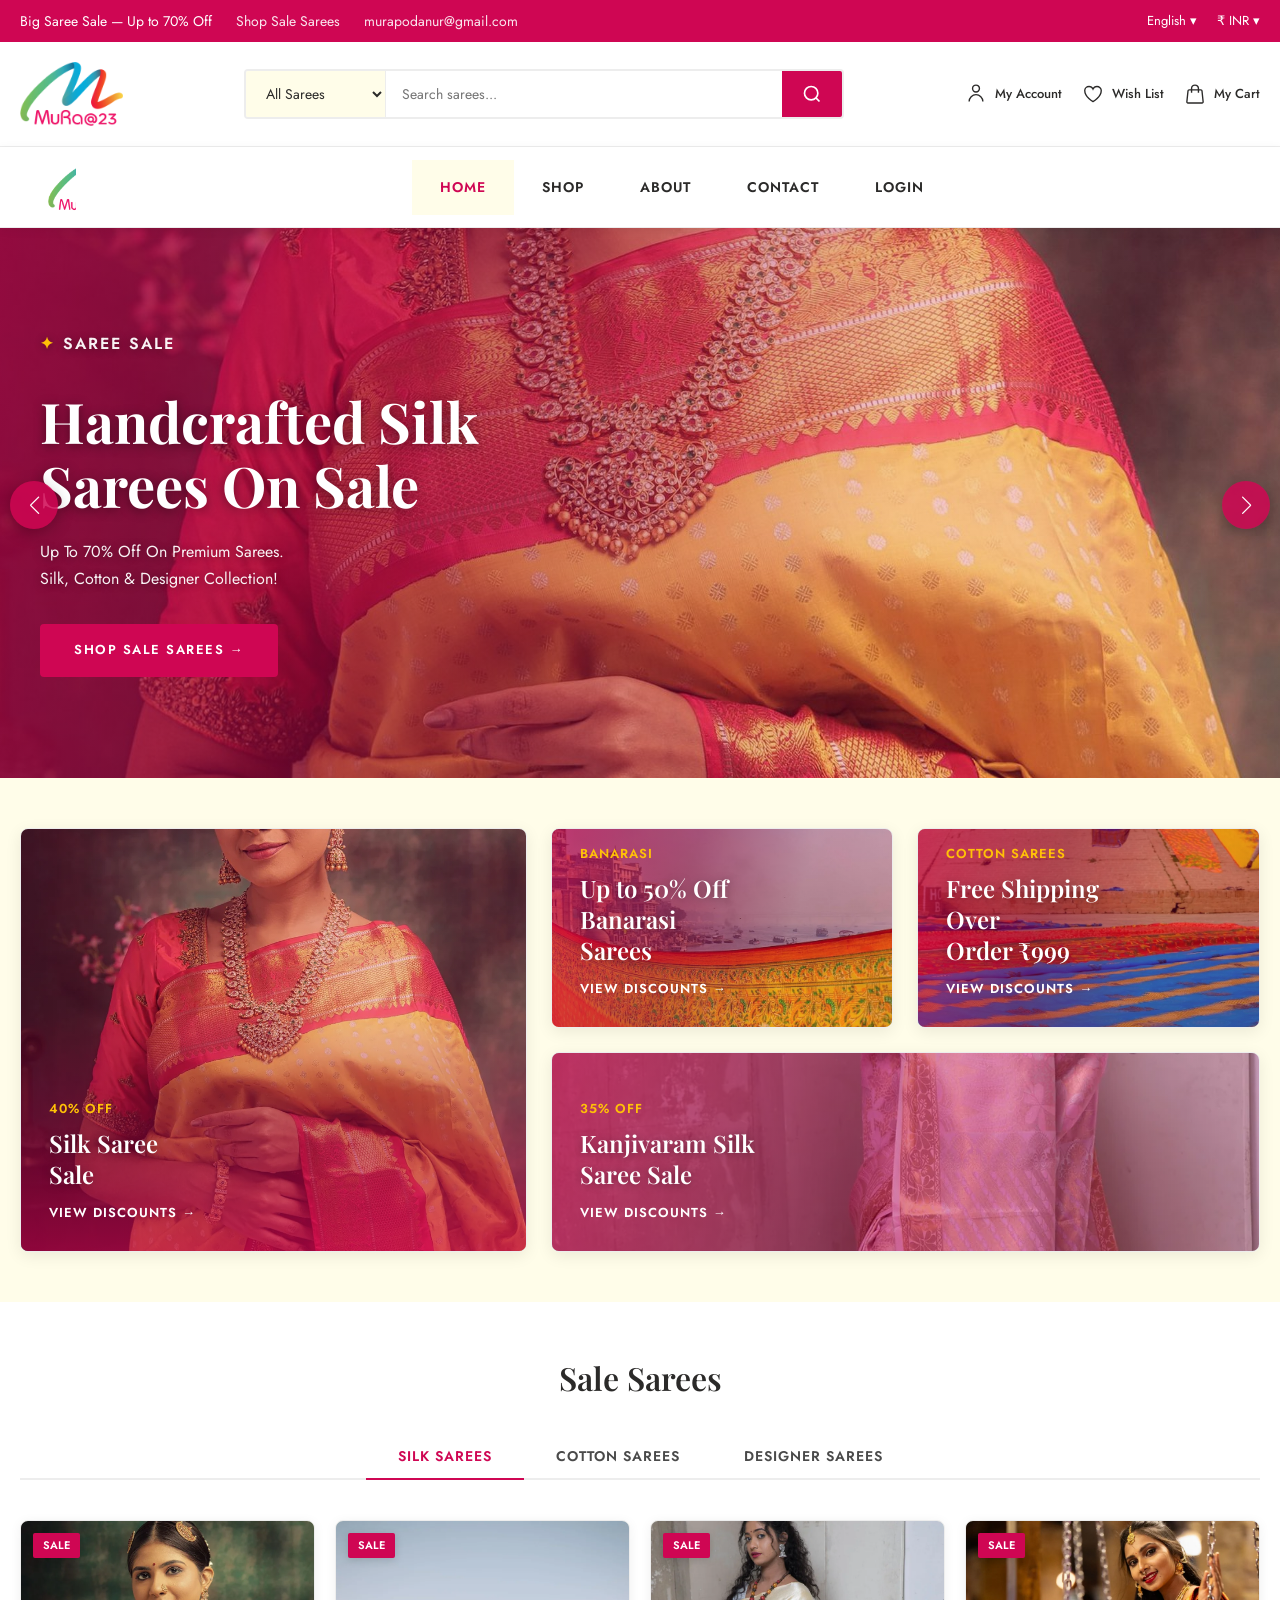
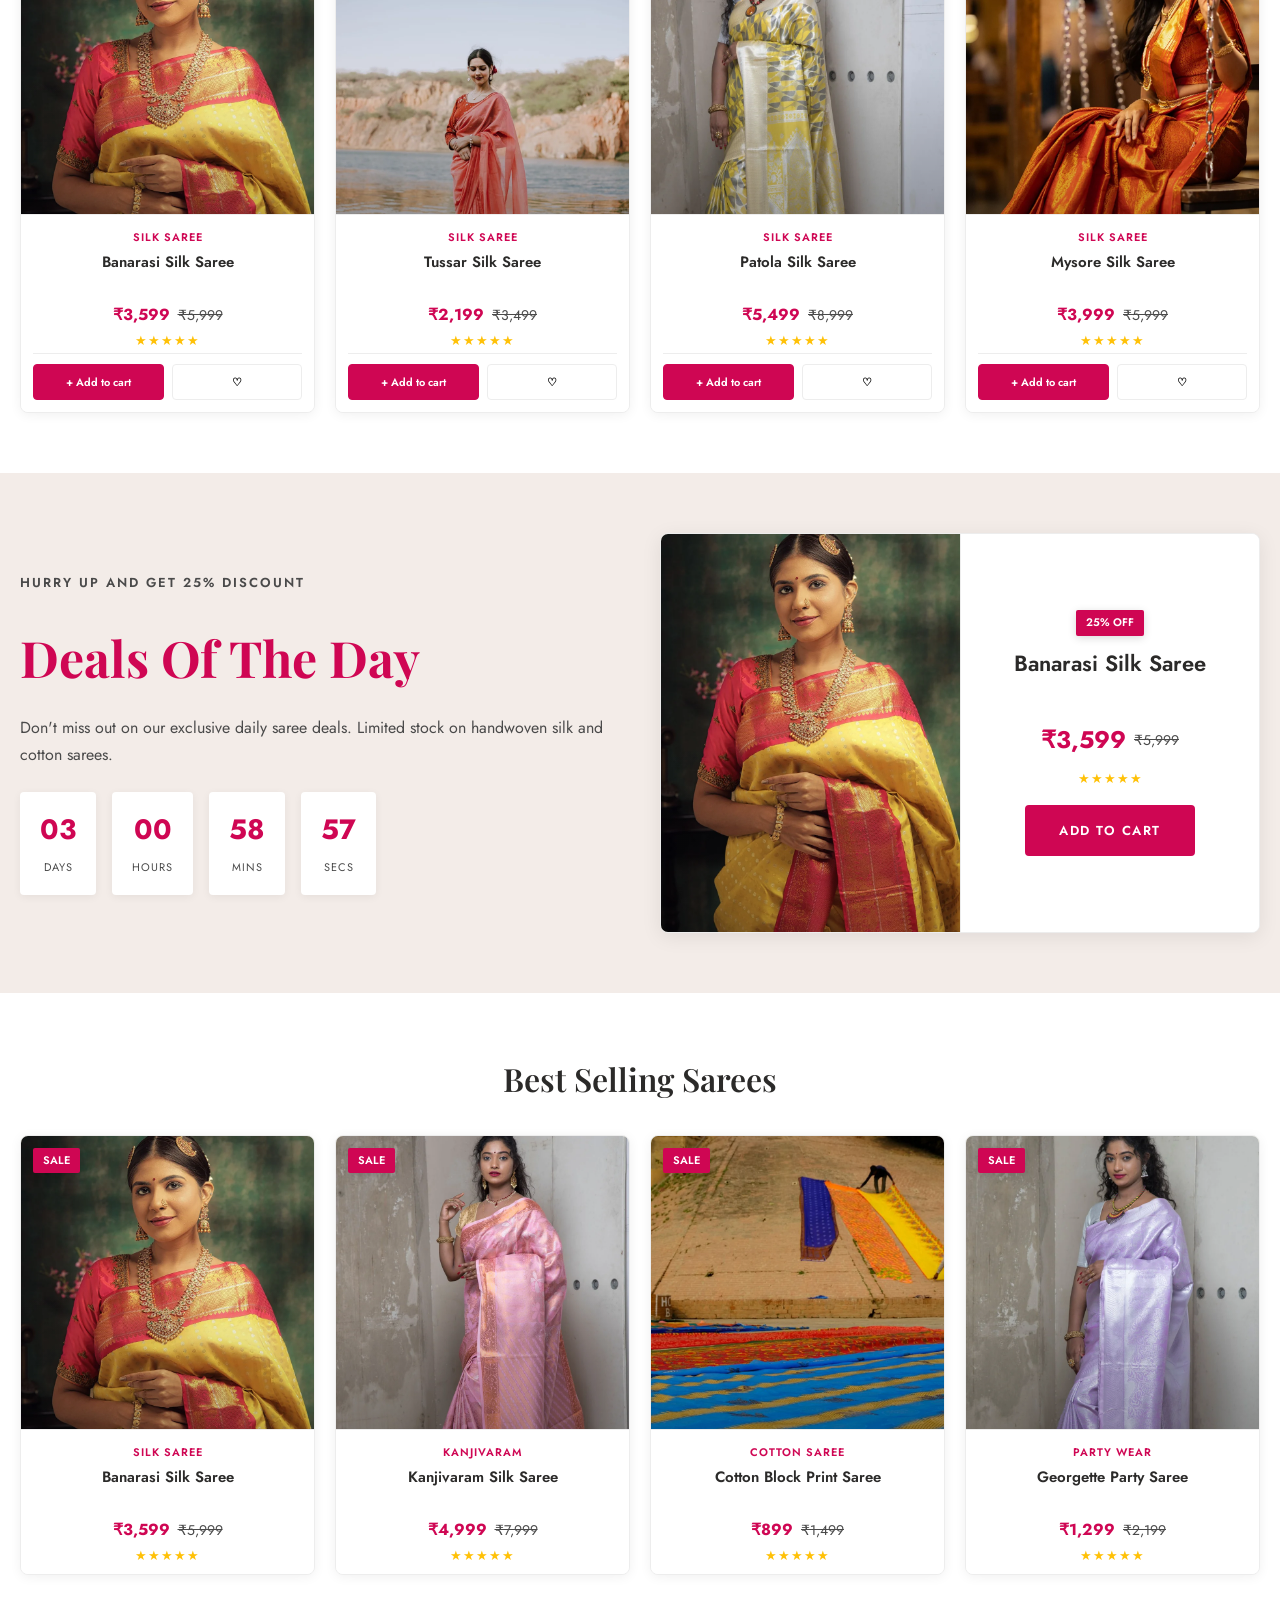
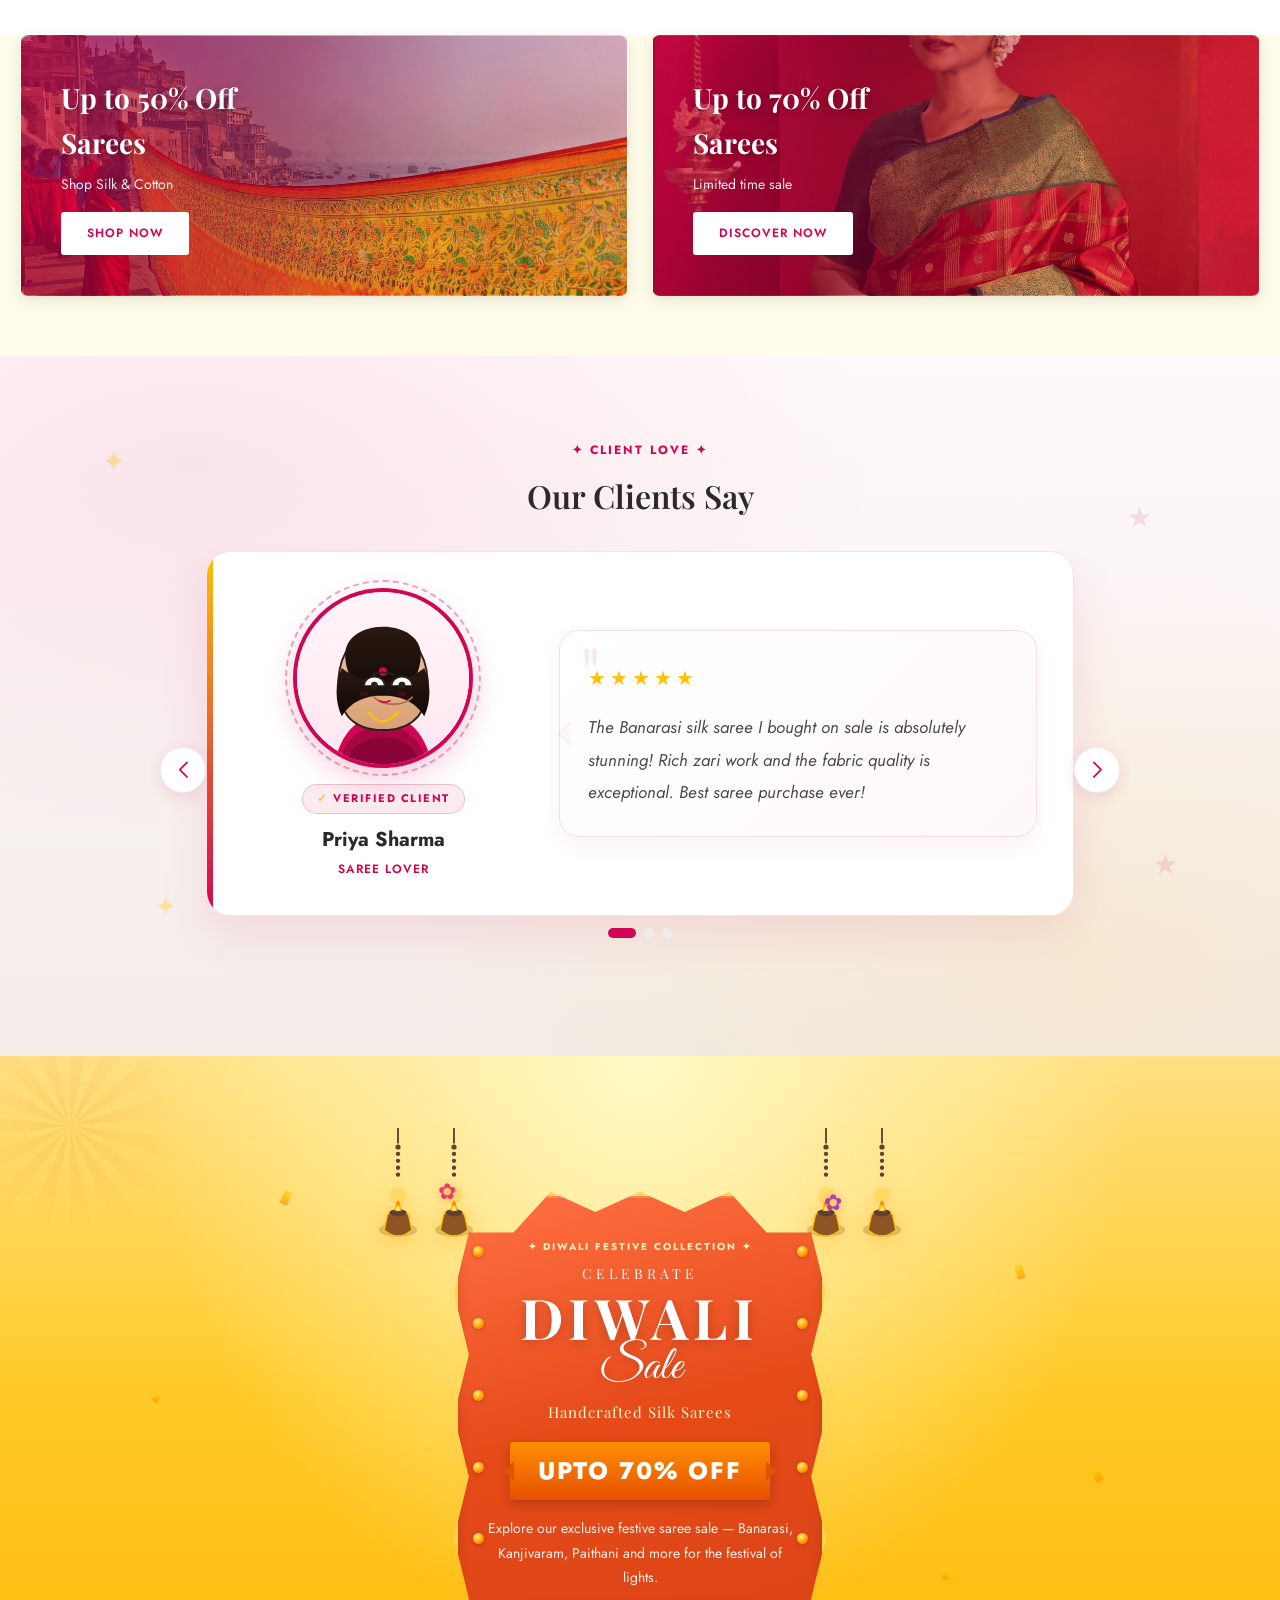
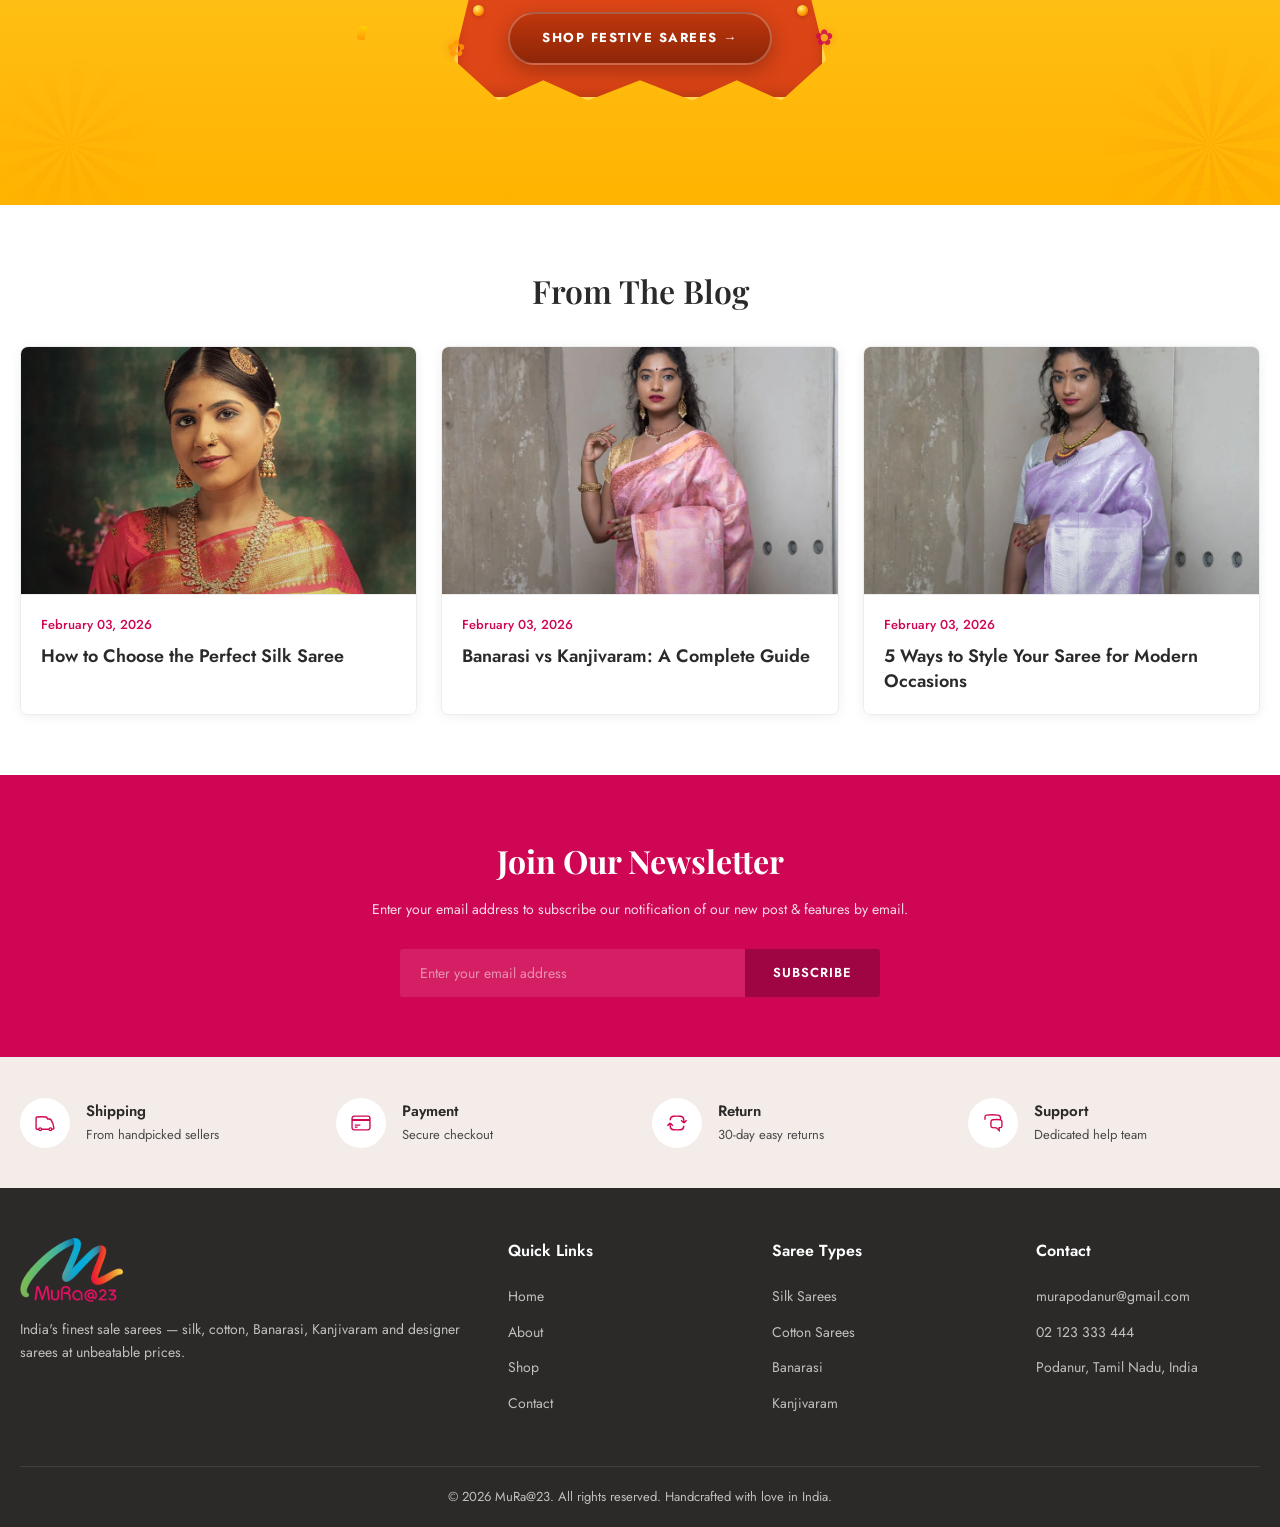
==== index.html @ 8be51ed1 "Redesign Diwali section to match yellow festive promo banner Yellow mandala background, four hanging" ====
<!DOCTYPE html>
<html lang="en">
<head>
  <meta charset="UTF-8">
  <meta name="viewport" content="width=device-width, initial-scale=1.0">
  <title>MuRa@23 — Sale Sarees Online</title>
  <link rel="icon" href="images/mura-newlogo.png" type="image/png">
  <link rel="preconnect" href="https://fonts.googleapis.com">
  <link rel="preconnect" href="https://fonts.gstatic.com" crossorigin>
  <link href="https://fonts.googleapis.com/css2?family=Great+Vibes&family=Jost:wght@300;400;500;600;700&family=Playfair+Display:wght@400;500;600;700&display=swap" rel="stylesheet">
  <link rel="stylesheet" href="https://cdn.jsdelivr.net/npm/swiper@11/swiper-bundle.min.css">
  <link rel="stylesheet" href="css/style.css">
  <link rel="stylesheet" href="css/header.css">
  <link rel="stylesheet" href="css/home.css">
  <link rel="stylesheet" href="css/responsive.css">
  <link rel="preload" as="image" href="images/banners/hero-1.jpg" fetchpriority="high">
  <style>:root { --font-body: 'Jost', sans-serif; --font-heading: 'Playfair Display', serif; }</style>
</head>
<body data-page="home">

  <div id="site-header-mount"></div>
  <script src="js/site-header.js"></script>

  <main>
    <!-- Hero Slider -->
    <section class="hero-slider">
      <div class="swiper hero-swiper">
        <div class="swiper-wrapper">
          <div class="swiper-slide">
            <div class="hero-slide slide-1">
              <div class="hero-slide-content">
                <p class="hero-slide-tag">Saree Sale</p>
                <h2>Handcrafted Silk<br>Sarees On Sale</h2>
                <p>Up To 70% Off On Premium Sarees.<br>Silk, Cotton & Designer Collection!</p>
                <a href="shop.html" class="btn btn-primary">Shop Sale Sarees →</a>
              </div>
            </div>
          </div>
          <div class="swiper-slide">
            <div class="hero-slide slide-2">
              <div class="hero-slide-content">
                <p class="hero-slide-tag">Saree Sale</p>
                <h2>Handcrafted Silk<br>Sarees On Sale</h2>
                <p>Up To 70% Off On Premium Sarees.<br>Silk, Cotton & Designer Collection!</p>
                <a href="shop.html" class="btn btn-primary">Shop Sale Sarees →</a>
              </div>
            </div>
          </div>
          <div class="swiper-slide">
            <div class="hero-slide slide-3">
              <div class="hero-slide-content">
                <p class="hero-slide-tag">Saree Sale</p>
                <h2>Handcrafted Silk<br>Sarees On Sale</h2>
                <p>Up To 70% Off On Premium Sarees.<br>Silk, Cotton & Designer Collection!</p>
                <a href="shop.html" class="btn btn-primary">Shop Sale Sarees →</a>
              </div>
            </div>
          </div>
        </div>
        <div class="swiper-button-prev"></div>
        <div class="swiper-button-next"></div>
      </div>
    </section>

    <!-- Banner Grid -->
    <section class="banner-section">
      <div class="banner-grid">
        <a href="shop.html" class="banner-card tall">
          <img src="images/sarees/banarasi.webp" alt="Silk Saree Sale" loading="lazy" decoding="async">
          <div class="banner-card-content">
            <span class="banner-card-subtitle">40% Off</span>
            <h3>Silk Saree<br>Sale</h3>
            <span class="banner-card-link">View Discounts →</span>
          </div>
        </a>
        <div class="banner-right">
          <div class="banner-right-top">
            <a href="shop.html" class="banner-card">
              <img src="images/sarees/paithani.webp" alt="Banarasi Sarees" loading="lazy" decoding="async">
              <div class="banner-card-content">
                <span class="banner-card-subtitle">Banarasi</span>
                <h3>Up to 50% Off<br>Banarasi Sarees</h3>
                <span class="banner-card-link">View Discounts →</span>
              </div>
            </a>
            <a href="shop.html" class="banner-card">
              <img src="images/sarees/cotton-block.webp" alt="Cotton Sarees" loading="lazy" decoding="async">
              <div class="banner-card-content">
                <span class="banner-card-subtitle">Cotton Sarees</span>
                <h3>Free Shipping Over<br>Order ₹999</h3>
                <span class="banner-card-link">View Discounts →</span>
              </div>
            </a>
          </div>
          <a href="shop.html" class="banner-card">
            <img src="images/sarees/kanjivaram.webp" alt="Kanjivaram Sarees" loading="lazy" decoding="async">
            <div class="banner-card-content">
              <span class="banner-card-subtitle">35% Off</span>
              <h3>Kanjivaram Silk<br>Saree Sale</h3>
              <span class="banner-card-link">View Discounts →</span>
            </div>
          </a>
        </div>
      </div>
    </section>

    <!-- New Products -->
    <section class="products-section">
      <div class="products-section-inner">
        <div class="section-heading"><h2>Sale Sarees</h2></div>
        <div class="product-tabs">
          <button class="product-tab active" data-target="#tab-featured">Silk Sarees</button>
          <button class="product-tab" data-target="#tab-trending">Cotton Sarees</button>
          <button class="product-tab" data-target="#tab-newarrival">Designer Sarees</button>
        </div>

        <div id="tab-featured" class="tab-pane active">
          <div class="suruchi-products-grid" id="sarees-featured"></div>
        </div>

        <div id="tab-trending" class="tab-pane">
          <div class="suruchi-products-grid" id="sarees-trending"></div>
        </div>

        <div id="tab-newarrival" class="tab-pane">
          <div class="suruchi-products-grid" id="sarees-newarrival"></div>
        </div>
      </div>
    </section>

    <!-- Deals of the Day -->
    <section class="deals-section">
      <div class="deals-inner">
        <div class="deals-content">
          <p class="deals-tag">Hurry up and Get 25% Discount</p>
          <h2>Deals Of The Day</h2>
          <p>Don't miss out on our exclusive daily saree deals. Limited stock on handwoven silk and cotton sarees.</p>
          <div class="countdown">
            <div class="countdown-item"><span class="num" id="cd-days">00</span><span class="label">Days</span></div>
            <div class="countdown-item"><span class="num" id="cd-hours">00</span><span class="label">Hours</span></div>
            <div class="countdown-item"><span class="num" id="cd-mins">00</span><span class="label">Mins</span></div>
            <div class="countdown-item"><span class="num" id="cd-secs">00</span><span class="label">Secs</span></div>
          </div>
        </div>
        <div class="deals-product">
          <div class="deals-product-img">
            <img src="images/sarees/banarasi.webp" alt="Banarasi Silk Saree" loading="lazy" decoding="async">
          </div>
          <div class="deals-product-info">
            <span class="suruchi-product-badge" style="position:static;display:inline-block;margin-bottom:12px">25% Off</span>
            <h3 class="suruchi-product-name" style="font-size:22px">Banarasi Silk Saree</h3>
            <div class="suruchi-product-price" style="margin:12px 0"><span class="current" style="font-size:24px">₹3,599</span><span class="old">₹5,999</span></div>
            <div class="suruchi-stars" style="margin-bottom:20px">★★★★★</div>
            <button class="btn btn-primary add-to-cart">Add to Cart</button>
          </div>
        </div>
      </div>
    </section>

    <!-- Best Seller -->
    <section class="bestseller-section">
      <div class="section-heading"><h2>Best Selling Sarees</h2></div>
      <div class="bestseller-grid" id="sarees-bestseller"></div>
    </section>

    <!-- Promo Banners -->
    <section class="promo-banners">
      <div class="promo-banner bg-1">
        <div>
          <h3>Up to 50% Off<br>Sarees</h3>
          <p>Shop Silk & Cotton</p>
          <a href="shop.html" class="btn">Shop Now</a>
        </div>
      </div>
      <div class="promo-banner bg-2">
        <div>
          <h3>Up to 70% Off<br>Sarees</h3>
          <p>Limited time sale</p>
          <a href="shop.html" class="btn">Discover Now</a>
        </div>
      </div>
    </section>

    <!-- Testimonials -->
    <section class="testimonial-section">
      <div class="testimonial-deco" aria-hidden="true">
        <span class="testimonial-deco-item testimonial-deco-item--1">✦</span>
        <span class="testimonial-deco-item testimonial-deco-item--2">★</span>
        <span class="testimonial-deco-item testimonial-deco-item--3">✦</span>
        <span class="testimonial-deco-item testimonial-deco-item--4">★</span>
      </div>
      <div class="testimonial-section-inner">
        <div class="section-heading testimonial-heading">
          <span class="testimonial-tag">✦ Client Love ✦</span>
          <h2>Our Clients Say</h2>
        </div>
        <div class="swiper testimonial-swiper">
          <div class="swiper-wrapper">
            <div class="swiper-slide" data-client="priya">
              <div class="testimonial-showcase">
                <div class="testimonial-showcase-visual">
                  <div class="testimonial-avatar-frame">
                    <span class="testimonial-avatar-ring" aria-hidden="true"></span>
                    <span class="testimonial-avatar-glow" aria-hidden="true"></span>
                    <img src="images/avatars/priya-sharma.svg" alt="Priya Sharma" class="testimonial-avatar-img" width="180" height="198" loading="lazy" decoding="async">
                  </div>
                  <div class="testimonial-client-badge">Verified Client</div>
                  <p class="testimonial-showcase-name">Priya Sharma</p>
                  <p class="testimonial-showcase-role">Saree Lover</p>
                </div>
                <div class="testimonial-showcase-content">
                  <div class="testimonial-bubble">
                    <div class="testimonial-bubble-quote" aria-hidden="true">"</div>
                    <div class="testimonial-stars" aria-label="5 stars">★★★★★</div>
                    <p class="testimonial-text">The Banarasi silk saree I bought on sale is absolutely stunning! Rich zari work and the fabric quality is exceptional. Best saree purchase ever!</p>
                  </div>
                </div>
              </div>
            </div>
            <div class="swiper-slide" data-client="laura">
              <div class="testimonial-showcase">
                <div class="testimonial-showcase-visual">
                  <div class="testimonial-avatar-frame">
                    <span class="testimonial-avatar-ring" aria-hidden="true"></span>
                    <span class="testimonial-avatar-glow" aria-hidden="true"></span>
                    <img src="images/avatars/laura-johnson.svg" alt="Laura Johnson" class="testimonial-avatar-img" width="180" height="198" loading="lazy" decoding="async">
                  </div>
                  <div class="testimonial-client-badge">Verified Client</div>
                  <p class="testimonial-showcase-name">Laura Johnson</p>
                  <p class="testimonial-showcase-role">Saree Lover</p>
                </div>
                <div class="testimonial-showcase-content">
                  <div class="testimonial-bubble">
                    <div class="testimonial-bubble-quote" aria-hidden="true">"</div>
                    <div class="testimonial-stars" aria-label="5 stars">★★★★★</div>
                    <p class="testimonial-text">MuRa@23 has the best saree sale online! Got a beautiful Kanjivaram at 40% off. Fast delivery and elegant packaging. Highly recommended!</p>
                  </div>
                </div>
              </div>
            </div>
            <div class="swiper-slide" data-client="richard">
              <div class="testimonial-showcase">
                <div class="testimonial-showcase-visual">
                  <div class="testimonial-avatar-frame">
                    <span class="testimonial-avatar-ring" aria-hidden="true"></span>
                    <span class="testimonial-avatar-glow" aria-hidden="true"></span>
                    <img src="images/avatars/richard-smith.svg" alt="Richard Smith" class="testimonial-avatar-img" width="180" height="198" loading="lazy" decoding="async">
                  </div>
                  <div class="testimonial-client-badge">Verified Client</div>
                  <p class="testimonial-showcase-name">Richard Smith</p>
                  <p class="testimonial-showcase-role">Saree Lover</p>
                </div>
                <div class="testimonial-showcase-content">
                  <div class="testimonial-bubble">
                    <div class="testimonial-bubble-quote" aria-hidden="true">"</div>
                    <div class="testimonial-stars" aria-label="5 stars">★★★★★</div>
                    <p class="testimonial-text">The silk saree I purchased exceeded my expectations. Gorgeous colors and the packaging was elegant. Perfect for gifting too.</p>
                  </div>
                </div>
              </div>
            </div>
          </div>
          <div class="swiper-button-prev" aria-label="Previous testimonial"></div>
          <div class="swiper-button-next" aria-label="Next testimonial"></div>
          <div class="swiper-pagination"></div>
        </div>
      </div>
    </section>

    <!-- CTA — Diwali Festive -->
    <section class="cta-section cta-section--diwali" aria-label="Diwali festive saree collection">
      <div class="diwali-promo-bg" aria-hidden="true">
        <div class="diwali-corner-mandala diwali-corner-mandala--tl"></div>
        <div class="diwali-corner-mandala diwali-corner-mandala--br"></div>
        <div class="diwali-corner-mandala diwali-corner-mandala--bl"></div>
        <span class="diwali-confetti diwali-confetti--1"></span>
        <span class="diwali-confetti diwali-confetti--2"></span>
        <span class="diwali-confetti diwali-confetti--3"></span>
        <span class="diwali-confetti diwali-confetti--4"></span>
        <span class="diwali-confetti diwali-confetti--5"></span>
        <span class="diwali-confetti diwali-confetti--6"></span>
      </div>

      <div class="diwali-promo-stage">
        <img src="images/diwali/hanging-diya.svg" alt="" class="diwali-hang-diya diwali-hang-diya--l1" width="60" height="140">
        <img src="images/diwali/hanging-diya.svg" alt="" class="diwali-hang-diya diwali-hang-diya--l2" width="60" height="140">
        <img src="images/diwali/hanging-diya.svg" alt="" class="diwali-hang-diya diwali-hang-diya--r1" width="60" height="140">
        <img src="images/diwali/hanging-diya.svg" alt="" class="diwali-hang-diya diwali-hang-diya--r2" width="60" height="140">

        <div class="diwali-ornate-card">
          <div class="diwali-frame-spinner" aria-hidden="true">
            <img src="images/diwali/ornate-frame.svg" alt="" class="diwali-ornate-frame-img" width="400" height="400">
          </div>

          <div class="diwali-frame-body">
            <div class="diwali-marigold diwali-marigold--left" aria-hidden="true">
              <span></span><span></span><span></span><span></span><span></span><span></span>
            </div>
            <div class="diwali-marigold diwali-marigold--right" aria-hidden="true">
              <span></span><span></span><span></span><span></span><span></span><span></span>
            </div>

            <span class="diwali-promo-tag">✦ Diwali Festive Collection ✦</span>
            <p class="diwali-promo-small">Celebrate</p>
            <h2 class="diwali-promo-title">DIWALI</h2>
            <p class="diwali-promo-script">Sale</p>
            <p class="diwali-promo-subtitle">Handcrafted Silk Sarees</p>

            <div class="diwali-promo-ribbon">UPTO 70% OFF</div>

            <p class="diwali-promo-desc">Explore our exclusive festive saree sale — Banarasi, Kanjivaram, Paithani and more for the festival of lights.</p>

            <a href="shop.html" class="diwali-shop-btn">Shop Festive Sarees →</a>
          </div>

          <span class="diwali-lotus diwali-lotus--tl" aria-hidden="true">✿</span>
          <span class="diwali-lotus diwali-lotus--tr" aria-hidden="true">✿</span>
          <span class="diwali-lotus diwali-lotus--bl" aria-hidden="true">✿</span>
          <span class="diwali-lotus diwali-lotus--br" aria-hidden="true">✿</span>
        </div>
      </div>
    </section>

    <!-- Blog -->
    <section class="blog-section">
      <div class="section-heading"><h2>From The Blog</h2></div>
      <div class="blog-grid">
        <article class="blog-card">
          <div class="blog-card-img"><img src="images/sarees/banarasi.webp" alt="Silk saree guide" loading="lazy" decoding="async"></div>
          <div class="blog-card-body">
            <p class="blog-date">February 03, 2026</p>
            <h3><a href="#">How to Choose the Perfect Silk Saree</a></h3>
          </div>
        </article>
        <article class="blog-card">
          <div class="blog-card-img"><img src="images/sarees/kanjivaram.webp" alt="Banarasi vs Kanjivaram" loading="lazy" decoding="async"></div>
          <div class="blog-card-body">
            <p class="blog-date">February 03, 2026</p>
            <h3><a href="#">Banarasi vs Kanjivaram: A Complete Guide</a></h3>
          </div>
        </article>
        <article class="blog-card">
          <div class="blog-card-img"><img src="images/sarees/georgette-party.webp" alt="Style your saree" loading="lazy" decoding="async"></div>
          <div class="blog-card-body">
            <p class="blog-date">February 03, 2026</p>
            <h3><a href="#">5 Ways to Style Your Saree for Modern Occasions</a></h3>
          </div>
        </article>
      </div>
    </section>

    <!-- Newsletter -->
    <section class="newsletter-section">
      <div class="newsletter-inner">
        <h2>Join Our Newsletter</h2>
        <p>Enter your email address to subscribe our notification of our new post & features by email.</p>
        <form class="newsletter-form-large newsletter-form">
          <input type="email" placeholder="Enter your email address" required>
          <button type="submit">Subscribe</button>
        </form>
      </div>
    </section>

    <!-- Service Bar -->
    <section class="service-bar">
      <div class="service-bar-grid">
        <div class="service-item">
          <div class="service-icon"><svg width="22" height="22" fill="none" stroke="currentColor" stroke-width="1.5" viewBox="0 0 24 24"><path d="M8.25 18.75a1.5 1.5 0 01-3 0m3 0a1.5 1.5 0 00-3 0m3 0h6m-9 0H3.375a1.125 1.125 0 01-1.125-1.125V14.25m17.25 4.5a1.5 1.5 0 01-3 0m3 0a1.5 1.5 0 00-3 0m3 0h1.125c.621 0 1.129-.504 1.09-1.124a17.902 17.902 0 00-3.213-9.193 2.056 2.056 0 00-1.58-.86H14.25M16.5 18.75h-2.25m0-11.177v-.958c0-.568-.422-1.048-.987-1.106a48.554 48.554 0 00-10.026 0 1.106 1.106 0 00-.987 1.106v7.635"/></svg></div>
          <div><h4>Shipping</h4><p>From handpicked sellers</p></div>
        </div>
        <div class="service-item">
          <div class="service-icon"><svg width="22" height="22" fill="none" stroke="currentColor" stroke-width="1.5" viewBox="0 0 24 24"><path d="M2.25 8.25h19.5M2.25 9h19.5m-16.5 5.25h6m-6 2.25h3m-3.75 3h15a2.25 2.25 0 002.25-2.25V6.75A2.25 2.25 0 0019.5 4.5h-15a2.25 2.25 0 00-2.25 2.25v10.5A2.25 2.25 0 004.5 19.5z"/></svg></div>
          <div><h4>Payment</h4><p>Secure checkout</p></div>
        </div>
        <div class="service-item">
          <div class="service-icon"><svg width="22" height="22" fill="none" stroke="currentColor" stroke-width="1.5" viewBox="0 0 24 24"><path d="M19.5 12c0-1.232-.046-2.453-.138-3.662a4.006 4.006 0 00-3.7-3.7 48.678 48.678 0 00-7.324 0 4.006 4.006 0 00-3.7 3.7c-.017.22-.032.441-.046.662M19.5 12l3-3m-3 3l-3-3m-12 3c0 1.232.046 2.453.138 3.662a4.006 4.006 0 003.7 3.7 48.656 48.656 0 007.324 0 4.006 4.006 0 003.7-3.7c.017-.22.032-.441.046-.662M4.5 12l3 3m-3-3l-3 3"/></svg></div>
          <div><h4>Return</h4><p>30-day easy returns</p></div>
        </div>
        <div class="service-item">
          <div class="service-icon"><svg width="22" height="22" fill="none" stroke="currentColor" stroke-width="1.5" viewBox="0 0 24 24"><path d="M20.25 8.511c.884.284 1.5 1.128 1.5 2.097v4.286c0 1.136-.847 2.1-1.98 2.193-.34.027-.68.052-1.02.072v3.091l-3-3c-1.354 0-2.694-.055-4.02-.163a2.115 2.115 0 01-.825-.242m9.345-8.334a2.126 2.126 0 00-.476-.095 48.64 48.64 0 00-8.048 0c-1.131.094-1.976 1.057-1.976 2.192v4.286c0 .837.46 1.58 1.155 1.951m9.345-8.334V6.637c0-1.621-1.152-3.026-2.76-3.235A48.455 48.455 0 0011.25 3c-2.115 0-4.198.15-6.24.43-.813.108-1.745.832-1.745 1.951v3.135"/></svg></div>
          <div><h4>Support</h4><p>Dedicated help team</p></div>
        </div>
      </div>
    </section>
  </main>

  <!-- Footer -->
  <footer class="suruchi-footer">
    <div class="suruchi-footer-grid">
      <div>
        <a href="index.html" class="suruchi-logo footer-logo" aria-label="MuRa@23">
          <img src="images/mura-newlogo.png" alt="MuRa@23" width="108" height="67" loading="lazy" decoding="async">
        </a>
        <p style="font-size:14px;line-height:1.7;margin-bottom:16px">India's finest sale sarees — silk, cotton, Banarasi, Kanjivaram and designer sarees at unbeatable prices.</p>
      </div>
      <div>
        <h4>Quick Links</h4>
        <ul>
          <li><a href="index.html">Home</a></li>
          <li><a href="about.html">About</a></li>
          <li><a href="shop.html">Shop</a></li>
          <li><a href="contact.html">Contact</a></li>
        </ul>
      </div>
      <div>
        <h4>Saree Types</h4>
        <ul>
          <li><a href="shop.html">Silk Sarees</a></li>
          <li><a href="shop.html">Cotton Sarees</a></li>
          <li><a href="shop.html">Banarasi</a></li>
          <li><a href="shop.html">Kanjivaram</a></li>
        </ul>
      </div>
      <div>
        <h4>Contact</h4>
        <ul>
          <li><a href="mailto:murapodanur@gmail.com">murapodanur@gmail.com</a></li>
          <li><a href="tel:02123333444">02 123 333 444</a></li>
          <li><a href="contact.html">Podanur, Tamil Nadu, India</a></li>
        </ul>
      </div>
    </div>
    <div class="suruchi-footer-bottom">
      <p>&copy; 2026 MuRa@23. All rights reserved. Handcrafted with love in India.</p>
    </div>
  </footer>

  <script src="https://cdn.jsdelivr.net/npm/swiper@11/swiper-bundle.min.js"></script>
  <script src="js/sarees.js"></script>
  <script src="js/main.js"></script>
  <script src="js/home.js"></script>
</body>
</html>
---- css/style.css ----
/* ============================================
   MuRa@23 — Brand color palette
   Pink #cf0653 | Cream #FFFDE9 | Beige #f3ece8
   ============================================ */

:root {
  --color-primary: #cf0653;
  --color-primary-dark: #a00543;
  --color-primary-light: #e80761;
  --color-secondary: #cf0653;
  --color-secondary-dark: #a00543;
  --color-cream: #FFFDE9;
  --color-cream-dark: #f3ece8;
  --color-white: #FFFFFF;
  --color-text: #2B2A29;
  --color-text-muted: #4a4a4a;
  --color-border: #ededed;
  --color-success: #cf0653;
  --font-heading: 'Playfair Display', Georgia, serif;
  --font-body: 'Lato', 'Segoe UI', sans-serif;
  --shadow-sm: 0 2px 8px rgba(207, 6, 83, 0.08);
  --shadow-md: 0 4px 20px rgba(207, 6, 83, 0.12);
  --shadow-lg: 0 8px 40px rgba(207, 6, 83, 0.16);
  --radius-sm: 4px;
  --radius-md: 8px;
  --radius-lg: 12px;
  --transition: 0.3s ease;
  --header-height: 80px;
}

*, *::before, *::after {
  box-sizing: border-box;
  margin: 0;
  padding: 0;
}

html {
  scroll-behavior: smooth;
}

body {
  font-family: var(--font-body);
  font-size: 16px;
  line-height: 1.6;
  color: var(--color-text);
  background-color: var(--color-cream);
  -webkit-font-smoothing: antialiased;
}

img {
  max-width: 100%;
  height: auto;
  display: block;
}

a {
  color: inherit;
  text-decoration: none;
  transition: color var(--transition);
}

ul {
  list-style: none;
}

button {
  cursor: pointer;
  font-family: inherit;
  border: none;
  background: none;
}

input, textarea, select {
  font-family: inherit;
  font-size: inherit;
}

.container {
  width: 100%;
  max-width: 1280px;
  margin: 0 auto;
  padding: 0 24px;
}

/* ========== Top Bar ========== */
.top-bar {
  background: var(--color-primary);
  color: var(--color-white);
  text-align: center;
  padding: 8px 16px;
  font-size: 13px;
  letter-spacing: 0.5px;
}

.top-bar a {
  color: var(--color-cream);
  text-decoration: underline;
}

/* ========== Header ========== */
.header {
  background: var(--color-white);
  position: sticky;
  top: 0;
  z-index: 1000;
  box-shadow: var(--shadow-sm);
}

.header-inner {
  display: flex;
  align-items: center;
  justify-content: space-between;
  height: var(--header-height);
  gap: 24px;
}

.logo {
  font-family: var(--font-heading);
  font-size: 28px;
  font-weight: 700;
  color: var(--color-primary);
  letter-spacing: 2px;
  white-space: nowrap;
}

.logo span {
  color: var(--color-primary);
}

.footer-logo {
  display: inline-block;
  margin-bottom: 16px;
  line-height: 0;
  transition: opacity 0.3s ease, transform 0.3s ease;
}

.footer-logo img {
  height: 56px;
  width: auto;
  object-fit: contain;
}

.footer-logo:hover {
  opacity: 0.9;
  transform: scale(1.02);
}

.nav {
  display: flex;
  align-items: center;
  gap: 32px;
}

.nav-link {
  font-size: 14px;
  font-weight: 500;
  text-transform: uppercase;
  letter-spacing: 1.5px;
  color: var(--color-text);
  position: relative;
  padding: 4px 0;
}

.nav-link::after {
  content: '';
  position: absolute;
  bottom: 0;
  left: 0;
  width: 0;
  height: 2px;
  background: var(--color-primary);
  transition: width var(--transition);
}

.nav-link:hover,
.nav-link.active {
  color: var(--color-primary);
}

.nav-link:hover::after,
.nav-link.active::after {
  width: 100%;
}

.header-actions {
  display: flex;
  align-items: center;
  gap: 16px;
}

.header-icon {
  width: 40px;
  height: 40px;
  display: flex;
  align-items: center;
  justify-content: center;
  border-radius: 50%;
  transition: background var(--transition);
  color: var(--color-text);
}

.header-icon:hover {
  background: var(--color-cream);
  color: var(--color-primary);
}

.header-icon svg {
  width: 20px;
  height: 20px;
}

.cart-count {
  position: absolute;
  top: 2px;
  right: 2px;
  background: var(--color-primary);
  color: var(--color-white);
  font-size: 10px;
  width: 18px;
  height: 18px;
  border-radius: 50%;
  display: flex;
  align-items: center;
  justify-content: center;
}

.mobile-toggle {
  display: none;
  flex-direction: column;
  gap: 5px;
  padding: 8px;
}

.mobile-toggle span {
  display: block;
  width: 24px;
  height: 2px;
  background: var(--color-text);
  transition: var(--transition);
}

/* ========== Buttons ========== */
.btn {
  display: inline-flex;
  align-items: center;
  justify-content: center;
  gap: 8px;
  padding: 14px 32px;
  font-size: 13px;
  font-weight: 600;
  text-transform: uppercase;
  letter-spacing: 1.5px;
  border-radius: var(--radius-sm);
  transition: all var(--transition);
  cursor: pointer;
  border: 2px solid transparent;
}

.btn-primary {
  background: var(--color-primary);
  color: var(--color-white);
  border-color: var(--color-primary);
}

.btn-primary:hover {
  background: var(--color-primary-dark);
  border-color: var(--color-primary-dark);
}

.btn-secondary {
  background: transparent;
  color: var(--color-primary);
  border-color: var(--color-primary);
}

.btn-secondary:hover {
  background: var(--color-primary);
  color: var(--color-white);
}

.btn-gold {
  background: var(--color-secondary);
  color: var(--color-white);
  border-color: var(--color-secondary);
}

.btn-gold:hover {
  background: var(--color-secondary-dark);
  border-color: var(--color-secondary-dark);
}

.btn-sm {
  padding: 10px 20px;
  font-size: 12px;
}

/* ========== Hero ========== */
.hero {
  position: relative;
  min-height: 85vh;
  display: flex;
  align-items: center;
  background: linear-gradient(135deg, var(--color-cream) 0%, var(--color-cream-dark) 100%);
  overflow: hidden;
}

.hero-bg {
  position: absolute;
  inset: 0;
  background: url('../images/banners/hero-1.jpg') center/cover no-repeat;
  opacity: 0.15;
}

.hero-content {
  position: relative;
  z-index: 1;
  max-width: 600px;
  padding: 80px 0;
}

.hero-subtitle {
  font-size: 14px;
  text-transform: uppercase;
  letter-spacing: 4px;
  color: var(--color-primary);
  margin-bottom: 16px;
  font-weight: 600;
}

.hero-title {
  font-family: var(--font-heading);
  font-size: clamp(40px, 6vw, 72px);
  font-weight: 700;
  line-height: 1.1;
  color: var(--color-primary);
  margin-bottom: 24px;
}

.hero-text {
  font-size: 18px;
  color: var(--color-text-muted);
  margin-bottom: 40px;
  line-height: 1.8;
}

.hero-buttons {
  display: flex;
  gap: 16px;
  flex-wrap: wrap;
}

.hero-image {
  position: absolute;
  right: 0;
  top: 50%;
  transform: translateY(-50%);
  width: 45%;
  max-width: 600px;
  z-index: 1;
}

.hero-image img {
  width: 100%;
  border-radius: var(--radius-lg);
  box-shadow: var(--shadow-lg);
}

/* ========== Section ========== */
.section {
  padding: 80px 0;
}

.section-header {
  text-align: center;
  margin-bottom: 48px;
}

.section-subtitle {
  font-size: 13px;
  text-transform: uppercase;
  letter-spacing: 3px;
  color: var(--color-primary);
  margin-bottom: 12px;
  font-weight: 600;
}

.section-title {
  font-family: var(--font-heading);
  font-size: clamp(28px, 4vw, 42px);
  color: var(--color-primary);
  margin-bottom: 16px;
}

.section-desc {
  color: var(--color-text-muted);
  max-width: 600px;
  margin: 0 auto;
}

/* ========== Categories ========== */
.categories-grid {
  display: grid;
  grid-template-columns: repeat(4, 1fr);
  gap: 24px;
}

.category-card {
  position: relative;
  border-radius: var(--radius-md);
  overflow: hidden;
  aspect-ratio: 3/4;
  cursor: pointer;
}

.category-card img {
  width: 100%;
  height: 100%;
  object-fit: cover;
  transition: transform 0.6s ease;
}

.category-card:hover img {
  transform: scale(1.08);
}

.category-overlay {
  position: absolute;
  inset: 0;
  background: linear-gradient(to top, rgba(207, 6, 83, 0.85) 0%, transparent 60%);
  display: flex;
  flex-direction: column;
  justify-content: flex-end;
  padding: 24px;
  color: var(--color-white);
}

.category-name {
  font-family: var(--font-heading);
  font-size: 22px;
  margin-bottom: 4px;
}

.category-count {
  font-size: 13px;
  opacity: 0.8;
}

/* ========== Products ========== */
.products-grid {
  display: grid;
  grid-template-columns: repeat(4, 1fr);
  gap: 24px;
}

.product-card {
  display: flex;
  flex-direction: column;
  background: var(--color-white);
  border: 1px solid var(--color-border);
  border-radius: var(--radius-md);
  overflow: hidden;
  box-shadow: var(--shadow-sm);
  transition: box-shadow var(--transition), transform var(--transition), border-color var(--transition);
}

.product-card:hover {
  box-shadow: var(--shadow-md);
  transform: translateY(-4px);
  border-color: var(--color-primary);
}

.product-image {
  position: relative;
  aspect-ratio: 1 / 1;
  overflow: hidden;
  background: var(--color-cream-dark);
  flex-shrink: 0;
}

.product-image::after {
  content: '';
  position: absolute;
  inset: 0;
  background: linear-gradient(to top, rgba(0, 0, 0, 0.2) 0%, transparent 50%);
  pointer-events: none;
  z-index: 1;
}

.product-image img {
  width: 100%;
  height: 100%;
  object-fit: cover;
  object-position: top center;
  transition: transform 0.6s ease;
}

.product-card:hover .product-image img {
  transform: scale(1.06);
}

.product-badge {
  position: absolute;
  top: 12px;
  left: 12px;
  background: var(--color-primary);
  color: var(--color-white);
  font-size: 11px;
  font-weight: 600;
  text-transform: uppercase;
  letter-spacing: 1px;
  padding: 4px 12px;
  border-radius: var(--radius-sm);
  z-index: 2;
}

.product-actions {
  position: absolute;
  bottom: 12px;
  left: 50%;
  transform: translateX(-50%);
  opacity: 1;
  display: flex;
  gap: 8px;
  z-index: 2;
  transition: all var(--transition);
}

.product-card:hover .product-actions {
  transform: translateX(-50%);
  opacity: 1;
}

.product-action-btn {
  width: 40px;
  height: 40px;
  background: var(--color-white);
  border-radius: 50%;
  display: flex;
  align-items: center;
  justify-content: center;
  box-shadow: var(--shadow-sm);
  transition: all var(--transition);
}

.product-action-btn:hover {
  background: var(--color-primary);
  color: var(--color-white);
}

.product-info {
  display: flex;
  flex-direction: column;
  align-items: center;
  gap: 6px;
  padding: 14px 12px 16px;
  text-align: center;
  background: var(--color-white);
  border-top: 1px solid var(--color-border);
  flex: 1;
}

.product-category {
  font-size: 11px;
  font-weight: 600;
  color: var(--color-primary);
  text-transform: uppercase;
  letter-spacing: 1px;
  margin: 0;
}

.product-name {
  font-family: var(--font-heading);
  font-size: 15px;
  font-weight: 600;
  line-height: 1.4;
  color: var(--color-text);
  margin: 0;
  width: 100%;
  display: -webkit-box;
  -webkit-line-clamp: 2;
  -webkit-box-orient: vertical;
  overflow: hidden;
  min-height: 2.8em;
}

.product-price {
  display: flex;
  align-items: center;
  justify-content: center;
  flex-wrap: wrap;
  gap: 6px 8px;
  margin: 0;
  width: 100%;
}

.product-stars {
  display: flex;
  gap: 2px;
  justify-content: center;
  color: #ffc107;
  font-size: 13px;
  letter-spacing: 1px;
  line-height: 1;
  margin: 0;
}

.price-current {
  font-size: 16px;
  font-weight: 700;
  color: var(--color-primary);
}

.price-original {
  font-size: 14px;
  color: var(--color-text-muted);
  text-decoration: line-through;
}

/* ========== Features ========== */
.features-grid {
  display: grid;
  grid-template-columns: repeat(4, 1fr);
  gap: 32px;
}

.feature-card {
  text-align: center;
  padding: 32px 24px;
  background: var(--color-white);
  border-radius: var(--radius-md);
  box-shadow: var(--shadow-sm);
}

.feature-icon {
  width: 64px;
  height: 64px;
  margin: 0 auto 20px;
  background: var(--color-cream);
  border-radius: 50%;
  display: flex;
  align-items: center;
  justify-content: center;
  color: var(--color-primary);
}

.feature-icon svg {
  width: 28px;
  height: 28px;
}

.feature-title {
  font-family: var(--font-heading);
  font-size: 20px;
  color: var(--color-primary);
  margin-bottom: 8px;
}

.feature-text {
  font-size: 14px;
  color: var(--color-text-muted);
}

/* ========== Banner ========== */
.promo-banner {
  background: var(--color-primary);
  color: var(--color-white);
  padding: 60px 0;
  text-align: center;
}

.promo-banner .section-title {
  color: var(--color-white);
}

.promo-banner .section-desc {
  color: rgba(255, 255, 255, 0.8);
}

/* ========== Suruchi-style Page Banner (Breadcrumb) ========== */
.breadcrumb__section {
  width: 100%;
}

.breadcrumb__bg {
  position: relative;
  min-height: 130px;
  display: flex;
  align-items: center;
  overflow: hidden;
  background: var(--color-primary-dark);
}

.breadcrumb__bg-image {
  position: absolute;
  inset: 0;
  width: 100%;
  height: 100%;
  object-fit: cover;
  object-position: center;
  z-index: 0;
}

.breadcrumb__bg .container {
  position: relative;
  z-index: 1;
  width: 100%;
}

.breadcrumb__content {
  position: relative;
  width: 100%;
  text-align: center;
  padding: 32px 0;
}

.breadcrumb__content--title {
  font-family: var(--font-heading);
  font-size: clamp(28px, 4vw, 42px);
  font-weight: 600;
  color: var(--color-white);
  margin-bottom: 16px;
  text-shadow: 0 2px 8px rgba(0, 0, 0, 0.35);
}

.breadcrumb__content--menu {
  display: flex;
  align-items: center;
  justify-content: center;
  list-style: none;
  gap: 0;
  padding: 0;
  margin: 0;
}

.breadcrumb__content--menu__items {
  position: relative;
  margin-right: 20px;
  padding-right: 22px;
  font-size: 15px;
  line-height: 24px;
}

.breadcrumb__content--menu__items:last-child {
  margin-right: 0;
  padding-right: 0;
}

.breadcrumb__content--menu__items::before {
  content: '';
  position: absolute;
  width: 3px;
  height: 18px;
  background: var(--color-primary);
  right: 0;
  top: 4px;
  border-radius: 5px;
  transform: rotate(30deg);
}

.breadcrumb__content--menu__items:last-child::before {
  display: none;
}

.breadcrumb__content--menu__items a,
.breadcrumb__content--menu__items span {
  color: var(--color-white);
  font-weight: 500;
}

.breadcrumb__content--menu__items a:hover {
  color: var(--color-cream);
}

@media (min-width: 480px) {
  .breadcrumb__bg { min-height: 150px; }
}

@media (min-width: 576px) {
  .breadcrumb__bg { min-height: 170px; }
}

@media (min-width: 768px) {
  .breadcrumb__bg { min-height: 190px; }
}

@media (min-width: 992px) {
  .breadcrumb__bg { min-height: 220px; }
}

@media (min-width: 1200px) {
  .breadcrumb__bg { min-height: 270px; }
}

@media (min-width: 1600px) {
  .breadcrumb__bg { min-height: 300px; }
}

/* Legacy aliases */
.page-hero {
  padding: 0;
  background: none;
}

.page-hero-title,
.breadcrumb {
  display: none;
}

/* ========== About Page ========== */
.about-grid {
  display: grid;
  grid-template-columns: 1fr 1fr;
  gap: 60px;
  align-items: center;
}

.about-image {
  border-radius: var(--radius-lg);
  overflow: hidden;
  box-shadow: var(--shadow-md);
}

.about-content h2 {
  font-family: var(--font-heading);
  font-size: 36px;
  color: var(--color-primary);
  margin-bottom: 20px;
}

.about-content p {
  color: var(--color-text-muted);
  margin-bottom: 16px;
  line-height: 1.8;
}

.stats-grid {
  display: grid;
  grid-template-columns: repeat(4, 1fr);
  gap: 24px;
  margin-top: 48px;
}

.stat-item {
  text-align: center;
  padding: 24px;
  background: var(--color-white);
  border-radius: var(--radius-md);
}

.stat-number {
  font-family: var(--font-heading);
  font-size: 42px;
  color: var(--color-primary);
  font-weight: 700;
}

.stat-label {
  font-size: 14px;
  color: var(--color-text-muted);
  text-transform: uppercase;
  letter-spacing: 1px;
}

.team-grid {
  display: grid;
  grid-template-columns: repeat(4, 1fr);
  gap: 24px;
}

.team-card {
  text-align: center;
  background: var(--color-white);
  border-radius: var(--radius-md);
  overflow: hidden;
  box-shadow: var(--shadow-sm);
}

.team-image {
  aspect-ratio: 1;
  overflow: hidden;
}

.team-image img {
  width: 100%;
  height: 100%;
  object-fit: cover;
}

.team-info {
  padding: 20px;
}

.team-name {
  font-family: var(--font-heading);
  font-size: 20px;
  color: var(--color-primary);
}

.team-role {
  font-size: 13px;
  color: var(--color-text-muted);
  text-transform: uppercase;
  letter-spacing: 1px;
}

/* ========== Shop Page ========== */
.shop-layout {
  display: grid;
  grid-template-columns: 280px 1fr;
  gap: 32px;
  padding: 48px 0;
}

.shop-main {
  min-width: 0;
}

.shop-sidebar {
  background: var(--color-white);
  border-radius: var(--radius-md);
  padding: 24px;
  box-shadow: var(--shadow-sm);
  height: fit-content;
  position: sticky;
  top: calc(var(--header-height) + 24px);
}

.sidebar-title {
  font-family: var(--font-heading);
  font-size: 20px;
  color: var(--color-primary);
  margin-bottom: 16px;
  padding-bottom: 12px;
  border-bottom: 2px solid var(--color-cream);
}

.sidebar-list li {
  margin-bottom: 8px;
}

.sidebar-list a {
  display: block;
  padding: 8px 12px;
  border-radius: var(--radius-sm);
  font-size: 14px;
  color: var(--color-text-muted);
  transition: all var(--transition);
}

.sidebar-list a:hover,
.sidebar-list a.active {
  background: var(--color-cream);
  color: var(--color-primary);
}

.price-filter {
  display: flex;
  gap: 8px;
  align-items: center;
  margin-bottom: 12px;
}

.price-filter input {
  width: 100%;
  padding: 8px 12px;
  border: 1px solid var(--color-border);
  border-radius: var(--radius-sm);
  background: var(--color-cream);
}

.shop-toolbar {
  display: flex;
  align-items: center;
  justify-content: space-between;
  margin-bottom: 24px;
  flex-wrap: wrap;
  gap: 16px;
}

.shop-results {
  font-size: 14px;
  color: var(--color-text-muted);
}

.shop-sort select {
  padding: 10px 16px;
  border: 1px solid var(--color-border);
  border-radius: var(--radius-sm);
  background: var(--color-white);
  color: var(--color-text);
  cursor: pointer;
}

.shop-products {
  display: grid;
  grid-template-columns: repeat(3, 1fr);
  gap: 24px;
}

.pagination {
  display: flex;
  align-items: center;
  justify-content: center;
  gap: 8px;
  margin-top: 48px;
}

.pagination a,
.pagination span {
  width: 40px;
  height: 40px;
  display: flex;
  align-items: center;
  justify-content: center;
  border-radius: var(--radius-sm);
  font-size: 14px;
  font-weight: 500;
  transition: all var(--transition);
}

.pagination a {
  background: var(--color-white);
  color: var(--color-text);
  border: 1px solid var(--color-border);
}

.pagination a:hover,
.pagination span.active {
  background: var(--color-primary);
  color: var(--color-white);
  border-color: var(--color-primary);
}

/* ========== Login Page ========== */
.auth-section {
  min-height: calc(100vh - var(--header-height) - 200px);
  display: flex;
  align-items: center;
  justify-content: center;
  padding: 60px 0;
}

.auth-card {
  background: var(--color-white);
  border-radius: var(--radius-lg);
  box-shadow: var(--shadow-md);
  width: 100%;
  max-width: 440px;
  padding: 48px 40px;
}

.auth-title {
  font-family: var(--font-heading);
  font-size: 32px;
  color: var(--color-primary);
  text-align: center;
  margin-bottom: 8px;
}

.auth-subtitle {
  text-align: center;
  color: var(--color-text-muted);
  margin-bottom: 32px;
  font-size: 14px;
}

.form-group {
  margin-bottom: 20px;
}

.form-group label {
  display: block;
  font-size: 13px;
  font-weight: 600;
  text-transform: uppercase;
  letter-spacing: 1px;
  color: var(--color-text);
  margin-bottom: 8px;
}

.form-control {
  width: 100%;
  padding: 14px 16px;
  border: 1px solid var(--color-border);
  border-radius: var(--radius-sm);
  background: var(--color-cream);
  transition: border-color var(--transition);
}

.form-control:focus {
  outline: none;
  border-color: var(--color-primary);
  background: var(--color-white);
}

.form-check {
  display: flex;
  align-items: center;
  gap: 8px;
  margin-bottom: 24px;
  font-size: 14px;
}

.form-check input {
  accent-color: var(--color-primary);
}

.auth-card .btn {
  width: 100%;
}

.auth-footer {
  text-align: center;
  margin-top: 24px;
  font-size: 14px;
  color: var(--color-text-muted);
}

.auth-footer a {
  color: var(--color-primary);
  font-weight: 600;
}

.auth-divider {
  display: flex;
  align-items: center;
  gap: 16px;
  margin: 24px 0;
  color: var(--color-text-muted);
  font-size: 13px;
}

.auth-divider::before,
.auth-divider::after {
  content: '';
  flex: 1;
  height: 1px;
  background: var(--color-border);
}

.social-login {
  display: flex;
  gap: 12px;
}

.social-btn {
  flex: 1;
  padding: 12px;
  border: 1px solid var(--color-border);
  border-radius: var(--radius-sm);
  display: flex;
  align-items: center;
  justify-content: center;
  gap: 8px;
  font-size: 13px;
  transition: all var(--transition);
}

.social-btn:hover {
  border-color: var(--color-primary);
  background: var(--color-cream);
}

/* ========== Contact Page ========== */
.contact-grid {
  display: grid;
  grid-template-columns: 1fr 1fr;
  gap: 48px;
}

.contact-info-card {
  background: var(--color-white);
  padding: 32px;
  border-radius: var(--radius-md);
  box-shadow: var(--shadow-sm);
  margin-bottom: 24px;
}

.contact-info-card h3 {
  font-family: var(--font-heading);
  font-size: 20px;
  color: var(--color-primary);
  margin-bottom: 16px;
}

.contact-item {
  display: flex;
  align-items: flex-start;
  gap: 16px;
  margin-bottom: 20px;
}

.contact-icon {
  width: 48px;
  height: 48px;
  background: var(--color-cream);
  border-radius: 50%;
  display: flex;
  align-items: center;
  justify-content: center;
  color: var(--color-primary);
  flex-shrink: 0;
}

.contact-item h4 {
  font-size: 14px;
  font-weight: 600;
  margin-bottom: 4px;
}

.contact-item p {
  font-size: 14px;
  color: var(--color-text-muted);
}

.contact-form-card {
  background: var(--color-white);
  padding: 40px;
  border-radius: var(--radius-md);
  box-shadow: var(--shadow-sm);
}

.contact-form-card h2 {
  font-family: var(--font-heading);
  font-size: 28px;
  color: var(--color-primary);
  margin-bottom: 24px;
}

.form-row {
  display: grid;
  grid-template-columns: 1fr 1fr;
  gap: 16px;
}

.map-container {
  margin-top: 48px;
  border-radius: var(--radius-md);
  overflow: hidden;
  height: 400px;
  background: var(--color-cream-dark);
}

.map-container iframe {
  width: 100%;
  height: 100%;
  border: 0;
}

/* ========== Footer ========== */
.footer {
  background: var(--color-primary-dark);
  color: rgba(255, 255, 255, 0.8);
  padding-top: 60px;
}

.footer-grid {
  display: grid;
  grid-template-columns: 2fr 1fr 1fr 1fr;
  gap: 40px;
  padding-bottom: 40px;
  border-bottom: 1px solid rgba(255, 255, 255, 0.1);
}

.footer-brand .logo {
  color: var(--color-white);
  margin-bottom: 16px;
}

.footer-brand p {
  font-size: 14px;
  line-height: 1.8;
  margin-bottom: 20px;
}

.social-links {
  display: flex;
  gap: 12px;
}

.social-links a {
  width: 40px;
  height: 40px;
  border: 1px solid rgba(255, 255, 255, 0.2);
  border-radius: 50%;
  display: flex;
  align-items: center;
  justify-content: center;
  transition: all var(--transition);
}

.social-links a:hover {
  background: var(--color-secondary);
  border-color: var(--color-secondary);
}

.footer-col h4 {
  font-family: var(--font-heading);
  font-size: 18px;
  color: var(--color-white);
  margin-bottom: 20px;
}

.footer-col ul li {
  margin-bottom: 10px;
}

.footer-col a {
  font-size: 14px;
  transition: color var(--transition);
}

.footer-col a:hover {
  color: var(--color-secondary);
}

.footer-bottom {
  display: flex;
  align-items: center;
  justify-content: space-between;
  padding: 24px 0;
  font-size: 13px;
}

/* ========== Newsletter ========== */
.newsletter-form {
  display: flex;
  gap: 8px;
  margin-top: 16px;
}

.newsletter-form input {
  flex: 1;
  padding: 12px 16px;
  border: 1px solid rgba(255, 255, 255, 0.2);
  border-radius: var(--radius-sm);
  background: rgba(255, 255, 255, 0.1);
  color: var(--color-white);
}

.newsletter-form input::placeholder {
  color: rgba(255, 255, 255, 0.5);
}

.newsletter-form button {
  padding: 12px 20px;
  background: var(--color-secondary);
  color: var(--color-white);
  border-radius: var(--radius-sm);
  font-weight: 600;
  font-size: 13px;
  text-transform: uppercase;
  letter-spacing: 1px;
  transition: background var(--transition);
}

.newsletter-form button:hover {
  background: var(--color-secondary-dark);
}

/* ========== Mobile Menu ========== */
.mobile-nav {
  display: none;
  position: fixed;
  top: calc(var(--header-height) + 36px);
  left: 0;
  right: 0;
  background: var(--color-white);
  padding: 24px;
  box-shadow: var(--shadow-md);
  z-index: 999;
  transform: translateY(-120%);
  transition: transform var(--transition);
}

.mobile-nav.open {
  transform: translateY(0);
}

.mobile-nav .nav-link {
  display: block;
  padding: 12px 0;
  border-bottom: 1px solid var(--color-border);
}

/* ========== Responsive ========== */
@media (max-width: 1024px) {
  .categories-grid,
  .products-grid {
    grid-template-columns: repeat(3, 1fr);
  }

  .features-grid {
    grid-template-columns: repeat(2, 1fr);
  }

  .hero-image {
    display: none;
  }

  .shop-layout {
    grid-template-columns: 1fr;
  }

  .shop-sidebar {
    position: static;
  }

  .shop-products {
    grid-template-columns: repeat(2, 1fr);
  }

  .footer-grid {
    grid-template-columns: repeat(2, 1fr);
  }

  .team-grid,
  .stats-grid {
    grid-template-columns: repeat(2, 1fr);
  }
}

@media (max-width: 768px) {
  .nav {
    display: none;
  }

  .mobile-toggle {
    display: flex;
  }

  .mobile-nav {
    display: block;
  }

  .categories-grid,
  .products-grid {
    grid-template-columns: repeat(2, 1fr);
  }

  .about-grid,
  .contact-grid {
    grid-template-columns: 1fr;
  }

  .form-row {
    grid-template-columns: 1fr;
  }

  .footer-grid {
    grid-template-columns: 1fr;
  }

  .footer-bottom {
    flex-direction: column;
    gap: 12px;
    text-align: center;
  }

  .hero {
    min-height: 60vh;
  }

  .section {
    padding: 48px 0;
  }
}

@media (max-width: 480px) {
  .categories-grid,
  .products-grid,
  .shop-products {
    grid-template-columns: 1fr;
  }

  .hero-buttons {
    flex-direction: column;
  }

  .hero-buttons .btn {
    width: 100%;
  }

  .stats-grid {
    grid-template-columns: 1fr 1fr;
  }
}
---- css/header.css ----
/* MuRa@23 shared header — brand colors */

:root {
  --suruchi-primary: #cf0653;
  --suruchi-primary-dark: #a00543;
  --suruchi-dark: #2B2A29;
  --suruchi-gray: #4a4a4a;
  --suruchi-border: #ededed;
  --suruchi-white: #ffffff;
  --suruchi-cream: #FFFDE9;
  --suruchi-nav-height: 64px;
}

/* ========== TOP BAR (scrolls away) ========== */
.suruchi-topbar {
  background: var(--suruchi-primary);
  padding: 10px 0;
  font-size: 14px;
}

.suruchi-topbar-inner {
  display: flex;
  align-items: center;
  justify-content: space-between;
  max-width: 1400px;
  margin: 0 auto;
  padding: 0 20px;
}

.suruchi-topbar-left {
  display: flex;
  align-items: center;
  gap: 24px;
  color: var(--suruchi-white);
}

.suruchi-topbar-left a {
  color: var(--suruchi-white);
  opacity: 0.9;
}

.suruchi-topbar-right {
  display: flex;
  align-items: center;
  gap: 20px;
}

.suruchi-topbar-right a {
  color: var(--suruchi-white);
  font-size: 13px;
  display: flex;
  align-items: center;
  gap: 6px;
}

/* ========== HEADER MAIN (scrolls away) ========== */
#site-header-mount {
  position: relative;
  z-index: 999;
  background: var(--suruchi-white);
}

.suruchi-header-main {
  display: flex;
  align-items: center;
  justify-content: space-between;
  gap: 20px;
  max-width: 1400px;
  margin: 0 auto;
  padding: 20px;
  border-bottom: 1px solid var(--suruchi-border);
}

.suruchi-logo {
  display: flex;
  align-items: center;
  flex-shrink: 0;
  line-height: 0;
  transition: opacity 0.3s ease, transform 0.3s ease;
}

.suruchi-logo:hover {
  opacity: 0.9;
  transform: scale(1.02);
}

.suruchi-logo img {
  width: auto;
  height: 64px;
  max-width: 140px;
  object-fit: contain;
}

.suruchi-search {
  display: flex;
  flex: 1;
  max-width: 600px;
  border: 2px solid var(--suruchi-border);
  border-radius: 4px;
  overflow: hidden;
}

.suruchi-search select {
  padding: 12px 16px;
  border: none;
  border-right: 1px solid var(--suruchi-border);
  background: var(--suruchi-cream);
  font-size: 14px;
  color: var(--suruchi-dark);
  cursor: pointer;
  min-width: 140px;
}

.suruchi-search input {
  flex: 1;
  padding: 12px 16px;
  border: none;
  font-size: 14px;
  outline: none;
}

.suruchi-search button {
  padding: 0 20px;
  background: var(--suruchi-primary);
  color: var(--suruchi-white);
  border: none;
  cursor: pointer;
  display: flex;
  align-items: center;
}

.suruchi-header-actions {
  display: flex;
  align-items: center;
  gap: 20px;
}

.suruchi-header-action {
  display: flex;
  align-items: center;
  gap: 8px;
  font-size: 13px;
  font-weight: 500;
  color: var(--suruchi-dark);
  position: relative;
}

.suruchi-header-action:hover { color: var(--suruchi-primary); }

.suruchi-badge {
  position: absolute;
  top: -8px;
  right: -10px;
  background: var(--suruchi-primary);
  color: var(--suruchi-white);
  font-size: 10px;
  width: 18px;
  height: 18px;
  border-radius: 50%;
  display: flex;
  align-items: center;
  justify-content: center;
}

.suruchi-badge.cart-count {
  display: none;
}

/* ========== NAV MENU (sticky — stays on scroll) ========== */
.suruchi-nav {
  position: sticky;
  top: 0;
  z-index: 1000;
  border-bottom: 1px solid var(--suruchi-border);
  background: var(--suruchi-white);
  box-shadow: 0 2px 10px rgba(0, 0, 0, 0.06);
}

.suruchi-nav-spacer {
  display: none;
  height: 0;
}

body.nav-is-fixed .suruchi-nav-spacer {
  display: block;
}

.suruchi-nav-inner {
  max-width: 1400px;
  margin: 0 auto;
  padding: 0 20px;
  display: flex;
  align-items: center;
  gap: 28px;
}

.suruchi-nav-logo {
  display: flex;
  align-items: center;
  flex-shrink: 0;
  line-height: 0;
  width: 0;
  max-width: 0;
  opacity: 0;
  overflow: hidden;
  pointer-events: none;
  transition: opacity 0.3s ease, max-width 0.3s ease, width 0.3s ease;
}

.suruchi-nav.is-scrolled .suruchi-nav-logo {
  width: auto;
  max-width: 120px;
  opacity: 1;
  pointer-events: auto;
  margin-right: 8px;
}

  .suruchi-nav.is-scrolled .suruchi-nav-inner {
    justify-content: flex-start;
    min-height: var(--suruchi-nav-height);
  }

  .suruchi-nav.is-scrolled .suruchi-nav ul {
    justify-content: flex-start;
    flex: 1;
  }

  .suruchi-nav.is-scrolled .suruchi-nav-logo img {
    height: 40px;
  }

.suruchi-nav-logo:hover {
  opacity: 0.9;
}

.suruchi-nav.is-scrolled .suruchi-nav-logo:hover {
  opacity: 0.9;
}

.suruchi-nav-logo img {
  width: auto;
  height: 48px;
  max-width: 110px;
  object-fit: contain;
}

.suruchi-nav ul {
  display: flex;
  list-style: none;
  gap: 0;
  flex: 1;
  justify-content: center;
}

.suruchi-nav a {
  display: block;
  padding: 16px 28px;
  font-size: 14px;
  font-weight: 600;
  text-transform: uppercase;
  letter-spacing: 1px;
  color: var(--suruchi-dark);
}

.suruchi-nav a:hover,
.suruchi-nav a.active {
  color: var(--suruchi-primary);
  background: var(--suruchi-cream);
}

.suruchi-mobile-toggle {
  display: none;
  background: none;
  border: none;
  padding: 8px;
  cursor: pointer;
  color: var(--suruchi-dark);
}

.suruchi-nav.open {
  display: block;
}

.shop-sidebar {
  top: calc(var(--suruchi-nav-height) + 24px) !important;
}

@media (min-width: 769px) {
  .suruchi-nav {
    display: block !important;
    position: sticky;
    top: 0;
    transform: none !important;
    visibility: visible !important;
  }

  .suruchi-nav.is-scrolled {
    position: fixed;
    top: 0 !important;
    left: 0;
    right: 0;
    width: 100%;
    z-index: 1100;
    box-shadow: 0 4px 16px rgba(0, 0, 0, 0.12);
    height: auto;
    overflow: visible;
    padding-top: 0;
    transform: none !important;
  }

  .suruchi-nav-close,
  .nav-overlay {
    display: none !important;
  }
}

@media (max-width: 768px) {
  body.nav-is-fixed .suruchi-topbar {
    display: none;
  }

  body.nav-is-fixed .suruchi-header-main {
    position: fixed;
    top: 0;
    left: 0;
    right: 0;
    z-index: 1100;
    padding: 10px 16px;
    background: var(--suruchi-white);
    box-shadow: 0 4px 16px rgba(0, 0, 0, 0.12);
    border-bottom: 1px solid var(--suruchi-border);
  }

  body.nav-is-fixed #site-header-mount {
    padding-bottom: 72px;
  }
}

@media (max-width: 992px) {
  .suruchi-search:not(.suruchi-search--mobile) { display: none; }
}

@media (max-width: 768px) {
  .suruchi-topbar-right { display: none; }
  .suruchi-header-action span { display: none; }
  .suruchi-mobile-toggle { display: block; }
}
---- css/home.css ----
/* MuRa@23 Homepage — brand colors (#cf0653 pink, #FFFDE9 cream) */

:root {
  --suruchi-primary: #cf0653;
  --suruchi-secondary: #cf0653;
  --suruchi-primary-dark: #a00543;
  --suruchi-accent: #cf0653;
  --suruchi-dark: #2B2A29;
  --suruchi-gray: #4a4a4a;
  --suruchi-gray-light: #979797;
  --suruchi-border: #ededed;
  --suruchi-bg: #fafafa;
  --suruchi-white: #ffffff;
  --suruchi-cream: #FFFDE9;
  --suruchi-beige: #f3ece8;
  --banner-overlay-light:
    linear-gradient(
      105deg,
      rgba(207, 6, 83, 0.68) 0%,
      rgba(160, 5, 67, 0.52) 38%,
      rgba(207, 6, 83, 0.22) 68%,
      rgba(207, 6, 83, 0.22) 100%
    );
  --banner-overlay-hero: var(--banner-overlay-light);
  --banner-overlay-card: var(--banner-overlay-light);
  --banner-overlay-promo: var(--banner-overlay-light);
  --banner-overlay-card-tall:
    linear-gradient(
      to top,
      rgba(207, 6, 83, 0.68) 0%,
      rgba(160, 5, 67, 0.52) 32%,
      rgba(207, 6, 83, 0.22) 58%,
      rgba(207, 6, 83, 0.22) 100%
    );
}

/* ========== HERO SLIDER ========== */
.hero-slider {
  position: relative;
  overflow: hidden;
}

.hero-slider .hero-swiper,
.hero-slider .swiper-wrapper,
.hero-slider .swiper-slide,
.hero-slide {
  min-height: 550px;
}

.hero-slider .swiper-slide {
  display: flex;
}

.hero-slide {
  width: 100%;
  flex: 1;
  display: flex;
  align-items: center;
  background-size: cover;
  background-position: center;
  position: relative;
  isolation: isolate;
}

.hero-slide::before {
  content: '';
  position: absolute;
  inset: 0;
  z-index: 1;
  background: var(--banner-overlay-hero);
}

.hero-slide.slide-1 { background-image: url('../images/banners/hero-1.jpg'); }
.hero-slide.slide-2 { background-image: url('../images/banners/hero-2.jpg'); }
.hero-slide.slide-3 { background-image: url('../images/banners/hero-3.jpg'); }

.hero-slide-content {
  position: relative;
  z-index: 2;
  width: 100%;
  max-width: 1400px;
  margin: 0 auto;
  padding: 60px 40px;
  color: var(--suruchi-white);
}

.hero-slide-content::before {
  display: none;
}

.hero-slide-content.center {
  text-align: center;
  margin-left: auto;
  margin-right: auto;
  max-width: 700px;
}

.hero-slide-content.center::before {
  max-width: none;
}

.hero-slide-tag {
  display: inline-flex;
  align-items: center;
  gap: 8px;
  font-size: 14px;
  font-weight: 600;
  margin-bottom: 16px;
  text-transform: uppercase;
  letter-spacing: 2px;
  color: var(--suruchi-cream);
}

.hero-slide-tag::before {
  content: '✦';
  color: #ffc107;
}

.hero-slide h2 {
  font-family: var(--font-heading);
  font-size: clamp(36px, 5vw, 56px);
  font-weight: 700;
  line-height: 1.15;
  margin-bottom: 20px;
  text-shadow: 0 2px 12px rgba(0, 0, 0, 0.45);
}

.hero-slide p {
  font-size: 16px;
  margin-bottom: 32px;
  line-height: 1.7;
  color: rgba(255, 255, 255, 0.95);
  text-shadow: 0 1px 8px rgba(0, 0, 0, 0.4);
}

.hero-slide .btn {
  display: inline-flex;
  align-items: center;
  gap: 8px;
}

.hero-slider .swiper-button-prev,
.hero-slider .swiper-button-next {
  color: var(--suruchi-white);
  background: rgba(207, 6, 83, 0.85);
  width: 48px;
  height: 48px;
  border-radius: 50%;
  z-index: 5;
  box-shadow: 0 4px 16px rgba(0, 0, 0, 0.25);
}

.hero-slider .swiper-button-prev::after,
.hero-slider .swiper-button-next::after {
  font-size: 18px;
}

/* ========== BANNER GRID ========== */
.banner-section {
  padding: 50px 20px;
  max-width: 1400px;
  margin: 0 auto;
}

.banner-grid {
  display: grid;
  grid-template-columns: 5fr 7fr;
  gap: 24px;
}

.banner-right {
  display: grid;
  grid-template-rows: auto auto;
  gap: 24px;
}

.banner-right-top {
  display: grid;
  grid-template-columns: 1fr 1fr;
  gap: 24px;
}

.banner-card {
  position: relative;
  border-radius: 8px;
  overflow: hidden;
  display: block;
  min-height: 200px;
  border: 1px solid var(--suruchi-border);
  box-shadow: 0 4px 16px rgba(0, 0, 0, 0.08);
  isolation: isolate;
}

.banner-card img {
  position: absolute;
  inset: 0;
  width: 100%;
  height: 100%;
  object-fit: cover;
  object-position: right center;
  z-index: 0;
  transition: transform 0.6s;
}

.banner-card:hover img { transform: scale(1.05); }

.banner-card::after {
  content: '';
  position: absolute;
  inset: 0;
  z-index: 1;
  background: var(--banner-overlay-card);
  transition: opacity 0.3s ease;
  pointer-events: none;
}

.banner-card.tall::after {
  background: var(--banner-overlay-card-tall);
}

.banner-card.tall img {
  object-position: center center;
}

.banner-card:hover::after {
  opacity: 1;
}

.banner-card.tall { min-height: 420px; }

.banner-card.tall .banner-card-content {
  max-width: 100%;
}

.banner-card-content {
  position: absolute;
  inset: 0;
  z-index: 2;
  padding: 28px;
  display: flex;
  flex-direction: column;
  justify-content: flex-end;
  align-items: flex-start;
  text-align: left;
  max-width: 62%;
  background: transparent;
  color: var(--suruchi-white);
}

.banner-card-subtitle {
  font-size: 13px;
  font-weight: 600;
  text-transform: uppercase;
  letter-spacing: 1px;
  color: #ffc107;
  margin-bottom: 8px;
}

.banner-card h3 {
  font-family: var(--font-heading);
  font-size: 24px;
  font-weight: 600;
  line-height: 1.3;
  margin-bottom: 12px;
  text-shadow: 0 1px 8px rgba(0, 0, 0, 0.35);
}

.banner-card-link {
  font-size: 13px;
  font-weight: 600;
  text-transform: uppercase;
  letter-spacing: 1px;
  display: inline-flex;
  align-items: center;
  gap: 6px;
  color: var(--suruchi-white);
}

/* ========== PRODUCTS SECTION ========== */
.products-section {
  padding: 50px 20px 60px;
  background: var(--suruchi-white);
}

.products-section-inner {
  max-width: 1400px;
  margin: 0 auto;
}

.section-heading {
  text-align: center;
  margin-bottom: 30px;
}

.section-heading h2 {
  font-family: var(--font-heading);
  font-size: 32px;
  color: var(--suruchi-dark);
  font-weight: 600;
}

.product-tabs {
  display: flex;
  justify-content: center;
  gap: 0;
  margin-bottom: 40px;
  border-bottom: 2px solid var(--suruchi-border);
}

.product-tab {
  padding: 12px 32px;
  font-size: 14px;
  font-weight: 600;
  text-transform: uppercase;
  letter-spacing: 1px;
  color: var(--suruchi-gray);
  cursor: pointer;
  border-bottom: 2px solid transparent;
  margin-bottom: -2px;
  transition: all 0.3s;
  background: none;
  border-top: none;
  border-left: none;
  border-right: none;
}

.product-tab.active {
  color: var(--suruchi-primary);
  border-bottom-color: var(--suruchi-primary);
}

.tab-pane { display: none; }
.tab-pane.active { display: block; }

.suruchi-products-grid {
  display: grid;
  grid-template-columns: repeat(5, 1fr);
  gap: 20px;
  align-items: stretch;
}

.suruchi-product {
  display: flex;
  flex-direction: column;
  background: var(--suruchi-white);
  border: 1px solid var(--suruchi-border);
  border-radius: 8px;
  overflow: hidden;
  box-shadow: 0 2px 12px rgba(0, 0, 0, 0.06);
  transition: box-shadow 0.3s, border-color 0.3s, transform 0.3s;
}

.suruchi-product:hover {
  border-color: var(--suruchi-primary);
  box-shadow: 0 8px 24px rgba(207, 6, 83, 0.14);
  transform: translateY(-2px);
}

.suruchi-product-img {
  position: relative;
  aspect-ratio: 1 / 1;
  overflow: hidden;
  background: var(--suruchi-cream);
  flex-shrink: 0;
}

.suruchi-product-img::after {
  content: '';
  position: absolute;
  inset: 0;
  background: linear-gradient(to top, rgba(0, 0, 0, 0.2) 0%, transparent 50%);
  pointer-events: none;
  z-index: 1;
}

.suruchi-product-img a {
  display: block;
  width: 100%;
  height: 100%;
}

.suruchi-product-img img {
  width: 100%;
  height: 100%;
  object-fit: cover;
  object-position: top center;
  transition: transform 0.6s ease;
}

.suruchi-product:hover .suruchi-product-img img {
  transform: scale(1.06);
}

.suruchi-product-badge {
  position: absolute;
  top: 12px;
  left: 12px;
  background: var(--suruchi-primary);
  color: var(--suruchi-white);
  font-size: 11px;
  font-weight: 600;
  text-transform: uppercase;
  padding: 4px 10px;
  border-radius: 2px;
  z-index: 2;
  box-shadow: 0 2px 8px rgba(0, 0, 0, 0.15);
}

.suruchi-product-info {
  display: flex;
  flex-direction: column;
  align-items: center;
  gap: 6px;
  padding: 14px 12px 12px;
  text-align: center;
  background: var(--suruchi-white);
  border-top: 1px solid var(--suruchi-border);
  flex: 1;
}

.suruchi-product-cat {
  display: block;
  font-size: 11px;
  font-weight: 600;
  color: var(--suruchi-primary);
  text-transform: uppercase;
  letter-spacing: 1px;
}

.suruchi-product-name {
  font-size: 15px;
  font-weight: 600;
  line-height: 1.4;
  margin: 0;
  color: var(--suruchi-dark);
  width: 100%;
  display: -webkit-box;
  -webkit-line-clamp: 2;
  -webkit-box-orient: vertical;
  overflow: hidden;
  min-height: 2.8em;
}

.suruchi-product-name a {
  color: inherit;
  text-decoration: none;
}

.suruchi-product-name a:hover { color: var(--suruchi-primary); }

.suruchi-product-price {
  display: flex;
  align-items: center;
  justify-content: center;
  flex-wrap: wrap;
  gap: 6px 8px;
  margin: 2px 0 0;
  width: 100%;
}

.suruchi-product-price .current {
  font-size: 16px;
  font-weight: 700;
  color: var(--suruchi-primary);
}

.suruchi-product-price .old {
  font-size: 14px;
  color: var(--suruchi-gray);
  text-decoration: line-through;
}

.suruchi-stars {
  display: flex;
  gap: 2px;
  justify-content: center;
  color: #ffc107;
  font-size: 13px;
  letter-spacing: 1px;
  line-height: 1;
  margin: 0;
}

.suruchi-product-actions {
  display: flex;
  gap: 8px;
  width: 100%;
  margin-top: auto;
  padding-top: 10px;
  border-top: 1px solid var(--suruchi-border);
  opacity: 1;
  transform: none;
  transition: none;
}

.suruchi-product:hover .suruchi-product-actions {
  opacity: 1;
  transform: none;
}

.suruchi-action-btn {
  flex: 1;
  min-width: 0;
  padding: 9px 8px;
  font-size: 11px;
  font-weight: 600;
  text-align: center;
  white-space: nowrap;
  border: 1px solid var(--suruchi-border);
  border-radius: 4px;
  display: flex;
  align-items: center;
  justify-content: center;
  gap: 4px;
  transition: all 0.3s;
}

.suruchi-action-btn.primary {
  background: var(--suruchi-primary);
  color: var(--suruchi-white);
  border-color: var(--suruchi-primary);
}

.suruchi-action-btn:hover {
  background: var(--suruchi-primary);
  color: var(--suruchi-white);
  border-color: var(--suruchi-primary);
}

/* ========== DEALS OF THE DAY ========== */
.deals-section {
  padding: 60px 20px;
  background: var(--suruchi-beige);
}

.deals-inner {
  max-width: 1400px;
  margin: 0 auto;
  display: grid;
  grid-template-columns: 1fr 1fr;
  gap: 40px;
  align-items: center;
}

.deals-tag {
  font-size: 13px;
  font-weight: 600;
  text-transform: uppercase;
  letter-spacing: 2px;
  color: var(--suruchi-primary);
  margin-bottom: 12px;
}

.deals-content h2 {
  font-family: var(--font-heading);
  font-size: 50px;
  color: var(--suruchi-primary);
  margin-bottom: 16px;
}

.deals-content p {
  color: var(--suruchi-gray);
  margin-bottom: 24px;
  line-height: 1.7;
}

.countdown {
  display: flex;
  gap: 16px;
}

.countdown-item {
  text-align: center;
  background: var(--suruchi-white);
  padding: 16px 20px;
  border-radius: 4px;
  min-width: 70px;
  box-shadow: 0 2px 8px rgba(0,0,0,0.06);
}

.countdown-item .num {
  font-size: 28px;
  font-weight: 700;
  color: var(--suruchi-primary);
  display: block;
}

.countdown-item .label {
  font-size: 11px;
  text-transform: uppercase;
  color: var(--suruchi-gray);
  letter-spacing: 1px;
}

.deals-product {
  background: var(--suruchi-white);
  border: 1px solid var(--suruchi-border);
  border-radius: 8px;
  overflow: hidden;
  display: grid;
  grid-template-columns: 1fr 1fr;
  box-shadow: 0 4px 20px rgba(0, 0, 0, 0.08);
}

.deals-product-img {
  position: relative;
  overflow: hidden;
  background: var(--suruchi-cream);
  min-height: 300px;
}

.deals-product-img::after {
  content: '';
  position: absolute;
  inset: 0;
  background: linear-gradient(to top, rgba(0, 0, 0, 0.2) 0%, transparent 50%);
  z-index: 1;
  pointer-events: none;
}

.deals-product-img img {
  width: 100%;
  height: 100%;
  object-fit: cover;
  object-position: top center;
  min-height: 300px;
  transition: transform 0.6s ease;
}

.deals-product:hover .deals-product-img img {
  transform: scale(1.04);
}

.deals-product-info {
  padding: 32px 24px;
  display: flex;
  flex-direction: column;
  align-items: center;
  justify-content: center;
  text-align: center;
  background: var(--suruchi-white);
  border-left: 1px solid var(--suruchi-border);
}

/* ========== BEST SELLER ========== */
.bestseller-section {
  padding: 60px 20px;
  background: var(--suruchi-white);
}

.bestseller-grid {
  display: grid;
  grid-template-columns: repeat(4, 1fr);
  gap: 20px;
  max-width: 1400px;
  margin: 0 auto;
  align-items: stretch;
}

/* ========== PROMO BANNERS ========== */
.promo-banners {
  padding: 0 20px 60px;
  max-width: 1400px;
  margin: 0 auto;
  display: grid;
  grid-template-columns: 1fr 1fr;
  gap: 24px;
}

.promo-banner {
  position: relative;
  border-radius: 8px;
  overflow: hidden;
  min-height: 220px;
  display: flex;
  align-items: center;
  justify-content: flex-start;
  padding: 40px;
  color: var(--suruchi-white);
  border: 1px solid rgba(255, 255, 255, 0.15);
  box-shadow: 0 4px 16px rgba(0, 0, 0, 0.1);
  isolation: isolate;
}

.promo-banner::before {
  content: '';
  position: absolute;
  inset: 0;
  background: var(--banner-overlay-promo);
  z-index: 0;
}

.promo-banner > div {
  position: relative;
  z-index: 1;
  max-width: 52%;
  text-align: left;
}

.promo-banner.bg-1 {
  background: url('../images/banners/promo-1.jpg') right center/cover no-repeat;
}

.promo-banner.bg-2 {
  background: url('../images/banners/promo-2.jpg') right center/cover no-repeat;
}

.promo-banner h3 {
  font-family: var(--font-heading);
  font-size: 28px;
  margin-bottom: 8px;
  text-shadow: 0 2px 10px rgba(0, 0, 0, 0.3);
}

.promo-banner p {
  font-size: 14px;
  opacity: 0.9;
  margin-bottom: 16px;
}

.promo-banner .btn {
  background: var(--suruchi-white);
  color: var(--suruchi-primary);
  padding: 10px 24px;
  font-size: 12px;
  font-weight: 600;
  text-transform: uppercase;
  letter-spacing: 1px;
  border-radius: 3px;
  display: inline-block;
}

/* ========== TESTIMONIALS — CREATIVE SLIDESHOW ========== */
.testimonial-section {
  padding: 80px 20px 70px;
  background:
    radial-gradient(ellipse at 15% 15%, rgba(207, 6, 83, 0.08) 0%, transparent 45%),
    radial-gradient(ellipse at 85% 85%, rgba(255, 193, 7, 0.1) 0%, transparent 45%),
    linear-gradient(180deg, #fff9fb 0%, var(--suruchi-beige) 100%);
  position: relative;
  overflow: hidden;
}

.testimonial-deco {
  position: absolute;
  inset: 0;
  pointer-events: none;
}

.testimonial-deco-item {
  position: absolute;
  color: rgba(207, 6, 83, 0.12);
  font-size: 28px;
  animation: testimonial-deco-float 5s ease-in-out infinite;
}

.testimonial-deco-item--1 { top: 12%; left: 8%; color: rgba(255, 193, 7, 0.35); }
.testimonial-deco-item--2 { top: 20%; right: 10%; animation-delay: 1s; }
.testimonial-deco-item--3 { bottom: 18%; left: 12%; animation-delay: 2s; color: rgba(255, 193, 7, 0.3); }
.testimonial-deco-item--4 { bottom: 24%; right: 8%; animation-delay: 0.5s; }

@keyframes testimonial-deco-float {
  0%, 100% { transform: translateY(0) rotate(0deg); opacity: 0.5; }
  50% { transform: translateY(-10px) rotate(12deg); opacity: 1; }
}

.testimonial-section-inner {
  max-width: 980px;
  margin: 0 auto;
  position: relative;
  z-index: 1;
}

.testimonial-heading .testimonial-tag {
  display: inline-block;
  font-size: 12px;
  font-weight: 700;
  letter-spacing: 2px;
  text-transform: uppercase;
  color: var(--suruchi-primary);
  margin-bottom: 10px;
}

.testimonial-swiper {
  position: relative;
  padding: 0 56px 40px;
}

.testimonial-swiper .swiper-slide {
  height: auto;
}

.testimonial-showcase {
  display: grid;
  grid-template-columns: 280px 1fr;
  gap: 36px;
  align-items: center;
  background: var(--suruchi-white);
  border: 1px solid rgba(207, 6, 83, 0.12);
  border-radius: 24px;
  padding: 36px;
  box-shadow:
    0 16px 48px rgba(207, 6, 83, 0.1),
    inset 0 1px 0 rgba(255, 255, 255, 0.9);
  position: relative;
  overflow: hidden;
}

.testimonial-showcase::before {
  content: '';
  position: absolute;
  top: 0;
  left: 0;
  width: 6px;
  height: 100%;
  background: linear-gradient(180deg, #ffc107, var(--suruchi-primary));
  border-radius: 24px 0 0 24px;
}

.testimonial-showcase-visual {
  text-align: center;
}

.testimonial-avatar-frame {
  position: relative;
  width: 180px;
  height: 180px;
  margin: 0 auto 16px;
}

.testimonial-avatar-ring {
  position: absolute;
  inset: -8px;
  border: 2px dashed rgba(207, 6, 83, 0.35);
  border-radius: 50%;
  animation: avatar-ring-spin 12s linear infinite;
}

.testimonial-avatar-glow {
  position: absolute;
  inset: 12px;
  border-radius: 50%;
  background: radial-gradient(circle, rgba(255, 193, 7, 0.25) 0%, transparent 70%);
  animation: avatar-glow-pulse 3s ease-in-out infinite;
}

.testimonial-avatar-img {
  position: relative;
  z-index: 2;
  width: 180px;
  height: 180px;
  border-radius: 50%;
  object-fit: cover;
  object-position: center top;
  border: 4px solid var(--suruchi-primary);
  box-shadow: 0 10px 30px rgba(207, 6, 83, 0.22);
  background: #fff0f5;
}

@keyframes avatar-ring-spin {
  from { transform: rotate(0deg); }
  to { transform: rotate(360deg); }
}

@keyframes avatar-glow-pulse {
  0%, 100% { opacity: 0.6; transform: scale(1); }
  50% { opacity: 1; transform: scale(1.06); }
}

.testimonial-client-badge {
  display: inline-flex;
  align-items: center;
  gap: 6px;
  padding: 5px 14px;
  margin-bottom: 10px;
  font-size: 11px;
  font-weight: 700;
  letter-spacing: 1.5px;
  text-transform: uppercase;
  color: var(--suruchi-primary);
  background: rgba(207, 6, 83, 0.08);
  border: 1px solid rgba(207, 6, 83, 0.2);
  border-radius: 999px;
}

.testimonial-client-badge::before {
  content: '✓';
  color: #ffc107;
}

.testimonial-showcase-name {
  font-size: 20px;
  font-weight: 700;
  color: var(--suruchi-dark);
  margin-bottom: 4px;
}

.testimonial-showcase-role {
  font-size: 12px;
  color: var(--suruchi-primary);
  text-transform: uppercase;
  letter-spacing: 1px;
  font-weight: 600;
}

.testimonial-showcase-content {
  position: relative;
}

.testimonial-bubble {
  position: relative;
  background: linear-gradient(135deg, #fff 0%, #fff8fa 100%);
  border: 1px solid rgba(207, 6, 83, 0.12);
  border-radius: 20px;
  padding: 32px 28px 28px;
  box-shadow: 0 8px 24px rgba(207, 6, 83, 0.06);
}

.testimonial-bubble::before {
  content: '';
  position: absolute;
  left: -12px;
  top: 50%;
  transform: translateY(-50%);
  border: 12px solid transparent;
  border-right-color: #fff8fa;
  filter: drop-shadow(-2px 0 0 rgba(207, 6, 83, 0.08));
}

.testimonial-bubble-quote {
  font-family: var(--font-heading);
  font-size: 72px;
  line-height: 1;
  color: rgba(207, 6, 83, 0.1);
  position: absolute;
  top: 4px;
  left: 20px;
  pointer-events: none;
}

.testimonial-stars {
  color: #ffc107;
  font-size: 20px;
  letter-spacing: 4px;
  margin-bottom: 16px;
  position: relative;
  z-index: 1;
}

.testimonial-text {
  font-size: 17px;
  font-style: italic;
  color: var(--suruchi-gray);
  line-height: 1.9;
  margin: 0;
  position: relative;
  z-index: 1;
}

.testimonial-section .swiper-pagination {
  margin-top: 4px;
  position: relative;
  bottom: auto;
}

.testimonial-swiper .swiper-button-prev,
.testimonial-swiper .swiper-button-next {
  color: var(--suruchi-primary);
  background: var(--suruchi-white);
  width: 46px;
  height: 46px;
  border-radius: 50%;
  border: 1px solid var(--suruchi-border);
  box-shadow: 0 4px 16px rgba(207, 6, 83, 0.12);
  top: 50%;
}

.testimonial-swiper .swiper-button-prev::after,
.testimonial-swiper .swiper-button-next::after {
  font-size: 16px;
  font-weight: 700;
}

.testimonial-swiper .swiper-button-prev:hover,
.testimonial-swiper .swiper-button-next:hover {
  background: var(--suruchi-primary);
  color: var(--suruchi-white);
  border-color: var(--suruchi-primary);
}

.testimonial-section .swiper-pagination-bullet {
  width: 10px;
  height: 10px;
  background: var(--suruchi-border);
  opacity: 1;
}

.testimonial-section .swiper-pagination-bullet-active {
  background: var(--suruchi-primary);
  width: 28px;
  border-radius: 5px;
}

/* ========== CTA SECTION — DIWALI PROMO BANNER ========== */
.cta-section--diwali {
  padding: 72px 20px 80px;
  position: relative;
  overflow: hidden;
  text-align: center;
  background:
    radial-gradient(ellipse at 50% 0%, #fff9c4 0%, transparent 55%),
    linear-gradient(180deg, #ffe082 0%, #ffca28 45%, #ffb300 100%);
}

.cta-section--diwali::before,
.cta-section--diwali::after {
  display: none;
}

.diwali-promo-bg {
  position: absolute;
  inset: 0;
  pointer-events: none;
  z-index: 0;
}

.diwali-corner-mandala {
  position: absolute;
  width: 220px;
  height: 220px;
  opacity: 0.14;
  background:
    radial-gradient(circle, transparent 28%, #ff8f00 29%, transparent 30%),
    repeating-conic-gradient(rgba(230, 81, 0, 0.55) 0deg 12deg, transparent 12deg 24deg);
  border-radius: 50%;
  -webkit-mask: radial-gradient(circle, #000 15%, transparent 72%);
  mask: radial-gradient(circle, #000 15%, transparent 72%);
}

.diwali-corner-mandala--tl { top: -40px; left: -40px; }
.diwali-corner-mandala--br { bottom: -50px; right: -40px; }
.diwali-corner-mandala--bl { bottom: -30px; left: -20px; width: 180px; height: 180px; opacity: 0.1; }

.diwali-confetti {
  position: absolute;
  width: 8px;
  height: 14px;
  background: linear-gradient(180deg, #ffd700, #ff8f00);
  border-radius: 1px;
  opacity: 0.7;
  animation: confetti-float 4s ease-in-out infinite;
}

.diwali-confetti--1 { top: 18%; left: 22%; transform: rotate(25deg); }
.diwali-confetti--2 { top: 28%; right: 20%; transform: rotate(-15deg); animation-delay: 0.8s; }
.diwali-confetti--3 { top: 45%; left: 12%; transform: rotate(40deg); animation-delay: 1.5s; width: 6px; height: 10px; }
.diwali-confetti--4 { top: 55%; right: 14%; transform: rotate(-30deg); animation-delay: 0.3s; }
.diwali-confetti--5 { bottom: 22%; left: 28%; transform: rotate(12deg); animation-delay: 2s; }
.diwali-confetti--6 { bottom: 30%; right: 26%; transform: rotate(-22deg); animation-delay: 1.2s; width: 6px; height: 10px; }

@keyframes confetti-float {
  0%, 100% { transform: translateY(0) rotate(var(--r, 20deg)); opacity: 0.5; }
  50% { transform: translateY(-8px) rotate(calc(var(--r, 20deg) + 15deg)); opacity: 0.9; }
}

.diwali-promo-stage {
  position: relative;
  z-index: 2;
  max-width: 520px;
  margin: 0 auto;
  padding: 0 20px;
}

.diwali-hang-diya {
  position: absolute;
  top: 0;
  width: 52px;
  height: auto;
  z-index: 3;
  filter: drop-shadow(0 4px 12px rgba(255, 152, 0, 0.4));
  animation: diya-sway 3.5s ease-in-out infinite;
}

.diwali-hang-diya--l1 { left: -8px; }
.diwali-hang-diya--l2 { left: 48px; animation-delay: 0.6s; }
.diwali-hang-diya--r1 { right: 48px; animation-delay: 0.3s; }
.diwali-hang-diya--r2 { right: -8px; animation-delay: 0.9s; }

@keyframes diya-sway {
  0%, 100% { transform: rotate(-4deg); }
  50% { transform: rotate(4deg); }
}

.diwali-ornate-card {
  position: relative;
  width: 100%;
  max-width: 420px;
  margin: 0 auto;
  padding: 28px 0 0;
}

.diwali-frame-spinner {
  position: absolute;
  top: 50%;
  left: 50%;
  width: 108%;
  max-width: 460px;
  aspect-ratio: 1;
  transform: translate(-50%, -50%);
  z-index: 1;
  animation: ornate-spin 12s linear infinite;
  pointer-events: none;
}

.diwali-ornate-frame-img {
  width: 100%;
  height: 100%;
  display: block;
  filter: drop-shadow(0 6px 20px rgba(255, 143, 0, 0.45));
}

@keyframes ornate-spin {
  from { transform: translate(-50%, -50%) rotate(0deg); }
  to { transform: translate(-50%, -50%) rotate(360deg); }
}

.diwali-frame-body {
  position: relative;
  z-index: 2;
  margin: 36px 24px 24px;
  padding: 36px 28px 32px;
  background: linear-gradient(165deg, #ff7043 0%, #e64a19 45%, #d84315 100%);
  border-radius: 28px;
  border: 4px solid #ffd54f;
  box-shadow:
    0 12px 40px rgba(230, 81, 0, 0.35),
    inset 0 2px 0 rgba(255, 255, 255, 0.2),
    inset 0 -4px 12px rgba(0, 0, 0, 0.15);
  clip-path: polygon(
    50% 0%, 62% 4%, 74% 0%, 84% 8%, 96% 8%, 100% 20%,
    96% 32%, 100% 44%, 96% 56%, 100% 68%, 96% 80%,
    100% 92%, 88% 100%, 76% 96%, 64% 100%, 50% 96%,
    36% 100%, 24% 96%, 12% 100%, 0% 92%, 4% 80%,
    0% 68%, 4% 56%, 0% 44%, 4% 32%, 0% 20%,
    4% 8%, 16% 8%, 26% 0%, 38% 4%
  );
}

.diwali-marigold {
  position: absolute;
  top: 10%;
  bottom: 16%;
  width: 16px;
  display: flex;
  flex-direction: column;
  justify-content: space-between;
  align-items: center;
  pointer-events: none;
}

.diwali-marigold span {
  width: 11px;
  height: 11px;
  border-radius: 50%;
  background: radial-gradient(circle at 35% 30%, #fff176, #ff9800 60%, #e65100);
  box-shadow: 0 1px 4px rgba(0, 0, 0, 0.2);
}

.diwali-marigold--left { left: 12px; }
.diwali-marigold--right { right: 12px; }

.diwali-marigold span:nth-child(odd) { animation: garland-blink 2s ease-in-out infinite; }
.diwali-marigold span:nth-child(even) { animation: garland-blink 2s ease-in-out infinite 0.6s; }

@keyframes garland-blink {
  0%, 100% { opacity: 1; }
  50% { opacity: 0.7; }
}

.diwali-promo-tag {
  display: inline-block;
  font-size: 10px;
  font-weight: 700;
  letter-spacing: 2px;
  text-transform: uppercase;
  color: #fff9c4;
  margin-bottom: 8px;
  opacity: 0.95;
}

.diwali-promo-small {
  font-family: var(--font-heading);
  font-size: 14px;
  letter-spacing: 4px;
  text-transform: uppercase;
  color: #fff;
  margin: 0 0 4px;
  opacity: 0.95;
}

.diwali-promo-title {
  font-family: var(--font-heading);
  font-size: clamp(42px, 9vw, 56px);
  font-weight: 700;
  color: #fff;
  margin: 0;
  line-height: 1;
  letter-spacing: 6px;
  text-shadow: 0 3px 12px rgba(0, 0, 0, 0.2);
}

.diwali-promo-script {
  font-family: 'Great Vibes', cursive;
  font-size: clamp(36px, 8vw, 48px);
  color: #fff;
  margin: -4px 0 6px;
  line-height: 1.1;
  text-shadow: 0 2px 8px rgba(0, 0, 0, 0.15);
}

.diwali-promo-subtitle {
  font-family: var(--font-heading);
  font-size: 15px;
  color: #fff9c4;
  margin: 0 0 18px;
  letter-spacing: 1px;
}

.diwali-promo-ribbon {
  display: inline-block;
  padding: 10px 28px;
  margin-bottom: 16px;
  background: linear-gradient(180deg, #ff8f00 0%, #e65100 100%);
  color: #fff;
  font-size: clamp(18px, 4vw, 24px);
  font-weight: 800;
  letter-spacing: 2px;
  border-radius: 4px;
  box-shadow: 0 4px 12px rgba(0, 0, 0, 0.2);
  position: relative;
}

.diwali-promo-ribbon::before,
.diwali-promo-ribbon::after {
  content: '';
  position: absolute;
  top: 50%;
  transform: translateY(-50%);
  border: 10px solid transparent;
}

.diwali-promo-ribbon::before {
  left: -16px;
  border-right-color: #e65100;
}

.diwali-promo-ribbon::after {
  right: -16px;
  border-left-color: #e65100;
}

.diwali-promo-desc {
  font-size: 14px;
  line-height: 1.75;
  color: rgba(255, 255, 255, 0.92);
  margin: 0 auto 22px;
  max-width: 320px;
}

.diwali-shop-btn {
  display: inline-flex;
  align-items: center;
  justify-content: center;
  gap: 6px;
  padding: 14px 32px;
  background: linear-gradient(180deg, #bf360c 0%, #8d2608 100%);
  color: #fff;
  font-size: 13px;
  font-weight: 700;
  letter-spacing: 1.5px;
  text-transform: uppercase;
  text-decoration: none;
  border-radius: 999px;
  border: 2px solid rgba(255, 255, 255, 0.25);
  box-shadow: 0 6px 20px rgba(0, 0, 0, 0.25);
  transition: transform 0.25s, box-shadow 0.25s;
}

.diwali-shop-btn:hover {
  transform: translateY(-2px);
  box-shadow: 0 10px 28px rgba(0, 0, 0, 0.3);
  color: #fff;
}

.diwali-lotus {
  position: absolute;
  font-size: 22px;
  color: #cf0653;
  z-index: 4;
  opacity: 0.85;
  text-shadow: 0 0 8px rgba(207, 6, 83, 0.3);
}

.diwali-lotus--tl { top: 8%; left: 2%; color: #e91e63; }
.diwali-lotus--tr { top: 10%; right: 2%; color: #9c27b0; }
.diwali-lotus--bl { bottom: 6%; left: 4%; color: #ff9800; }
.diwali-lotus--br { bottom: 8%; right: 4%; color: #cf0653; }

@media (prefers-reduced-motion: reduce) {
  .diwali-frame-spinner,
  .diwali-hang-diya,
  .diwali-confetti {
    animation: none;
  }
}

/* Legacy CTA fallback */
.cta-section:not(.cta-section--diwali) {
  padding: 80px 20px;
  background: linear-gradient(135deg, rgba(207, 6, 83, 0.82) 0%, rgba(160, 5, 67, 0.85) 100%), url('../images/banners/page-hero.jpg') center/cover;
  position: relative;
  text-align: center;
  color: var(--suruchi-white);
}

.cta-section:not(.cta-section--diwali)::before {
  content: '';
  position: absolute;
  inset: 0;
  background: rgba(207, 6, 83, 0.88);
}

/* ========== BLOG ========== */
.blog-section {
  padding: 60px 20px;
  background: var(--suruchi-white);
}

.blog-grid {
  display: grid;
  grid-template-columns: repeat(3, 1fr);
  gap: 24px;
  max-width: 1400px;
  margin: 0 auto;
}

.blog-card {
  display: flex;
  flex-direction: column;
  border-radius: 8px;
  overflow: hidden;
  background: var(--suruchi-white);
  border: 1px solid var(--suruchi-border);
  box-shadow: 0 2px 12px rgba(0, 0, 0, 0.06);
  transition: box-shadow 0.3s, transform 0.3s;
}

.blog-card:hover {
  box-shadow: 0 8px 24px rgba(207, 6, 83, 0.12);
  transform: translateY(-2px);
}

.blog-card-img {
  position: relative;
  aspect-ratio: 16/10;
  overflow: hidden;
  background: var(--suruchi-cream);
}

.blog-card-img::after {
  content: '';
  position: absolute;
  inset: 0;
  background: linear-gradient(to top, rgba(0, 0, 0, 0.15) 0%, transparent 50%);
  z-index: 1;
  pointer-events: none;
}

.blog-card-img img {
  width: 100%;
  height: 100%;
  object-fit: cover;
  object-position: top center;
  transition: transform 0.5s;
}

.blog-card:hover .blog-card-img img { transform: scale(1.05); }

.blog-card-body {
  padding: 20px;
  border-top: 1px solid var(--suruchi-border);
  background: var(--suruchi-white);
  flex: 1;
}

.blog-date {
  font-size: 13px;
  color: var(--suruchi-primary);
  font-weight: 500;
  margin-bottom: 8px;
}

.blog-card h3 {
  font-size: 18px;
  font-weight: 600;
  line-height: 1.4;
  color: var(--suruchi-dark);
}

.blog-card h3 a:hover { color: var(--suruchi-primary); }

/* ========== NEWSLETTER ========== */
.newsletter-section {
  padding: 60px 20px;
  background: var(--suruchi-primary);
  text-align: center;
  color: var(--suruchi-white);
}

.newsletter-inner {
  max-width: 600px;
  margin: 0 auto;
}

.newsletter-inner h2 {
  font-family: var(--font-heading);
  font-size: 32px;
  margin-bottom: 12px;
}

.newsletter-inner p {
  font-size: 14px;
  opacity: 0.85;
  margin-bottom: 28px;
  line-height: 1.6;
}

.newsletter-form-large {
  display: flex;
  gap: 0;
  max-width: 480px;
  margin: 0 auto;
}

.newsletter-form-large input {
  flex: 1;
  padding: 14px 20px;
  border: none;
  border-radius: 3px 0 0 3px;
  font-size: 14px;
}

.newsletter-form-large button {
  padding: 14px 28px;
  background: var(--suruchi-primary-dark);
  color: var(--suruchi-white);
  border: none;
  font-size: 13px;
  font-weight: 600;
  text-transform: uppercase;
  letter-spacing: 1px;
  border-radius: 0 3px 3px 0;
  cursor: pointer;
}

.newsletter-form-large button:hover {
  background: var(--suruchi-primary);
}

/* ========== SERVICE BAR ========== */
.service-bar {
  padding: 40px 20px;
  background: var(--suruchi-beige);
  border-top: 1px solid var(--suruchi-border);
}

.service-bar-grid {
  display: grid;
  grid-template-columns: repeat(4, 1fr);
  gap: 24px;
  max-width: 1400px;
  margin: 0 auto;
}

.service-item {
  display: flex;
  align-items: center;
  gap: 16px;
}

.service-icon {
  width: 50px;
  height: 50px;
  background: var(--suruchi-white);
  border-radius: 50%;
  display: flex;
  align-items: center;
  justify-content: center;
  color: var(--suruchi-primary);
  flex-shrink: 0;
}

.service-item h4 {
  font-size: 15px;
  font-weight: 600;
  color: var(--suruchi-dark);
  margin-bottom: 2px;
}

.service-item p {
  font-size: 13px;
  color: var(--suruchi-gray);
}

/* ========== SURUCHI FOOTER ========== */
.suruchi-footer {
  background: var(--suruchi-dark);
  color: rgba(255,255,255,0.7);
  padding: 50px 20px 20px;
}

.suruchi-footer-grid {
  display: grid;
  grid-template-columns: 2fr 1fr 1fr 1fr;
  gap: 40px;
  max-width: 1400px;
  margin: 0 auto 40px;
}

.suruchi-footer h4 {
  color: var(--suruchi-white);
  font-size: 16px;
  font-weight: 600;
  margin-bottom: 20px;
}

.suruchi-footer ul li { margin-bottom: 10px; }
.suruchi-footer a { font-size: 14px; }
.suruchi-footer a:hover { color: var(--suruchi-cream); }

.suruchi-footer-bottom {
  border-top: 1px solid rgba(255,255,255,0.1);
  padding-top: 20px;
  text-align: center;
  font-size: 13px;
  max-width: 1400px;
  margin: 0 auto;
}

/* ========== MOBILE ========== */
@media (max-width: 1200px) {
  .suruchi-products-grid { grid-template-columns: repeat(4, 1fr); }
  .bestseller-grid { grid-template-columns: repeat(3, 1fr); }
}

@media (max-width: 992px) {
  .banner-grid { grid-template-columns: 1fr; }
  .banner-card.tall { min-height: 280px; }
  .suruchi-products-grid { grid-template-columns: repeat(3, 1fr); }
  .deals-inner { grid-template-columns: 1fr; }
  .deals-product { grid-template-columns: 1fr; }
  .bestseller-grid { grid-template-columns: repeat(2, 1fr); }
  .suruchi-footer-grid { grid-template-columns: repeat(2, 1fr); }
}

@media (max-width: 768px) {
  .suruchi-products-grid,
  .bestseller-grid,
  .blog-grid { grid-template-columns: repeat(2, 1fr); }
  .promo-banners { grid-template-columns: 1fr; }
  .service-bar-grid { grid-template-columns: 1fr 1fr; }
  .banner-right-top { grid-template-columns: 1fr; }
  .hero-slide { min-height: 400px; }
}

@media (max-width: 480px) {
  .suruchi-products-grid,
  .bestseller-grid,
  .blog-grid { grid-template-columns: 1fr; }
  .service-bar-grid { grid-template-columns: 1fr; }
  .suruchi-footer-grid { grid-template-columns: 1fr; }
  .countdown { flex-wrap: wrap; }
}
---- css/responsive.css ----
/* ============================================
   MuRa@23 — Full responsive layout
   Mobile · Tablet · Laptop · Desktop · Ultra-wide
   ============================================ */

html {
  overflow-x: clip;
  -webkit-text-size-adjust: 100%;
}

body {
  overflow-x: clip;
}

img,
video,
iframe {
  max-width: 100%;
}

/* ========== LARGE DESKTOP (1600px+) ========== */
@media (min-width: 1600px) {
  .container,
  .suruchi-topbar-inner,
  .suruchi-header-main,
  .suruchi-nav-inner,
  .hero-slide-content,
  .banner-section,
  .products-section-inner,
  .deals-inner,
  .bestseller-grid,
  .promo-banners,
  .blog-grid,
  .suruchi-footer-grid,
  .suruchi-footer-bottom {
    max-width: 1600px;
  }

  .hero-slide {
    min-height: 620px;
  }
}

/* ========== LAPTOP (1200px – 1399px) ========== */
@media (max-width: 1399px) {
  .suruchi-products-grid {
    grid-template-columns: repeat(4, 1fr);
  }
}

/* ========== SMALL LAPTOP / TABLET LANDSCAPE (992px – 1199px) ========== */
@media (max-width: 1199px) {
  .suruchi-header-actions {
    gap: 12px;
  }

  .suruchi-header-action {
    font-size: 12px;
  }

  .suruchi-nav a {
    padding: 14px 18px;
    font-size: 13px;
  }

  .about-content h2 {
    font-size: 30px;
  }

  .contact-form-card {
    padding: 32px;
  }
}

/* ========== TABLET (768px – 991px) ========== */
@media (max-width: 991px) {
  .container {
    padding: 0 20px;
  }

  .suruchi-topbar-left span,
  .suruchi-topbar-left a[href^="mailto"] {
    display: none;
  }

  .suruchi-header-main {
    flex-wrap: wrap;
    padding: 16px 20px;
    gap: 12px;
  }

  .suruchi-logo {
    order: 1;
  }

  .suruchi-mobile-toggle {
    order: 0;
  }

  .suruchi-header-actions {
    order: 2;
    margin-left: auto;
  }

  .suruchi-search--mobile {
    order: 3;
    display: flex !important;
    width: 100%;
    max-width: none;
    margin-top: 4px;
  }

  .suruchi-search--mobile select {
    min-width: 110px;
    padding: 10px 12px;
    font-size: 13px;
  }

  .suruchi-search--mobile input {
    padding: 10px 12px;
    font-size: 13px;
  }

  .shop-layout {
    padding: 32px 0;
    gap: 24px;
    grid-template-columns: 1fr;
  }

  .shop-filter-toggle {
    display: flex;
  }

  .shop-sidebar {
    display: none;
    position: fixed;
    inset: 0;
    z-index: 1100;
    margin: 0;
    border-radius: 0;
    max-width: 320px;
    height: 100vh;
    overflow-y: auto;
    top: 0 !important;
    box-shadow: 4px 0 24px rgba(0, 0, 0, 0.15);
    animation: slideInSidebar 0.3s ease;
  }

  .shop-sidebar.open {
    display: block;
  }

  .shop-sidebar-overlay {
    display: none;
    position: fixed;
    inset: 0;
    background: rgba(0, 0, 0, 0.45);
    z-index: 1099;
  }

  .shop-sidebar-overlay.open {
    display: block;
  }

  .shop-sidebar-close {
    display: flex;
  }

  .about-grid {
    gap: 40px;
  }

  .auth-card {
    padding: 40px 32px;
  }

  .map-container {
    height: 320px;
  }
}

/* ========== MOBILE (max 767px) ========== */
@media (max-width: 767px) {
  body {
    font-size: 15px;
  }

  .container {
    padding: 0 16px;
  }

  /* Header */
  .suruchi-topbar {
    padding: 8px 0;
    font-size: 12px;
  }

  .suruchi-topbar-inner {
    padding: 0 16px;
  }

  .suruchi-topbar-left {
    gap: 12px;
  }

  .suruchi-topbar-left a[href="shop.html"] {
    font-size: 12px;
  }

  .suruchi-header-main {
    padding: 12px 16px;
    gap: 10px;
  }

  .suruchi-logo img {
    height: 48px;
    max-width: 110px;
  }

  .suruchi-header-actions {
    gap: 8px;
  }

  .suruchi-header-action svg {
    width: 20px;
    height: 20px;
  }

  .suruchi-nav {
    position: fixed;
    top: 0;
    left: 0;
    right: 0;
    bottom: 0;
    z-index: 1200;
    background: var(--suruchi-white);
    overflow-y: auto;
    padding-top: 12px;
    transform: translateX(-100%);
    transition: transform 0.3s ease;
    display: block !important;
    visibility: hidden;
  }

  .suruchi-nav.open {
    transform: translateX(0);
    visibility: visible;
  }

  .suruchi-nav-inner {
    flex-direction: column;
    align-items: stretch;
    gap: 0;
    padding: 16px;
    min-height: 100%;
  }

  .suruchi-nav-logo {
    width: auto !important;
    max-width: none !important;
    opacity: 1 !important;
    pointer-events: auto !important;
    padding-bottom: 16px;
    border-bottom: 1px solid var(--suruchi-border);
    margin-bottom: 8px;
  }

  .suruchi-nav-logo img {
    height: 44px;
  }

  .suruchi-nav ul {
    flex-direction: column;
    width: 100%;
    justify-content: flex-start;
  }

  .suruchi-nav a {
    padding: 16px 12px;
    font-size: 15px;
    border-bottom: 1px solid var(--suruchi-border);
  }

  .suruchi-nav-close {
    display: flex;
    align-self: flex-end;
    margin-bottom: 8px;
  }

  .nav-overlay {
    display: none;
    position: fixed;
    inset: 0;
    background: rgba(0, 0, 0, 0.45);
    z-index: 1199;
  }

  .nav-overlay.open {
    display: block;
  }

  body.menu-open {
    overflow: hidden;
  }

  /* Hero */
  .hero-slide {
    min-height: 360px;
  }

  .hero-slide-content {
    padding: 40px 20px;
  }

  .hero-slide-content::before {
    max-width: none;
  }

  .hero-slide h2 {
    font-size: clamp(28px, 8vw, 40px);
  }

  .hero-slide p {
    font-size: 14px;
    margin-bottom: 24px;
  }

  .hero-slider .swiper-button-prev,
  .hero-slider .swiper-button-next {
    width: 36px;
    height: 36px;
  }

  .hero-slider .swiper-button-prev::after,
  .hero-slider .swiper-button-next::after {
    font-size: 14px;
  }

  /* Banners */
  .banner-section {
    padding: 32px 16px;
  }

  .banner-card-content {
    padding: 20px;
    max-width: 75%;
  }

  .banner-card h3 {
    font-size: 20px;
  }

  /* Products */
  .products-section {
    padding: 40px 16px 48px;
  }

  .section-heading h2 {
    font-size: 26px;
  }

  .product-tabs {
    overflow-x: auto;
    -webkit-overflow-scrolling: touch;
    justify-content: flex-start;
    scrollbar-width: none;
    margin-bottom: 28px;
  }

  .product-tabs::-webkit-scrollbar {
    display: none;
  }

  .product-tab {
    padding: 10px 20px;
    font-size: 12px;
    white-space: nowrap;
    flex-shrink: 0;
  }

  .suruchi-product-actions {
    opacity: 1;
    transform: none;
  }

  /* Deals */
  .deals-section {
    padding: 40px 16px;
  }

  .deals-content h2 {
    font-size: 42px;
  }

  .countdown {
    gap: 10px;
    justify-content: center;
  }

  .countdown-item {
    padding: 12px 14px;
    min-width: 60px;
  }

  .countdown-item .num {
    font-size: 22px;
  }

  .deals-product-info {
    border-left: none;
    border-top: 1px solid var(--suruchi-border);
    padding: 24px 20px;
  }

  /* Promo / CTA / Blog */
  .promo-banners {
    padding: 0 16px 40px;
  }

  .promo-banner {
    padding: 28px 24px;
    min-height: 180px;
  }

  .promo-banner > div {
    max-width: 70%;
  }

  .promo-banner h3 {
    font-size: 22px;
  }

  .cta-section,
  .cta-section--diwali {
    padding: 48px 12px 56px;
  }

  .diwali-promo-stage {
    padding: 0 8px;
  }

  .diwali-hang-diya {
    width: 40px;
  }

  .diwali-hang-diya--l1 { left: -4px; }
  .diwali-hang-diya--l2 { left: 28px; }
  .diwali-hang-diya--r1 { right: 28px; }
  .diwali-hang-diya--r2 { right: -4px; }

  .diwali-frame-body {
    margin: 28px 12px 16px;
    padding: 28px 20px 24px;
  }

  .diwali-promo-title {
    letter-spacing: 3px;
  }

  .diwali-promo-ribbon {
    padding: 8px 20px;
    font-size: 16px;
  }

  .diwali-promo-ribbon::before,
  .diwali-promo-ribbon::after {
    border-width: 8px;
  }

  .diwali-promo-ribbon::before { left: -12px; }
  .diwali-promo-ribbon::after { right: -12px; }

  .diwali-corner-mandala {
    width: 140px;
    height: 140px;
  }

  .blog-section,
  .bestseller-section,
  .testimonial-section {
    padding: 40px 16px;
  }

  .testimonial-section {
    padding: 48px 16px 40px;
  }

  .testimonial-swiper {
    padding: 0 40px 32px;
  }

  .testimonial-showcase {
    grid-template-columns: 1fr;
    gap: 24px;
    padding: 28px 20px 24px;
    text-align: center;
  }

  .testimonial-showcase::before {
    width: 100%;
    height: 5px;
    border-radius: 24px 24px 0 0;
  }

  .testimonial-bubble::before {
    left: 50%;
    top: -12px;
    transform: translateX(-50%);
    border: 12px solid transparent;
    border-bottom-color: #fff8fa;
    filter: drop-shadow(0 -2px 0 rgba(207, 6, 83, 0.08));
  }

  .testimonial-avatar-frame {
    width: 150px;
    height: 150px;
  }

  .testimonial-avatar-img {
    width: 150px;
    height: 150px;
  }

  .testimonial-text {
    font-size: 15px;
  }

  .testimonial-bubble {
    padding: 28px 20px 22px;
  }

  .testimonial-bubble-quote {
    font-size: 56px;
    left: 12px;
  }

  .testimonial-swiper .swiper-button-prev,
  .testimonial-swiper .swiper-button-next {
    width: 36px;
    height: 36px;
  }

  .testimonial-swiper .swiper-button-prev::after,
  .testimonial-swiper .swiper-button-next::after {
    font-size: 14px;
  }

  /* Newsletter */
  .newsletter-section {
    padding: 40px 16px;
  }

  .newsletter-inner h2 {
    font-size: 26px;
  }

  .newsletter-form-large {
    flex-direction: column;
    gap: 10px;
    max-width: 100%;
  }

  .newsletter-form-large input {
    border-radius: 4px;
    width: 100%;
  }

  .newsletter-form-large button {
    border-radius: 4px;
    width: 100%;
    padding: 14px;
  }

  /* Footer */
  .suruchi-footer {
    padding: 40px 16px 24px;
  }

  .footer,
  .suruchi-footer-grid {
    gap: 28px;
  }

  .newsletter-form {
    flex-direction: column;
  }

  .newsletter-form button {
    width: 100%;
  }

  /* Shop */
  .shop-layout {
    padding: 24px 0;
  }

  .shop-toolbar {
    flex-direction: column;
    align-items: stretch;
    gap: 12px;
  }

  .shop-sort select {
    width: 100%;
  }

  .shop-products {
    gap: 16px;
  }

  .pagination {
    flex-wrap: wrap;
    margin-top: 32px;
  }

  /* About / Contact / Login */
  .section {
    padding: 40px 0;
  }

  .about-content h2 {
    font-size: 26px;
  }

  .stats-grid {
    gap: 12px;
    margin-top: 32px;
  }

  .stat-number {
    font-size: 32px;
  }

  .stat-item {
    padding: 16px 12px;
  }

  .contact-form-card {
    padding: 24px 20px;
  }

  .contact-form-card h2 {
    font-size: 24px;
  }

  .contact-info-card {
    padding: 24px 20px;
  }

  .auth-section {
    padding: 40px 16px;
    min-height: auto;
  }

  .auth-card {
    padding: 32px 24px;
    max-width: 100%;
  }

  .auth-title {
    font-size: 26px;
  }

  .social-login {
    flex-direction: column;
  }

  .breadcrumb__content {
    padding: 24px 0;
  }

  .breadcrumb__content--menu__items {
    font-size: 13px;
    margin-right: 14px;
    padding-right: 16px;
  }

  .map-container {
    height: 260px;
    margin-top: 32px;
  }

  /* Notifications */
  .notification {
    left: 16px !important;
    right: 16px !important;
    bottom: 16px !important;
    max-width: none !important;
  }
}

/* ========== SMALL MOBILE (max 480px) ========== */
@media (max-width: 480px) {
  .suruchi-topbar-left span {
    display: none;
  }

  .suruchi-logo img {
    height: 42px;
    max-width: 96px;
  }

  .hero-slide {
    min-height: 300px;
  }

  .hero-slide-content {
    padding: 32px 16px;
  }

  .banner-card.tall {
    min-height: 220px;
  }

  .banner-card {
    min-height: 160px;
  }

  .deals-content h2 {
    font-size: 36px;
  }

  .cta-content h2 {
    font-size: 24px;
  }

  .countdown-item {
    padding: 10px 10px;
    min-width: 54px;
  }

  .countdown-item .num {
    font-size: 20px;
  }

  .countdown-item .label {
    font-size: 10px;
  }

  .shop-filter-toggle {
    font-size: 13px;
    padding: 10px 16px;
  }

  .product-card .product-actions,
  .suruchi-action-btn {
    font-size: 11px;
    padding: 8px;
  }

  .footer-bottom,
  .suruchi-footer-bottom {
    font-size: 12px;
    padding-top: 16px;
  }
}

/* ========== EXTRA SMALL (max 360px) ========== */
@media (max-width: 360px) {
  .suruchi-header-actions {
    gap: 4px;
  }

  .countdown {
    gap: 6px;
  }

  .countdown-item {
    min-width: 48px;
    padding: 8px 6px;
  }

  .stats-grid {
    grid-template-columns: 1fr;
  }
}

/* ========== TOUCH DEVICES ========== */
@media (hover: none), (pointer: coarse) {
  .suruchi-product-actions {
    opacity: 1;
    transform: none;
  }

  .suruchi-header-action,
  .suruchi-nav a,
  .suruchi-mobile-toggle,
  .shop-filter-toggle,
  .btn {
    min-height: 44px;
  }

  .suruchi-header-action {
    min-width: 44px;
    justify-content: center;
  }
}

/* ========== SHOP FILTER TOGGLE (hidden on desktop) ========== */
.shop-filter-toggle {
  display: none;
  align-items: center;
  justify-content: center;
  gap: 8px;
  width: 100%;
  padding: 12px 20px;
  margin-bottom: 0;
  background: var(--color-primary);
  color: var(--color-white);
  border: none;
  border-radius: var(--radius-sm);
  font-size: 14px;
  font-weight: 600;
  cursor: pointer;
  grid-column: 1 / -1;
}

@media (min-width: 992px) {
  .shop-layout {
    grid-template-columns: 280px 1fr;
  }

  .shop-filter-toggle {
    display: none !important;
  }

  .shop-sidebar {
    display: block !important;
    position: sticky !important;
    inset: auto !important;
    max-width: none !important;
    height: auto !important;
    border-radius: var(--radius-md) !important;
    box-shadow: var(--shadow-sm) !important;
    animation: none !important;
  }

  .shop-sidebar-overlay {
    display: none !important;
  }
}

.shop-filter-toggle svg {
  flex-shrink: 0;
}

.shop-sidebar-close {
  display: none;
  align-items: center;
  justify-content: center;
  width: 36px;
  height: 36px;
  margin-left: auto;
  margin-bottom: 12px;
  background: var(--color-cream);
  border: none;
  border-radius: 50%;
  cursor: pointer;
  color: var(--color-text);
}

.suruchi-nav-close {
  display: none;
  align-items: center;
  justify-content: center;
  width: 40px;
  height: 40px;
  background: var(--suruchi-cream);
  border: none;
  border-radius: 50%;
  cursor: pointer;
  color: var(--suruchi-dark);
}

.suruchi-search--mobile {
  display: none;
}

@keyframes slideInSidebar {
  from { transform: translateX(-100%); }
  to { transform: translateX(0); }
}
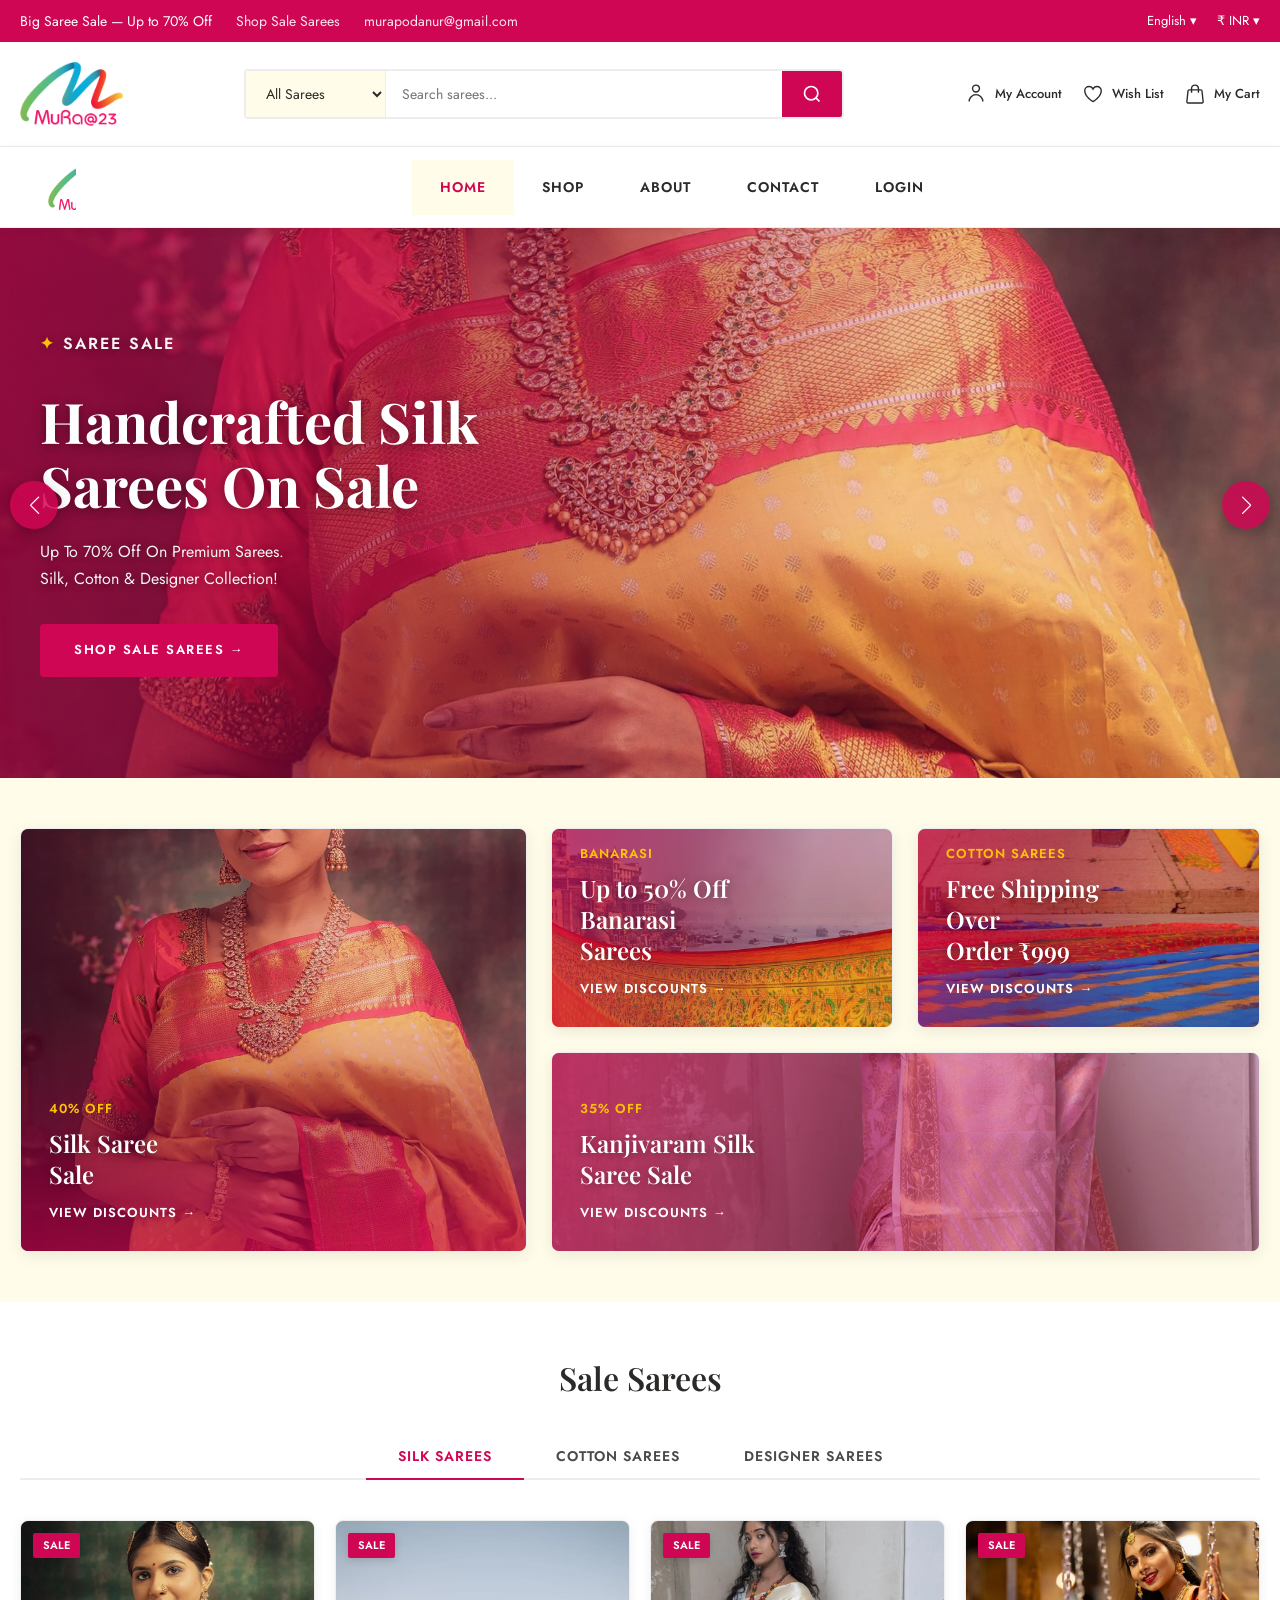
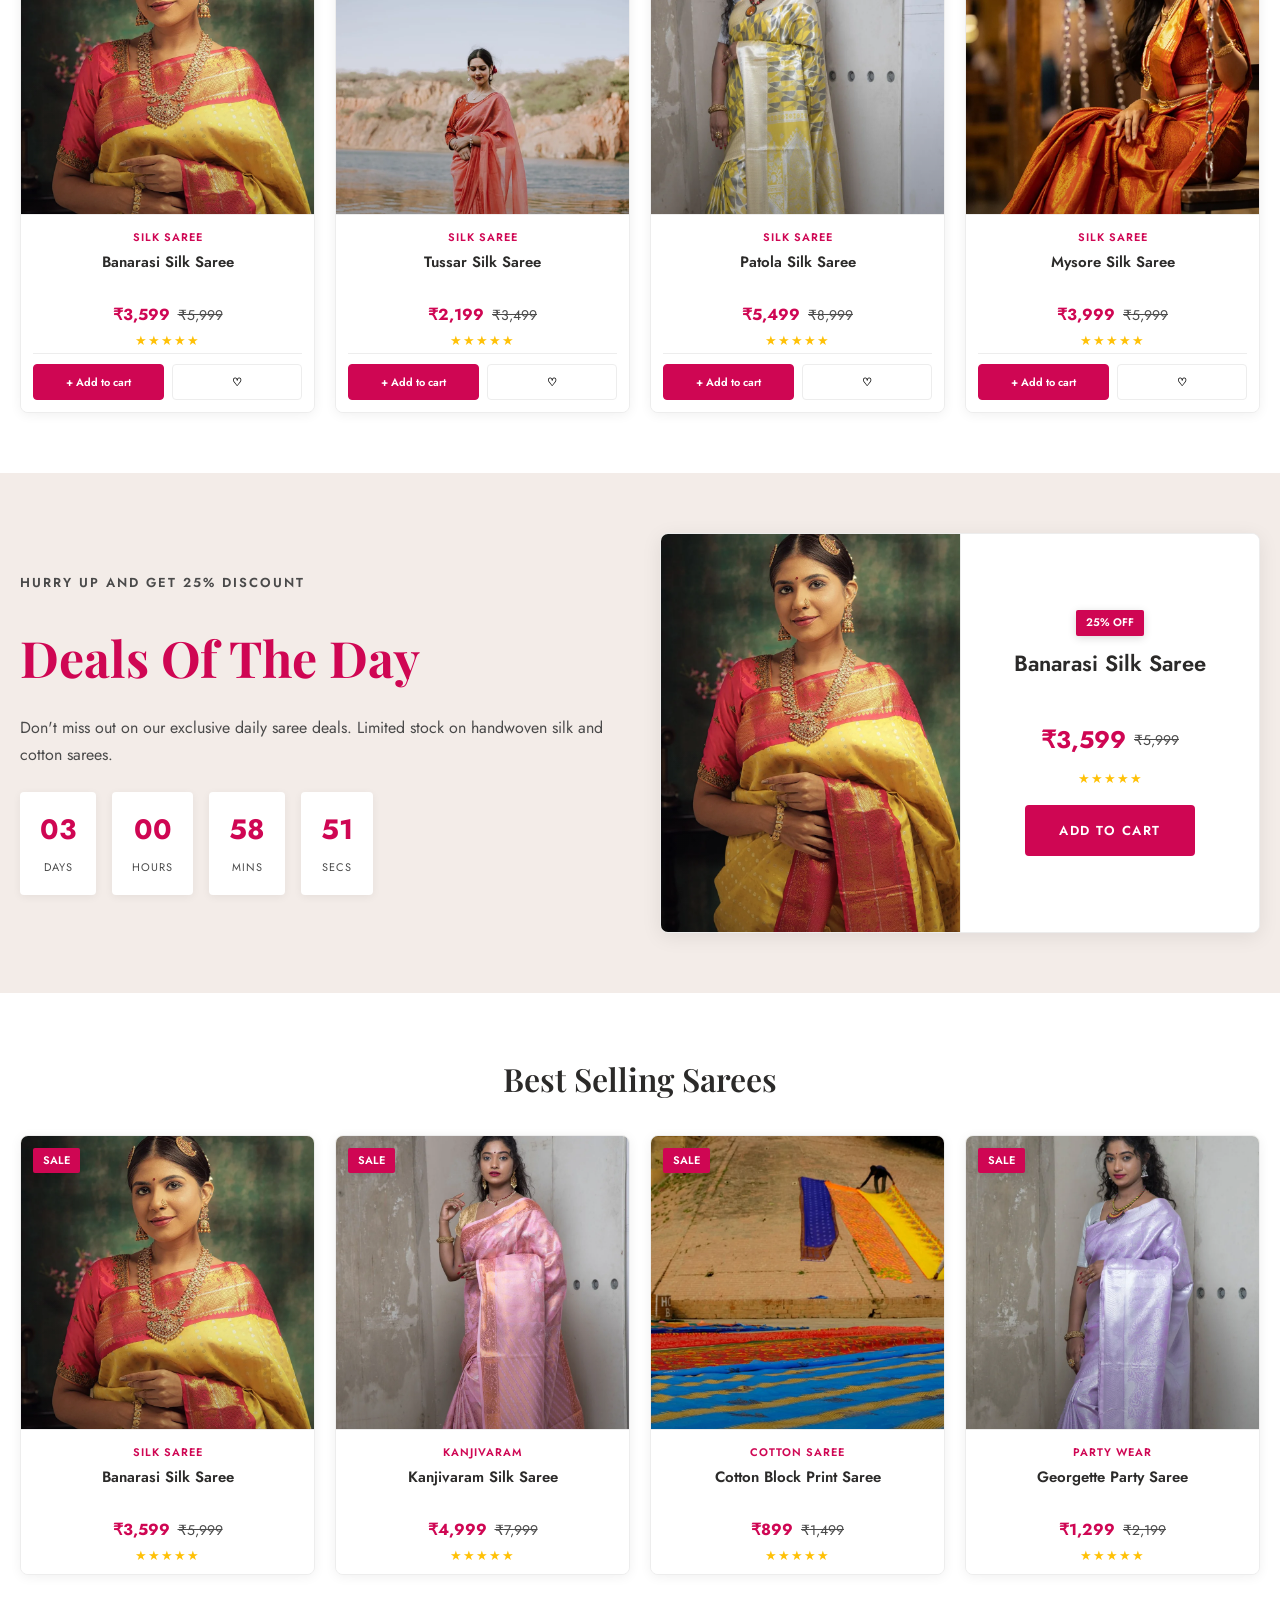
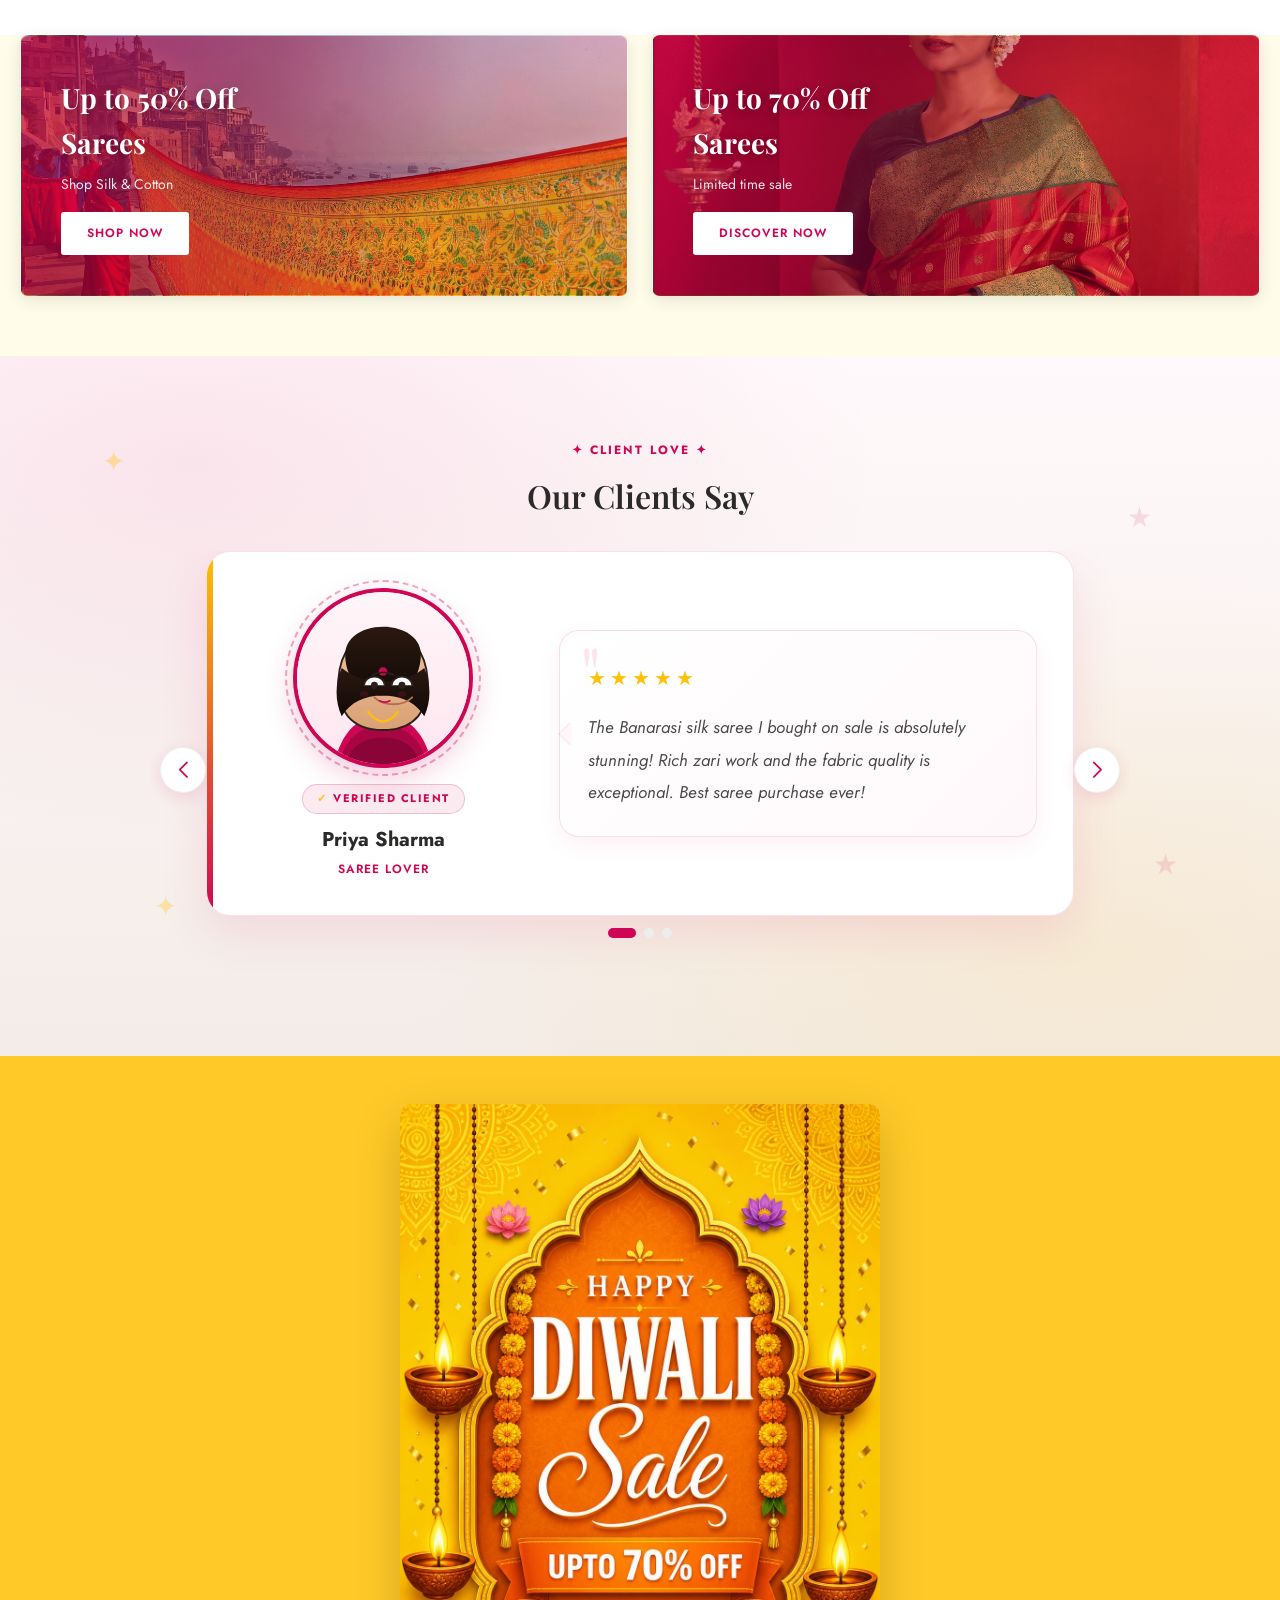
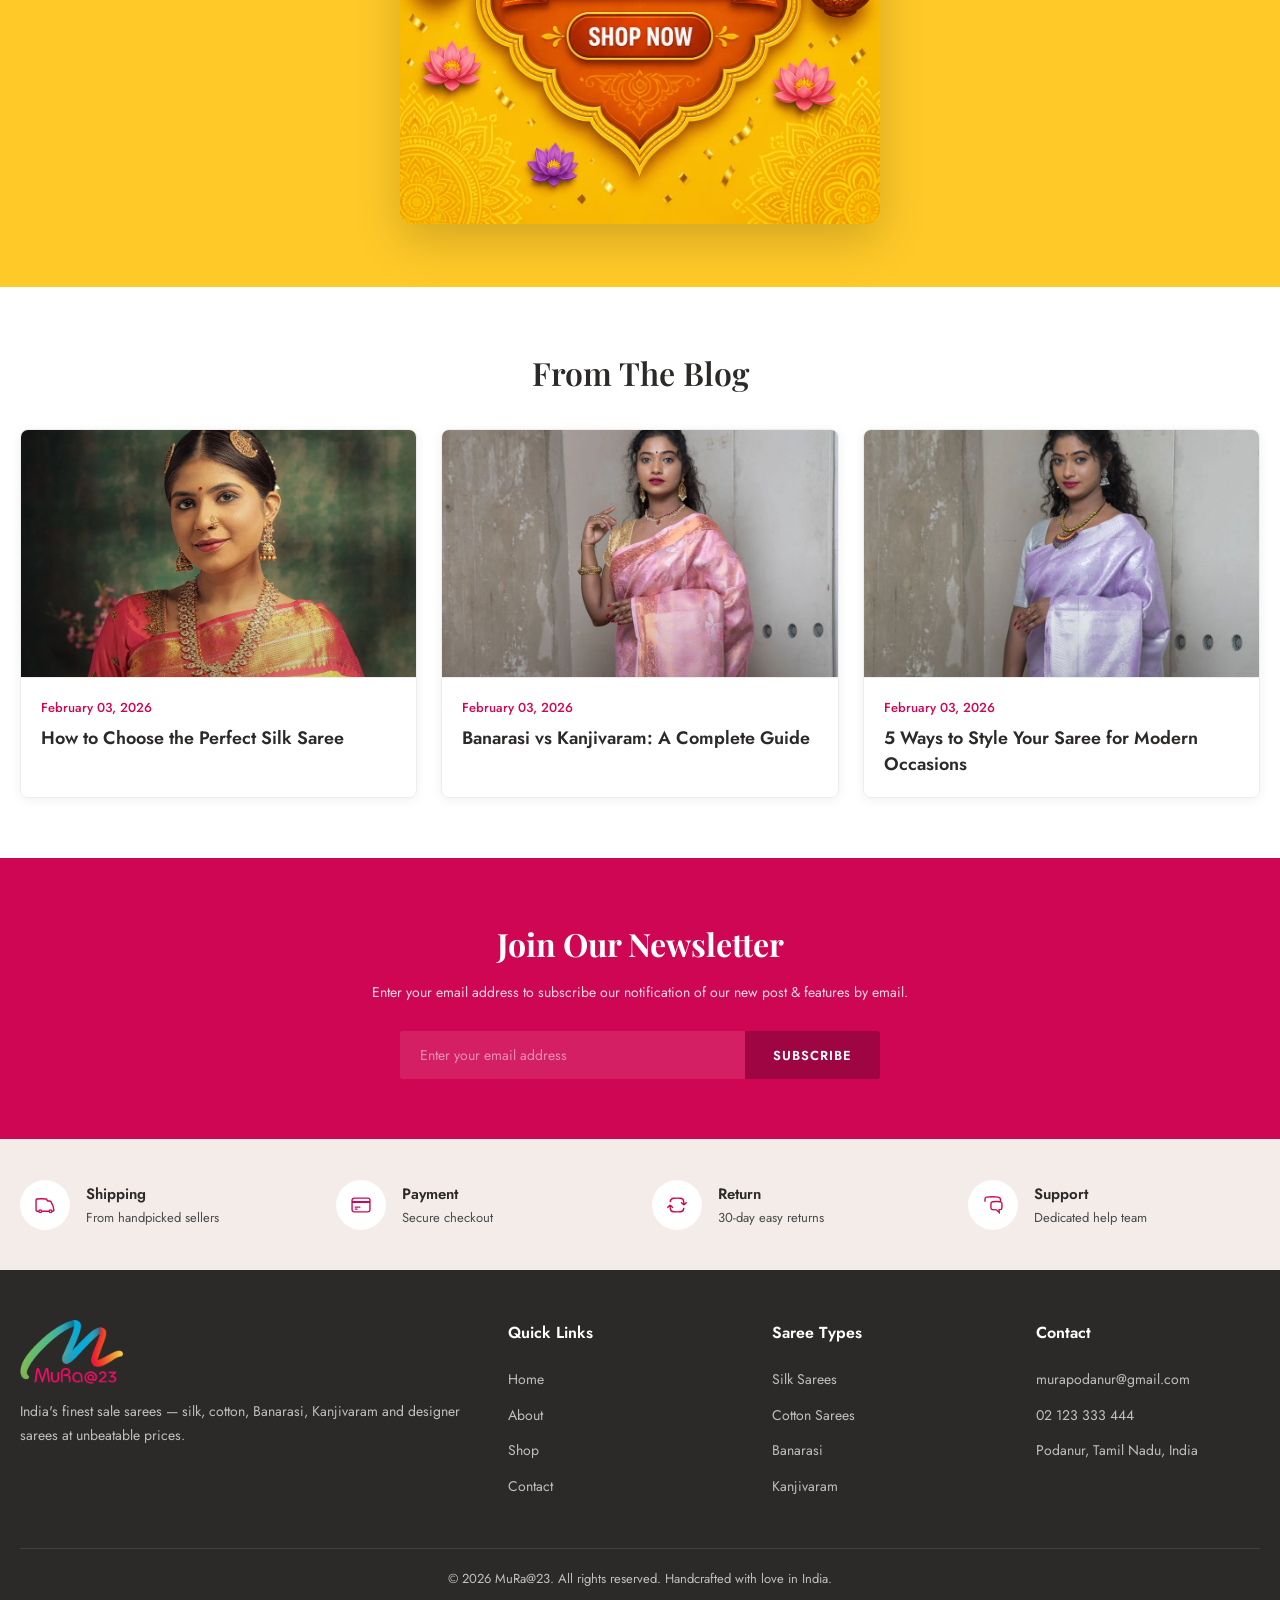
==== commit fc669b99: "Use Diwali promo banner image matching user reference design Replace CSS recreation with the actual " ====
--- a/index.html
+++ b/index.html
@@ -269,55 +269,20 @@
 
     <!-- CTA — Diwali Festive -->
     <section class="cta-section cta-section--diwali" aria-label="Diwali festive saree collection">
-      <div class="diwali-promo-bg" aria-hidden="true">
-        <div class="diwali-corner-mandala diwali-corner-mandala--tl"></div>
-        <div class="diwali-corner-mandala diwali-corner-mandala--br"></div>
-        <div class="diwali-corner-mandala diwali-corner-mandala--bl"></div>
-        <span class="diwali-confetti diwali-confetti--1"></span>
-        <span class="diwali-confetti diwali-confetti--2"></span>
-        <span class="diwali-confetti diwali-confetti--3"></span>
-        <span class="diwali-confetti diwali-confetti--4"></span>
-        <span class="diwali-confetti diwali-confetti--5"></span>
-        <span class="diwali-confetti diwali-confetti--6"></span>
-      </div>
-
-      <div class="diwali-promo-stage">
-        <img src="images/diwali/hanging-diya.svg" alt="" class="diwali-hang-diya diwali-hang-diya--l1" width="60" height="140">
-        <img src="images/diwali/hanging-diya.svg" alt="" class="diwali-hang-diya diwali-hang-diya--l2" width="60" height="140">
-        <img src="images/diwali/hanging-diya.svg" alt="" class="diwali-hang-diya diwali-hang-diya--r1" width="60" height="140">
-        <img src="images/diwali/hanging-diya.svg" alt="" class="diwali-hang-diya diwali-hang-diya--r2" width="60" height="140">
-
-        <div class="diwali-ornate-card">
-          <div class="diwali-frame-spinner" aria-hidden="true">
-            <img src="images/diwali/ornate-frame.svg" alt="" class="diwali-ornate-frame-img" width="400" height="400">
-          </div>
-
-          <div class="diwali-frame-body">
-            <div class="diwali-marigold diwali-marigold--left" aria-hidden="true">
-              <span></span><span></span><span></span><span></span><span></span><span></span>
-            </div>
-            <div class="diwali-marigold diwali-marigold--right" aria-hidden="true">
-              <span></span><span></span><span></span><span></span><span></span><span></span>
-            </div>
-
-            <span class="diwali-promo-tag">✦ Diwali Festive Collection ✦</span>
-            <p class="diwali-promo-small">Celebrate</p>
-            <h2 class="diwali-promo-title">DIWALI</h2>
-            <p class="diwali-promo-script">Sale</p>
-            <p class="diwali-promo-subtitle">Handcrafted Silk Sarees</p>
-
-            <div class="diwali-promo-ribbon">UPTO 70% OFF</div>
-
-            <p class="diwali-promo-desc">Explore our exclusive festive saree sale — Banarasi, Kanjivaram, Paithani and more for the festival of lights.</p>
-
-            <a href="shop.html" class="diwali-shop-btn">Shop Festive Sarees →</a>
-          </div>
-
-          <span class="diwali-lotus diwali-lotus--tl" aria-hidden="true">✿</span>
-          <span class="diwali-lotus diwali-lotus--tr" aria-hidden="true">✿</span>
-          <span class="diwali-lotus diwali-lotus--bl" aria-hidden="true">✿</span>
-          <span class="diwali-lotus diwali-lotus--br" aria-hidden="true">✿</span>
-        </div>
+      <div class="diwali-banner-wrap">
+        <picture>
+          <source srcset="images/diwali/diwali-sale-banner.webp" type="image/webp">
+          <img
+            src="images/diwali/diwali-sale-banner.png"
+            alt="Happy Diwali Sale — handcrafted silk sarees up to 70% off at MuRa@23"
+            class="diwali-banner-full"
+            width="1024"
+            height="1536"
+            loading="lazy"
+            decoding="async"
+          >
+        </picture>
+        <a href="shop.html" class="diwali-banner-cta">Shop Festive Sarees</a>
       </div>
     </section>
 
--- a/css/home.css
+++ b/css/home.css
@@ -1003,13 +1003,9 @@
 
 /* ========== CTA SECTION — DIWALI PROMO BANNER ========== */
 .cta-section--diwali {
-  padding: 72px 20px 80px;
-  position: relative;
-  overflow: hidden;
+  padding: 48px 20px 56px;
+  background: #ffca28;
   text-align: center;
-  background:
-    radial-gradient(ellipse at 50% 0%, #fff9c4 0%, transparent 55%),
-    linear-gradient(180deg, #ffe082 0%, #ffca28 45%, #ffb300 100%);
 }
 
 .cta-section--diwali::before,
@@ -1017,302 +1013,42 @@
   display: none;
 }
 
-.diwali-promo-bg {
-  position: absolute;
-  inset: 0;
-  pointer-events: none;
-  z-index: 0;
-}
-
-.diwali-corner-mandala {
-  position: absolute;
-  width: 220px;
-  height: 220px;
-  opacity: 0.14;
-  background:
-    radial-gradient(circle, transparent 28%, #ff8f00 29%, transparent 30%),
-    repeating-conic-gradient(rgba(230, 81, 0, 0.55) 0deg 12deg, transparent 12deg 24deg);
-  border-radius: 50%;
-  -webkit-mask: radial-gradient(circle, #000 15%, transparent 72%);
-  mask: radial-gradient(circle, #000 15%, transparent 72%);
-}
-
-.diwali-corner-mandala--tl { top: -40px; left: -40px; }
-.diwali-corner-mandala--br { bottom: -50px; right: -40px; }
-.diwali-corner-mandala--bl { bottom: -30px; left: -20px; width: 180px; height: 180px; opacity: 0.1; }
-
-.diwali-confetti {
-  position: absolute;
-  width: 8px;
-  height: 14px;
-  background: linear-gradient(180deg, #ffd700, #ff8f00);
-  border-radius: 1px;
-  opacity: 0.7;
-  animation: confetti-float 4s ease-in-out infinite;
-}
-
-.diwali-confetti--1 { top: 18%; left: 22%; transform: rotate(25deg); }
-.diwali-confetti--2 { top: 28%; right: 20%; transform: rotate(-15deg); animation-delay: 0.8s; }
-.diwali-confetti--3 { top: 45%; left: 12%; transform: rotate(40deg); animation-delay: 1.5s; width: 6px; height: 10px; }
-.diwali-confetti--4 { top: 55%; right: 14%; transform: rotate(-30deg); animation-delay: 0.3s; }
-.diwali-confetti--5 { bottom: 22%; left: 28%; transform: rotate(12deg); animation-delay: 2s; }
-.diwali-confetti--6 { bottom: 30%; right: 26%; transform: rotate(-22deg); animation-delay: 1.2s; width: 6px; height: 10px; }
-
-@keyframes confetti-float {
-  0%, 100% { transform: translateY(0) rotate(var(--r, 20deg)); opacity: 0.5; }
-  50% { transform: translateY(-8px) rotate(calc(var(--r, 20deg) + 15deg)); opacity: 0.9; }
-}
-
-.diwali-promo-stage {
-  position: relative;
+.diwali-banner-wrap {
+  position: relative;
+  display: inline-block;
+  width: 100%;
+  max-width: 480px;
+  margin: 0 auto;
+  line-height: 0;
+  border-radius: 12px;
+  overflow: hidden;
+  box-shadow: 0 16px 48px rgba(0, 0, 0, 0.18);
+}
+
+.diwali-banner-full {
+  width: 100%;
+  height: auto;
+  display: block;
+}
+
+.diwali-banner-cta {
+  position: absolute;
+  left: 50%;
+  bottom: 21.5%;
+  transform: translateX(-50%);
+  width: 46%;
+  height: 5.5%;
+  border-radius: 999px;
+  text-indent: -9999px;
+  overflow: hidden;
+  white-space: nowrap;
   z-index: 2;
-  max-width: 520px;
-  margin: 0 auto;
-  padding: 0 20px;
-}
-
-.diwali-hang-diya {
-  position: absolute;
-  top: 0;
-  width: 52px;
-  height: auto;
-  z-index: 3;
-  filter: drop-shadow(0 4px 12px rgba(255, 152, 0, 0.4));
-  animation: diya-sway 3.5s ease-in-out infinite;
-}
-
-.diwali-hang-diya--l1 { left: -8px; }
-.diwali-hang-diya--l2 { left: 48px; animation-delay: 0.6s; }
-.diwali-hang-diya--r1 { right: 48px; animation-delay: 0.3s; }
-.diwali-hang-diya--r2 { right: -8px; animation-delay: 0.9s; }
-
-@keyframes diya-sway {
-  0%, 100% { transform: rotate(-4deg); }
-  50% { transform: rotate(4deg); }
-}
-
-.diwali-ornate-card {
-  position: relative;
-  width: 100%;
-  max-width: 420px;
-  margin: 0 auto;
-  padding: 28px 0 0;
-}
-
-.diwali-frame-spinner {
-  position: absolute;
-  top: 50%;
-  left: 50%;
-  width: 108%;
-  max-width: 460px;
-  aspect-ratio: 1;
-  transform: translate(-50%, -50%);
-  z-index: 1;
-  animation: ornate-spin 12s linear infinite;
-  pointer-events: none;
-}
-
-.diwali-ornate-frame-img {
-  width: 100%;
-  height: 100%;
-  display: block;
-  filter: drop-shadow(0 6px 20px rgba(255, 143, 0, 0.45));
-}
-
-@keyframes ornate-spin {
-  from { transform: translate(-50%, -50%) rotate(0deg); }
-  to { transform: translate(-50%, -50%) rotate(360deg); }
-}
-
-.diwali-frame-body {
-  position: relative;
-  z-index: 2;
-  margin: 36px 24px 24px;
-  padding: 36px 28px 32px;
-  background: linear-gradient(165deg, #ff7043 0%, #e64a19 45%, #d84315 100%);
-  border-radius: 28px;
-  border: 4px solid #ffd54f;
-  box-shadow:
-    0 12px 40px rgba(230, 81, 0, 0.35),
-    inset 0 2px 0 rgba(255, 255, 255, 0.2),
-    inset 0 -4px 12px rgba(0, 0, 0, 0.15);
-  clip-path: polygon(
-    50% 0%, 62% 4%, 74% 0%, 84% 8%, 96% 8%, 100% 20%,
-    96% 32%, 100% 44%, 96% 56%, 100% 68%, 96% 80%,
-    100% 92%, 88% 100%, 76% 96%, 64% 100%, 50% 96%,
-    36% 100%, 24% 96%, 12% 100%, 0% 92%, 4% 80%,
-    0% 68%, 4% 56%, 0% 44%, 4% 32%, 0% 20%,
-    4% 8%, 16% 8%, 26% 0%, 38% 4%
-  );
-}
-
-.diwali-marigold {
-  position: absolute;
-  top: 10%;
-  bottom: 16%;
-  width: 16px;
-  display: flex;
-  flex-direction: column;
-  justify-content: space-between;
-  align-items: center;
-  pointer-events: none;
-}
-
-.diwali-marigold span {
-  width: 11px;
-  height: 11px;
-  border-radius: 50%;
-  background: radial-gradient(circle at 35% 30%, #fff176, #ff9800 60%, #e65100);
-  box-shadow: 0 1px 4px rgba(0, 0, 0, 0.2);
-}
-
-.diwali-marigold--left { left: 12px; }
-.diwali-marigold--right { right: 12px; }
-
-.diwali-marigold span:nth-child(odd) { animation: garland-blink 2s ease-in-out infinite; }
-.diwali-marigold span:nth-child(even) { animation: garland-blink 2s ease-in-out infinite 0.6s; }
-
-@keyframes garland-blink {
-  0%, 100% { opacity: 1; }
-  50% { opacity: 0.7; }
-}
-
-.diwali-promo-tag {
-  display: inline-block;
-  font-size: 10px;
-  font-weight: 700;
-  letter-spacing: 2px;
-  text-transform: uppercase;
-  color: #fff9c4;
-  margin-bottom: 8px;
-  opacity: 0.95;
-}
-
-.diwali-promo-small {
-  font-family: var(--font-heading);
-  font-size: 14px;
-  letter-spacing: 4px;
-  text-transform: uppercase;
-  color: #fff;
-  margin: 0 0 4px;
-  opacity: 0.95;
-}
-
-.diwali-promo-title {
-  font-family: var(--font-heading);
-  font-size: clamp(42px, 9vw, 56px);
-  font-weight: 700;
-  color: #fff;
-  margin: 0;
-  line-height: 1;
-  letter-spacing: 6px;
-  text-shadow: 0 3px 12px rgba(0, 0, 0, 0.2);
-}
-
-.diwali-promo-script {
-  font-family: 'Great Vibes', cursive;
-  font-size: clamp(36px, 8vw, 48px);
-  color: #fff;
-  margin: -4px 0 6px;
-  line-height: 1.1;
-  text-shadow: 0 2px 8px rgba(0, 0, 0, 0.15);
-}
-
-.diwali-promo-subtitle {
-  font-family: var(--font-heading);
-  font-size: 15px;
-  color: #fff9c4;
-  margin: 0 0 18px;
-  letter-spacing: 1px;
-}
-
-.diwali-promo-ribbon {
-  display: inline-block;
-  padding: 10px 28px;
-  margin-bottom: 16px;
-  background: linear-gradient(180deg, #ff8f00 0%, #e65100 100%);
-  color: #fff;
-  font-size: clamp(18px, 4vw, 24px);
-  font-weight: 800;
-  letter-spacing: 2px;
-  border-radius: 4px;
-  box-shadow: 0 4px 12px rgba(0, 0, 0, 0.2);
-  position: relative;
-}
-
-.diwali-promo-ribbon::before,
-.diwali-promo-ribbon::after {
-  content: '';
-  position: absolute;
-  top: 50%;
-  transform: translateY(-50%);
-  border: 10px solid transparent;
-}
-
-.diwali-promo-ribbon::before {
-  left: -16px;
-  border-right-color: #e65100;
-}
-
-.diwali-promo-ribbon::after {
-  right: -16px;
-  border-left-color: #e65100;
-}
-
-.diwali-promo-desc {
-  font-size: 14px;
-  line-height: 1.75;
-  color: rgba(255, 255, 255, 0.92);
-  margin: 0 auto 22px;
-  max-width: 320px;
-}
-
-.diwali-shop-btn {
-  display: inline-flex;
-  align-items: center;
-  justify-content: center;
-  gap: 6px;
-  padding: 14px 32px;
-  background: linear-gradient(180deg, #bf360c 0%, #8d2608 100%);
-  color: #fff;
-  font-size: 13px;
-  font-weight: 700;
-  letter-spacing: 1.5px;
-  text-transform: uppercase;
-  text-decoration: none;
-  border-radius: 999px;
-  border: 2px solid rgba(255, 255, 255, 0.25);
-  box-shadow: 0 6px 20px rgba(0, 0, 0, 0.25);
-  transition: transform 0.25s, box-shadow 0.25s;
-}
-
-.diwali-shop-btn:hover {
-  transform: translateY(-2px);
-  box-shadow: 0 10px 28px rgba(0, 0, 0, 0.3);
-  color: #fff;
-}
-
-.diwali-lotus {
-  position: absolute;
-  font-size: 22px;
-  color: #cf0653;
-  z-index: 4;
-  opacity: 0.85;
-  text-shadow: 0 0 8px rgba(207, 6, 83, 0.3);
-}
-
-.diwali-lotus--tl { top: 8%; left: 2%; color: #e91e63; }
-.diwali-lotus--tr { top: 10%; right: 2%; color: #9c27b0; }
-.diwali-lotus--bl { bottom: 6%; left: 4%; color: #ff9800; }
-.diwali-lotus--br { bottom: 8%; right: 4%; color: #cf0653; }
-
-@media (prefers-reduced-motion: reduce) {
-  .diwali-frame-spinner,
-  .diwali-hang-diya,
-  .diwali-confetti {
-    animation: none;
-  }
-}
+}
+
+.diwali-banner-cta:hover {
+  background: rgba(255, 255, 255, 0.08);
+}
+
 
 /* Legacy CTA fallback */
 .cta-section:not(.cta-section--diwali) {
--- a/css/responsive.css
+++ b/css/responsive.css
@@ -432,47 +432,11 @@
 
   .cta-section,
   .cta-section--diwali {
-    padding: 48px 12px 56px;
-  }
-
-  .diwali-promo-stage {
-    padding: 0 8px;
-  }
-
-  .diwali-hang-diya {
-    width: 40px;
-  }
-
-  .diwali-hang-diya--l1 { left: -4px; }
-  .diwali-hang-diya--l2 { left: 28px; }
-  .diwali-hang-diya--r1 { right: 28px; }
-  .diwali-hang-diya--r2 { right: -4px; }
-
-  .diwali-frame-body {
-    margin: 28px 12px 16px;
-    padding: 28px 20px 24px;
-  }
-
-  .diwali-promo-title {
-    letter-spacing: 3px;
-  }
-
-  .diwali-promo-ribbon {
-    padding: 8px 20px;
-    font-size: 16px;
-  }
-
-  .diwali-promo-ribbon::before,
-  .diwali-promo-ribbon::after {
-    border-width: 8px;
-  }
-
-  .diwali-promo-ribbon::before { left: -12px; }
-  .diwali-promo-ribbon::after { right: -12px; }
-
-  .diwali-corner-mandala {
-    width: 140px;
-    height: 140px;
+    padding: 32px 12px 40px;
+  }
+
+  .diwali-banner-wrap {
+    max-width: 360px;
   }
 
   .blog-section,
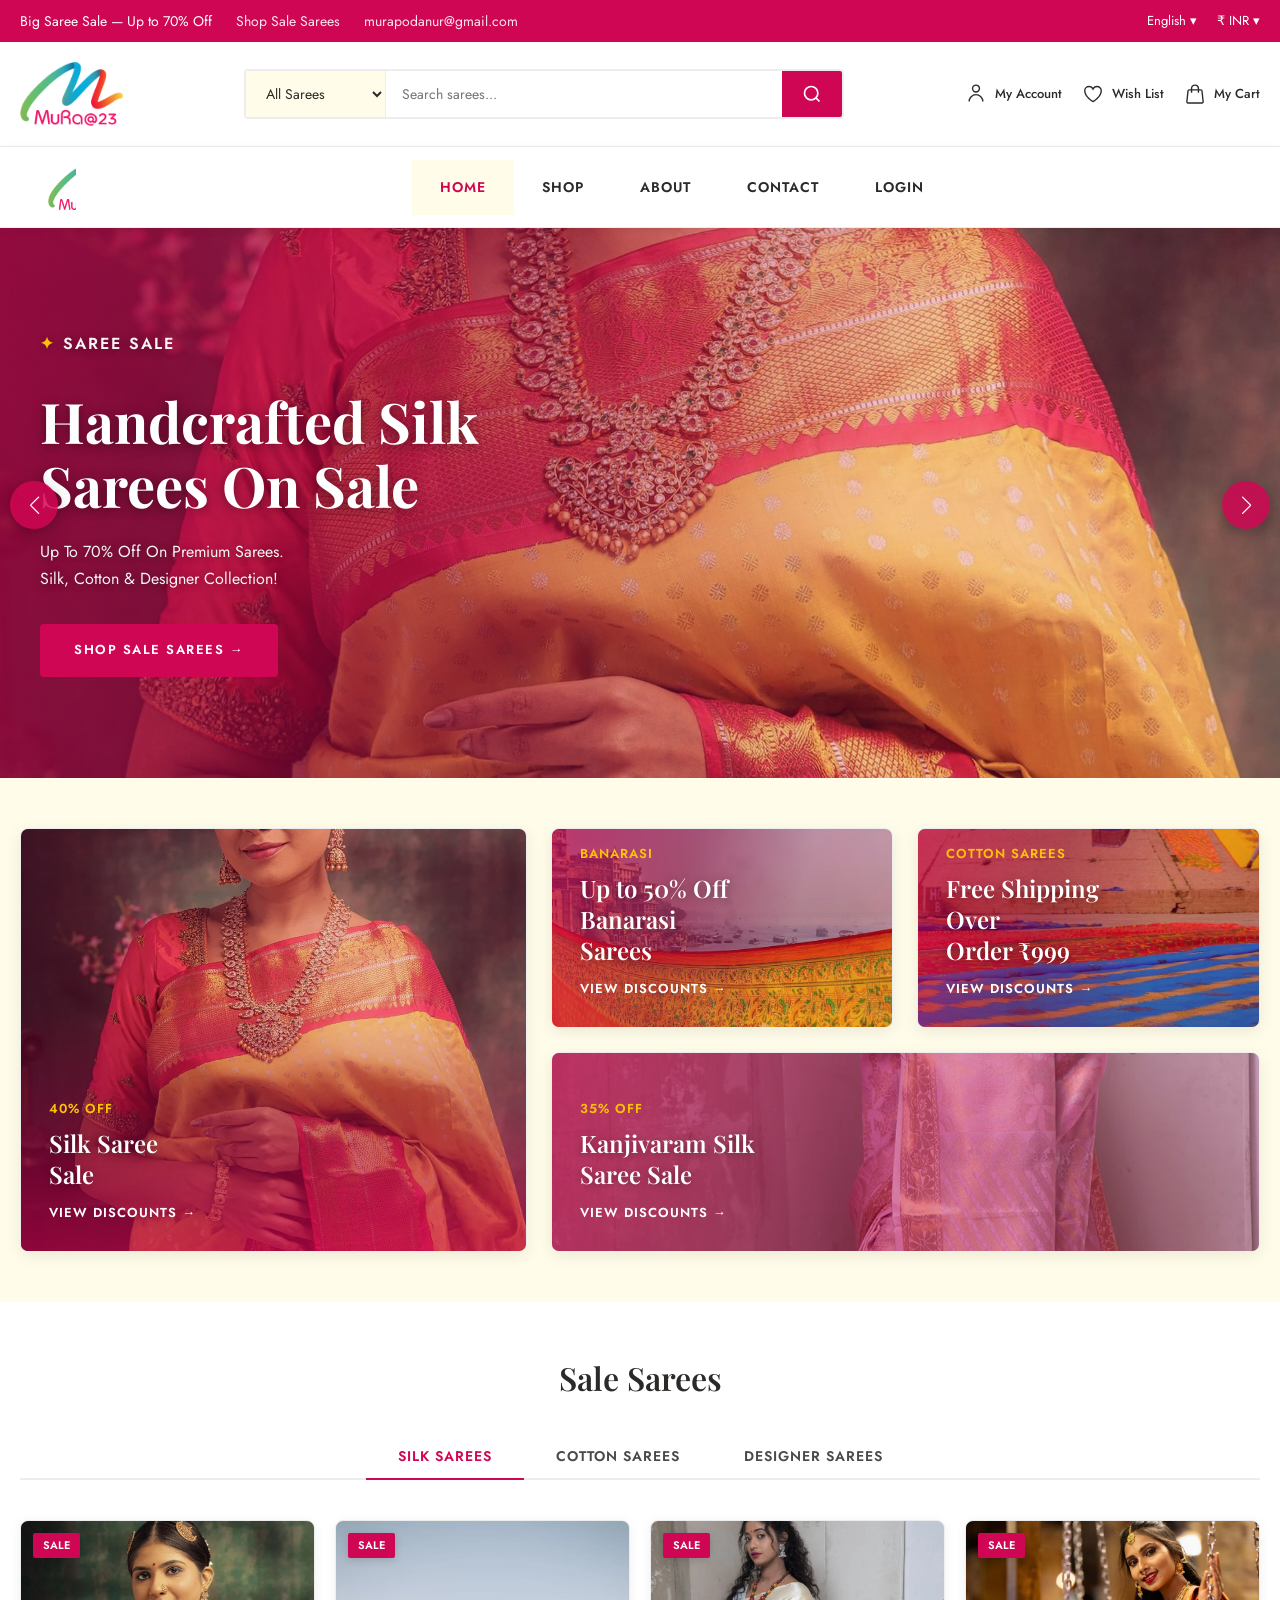
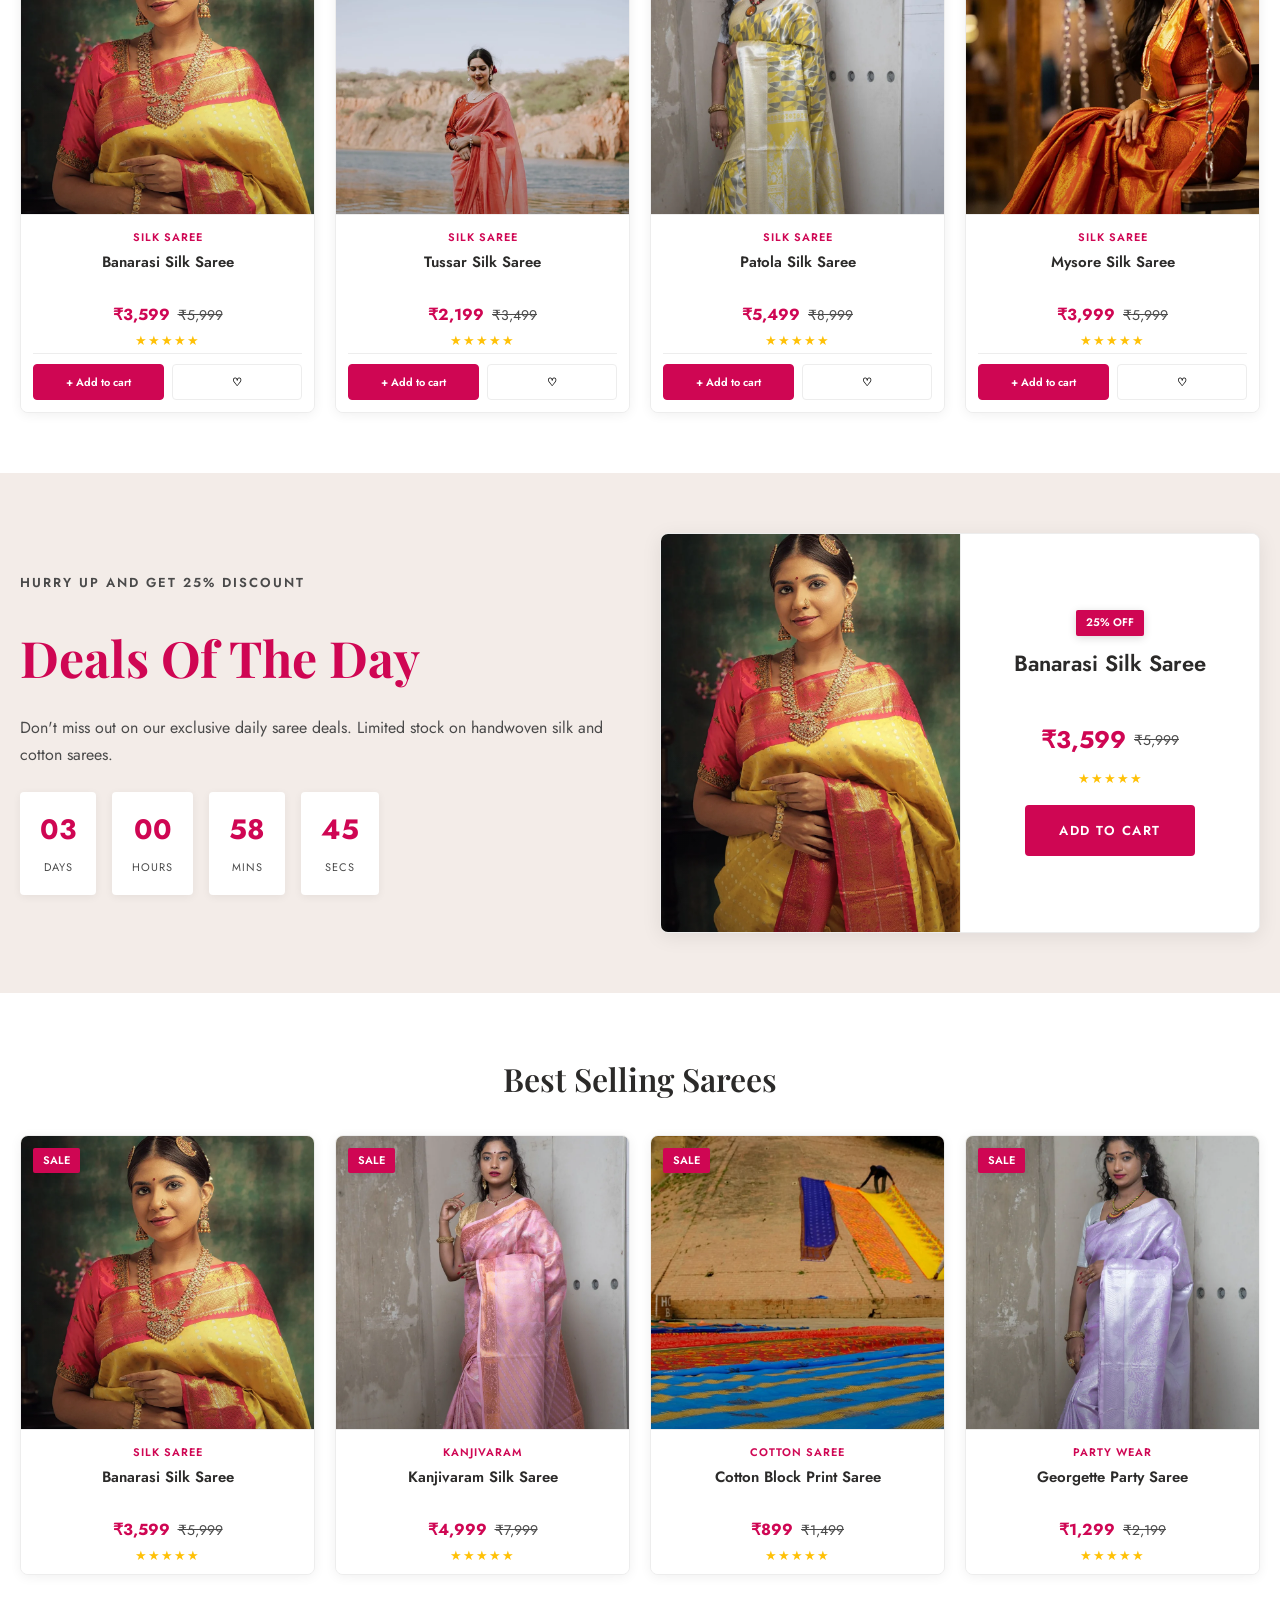
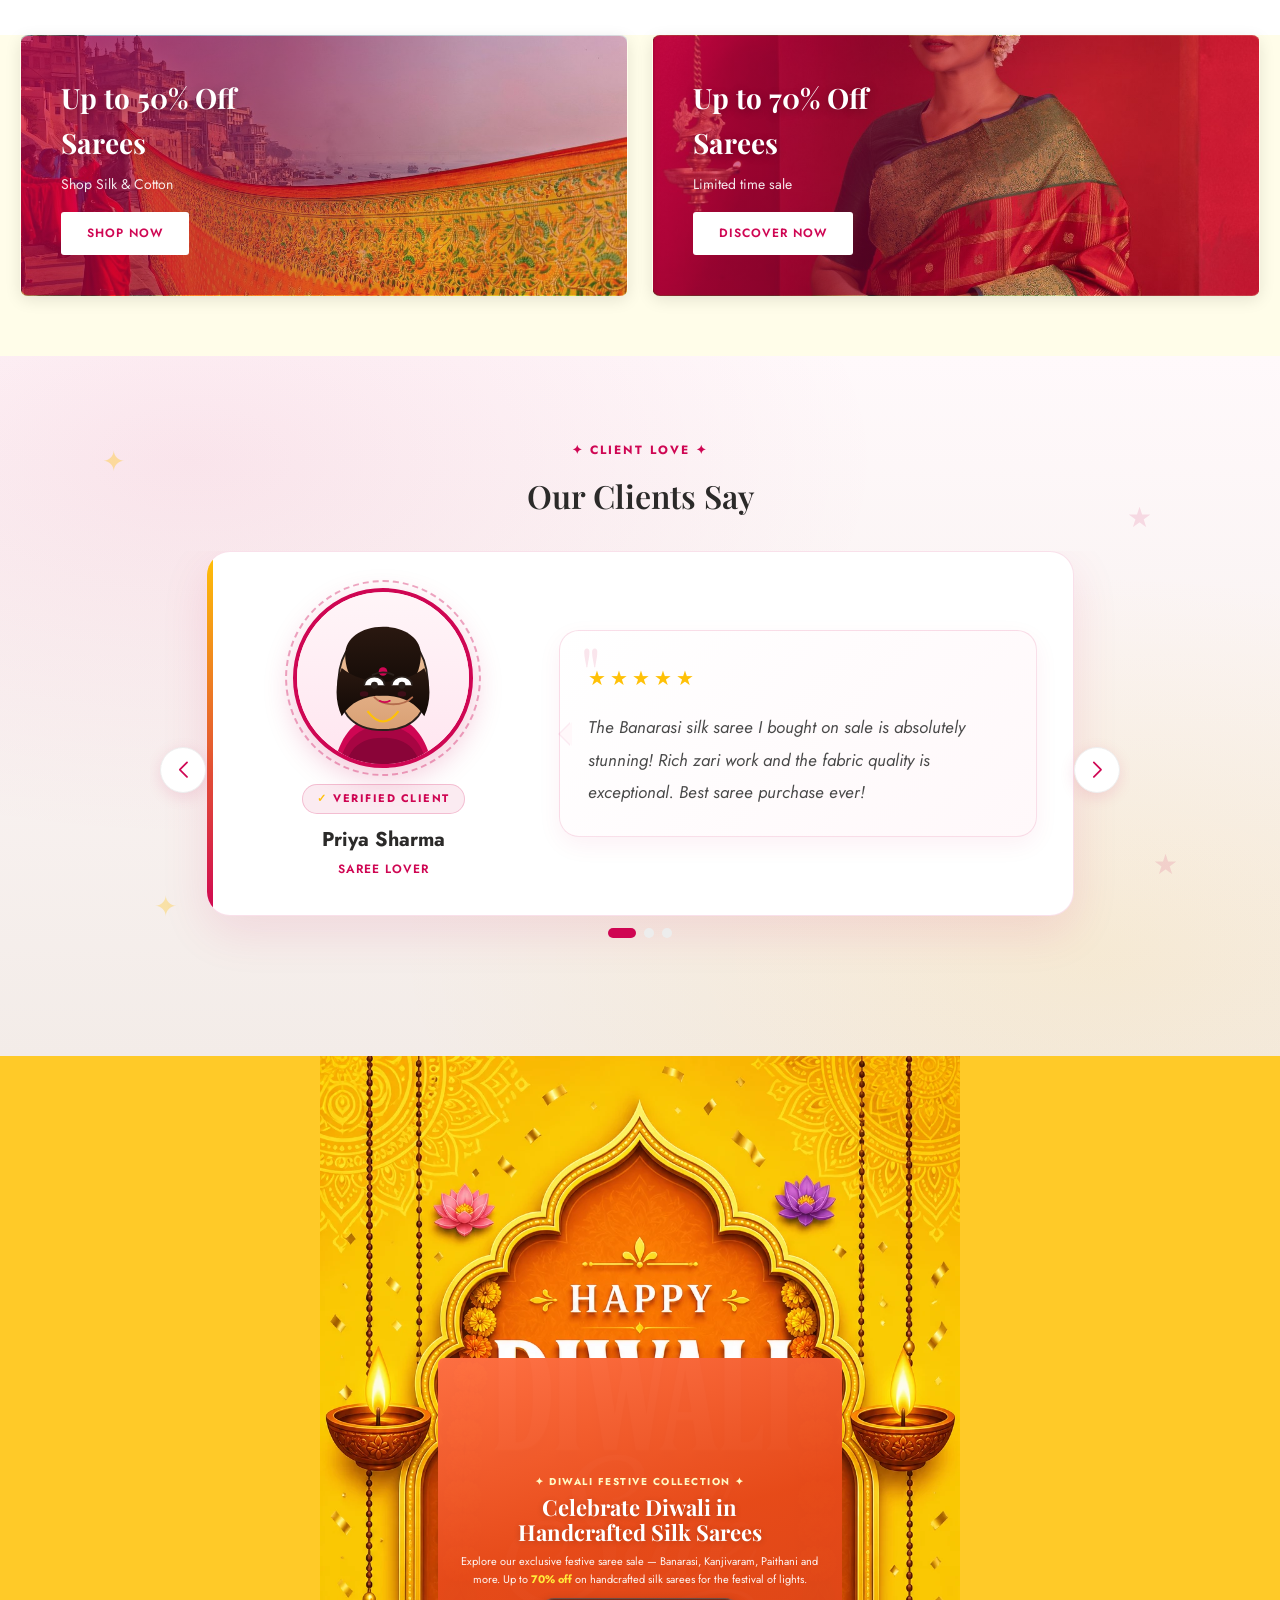
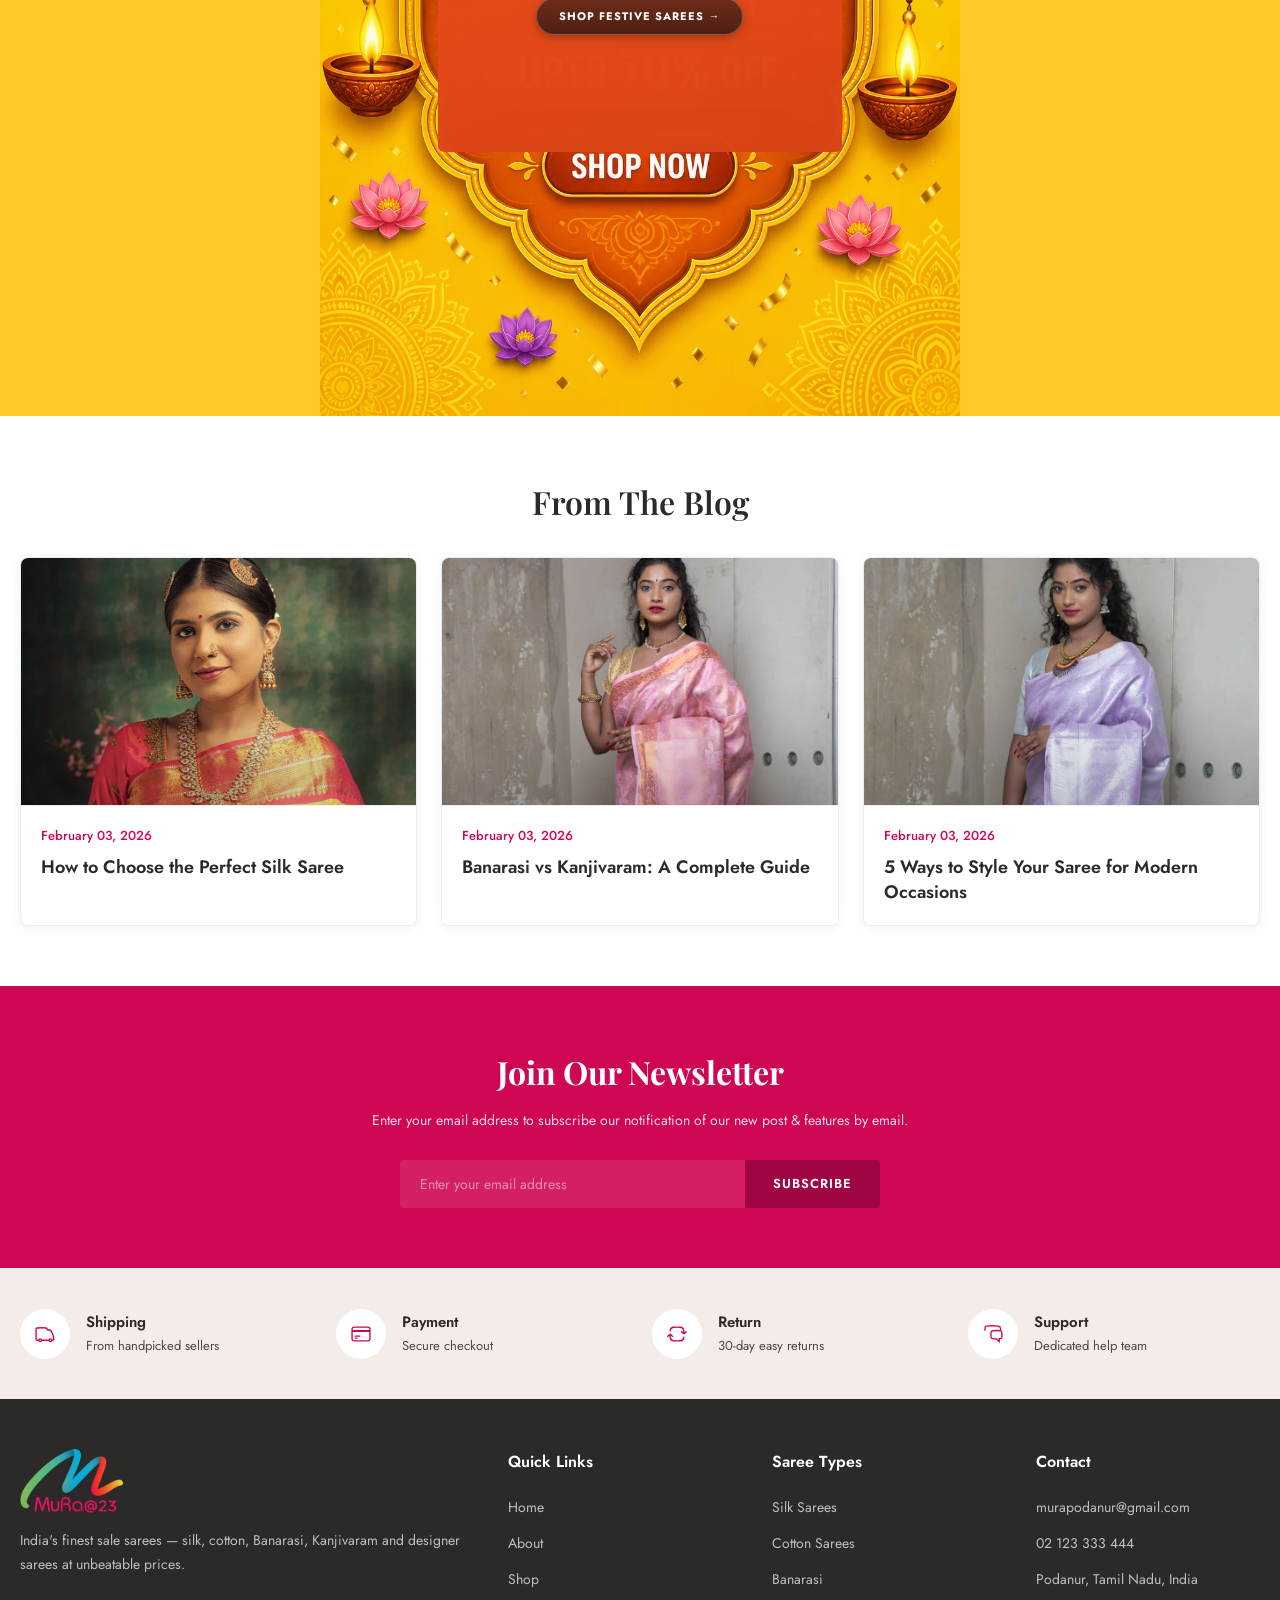
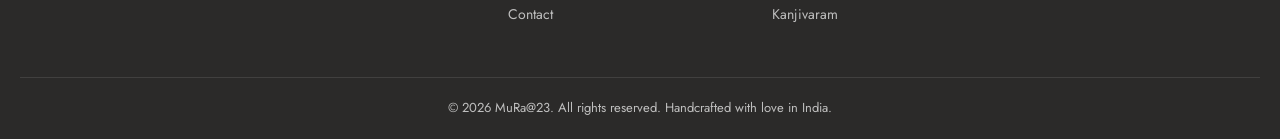
==== commit 7e02daef: "Show full Diwali banner image with custom MuRa text overlay Display the complete festive graphic (di" ====
--- a/index.html
+++ b/index.html
@@ -274,15 +274,23 @@
           <source srcset="images/diwali/diwali-sale-banner.webp" type="image/webp">
           <img
             src="images/diwali/diwali-sale-banner.png"
-            alt="Happy Diwali Sale — handcrafted silk sarees up to 70% off at MuRa@23"
+            alt=""
             class="diwali-banner-full"
             width="1024"
             height="1536"
             loading="lazy"
             decoding="async"
+            aria-hidden="true"
           >
         </picture>
-        <a href="shop.html" class="diwali-banner-cta">Shop Festive Sarees</a>
+        <div class="diwali-banner-overlay">
+          <div class="diwali-banner-content">
+            <span class="diwali-banner-tag">✦ Diwali Festive Collection ✦</span>
+            <h2 class="diwali-banner-title">Celebrate Diwali in<br>Handcrafted Silk Sarees</h2>
+            <p class="diwali-banner-desc">Explore our exclusive festive saree sale — Banarasi, Kanjivaram, Paithani and more. Up to <strong>70% off</strong> on handcrafted silk sarees for the festival of lights.</p>
+            <a href="shop.html" class="diwali-banner-btn">Shop Festive Sarees →</a>
+          </div>
+        </div>
       </div>
     </section>
 
--- a/css/home.css
+++ b/css/home.css
@@ -1003,7 +1003,7 @@
 
 /* ========== CTA SECTION — DIWALI PROMO BANNER ========== */
 .cta-section--diwali {
-  padding: 48px 20px 56px;
+  padding: 0;
   background: #ffca28;
   text-align: center;
 }
@@ -1015,14 +1015,11 @@
 
 .diwali-banner-wrap {
   position: relative;
-  display: inline-block;
+  display: block;
   width: 100%;
-  max-width: 480px;
+  max-width: 640px;
   margin: 0 auto;
   line-height: 0;
-  border-radius: 12px;
-  overflow: hidden;
-  box-shadow: 0 16px 48px rgba(0, 0, 0, 0.18);
 }
 
 .diwali-banner-full {
@@ -1031,22 +1028,88 @@
   display: block;
 }
 
-.diwali-banner-cta {
-  position: absolute;
-  left: 50%;
-  bottom: 21.5%;
-  transform: translateX(-50%);
-  width: 46%;
-  height: 5.5%;
+.diwali-banner-overlay {
+  position: absolute;
+  top: 31.5%;
+  left: 18.5%;
+  width: 63%;
+  height: 41%;
+  z-index: 2;
+  display: flex;
+  align-items: center;
+  justify-content: center;
+  padding: 8px 6px;
+  box-sizing: border-box;
+  background: linear-gradient(
+    165deg,
+    rgba(255, 112, 67, 0.98) 0%,
+    rgba(230, 74, 25, 0.99) 45%,
+    rgba(216, 67, 21, 0.98) 100%
+  );
+  border-radius: 6px;
+}
+
+.diwali-banner-content {
+  width: 100%;
+  max-width: 100%;
+  padding: 0 6px;
+  line-height: 1.4;
+}
+
+.diwali-banner-tag {
+  display: block;
+  font-size: clamp(7px, 1.8vw, 10px);
+  font-weight: 700;
+  letter-spacing: 1.5px;
+  text-transform: uppercase;
+  color: #fff9c4;
+  margin-bottom: 6px;
+}
+
+.diwali-banner-title {
+  font-family: var(--font-heading);
+  font-size: clamp(14px, 3.8vw, 22px);
+  font-weight: 700;
+  color: #fff;
+  margin: 0 0 8px;
+  line-height: 1.15;
+  text-shadow: 0 1px 6px rgba(0, 0, 0, 0.2);
+}
+
+.diwali-banner-desc {
+  font-size: clamp(8px, 2.1vw, 11px);
+  line-height: 1.55;
+  color: rgba(255, 255, 255, 0.95);
+  margin: 0 0 10px;
+}
+
+.diwali-banner-desc strong {
+  color: #ffeb3b;
+  font-weight: 700;
+}
+
+.diwali-banner-btn {
+  display: inline-flex;
+  align-items: center;
+  justify-content: center;
+  padding: clamp(6px, 1.6vw, 10px) clamp(14px, 3.5vw, 22px);
+  background: linear-gradient(180deg, #6d2c1a 0%, #4e1f12 100%);
+  color: #fff;
+  font-size: clamp(8px, 2vw, 11px);
+  font-weight: 700;
+  letter-spacing: 1px;
+  text-transform: uppercase;
+  text-decoration: none;
   border-radius: 999px;
-  text-indent: -9999px;
-  overflow: hidden;
-  white-space: nowrap;
-  z-index: 2;
-}
-
-.diwali-banner-cta:hover {
-  background: rgba(255, 255, 255, 0.08);
+  border: 1px solid rgba(255, 255, 255, 0.2);
+  box-shadow: 0 3px 10px rgba(0, 0, 0, 0.25);
+  transition: transform 0.2s, box-shadow 0.2s;
+}
+
+.diwali-banner-btn:hover {
+  transform: translateY(-1px);
+  box-shadow: 0 5px 14px rgba(0, 0, 0, 0.3);
+  color: #fff;
 }
 
 
--- a/css/responsive.css
+++ b/css/responsive.css
@@ -430,13 +430,20 @@
     font-size: 22px;
   }
 
-  .cta-section,
   .cta-section--diwali {
-    padding: 32px 12px 40px;
+    padding: 0;
   }
 
   .diwali-banner-wrap {
-    max-width: 360px;
+    max-width: 100%;
+  }
+
+  .diwali-banner-overlay {
+    top: 31%;
+    left: 17%;
+    width: 66%;
+    height: 42%;
+    padding: 6px 4px;
   }
 
   .blog-section,
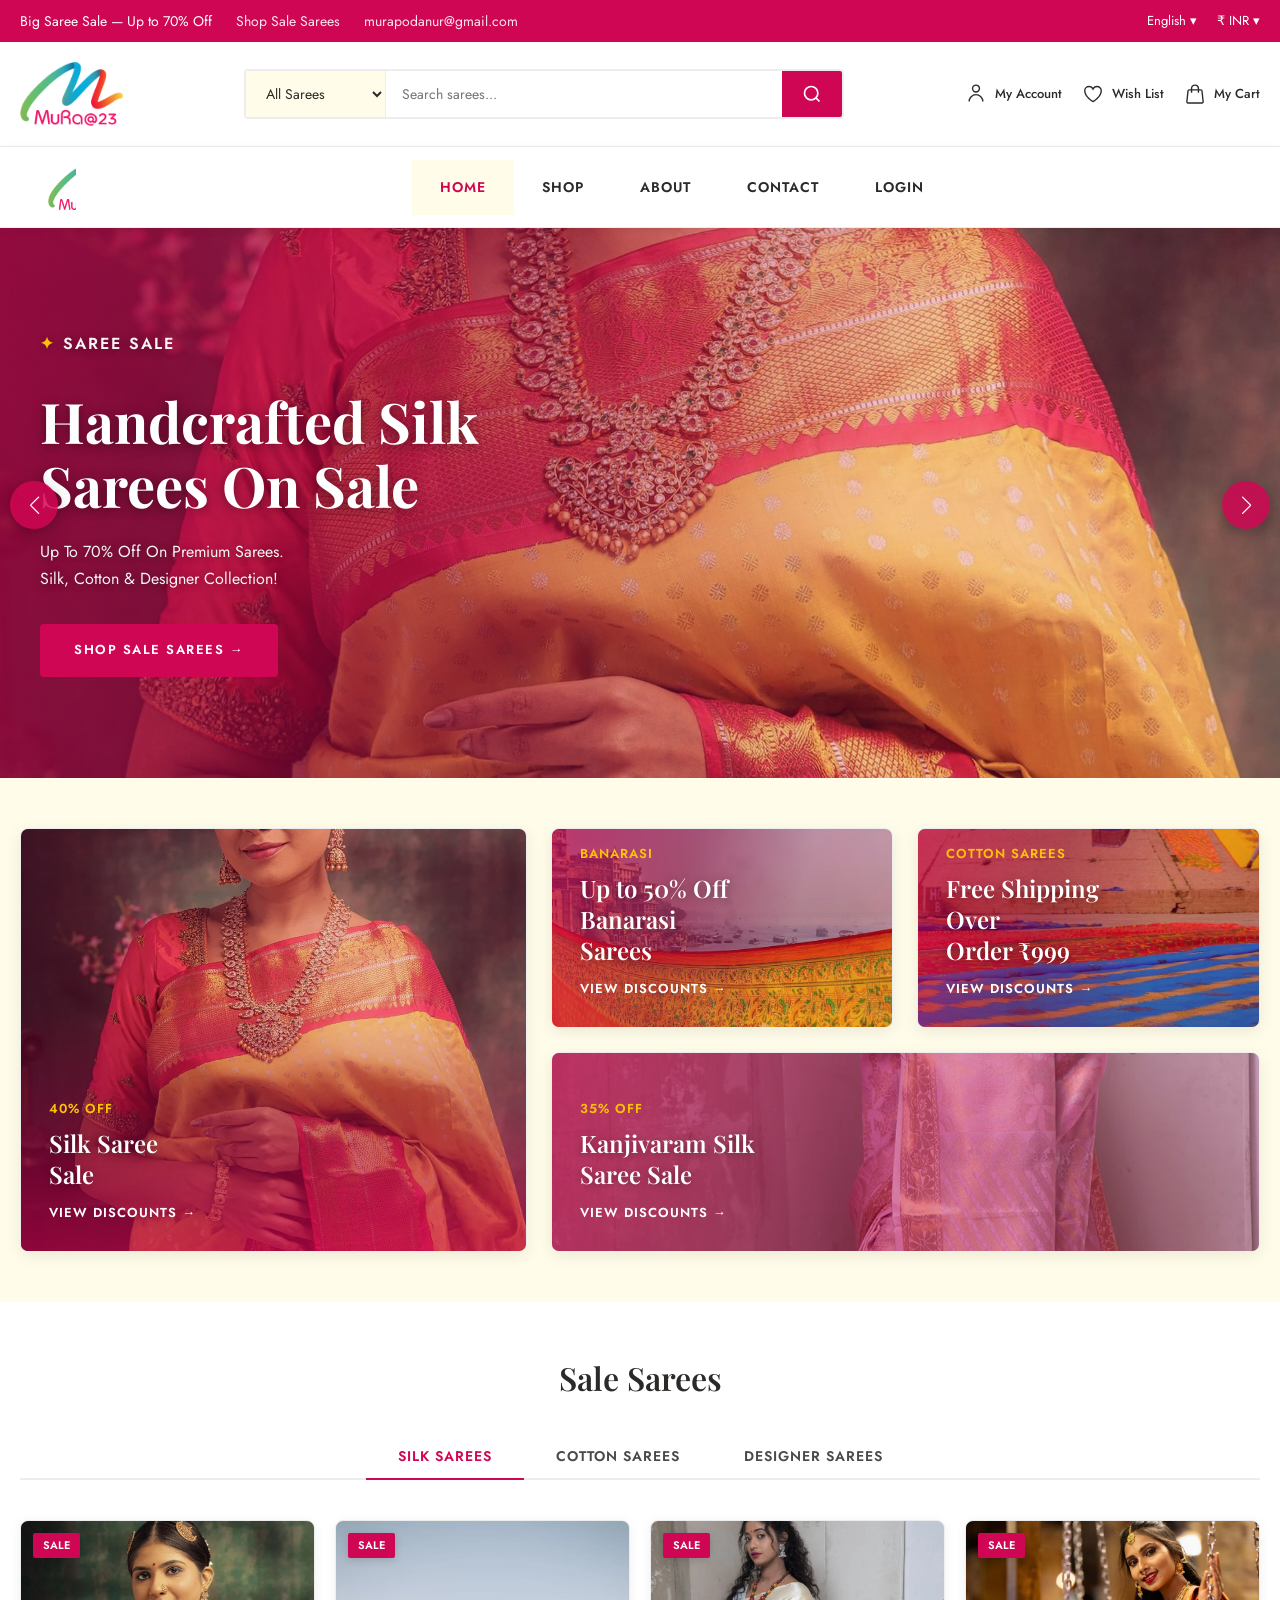
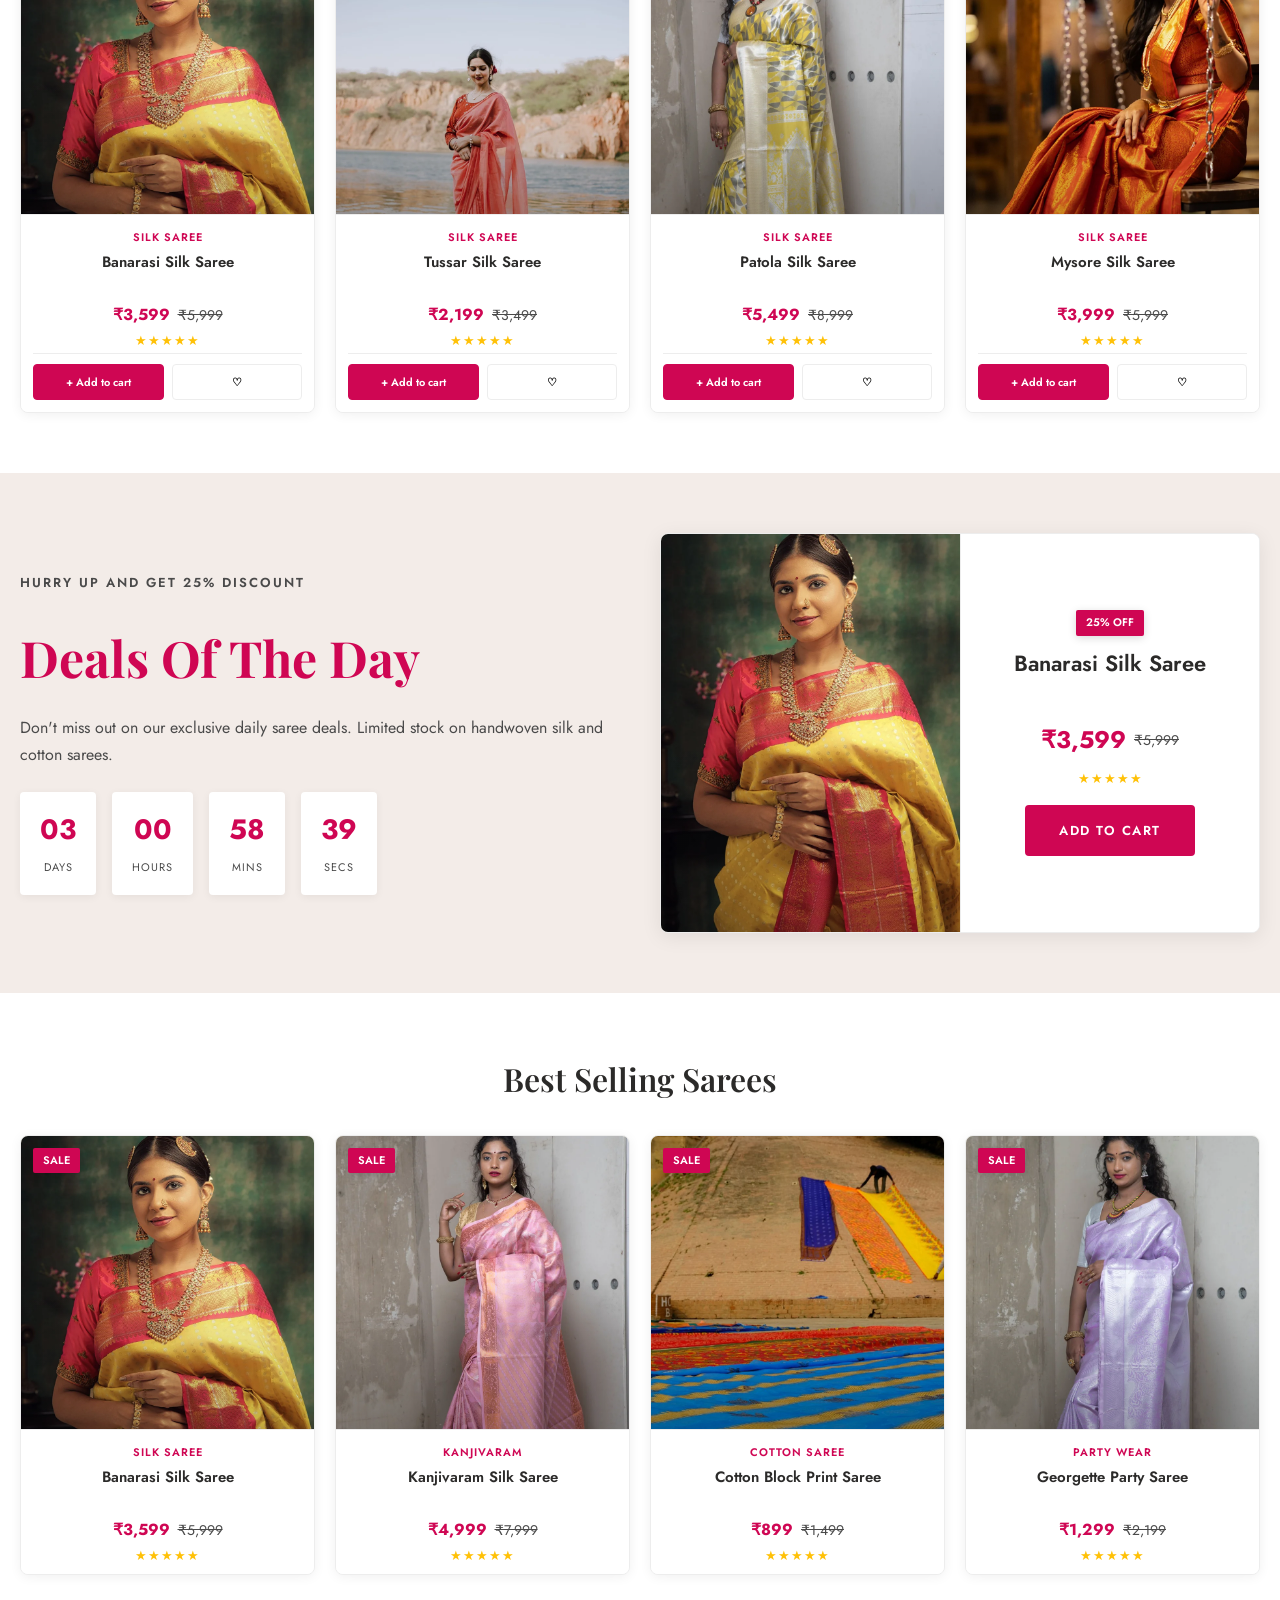
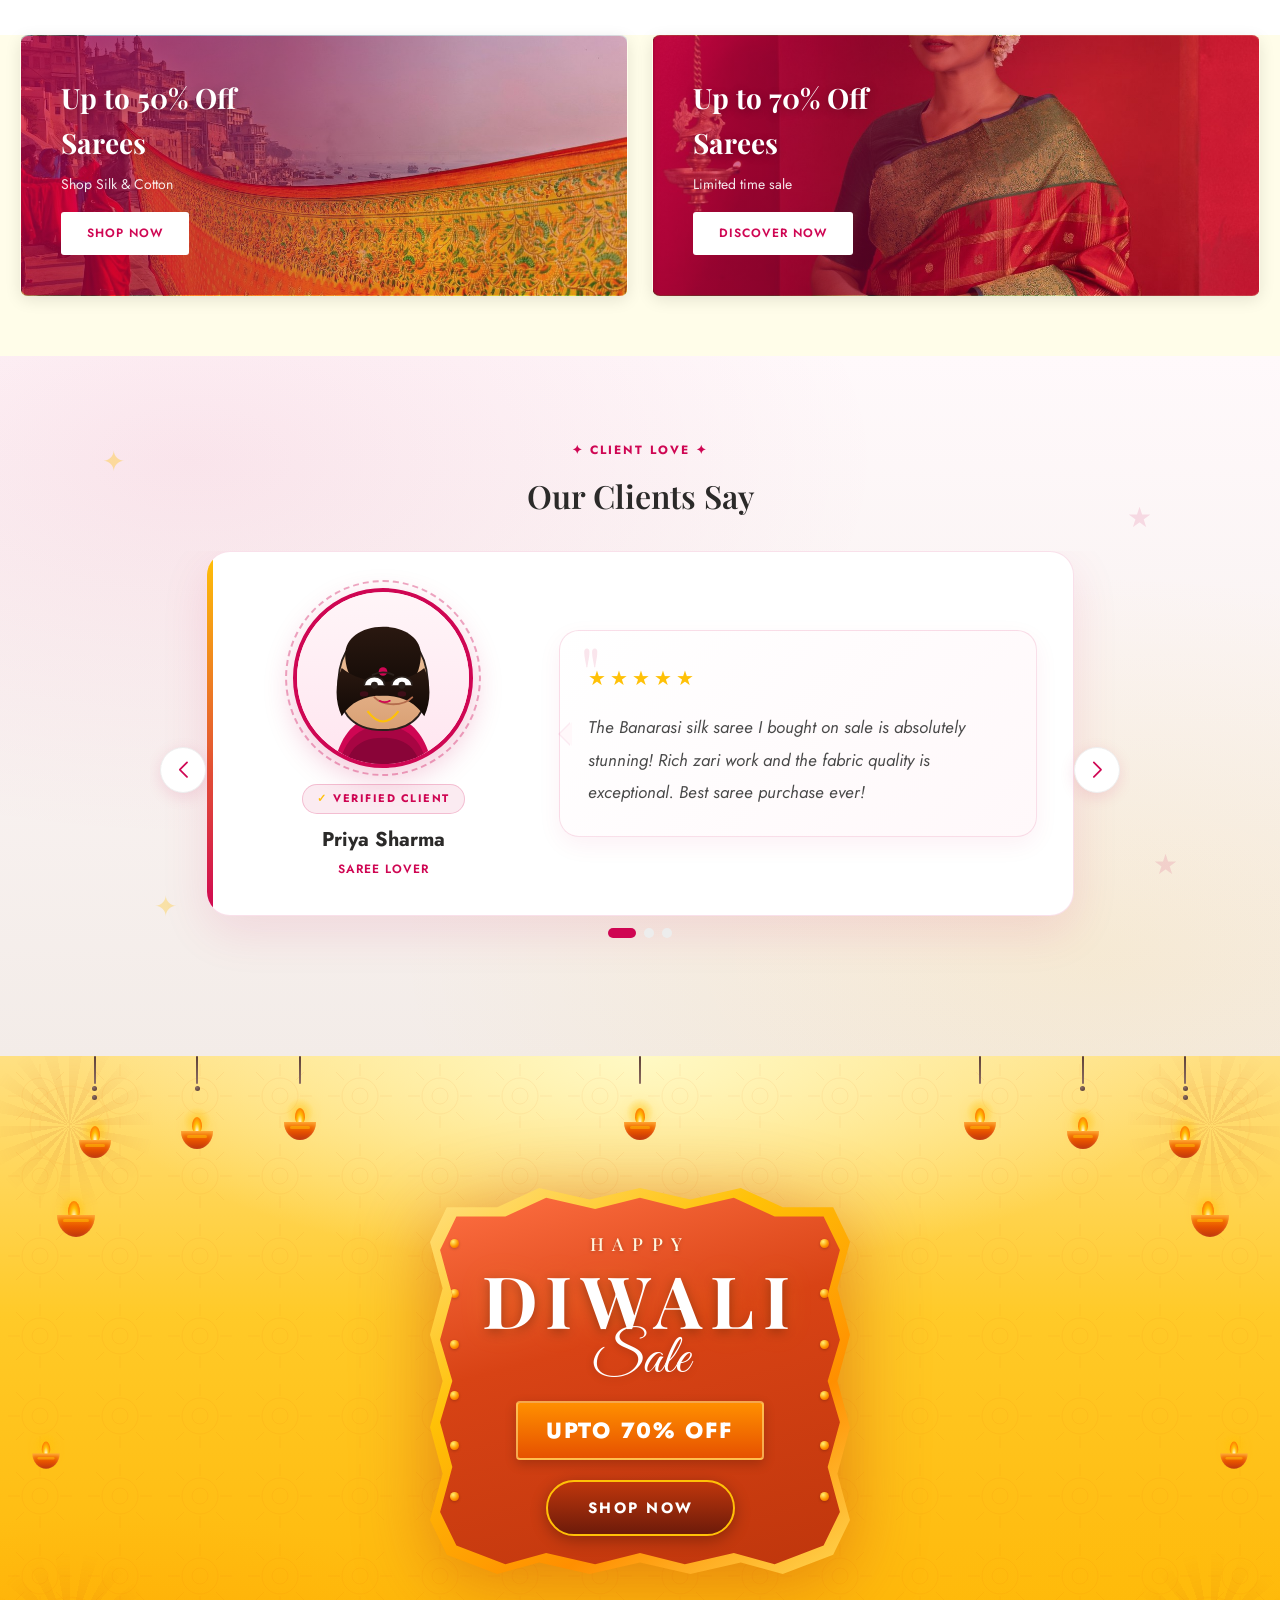
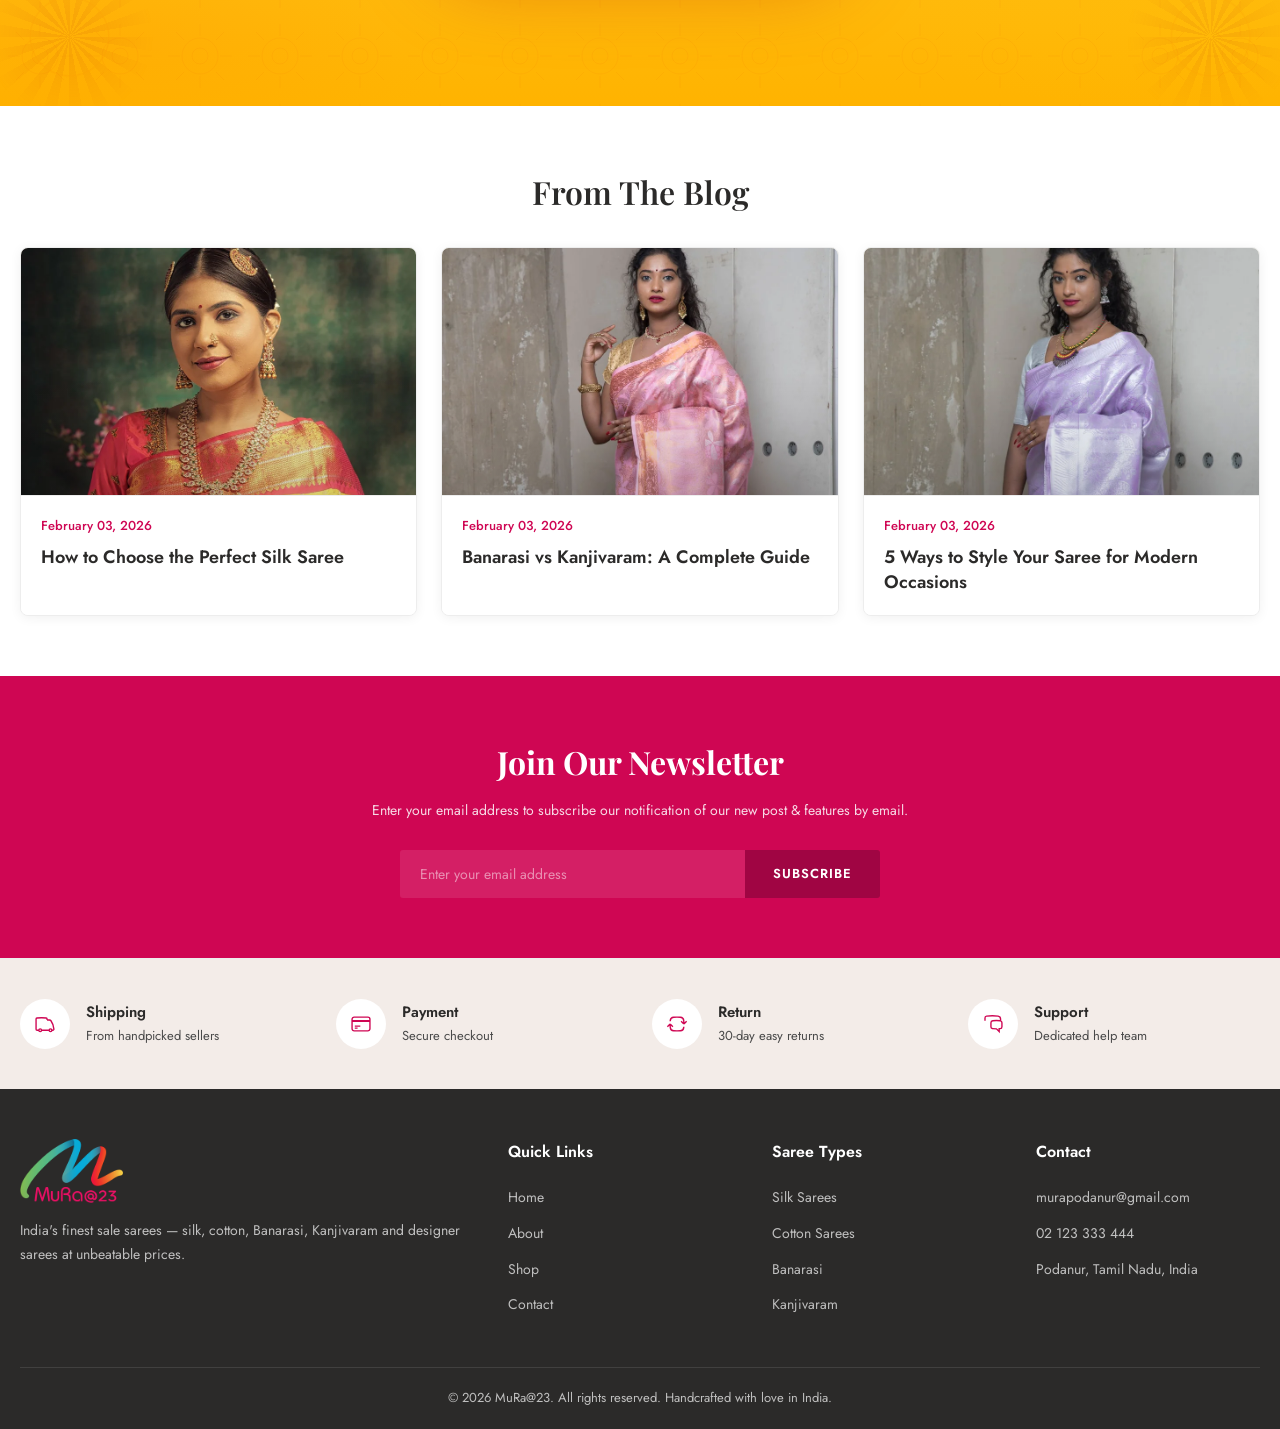
==== commit dc40775d: "Build premium animated Diwali sale banner with HTML/CSS/JS Full 1920x650 responsive banner: golden g" ====
--- a/index.html
+++ b/index.html
@@ -12,6 +12,7 @@
   <link rel="stylesheet" href="css/style.css">
   <link rel="stylesheet" href="css/header.css">
   <link rel="stylesheet" href="css/home.css">
+  <link rel="stylesheet" href="css/diwali-banner.css">
   <link rel="stylesheet" href="css/responsive.css">
   <link rel="preload" as="image" href="images/banners/hero-1.jpg" fetchpriority="high">
   <style>:root { --font-body: 'Jost', sans-serif; --font-heading: 'Playfair Display', serif; }</style>
@@ -267,28 +268,107 @@
       </div>
     </section>
 
-    <!-- CTA — Diwali Festive -->
-    <section class="cta-section cta-section--diwali" aria-label="Diwali festive saree collection">
-      <div class="diwali-banner-wrap">
-        <picture>
-          <source srcset="images/diwali/diwali-sale-banner.webp" type="image/webp">
-          <img
-            src="images/diwali/diwali-sale-banner.png"
-            alt=""
-            class="diwali-banner-full"
-            width="1024"
-            height="1536"
-            loading="lazy"
-            decoding="async"
-            aria-hidden="true"
-          >
-        </picture>
-        <div class="diwali-banner-overlay">
-          <div class="diwali-banner-content">
-            <span class="diwali-banner-tag">✦ Diwali Festive Collection ✦</span>
-            <h2 class="diwali-banner-title">Celebrate Diwali in<br>Handcrafted Silk Sarees</h2>
-            <p class="diwali-banner-desc">Explore our exclusive festive saree sale — Banarasi, Kanjivaram, Paithani and more. Up to <strong>70% off</strong> on handcrafted silk sarees for the festival of lights.</p>
-            <a href="shop.html" class="diwali-banner-btn">Shop Festive Sarees →</a>
+    <!-- CTA — Diwali Sale Banner (HTML/CSS/JS) -->
+    <section class="diwali-sale-banner" id="diwali-sale-banner" aria-labelledby="diwali-sale-heading">
+      <!-- Background -->
+      <div class="dsb-bg" aria-hidden="true">
+        <div class="dsb-bg-gradient"></div>
+        <div class="dsb-bg-pattern"></div>
+      </div>
+
+      <!-- Corner mandala decorations -->
+      <div class="dsb-corner dsb-corner--tl" aria-hidden="true"></div>
+      <div class="dsb-corner dsb-corner--tr" aria-hidden="true"></div>
+      <div class="dsb-corner dsb-corner--bl" aria-hidden="true"></div>
+      <div class="dsb-corner dsb-corner--br" aria-hidden="true"></div>
+
+      <!-- Floating golden particles -->
+      <div class="dsb-particles" aria-hidden="true">
+        <span></span><span></span><span></span><span></span><span></span>
+        <span></span><span></span><span></span><span></span><span></span>
+        <span></span><span></span><span></span><span></span><span></span>
+        <span></span><span></span><span></span><span></span><span></span>
+      </div>
+
+      <!-- Hanging diyas, beads & ornaments from top -->
+      <div class="dsb-hangings" aria-hidden="true">
+        <div class="dsb-hang dsb-hang--1">
+          <span class="dsb-bead-string"></span>
+          <span class="dsb-bead"></span><span class="dsb-bead"></span>
+          <div class="dsb-diya"><span class="dsb-diya-glow"></span><span class="dsb-diya-flame"></span><span class="dsb-diya-body"></span></div>
+        </div>
+        <div class="dsb-hang dsb-hang--2">
+          <span class="dsb-bead-string"></span>
+          <span class="dsb-bead"></span>
+          <div class="dsb-diya"><span class="dsb-diya-glow"></span><span class="dsb-diya-flame"></span><span class="dsb-diya-body"></span></div>
+        </div>
+        <div class="dsb-hang dsb-hang--3">
+          <span class="dsb-bead-string"></span>
+          <div class="dsb-diya"><span class="dsb-diya-glow"></span><span class="dsb-diya-flame"></span><span class="dsb-diya-body"></span></div>
+        </div>
+        <div class="dsb-hang dsb-hang--4">
+          <span class="dsb-bead-string"></span>
+          <div class="dsb-diya"><span class="dsb-diya-glow"></span><span class="dsb-diya-flame"></span><span class="dsb-diya-body"></span></div>
+        </div>
+        <div class="dsb-hang dsb-hang--5">
+          <span class="dsb-bead-string"></span>
+          <span class="dsb-bead"></span>
+          <div class="dsb-diya"><span class="dsb-diya-glow"></span><span class="dsb-diya-flame"></span><span class="dsb-diya-body"></span></div>
+        </div>
+        <div class="dsb-hang dsb-hang--6">
+          <span class="dsb-bead-string"></span>
+          <span class="dsb-bead"></span><span class="dsb-bead"></span>
+          <div class="dsb-diya"><span class="dsb-diya-glow"></span><span class="dsb-diya-flame"></span><span class="dsb-diya-body"></span></div>
+        </div>
+        <div class="dsb-hang dsb-hang--7">
+          <span class="dsb-bead-string"></span>
+          <div class="dsb-diya"><span class="dsb-diya-glow"></span><span class="dsb-diya-flame"></span><span class="dsb-diya-body"></span></div>
+        </div>
+      </div>
+
+      <!-- Side diyas -->
+      <div class="dsb-side-diyas" aria-hidden="true">
+        <div class="dsb-side-diya dsb-side-diya--1">
+          <div class="dsb-diya" style="width:44px;height:60px">
+            <span class="dsb-diya-glow"></span><span class="dsb-diya-flame" style="width:12px;height:18px;bottom:18px"></span>
+            <span class="dsb-diya-body" style="width:38px;height:22px"></span>
+          </div>
+        </div>
+        <div class="dsb-side-diya dsb-side-diya--2">
+          <div class="dsb-diya" style="width:40px;height:56px">
+            <span class="dsb-diya-glow"></span><span class="dsb-diya-flame"></span><span class="dsb-diya-body"></span>
+          </div>
+        </div>
+        <div class="dsb-side-diya dsb-side-diya--3">
+          <div class="dsb-diya" style="width:44px;height:60px">
+            <span class="dsb-diya-glow"></span><span class="dsb-diya-flame" style="width:12px;height:18px;bottom:18px"></span>
+            <span class="dsb-diya-body" style="width:38px;height:22px"></span>
+          </div>
+        </div>
+        <div class="dsb-side-diya dsb-side-diya--4">
+          <div class="dsb-diya" style="width:40px;height:56px">
+            <span class="dsb-diya-glow"></span><span class="dsb-diya-flame"></span><span class="dsb-diya-body"></span>
+          </div>
+        </div>
+      </div>
+
+      <!-- Central ornate sale panel -->
+      <div class="dsb-stage">
+        <div class="dsb-panel">
+          <div class="dsb-panel-frame">
+            <div class="dsb-panel-inner">
+              <div class="dsb-garland dsb-garland--l" aria-hidden="true">
+                <span></span><span></span><span></span><span></span><span></span><span></span>
+              </div>
+              <div class="dsb-garland dsb-garland--r" aria-hidden="true">
+                <span></span><span></span><span></span><span></span><span></span><span></span>
+              </div>
+              <p class="dsb-text-happy">HAPPY</p>
+              <h2 class="dsb-text-diwali" id="diwali-sale-heading">DIWALI</h2>
+              <p class="dsb-text-sale">Sale</p>
+              <p class="dsb-text-offer">UPTO 70% OFF</p>
+              <a href="shop.html" class="dsb-cta" aria-label="Shop Diwali sale sarees now">SHOP NOW</a>
+            </div>
           </div>
         </div>
       </div>
@@ -402,5 +482,6 @@
   <script src="js/sarees.js"></script>
   <script src="js/main.js"></script>
   <script src="js/home.js"></script>
+  <script src="js/diwali-banner.js"></script>
 </body>
 </html>
--- a/css/home.css
+++ b/css/home.css
@@ -1001,118 +1001,6 @@
   border-radius: 5px;
 }
 
-/* ========== CTA SECTION — DIWALI PROMO BANNER ========== */
-.cta-section--diwali {
-  padding: 0;
-  background: #ffca28;
-  text-align: center;
-}
-
-.cta-section--diwali::before,
-.cta-section--diwali::after {
-  display: none;
-}
-
-.diwali-banner-wrap {
-  position: relative;
-  display: block;
-  width: 100%;
-  max-width: 640px;
-  margin: 0 auto;
-  line-height: 0;
-}
-
-.diwali-banner-full {
-  width: 100%;
-  height: auto;
-  display: block;
-}
-
-.diwali-banner-overlay {
-  position: absolute;
-  top: 31.5%;
-  left: 18.5%;
-  width: 63%;
-  height: 41%;
-  z-index: 2;
-  display: flex;
-  align-items: center;
-  justify-content: center;
-  padding: 8px 6px;
-  box-sizing: border-box;
-  background: linear-gradient(
-    165deg,
-    rgba(255, 112, 67, 0.98) 0%,
-    rgba(230, 74, 25, 0.99) 45%,
-    rgba(216, 67, 21, 0.98) 100%
-  );
-  border-radius: 6px;
-}
-
-.diwali-banner-content {
-  width: 100%;
-  max-width: 100%;
-  padding: 0 6px;
-  line-height: 1.4;
-}
-
-.diwali-banner-tag {
-  display: block;
-  font-size: clamp(7px, 1.8vw, 10px);
-  font-weight: 700;
-  letter-spacing: 1.5px;
-  text-transform: uppercase;
-  color: #fff9c4;
-  margin-bottom: 6px;
-}
-
-.diwali-banner-title {
-  font-family: var(--font-heading);
-  font-size: clamp(14px, 3.8vw, 22px);
-  font-weight: 700;
-  color: #fff;
-  margin: 0 0 8px;
-  line-height: 1.15;
-  text-shadow: 0 1px 6px rgba(0, 0, 0, 0.2);
-}
-
-.diwali-banner-desc {
-  font-size: clamp(8px, 2.1vw, 11px);
-  line-height: 1.55;
-  color: rgba(255, 255, 255, 0.95);
-  margin: 0 0 10px;
-}
-
-.diwali-banner-desc strong {
-  color: #ffeb3b;
-  font-weight: 700;
-}
-
-.diwali-banner-btn {
-  display: inline-flex;
-  align-items: center;
-  justify-content: center;
-  padding: clamp(6px, 1.6vw, 10px) clamp(14px, 3.5vw, 22px);
-  background: linear-gradient(180deg, #6d2c1a 0%, #4e1f12 100%);
-  color: #fff;
-  font-size: clamp(8px, 2vw, 11px);
-  font-weight: 700;
-  letter-spacing: 1px;
-  text-transform: uppercase;
-  text-decoration: none;
-  border-radius: 999px;
-  border: 1px solid rgba(255, 255, 255, 0.2);
-  box-shadow: 0 3px 10px rgba(0, 0, 0, 0.25);
-  transition: transform 0.2s, box-shadow 0.2s;
-}
-
-.diwali-banner-btn:hover {
-  transform: translateY(-1px);
-  box-shadow: 0 5px 14px rgba(0, 0, 0, 0.3);
-  color: #fff;
-}
-
-
 /* Legacy CTA fallback */
 .cta-section:not(.cta-section--diwali) {
   padding: 80px 20px;
--- a/css/diwali-banner.css
+++ b/css/diwali-banner.css
@@ -0,0 +1,553 @@
+/* ============================================================
+   DIWALI SALE BANNER — Premium animated promotional section
+   Desktop: 1920×650 | HTML/CSS/JS only (no background image)
+   ============================================================ */
+
+/* ---------- Base banner container ---------- */
+.diwali-sale-banner {
+  --dsb-gold: #ffc107;
+  --dsb-gold-light: #ffe082;
+  --dsb-orange: #ff7043;
+  --dsb-orange-deep: #e65100;
+  --dsb-red: #c62828;
+  --dsb-cream: #fff8e1;
+  --dsb-panel: #d84315;
+  --dsb-panel-dark: #bf360c;
+  position: relative;
+  width: 100%;
+  height: 650px;
+  overflow: hidden;
+  isolation: isolate;
+  opacity: 0;
+  animation: dsb-bg-fade 1s ease forwards;
+}
+
+.diwali-sale-banner.dsb-loaded {
+  opacity: 1;
+}
+
+@keyframes dsb-bg-fade {
+  from { opacity: 0; }
+  to { opacity: 1; }
+}
+
+/* ---------- Background: golden gradient + pattern ---------- */
+.dsb-bg {
+  position: absolute;
+  inset: 0;
+  z-index: 0;
+}
+
+.dsb-bg-gradient {
+  position: absolute;
+  inset: 0;
+  background:
+    radial-gradient(ellipse 80% 60% at 50% 0%, #fff9c4 0%, transparent 55%),
+    radial-gradient(ellipse 50% 40% at 10% 90%, rgba(255, 152, 0, 0.25) 0%, transparent 50%),
+    radial-gradient(ellipse 45% 35% at 90% 85%, rgba(255, 193, 7, 0.2) 0%, transparent 45%),
+    linear-gradient(180deg, #ffe082 0%, #ffca28 40%, #ffb300 100%);
+}
+
+.dsb-bg-pattern {
+  position: absolute;
+  inset: 0;
+  opacity: 0.12;
+  background-image: url("data:image/svg+xml,%3Csvg width='80' height='80' viewBox='0 0 80 80' xmlns='http://www.w3.org/2000/svg'%3E%3Cg fill='none' stroke='%23e65100' stroke-width='0.6'%3E%3Ccircle cx='40' cy='40' r='18'/%3E%3Ccircle cx='40' cy='40' r='8'/%3E%3Cpath d='M40 8v12M40 60v12M8 40h12M60 40h12M16 16l8 8M56 56l8 8M64 16l-8 8M16 64l8-8'/%3E%3C/g%3E%3C/svg%3E");
+  background-size: 80px 80px;
+}
+
+/* ---------- Corner mandala decorations ---------- */
+.dsb-corner {
+  position: absolute;
+  width: clamp(100px, 14vw, 200px);
+  height: clamp(100px, 14vw, 200px);
+  z-index: 1;
+  opacity: 0.18;
+  background:
+    radial-gradient(circle, transparent 30%, rgba(230, 81, 0, 0.5) 31%, transparent 32%),
+    repeating-conic-gradient(rgba(191, 54, 12, 0.45) 0deg 10deg, transparent 10deg 20deg);
+  border-radius: 50%;
+  -webkit-mask: radial-gradient(circle, #000 20%, transparent 68%);
+  mask: radial-gradient(circle, #000 20%, transparent 68%);
+  pointer-events: none;
+}
+
+.dsb-corner--tl { top: -20px; left: -20px; }
+.dsb-corner--tr { top: -20px; right: -20px; transform: scaleX(-1); }
+.dsb-corner--bl { bottom: -20px; left: -20px; transform: scaleY(-1); }
+.dsb-corner--br { bottom: -20px; right: -20px; transform: scale(-1); }
+
+/* ---------- Floating golden particles ---------- */
+.dsb-particles {
+  position: absolute;
+  inset: 0;
+  z-index: 2;
+  pointer-events: none;
+}
+
+.dsb-particles span {
+  position: absolute;
+  bottom: -10px;
+  width: 4px;
+  height: 4px;
+  border-radius: 50%;
+  background: radial-gradient(circle, #fffde7, var(--dsb-gold));
+  box-shadow: 0 0 6px rgba(255, 193, 7, 0.8);
+  opacity: 0;
+  animation: dsb-particle-rise 6s ease-in-out infinite;
+}
+
+.dsb-particles span:nth-child(1)  { left: 8%;  animation-delay: 0s;    width: 3px; height: 3px; }
+.dsb-particles span:nth-child(2)  { left: 15%; animation-delay: 1.2s; }
+.dsb-particles span:nth-child(3)  { left: 22%; animation-delay: 2.4s; width: 5px; height: 5px; }
+.dsb-particles span:nth-child(4)  { left: 31%; animation-delay: 0.6s; }
+.dsb-particles span:nth-child(5)  { left: 42%; animation-delay: 3s;   width: 3px; height: 3px; }
+.dsb-particles span:nth-child(6)  { left: 55%; animation-delay: 1.8s; }
+.dsb-particles span:nth-child(7)  { left: 63%; animation-delay: 4s;   width: 5px; height: 5px; }
+.dsb-particles span:nth-child(8)  { left: 71%; animation-delay: 0.3s; }
+.dsb-particles span:nth-child(9)  { left: 78%; animation-delay: 2s;   width: 3px; height: 3px; }
+.dsb-particles span:nth-child(10) { left: 86%; animation-delay: 3.5s; }
+.dsb-particles span:nth-child(11) { left: 92%; animation-delay: 1s;   width: 4px; height: 4px; }
+.dsb-particles span:nth-child(12) { left: 5%;  animation-delay: 4.5s; }
+.dsb-particles span:nth-child(13) { left: 48%; animation-delay: 2.8s; width: 3px; height: 3px; }
+.dsb-particles span:nth-child(14) { left: 36%; animation-delay: 5s;   }
+.dsb-particles span:nth-child(15) { left: 68%; animation-delay: 0.9s; width: 5px; height: 5px; }
+.dsb-particles span:nth-child(16) { left: 25%; animation-delay: 3.2s; }
+.dsb-particles span:nth-child(17) { left: 58%; animation-delay: 4.2s; width: 3px; height: 3px; }
+.dsb-particles span:nth-child(18) { left: 82%; animation-delay: 1.5s; }
+.dsb-particles span:nth-child(19) { left: 12%; animation-delay: 2.2s; width: 5px; height: 5px; }
+.dsb-particles span:nth-child(20) { left: 95%; animation-delay: 3.8s; }
+
+@keyframes dsb-particle-rise {
+  0%   { transform: translateY(0) scale(0.6); opacity: 0; }
+  15%  { opacity: 0.9; }
+  85%  { opacity: 0.4; }
+  100% { transform: translateY(-620px) scale(1.1); opacity: 0; }
+}
+
+/* ---------- Hanging decorations (diyas, beads, ornaments) ---------- */
+.dsb-hangings {
+  position: absolute;
+  inset: 0;
+  z-index: 3;
+  pointer-events: none;
+}
+
+.dsb-hang {
+  position: absolute;
+  top: 0;
+  display: flex;
+  flex-direction: column;
+  align-items: center;
+  transform-origin: top center;
+  opacity: 0;
+  animation: dsb-hang-in 0.8s ease forwards, dsb-swing 4s ease-in-out infinite;
+}
+
+.dsb-hang--1  { left: 6%;  animation-delay: 0.2s, 1s; }
+.dsb-hang--2  { left: 14%; animation-delay: 0.35s, 1.2s; }
+.dsb-hang--3  { left: 22%; animation-delay: 0.5s, 1.4s; }
+.dsb-hang--4  { right: 22%; animation-delay: 0.35s, 1.1s; }
+.dsb-hang--5  { right: 14%; animation-delay: 0.5s, 1.3s; }
+.dsb-hang--6  { right: 6%;  animation-delay: 0.2s, 1.5s; }
+.dsb-hang--7  { left: 50%; margin-left: -18px; animation-delay: 0.4s, 1s; animation-name: dsb-hang-in, dsb-swing-center; }
+
+@keyframes dsb-hang-in {
+  from { opacity: 0; }
+  to   { opacity: 1; }
+}
+
+@keyframes dsb-swing {
+  0%, 100% { transform: rotate(-4deg); }
+  50%      { transform: rotate(4deg); }
+}
+
+@keyframes dsb-swing-center {
+  0%, 100% { transform: rotate(-3deg); }
+  50%      { transform: rotate(3deg); }
+}
+
+.dsb-bead-string {
+  width: 2px;
+  height: 28px;
+  background: linear-gradient(180deg, #5d4037, #8d6e63);
+  border-radius: 1px;
+}
+
+.dsb-bead {
+  width: 5px;
+  height: 5px;
+  margin: 2px 0;
+  border-radius: 50%;
+  background: radial-gradient(circle at 35% 30%, #8d6e63, #4e342e);
+}
+
+/* ---------- Diya component ---------- */
+.dsb-diya {
+  position: relative;
+  width: 36px;
+  height: 52px;
+  margin-top: 4px;
+}
+
+.dsb-diya-body {
+  position: absolute;
+  bottom: 0;
+  left: 50%;
+  width: 32px;
+  height: 18px;
+  margin-left: -16px;
+  background: linear-gradient(180deg, #ff8f00 0%, #e65100 55%, #bf360c 100%);
+  border-radius: 0 0 50% 50% / 0 0 100% 100%;
+  box-shadow: inset 0 2px 4px rgba(255, 255, 255, 0.25);
+}
+
+.dsb-diya-body::before {
+  content: '';
+  position: absolute;
+  inset: 4px 6px auto;
+  height: 3px;
+  border-radius: 2px;
+  background: rgba(255, 193, 7, 0.5);
+}
+
+.dsb-diya-flame {
+  position: absolute;
+  bottom: 16px;
+  left: 50%;
+  width: 10px;
+  height: 16px;
+  margin-left: -5px;
+  background: radial-gradient(ellipse at 50% 90%, #fffde7 0%, #ffc107 40%, #ff6f00 80%, transparent 100%);
+  border-radius: 50% 50% 50% 50% / 60% 60% 40% 40%;
+  animation: dsb-flicker 1.2s ease-in-out infinite;
+  filter: drop-shadow(0 0 8px rgba(255, 193, 7, 0.9));
+}
+
+.dsb-diya-glow {
+  position: absolute;
+  bottom: 14px;
+  left: 50%;
+  width: 28px;
+  height: 28px;
+  margin-left: -14px;
+  border-radius: 50%;
+  background: radial-gradient(circle, rgba(255, 193, 7, 0.45) 0%, transparent 70%);
+  animation: dsb-glow 1.2s ease-in-out infinite;
+}
+
+@keyframes dsb-flicker {
+  0%, 100% { transform: scaleX(1) scaleY(1) translateY(0); opacity: 1; }
+  25%  { transform: scaleX(0.88) scaleY(1.08) translateY(-1px); opacity: 0.92; }
+  50%  { transform: scaleX(1.05) scaleY(0.95) translateY(1px); opacity: 1; }
+  75%  { transform: scaleX(0.92) scaleY(1.04) translateY(-0.5px); opacity: 0.88; }
+}
+
+@keyframes dsb-glow {
+  0%, 100% { opacity: 0.5; transform: scale(1); }
+  50%      { opacity: 0.85; transform: scale(1.15); }
+}
+
+/* Side diyas (larger, positioned on banner sides) */
+.dsb-side-diyas {
+  position: absolute;
+  inset: 0;
+  z-index: 4;
+  pointer-events: none;
+}
+
+.dsb-side-diya {
+  position: absolute;
+  opacity: 0;
+  animation: dsb-diya-in 0.9s ease forwards;
+}
+
+.dsb-side-diya--1 { top: 18%; left: 4%;  animation-delay: 0.45s; }
+.dsb-side-diya--2 { top: 55%; left: 2%;  animation-delay: 0.6s; }
+.dsb-side-diya--2 .dsb-diya { transform: scale(0.85); }
+.dsb-side-diya--3 { top: 18%; right: 4%; animation-delay: 0.55s; }
+.dsb-side-diya--4 { top: 55%; right: 2%; animation-delay: 0.7s; }
+.dsb-side-diya--4 .dsb-diya { transform: scale(0.85); }
+
+.dsb-side-diya--2 { animation-name: dsb-diya-in; }
+.dsb-side-diya--4 { animation-name: dsb-diya-in; }
+
+@keyframes dsb-diya-in {
+  from { opacity: 0; transform: translateY(10px); }
+  to   { opacity: 1; transform: translateY(0); }
+}
+
+/* Remove duplicate rule below if present */
+.dsb-side-diya--2,
+.dsb-side-diya--4 {
+  /* scale applied on inner .dsb-diya */
+}
+
+/* ---------- Central stage & ornate panel ---------- */
+.dsb-stage {
+  position: relative;
+  z-index: 5;
+  display: flex;
+  align-items: center;
+  justify-content: center;
+  height: 100%;
+  padding: 40px 20px;
+}
+
+.dsb-panel {
+  position: relative;
+  width: min(420px, 88vw);
+  opacity: 0;
+  transform: scale(0.88);
+  animation: dsb-panel-in 1s cubic-bezier(0.22, 1, 0.36, 1) 0.55s forwards;
+}
+
+@keyframes dsb-panel-in {
+  0%   { opacity: 0; transform: scale(0.88); filter: drop-shadow(0 0 0 transparent); }
+  70%  { filter: drop-shadow(0 0 40px rgba(255, 193, 7, 0.5)); }
+  100% { opacity: 1; transform: scale(1); filter: drop-shadow(0 12px 40px rgba(191, 54, 12, 0.45)); }
+}
+
+/* Ornate outer gold frame (SVG mask shape via clip-path) */
+.dsb-panel-frame {
+  position: relative;
+  padding: 6px;
+  background: linear-gradient(145deg, #ffe082 0%, #ffc107 35%, #ff8f00 70%, #ffd54f 100%);
+  clip-path: polygon(
+    50% 0%, 62% 3%, 74% 0%, 84% 5%, 96% 5%, 100% 14%,
+    97% 26%, 100% 38%, 97% 50%, 100% 62%, 97% 74%,
+    100% 86%, 96% 95%, 84% 100%, 74% 97%, 62% 100%,
+    50% 97%, 38% 100%, 26% 97%, 16% 100%, 4% 95%,
+    0% 86%, 3% 74%, 0% 62%, 3% 50%, 0% 38%,
+    3% 26%, 0% 14%, 4% 5%, 16% 5%, 26% 0%, 38% 3%
+  );
+  box-shadow: 0 0 30px rgba(255, 193, 7, 0.35);
+}
+
+.dsb-panel-inner {
+  position: relative;
+  padding: 36px 28px 32px;
+  text-align: center;
+  background: linear-gradient(165deg, #ff7043 0%, var(--dsb-panel) 40%, var(--dsb-panel-dark) 100%);
+  clip-path: polygon(
+    50% 1%, 61% 4%, 73% 1%, 83% 6%, 95% 6%, 99% 15%,
+    96% 27%, 99% 39%, 96% 50%, 99% 61%, 96% 73%,
+    99% 85%, 95% 94%, 83% 99%, 73% 96%, 61% 99%,
+    50% 96%, 39% 99%, 27% 96%, 17% 99%, 5% 94%,
+    1% 85%, 4% 73%, 1% 61%, 4% 50%, 1% 39%,
+    4% 27%, 1% 15%, 5% 6%, 17% 6%, 27% 1%, 39% 4%
+  );
+}
+
+/* Marigold garlands inside panel */
+.dsb-garland {
+  position: absolute;
+  top: 12%;
+  bottom: 18%;
+  width: 10px;
+  display: flex;
+  flex-direction: column;
+  justify-content: space-between;
+  pointer-events: none;
+}
+
+.dsb-garland--l { left: 14px; }
+.dsb-garland--r { right: 14px; }
+
+.dsb-garland span {
+  width: 9px;
+  height: 9px;
+  border-radius: 50%;
+  background: radial-gradient(circle at 35% 30%, #fff176, #ff9800 55%, #e65100);
+  box-shadow: 0 1px 3px rgba(0, 0, 0, 0.2);
+}
+
+/* ---------- Text hierarchy & entrance animations ---------- */
+.dsb-text-happy {
+  font-family: var(--font-heading);
+  font-size: clamp(14px, 2vw, 18px);
+  font-weight: 500;
+  letter-spacing: 0.35em;
+  text-transform: uppercase;
+  color: var(--dsb-cream);
+  margin: 0 0 4px;
+  opacity: 0;
+  transform: translateY(12px);
+  text-shadow: 0 1px 4px rgba(0, 0, 0, 0.25);
+  animation: dsb-text-in 0.8s ease 0.95s forwards, dsb-letter-space 1.2s ease 1.1s forwards;
+}
+
+.dsb-text-diwali {
+  font-family: var(--font-heading);
+  font-size: clamp(42px, 7vw, 72px);
+  font-weight: 700;
+  line-height: 1;
+  letter-spacing: 0.12em;
+  color: #fff;
+  margin: 0 0 2px;
+  opacity: 0;
+  transform: translateY(16px);
+  text-shadow: 0 3px 12px rgba(0, 0, 0, 0.3), 0 0 30px rgba(255, 193, 7, 0.2);
+  animation: dsb-text-in 0.8s ease 1.15s forwards, dsb-text-glow 3s ease-in-out 1.8s infinite;
+}
+
+.dsb-text-sale {
+  font-family: 'Great Vibes', cursive;
+  font-size: clamp(36px, 6vw, 56px);
+  color: #fff;
+  margin: -6px 0 14px;
+  line-height: 1;
+  opacity: 0;
+  transform: translateY(12px);
+  text-shadow: 0 2px 8px rgba(0, 0, 0, 0.2);
+  animation: dsb-text-in 0.8s ease 1.35s forwards;
+}
+
+.dsb-text-offer {
+  display: inline-block;
+  padding: 10px 28px;
+  margin: 0 0 20px;
+  font-size: clamp(16px, 2.5vw, 22px);
+  font-weight: 800;
+  letter-spacing: 0.08em;
+  color: #fff;
+  background: linear-gradient(180deg, #ff8f00 0%, #e65100 100%);
+  border: 2px solid rgba(255, 224, 130, 0.6);
+  border-radius: 4px;
+  box-shadow: 0 4px 12px rgba(0, 0, 0, 0.2);
+  opacity: 0;
+  transform: translateY(12px);
+  animation: dsb-text-in 0.8s ease 1.55s forwards;
+}
+
+@keyframes dsb-text-in {
+  to { opacity: 1; transform: translateY(0); }
+}
+
+@keyframes dsb-letter-space {
+  from { letter-spacing: 0.2em; }
+  to   { letter-spacing: 0.45em; }
+}
+
+@keyframes dsb-text-glow {
+  0%, 100% { text-shadow: 0 3px 12px rgba(0, 0, 0, 0.3), 0 0 20px rgba(255, 193, 7, 0.15); }
+  50%      { text-shadow: 0 3px 12px rgba(0, 0, 0, 0.3), 0 0 35px rgba(255, 193, 7, 0.35); }
+}
+
+/* ---------- CTA button ---------- */
+.dsb-cta {
+  display: inline-flex;
+  align-items: center;
+  justify-content: center;
+  padding: 14px 40px;
+  font-size: clamp(13px, 1.8vw, 15px);
+  font-weight: 700;
+  letter-spacing: 0.15em;
+  text-transform: uppercase;
+  text-decoration: none;
+  color: #fff;
+  background: linear-gradient(180deg, #bf360c 0%, #6d1b0a 100%);
+  border: 2px solid var(--dsb-gold);
+  border-radius: 999px;
+  box-shadow: 0 4px 16px rgba(0, 0, 0, 0.3);
+  opacity: 0;
+  transform: translateY(12px);
+  animation: dsb-text-in 0.8s ease 1.75s forwards, dsb-cta-pulse 2.5s ease-in-out 2.5s infinite;
+  transition: transform 0.3s ease, box-shadow 0.3s ease;
+  will-change: transform;
+}
+
+.dsb-cta:hover {
+  transform: scale(1.08);
+  box-shadow: 0 8px 28px rgba(255, 193, 7, 0.45), 0 4px 16px rgba(0, 0, 0, 0.35);
+  color: #fff;
+}
+
+@keyframes dsb-cta-pulse {
+  0%, 100% { box-shadow: 0 4px 16px rgba(0, 0, 0, 0.3); }
+  50%      { box-shadow: 0 6px 22px rgba(255, 193, 7, 0.35); }
+}
+
+/* ---------- Reduced motion ---------- */
+.diwali-sale-banner.dsb-reduced-motion,
+.diwali-sale-banner.dsb-reduced-motion * {
+  animation: none !important;
+  transition: none !important;
+  opacity: 1 !important;
+  transform: none !important;
+}
+
+.diwali-sale-banner.dsb-reduced-motion .dsb-hang--7 {
+  transform: translateX(-50%);
+}
+
+/* ---------- Tablet ---------- */
+@media (max-width: 1024px) {
+  .diwali-sale-banner {
+    height: 560px;
+  }
+
+  .dsb-side-diya--2,
+  .dsb-side-diya--4 {
+    display: none;
+  }
+
+  .dsb-hang--2,
+  .dsb-hang--5 {
+    display: none;
+  }
+}
+
+/* ---------- Mobile ---------- */
+@media (max-width: 640px) {
+  .diwali-sale-banner {
+    height: 500px;
+  }
+
+  .dsb-corner {
+    opacity: 0.1;
+    width: 80px;
+    height: 80px;
+  }
+
+  .dsb-hang--3,
+  .dsb-hang--4 {
+    display: none;
+  }
+
+  .dsb-side-diyas {
+    display: none;
+  }
+
+  .dsb-panel-inner {
+    padding: 28px 20px 24px;
+  }
+
+  .dsb-garland {
+    display: none;
+  }
+
+  .dsb-text-offer {
+    padding: 8px 18px;
+    margin-bottom: 16px;
+  }
+
+  .dsb-cta {
+    padding: 12px 28px;
+  }
+
+  @keyframes dsb-particle-rise {
+    100% { transform: translateY(-480px) scale(1.1); }
+  }
+}
+
+@media (max-width: 400px) {
+  .diwali-sale-banner {
+    height: 460px;
+  }
+
+  .dsb-hang--1,
+  .dsb-hang--6 {
+    transform: scale(0.85);
+  }
+}
--- a/css/responsive.css
+++ b/css/responsive.css
@@ -428,22 +428,6 @@
 
   .promo-banner h3 {
     font-size: 22px;
-  }
-
-  .cta-section--diwali {
-    padding: 0;
-  }
-
-  .diwali-banner-wrap {
-    max-width: 100%;
-  }
-
-  .diwali-banner-overlay {
-    top: 31%;
-    left: 17%;
-    width: 66%;
-    height: 42%;
-    padding: 6px 4px;
   }
 
   .blog-section,
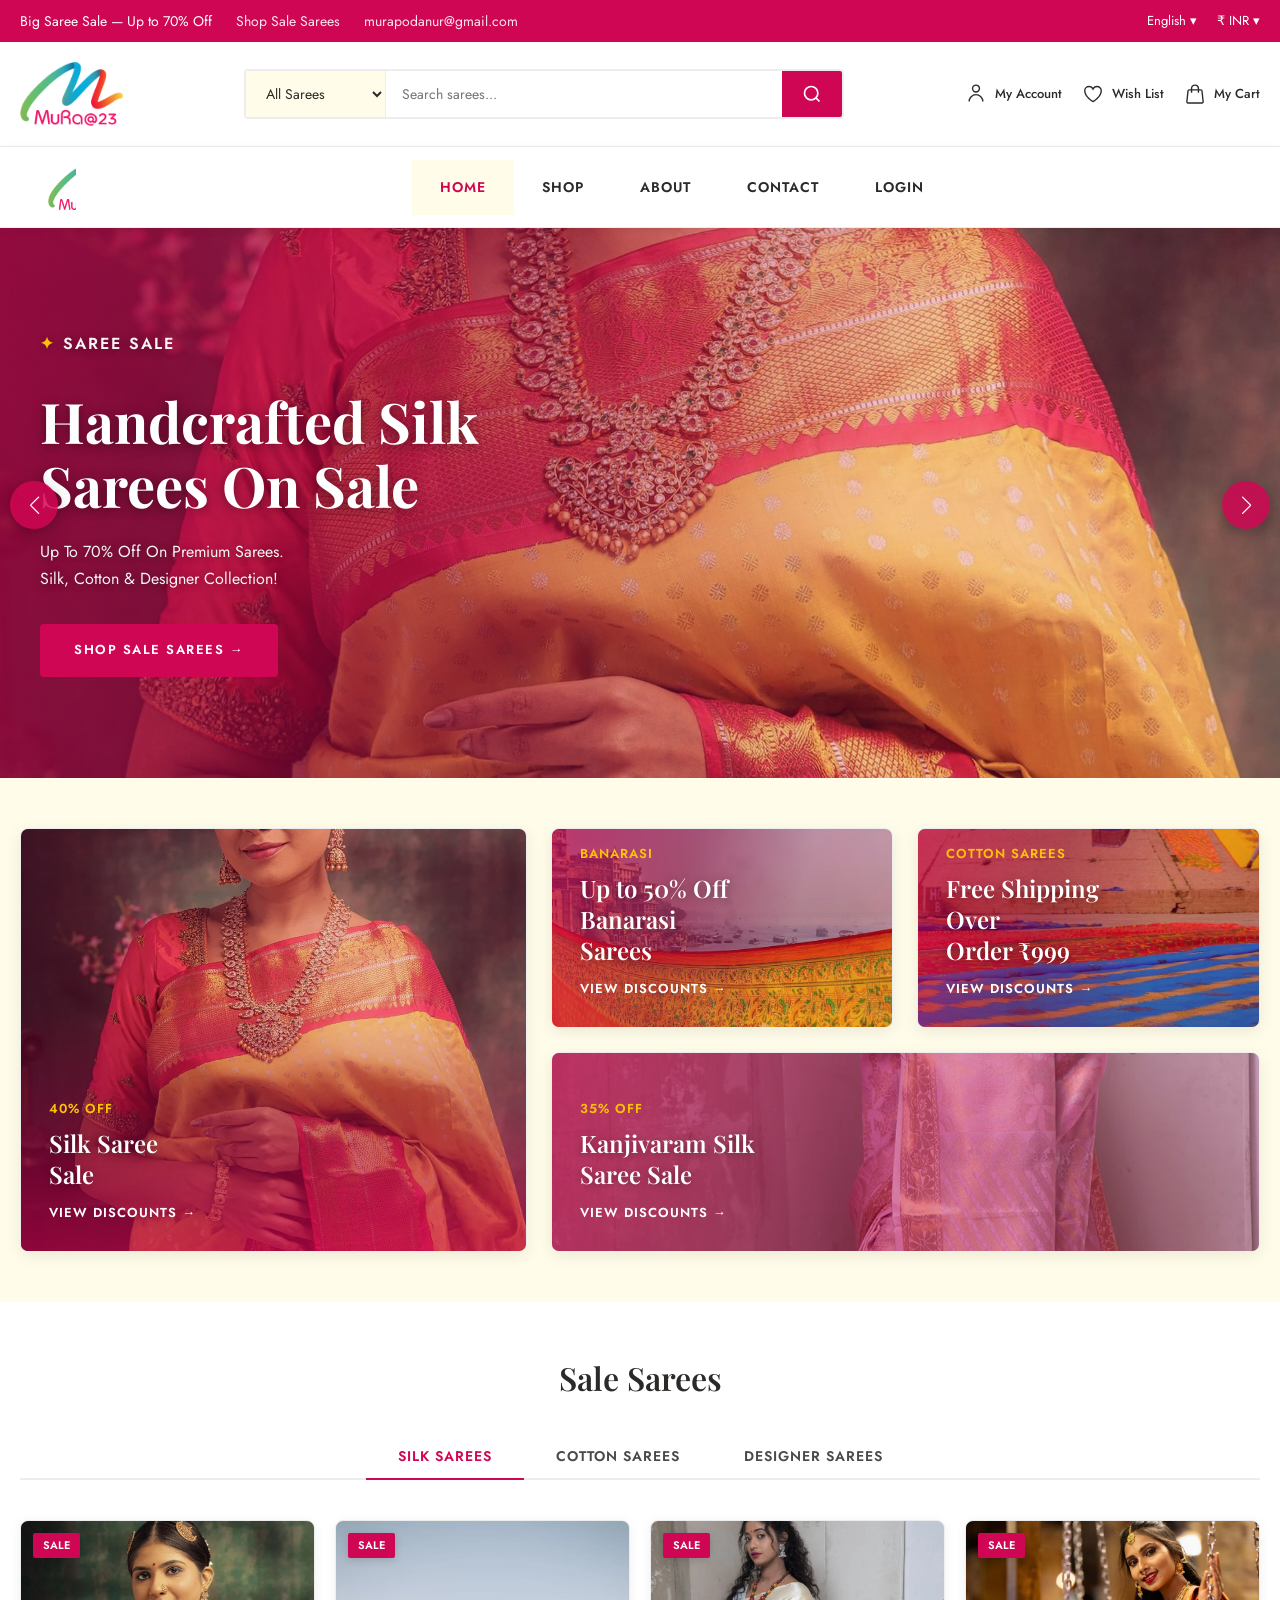
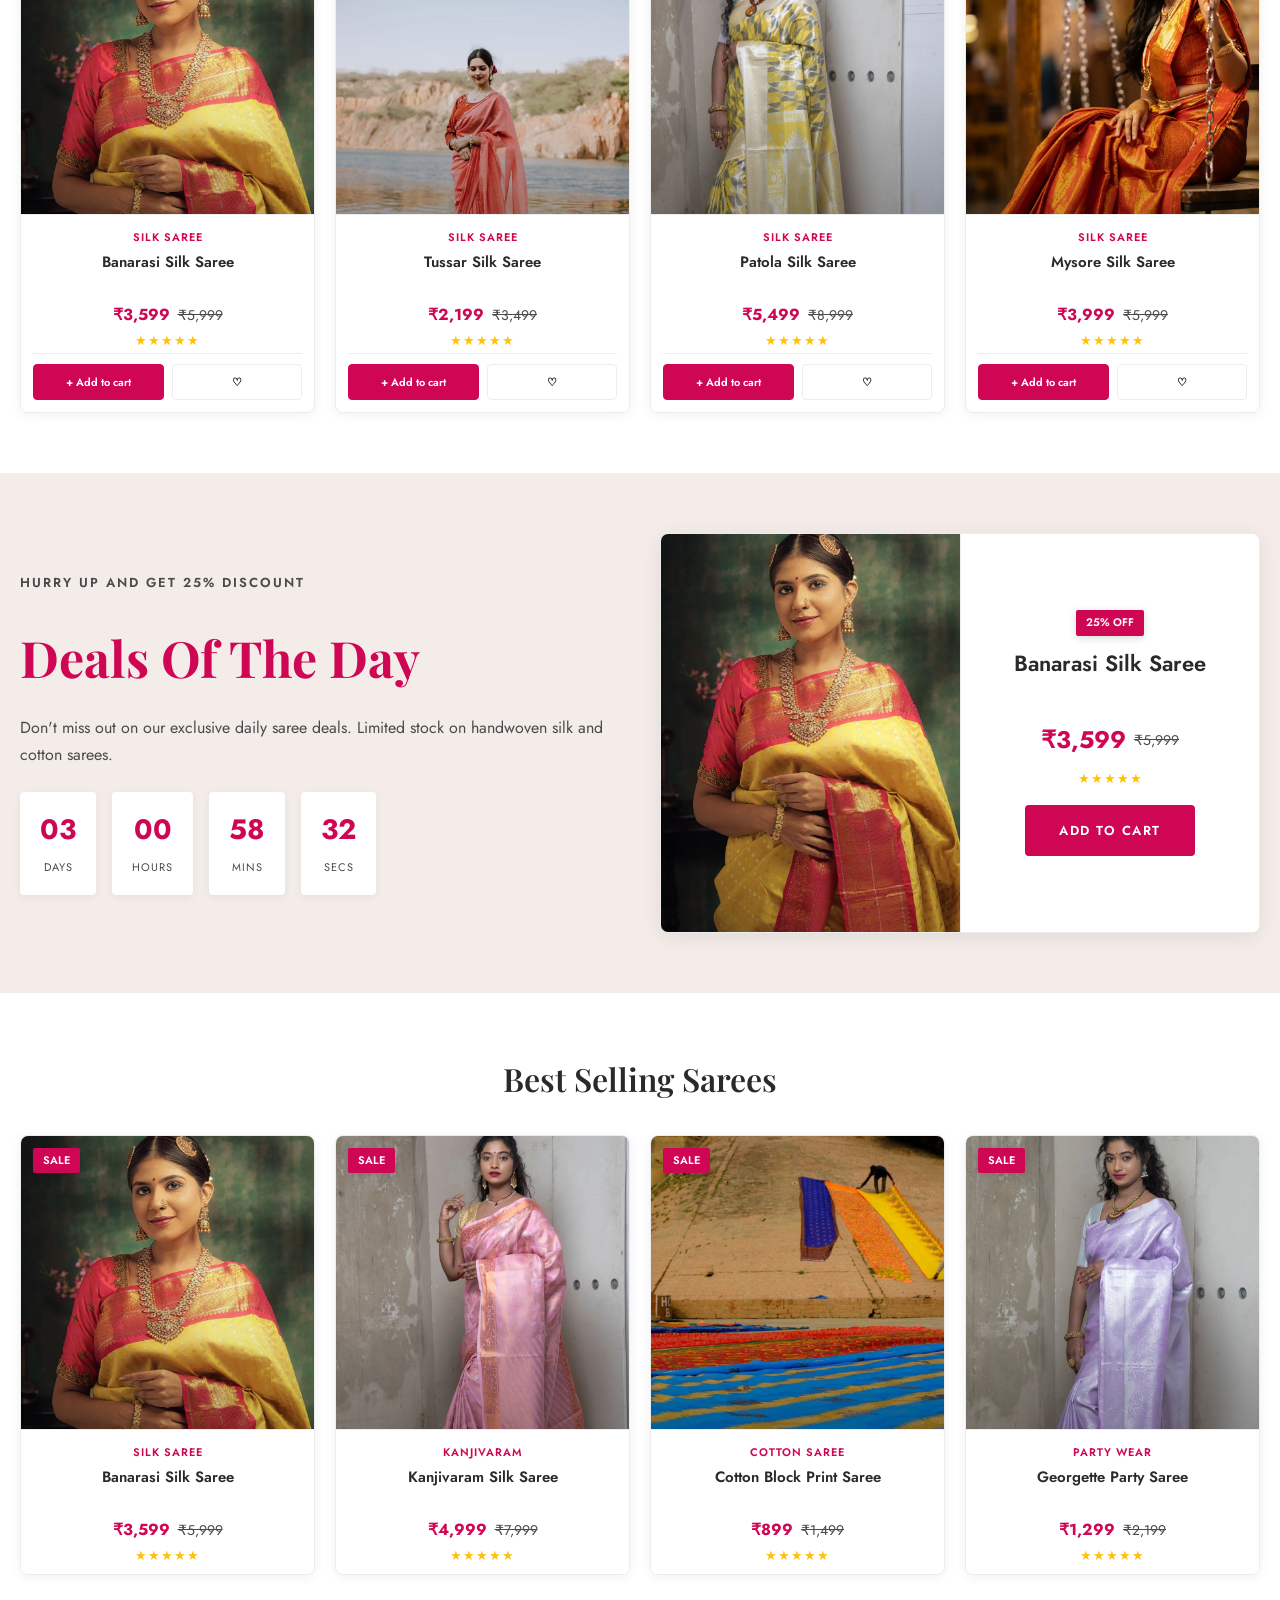
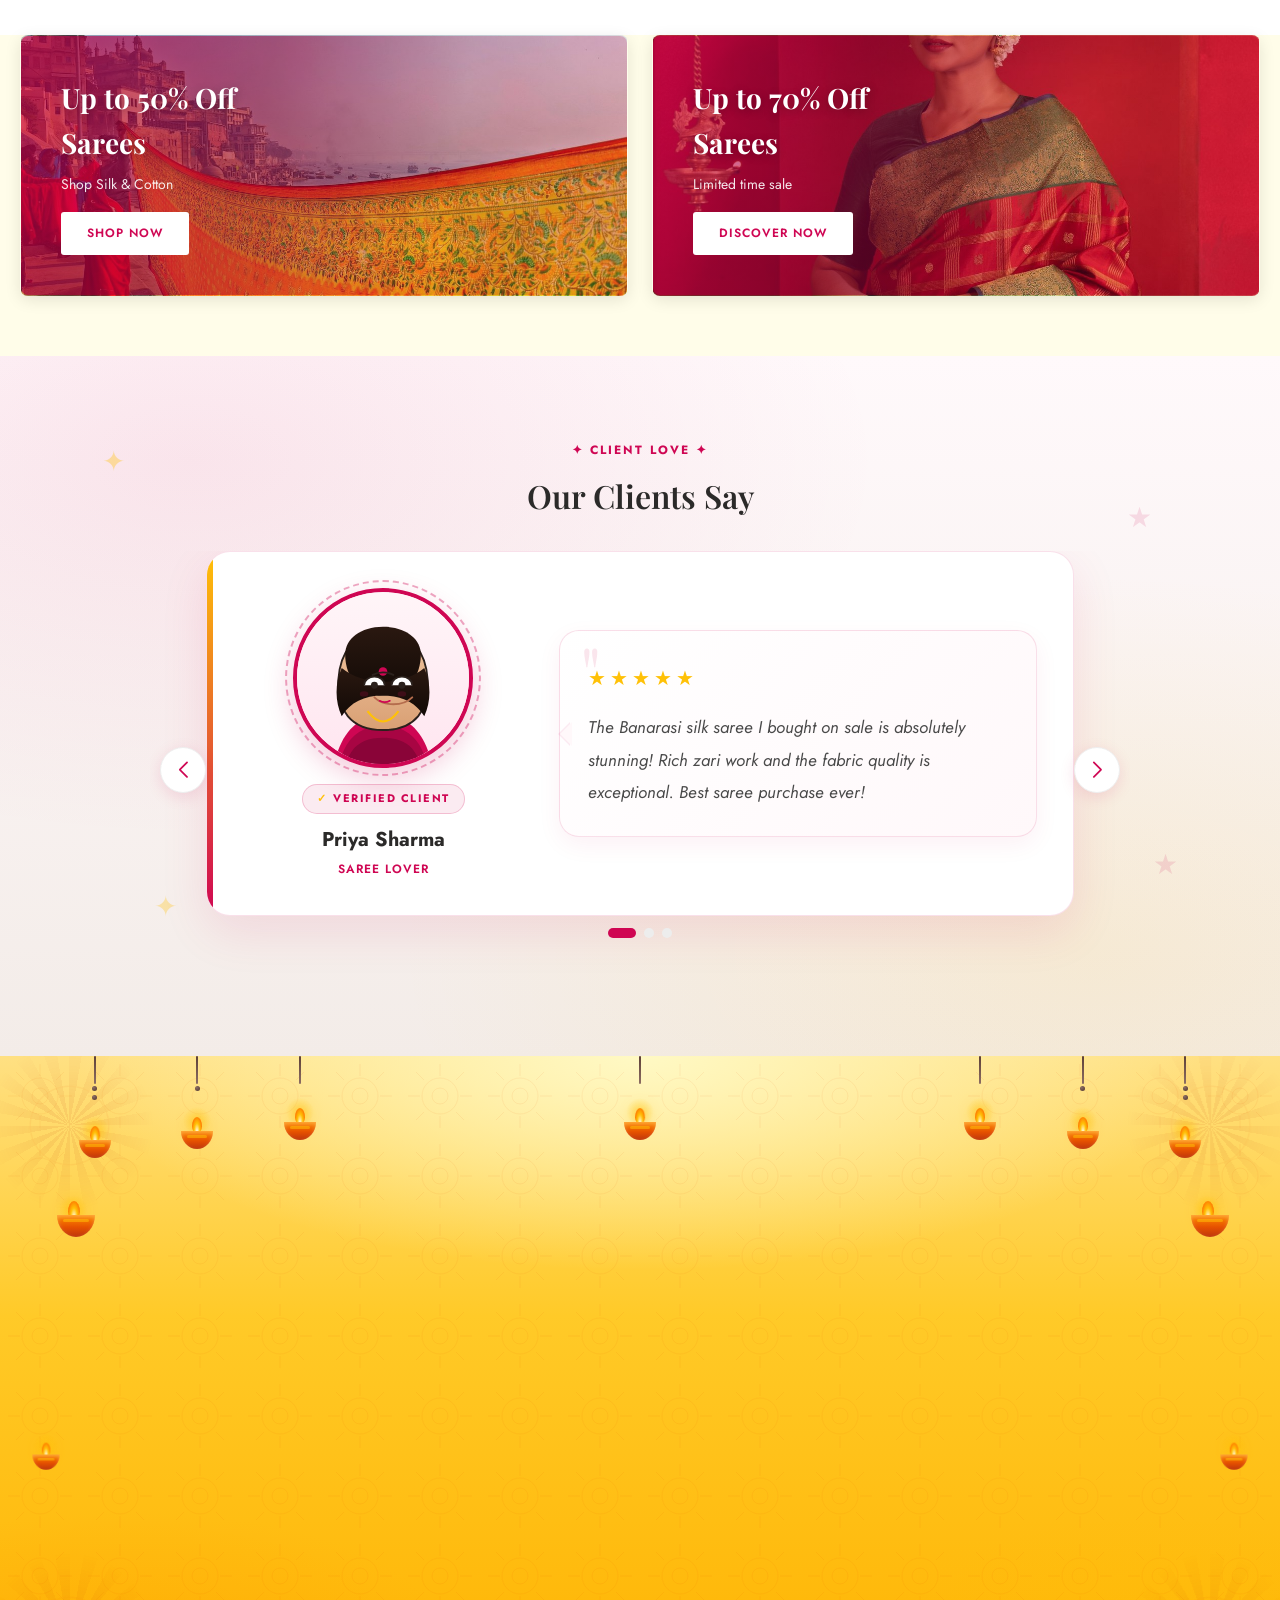
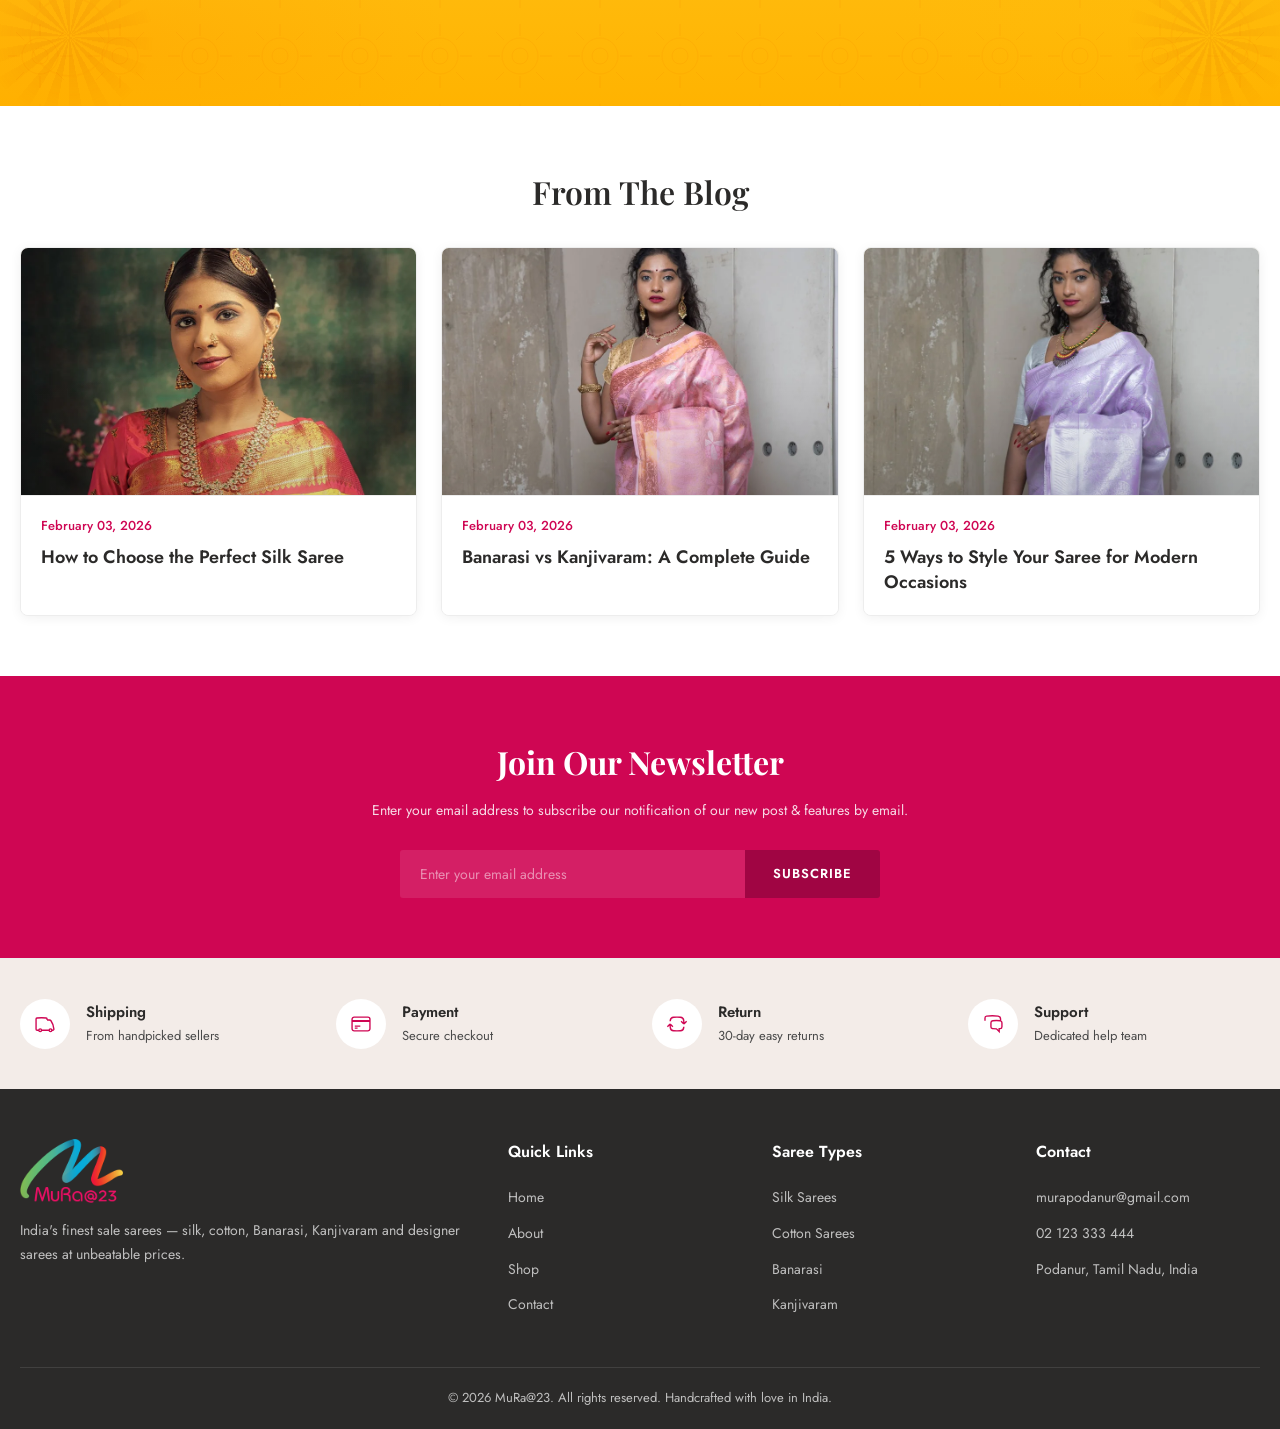
==== commit 2a652c85: "Add premium Diwali banner effects: sweep, parallax, stars, CTA shine - Golden light sweep across cen" ====
--- a/index.html
+++ b/index.html
@@ -354,20 +354,27 @@
 
       <!-- Central ornate sale panel -->
       <div class="dsb-stage">
-        <div class="dsb-panel">
-          <div class="dsb-panel-frame">
-            <div class="dsb-panel-inner">
-              <div class="dsb-garland dsb-garland--l" aria-hidden="true">
-                <span></span><span></span><span></span><span></span><span></span><span></span>
-              </div>
-              <div class="dsb-garland dsb-garland--r" aria-hidden="true">
-                <span></span><span></span><span></span><span></span><span></span><span></span>
-              </div>
-              <p class="dsb-text-happy">HAPPY</p>
-              <h2 class="dsb-text-diwali" id="diwali-sale-heading">DIWALI</h2>
-              <p class="dsb-text-sale">Sale</p>
-              <p class="dsb-text-offer">UPTO 70% OFF</p>
-              <a href="shop.html" class="dsb-cta" aria-label="Shop Diwali sale sarees now">SHOP NOW</a>
+        <div class="dsb-panel-cluster">
+          <div class="dsb-panel-stars" aria-hidden="true">
+            <span></span><span></span><span></span><span></span><span></span>
+            <span></span><span></span><span></span><span></span><span></span>
+          </div>
+          <div class="dsb-panel">
+            <div class="dsb-panel-frame">
+              <div class="dsb-panel-inner">
+                <span class="dsb-panel-sweep" aria-hidden="true"></span>
+                <div class="dsb-garland dsb-garland--l" aria-hidden="true">
+                  <span></span><span></span><span></span><span></span><span></span><span></span>
+                </div>
+                <div class="dsb-garland dsb-garland--r" aria-hidden="true">
+                  <span></span><span></span><span></span><span></span><span></span><span></span>
+                </div>
+                <p class="dsb-text-happy">HAPPY</p>
+                <h2 class="dsb-text-diwali" id="diwali-sale-heading">DIWALI</h2>
+                <p class="dsb-text-sale">Sale</p>
+                <p class="dsb-text-offer">UPTO 70% OFF</p>
+                <a href="shop.html" class="dsb-cta" aria-label="Shop Diwali sale sarees now">SHOP NOW</a>
+              </div>
             </div>
           </div>
         </div>
--- a/css/diwali-banner.css
+++ b/css/diwali-banner.css
@@ -13,6 +13,8 @@
   --dsb-cream: #fff8e1;
   --dsb-panel: #d84315;
   --dsb-panel-dark: #bf360c;
+  --parallax-x: 0px;
+  --parallax-y: 0px;
   position: relative;
   width: 100%;
   height: 650px;
@@ -54,6 +56,15 @@
   opacity: 0.12;
   background-image: url("data:image/svg+xml,%3Csvg width='80' height='80' viewBox='0 0 80 80' xmlns='http://www.w3.org/2000/svg'%3E%3Cg fill='none' stroke='%23e65100' stroke-width='0.6'%3E%3Ccircle cx='40' cy='40' r='18'/%3E%3Ccircle cx='40' cy='40' r='8'/%3E%3Cpath d='M40 8v12M40 60v12M8 40h12M60 40h12M16 16l8 8M56 56l8 8M64 16l-8 8M16 64l8-8'/%3E%3C/g%3E%3C/svg%3E");
   background-size: 80px 80px;
+  transform: translate(calc(var(--parallax-x) * 0.25), calc(var(--parallax-y) * 0.2));
+  transition: transform 0.5s ease-out;
+  will-change: transform;
+  animation: dsb-bg-drift 14s ease-in-out infinite;
+}
+
+@keyframes dsb-bg-drift {
+  0%, 100% { background-position: 0 0; }
+  50%      { background-position: 12px 8px; }
 }
 
 /* ---------- Corner mandala decorations ---------- */
@@ -72,10 +83,46 @@
   pointer-events: none;
 }
 
-.dsb-corner--tl { top: -20px; left: -20px; }
-.dsb-corner--tr { top: -20px; right: -20px; transform: scaleX(-1); }
-.dsb-corner--bl { bottom: -20px; left: -20px; transform: scaleY(-1); }
-.dsb-corner--br { bottom: -20px; right: -20px; transform: scale(-1); }
+.dsb-corner--tl {
+  top: -20px; left: -20px;
+  transform: translate(calc(var(--parallax-x) * 0.55), calc(var(--parallax-y) * 0.45));
+  animation: dsb-float-a 9s ease-in-out infinite;
+}
+.dsb-corner--tr {
+  top: -20px; right: -20px;
+  transform: scaleX(-1) translate(calc(var(--parallax-x) * -0.45), calc(var(--parallax-y) * 0.5));
+  animation: dsb-float-b 11s ease-in-out infinite;
+}
+.dsb-corner--bl {
+  bottom: -20px; left: -20px;
+  transform: scaleY(-1) translate(calc(var(--parallax-x) * 0.4), calc(var(--parallax-y) * -0.35));
+  animation: dsb-float-c 10s ease-in-out infinite;
+}
+.dsb-corner--br {
+  bottom: -20px; right: -20px;
+  transform: scale(-1) translate(calc(var(--parallax-x) * -0.5), calc(var(--parallax-y) * -0.4));
+  animation: dsb-float-a 12s ease-in-out infinite reverse;
+}
+
+.dsb-corner {
+  transition: transform 0.5s ease-out;
+  will-change: transform;
+}
+
+@keyframes dsb-float-a {
+  0%, 100% { margin-top: 0; }
+  50%      { margin-top: -5px; }
+}
+
+@keyframes dsb-float-b {
+  0%, 100% { margin-top: 0; }
+  50%      { margin-top: -7px; }
+}
+
+@keyframes dsb-float-c {
+  0%, 100% { margin-top: 0; }
+  50%      { margin-top: -4px; }
+}
 
 /* ---------- Floating golden particles ---------- */
 .dsb-particles {
@@ -131,6 +178,9 @@
   inset: 0;
   z-index: 3;
   pointer-events: none;
+  transform: translate(calc(var(--parallax-x) * 0.18), calc(var(--parallax-y) * 0.14));
+  transition: transform 0.5s ease-out;
+  will-change: transform;
 }
 
 .dsb-hang {
@@ -222,7 +272,32 @@
   border-radius: 50% 50% 50% 50% / 60% 60% 40% 40%;
   animation: dsb-flicker 1.2s ease-in-out infinite;
   filter: drop-shadow(0 0 8px rgba(255, 193, 7, 0.9));
-}
+  will-change: transform, opacity;
+}
+
+/* Unique flame timing per diya — organic, non-uniform flicker */
+.dsb-hang--1 .dsb-diya-flame { animation-duration: 0.92s; animation-delay: 0s; }
+.dsb-hang--1 .dsb-diya-glow  { animation-duration: 1.18s; animation-delay: 0.08s; }
+.dsb-hang--2 .dsb-diya-flame { animation-duration: 1.28s; animation-delay: 0.22s; }
+.dsb-hang--2 .dsb-diya-glow  { animation-duration: 1.45s; animation-delay: 0.15s; }
+.dsb-hang--3 .dsb-diya-flame { animation-duration: 1.05s; animation-delay: 0.4s; }
+.dsb-hang--3 .dsb-diya-glow  { animation-duration: 1.32s; animation-delay: 0.3s; }
+.dsb-hang--4 .dsb-diya-flame { animation-duration: 1.38s; animation-delay: 0.12s; }
+.dsb-hang--4 .dsb-diya-glow  { animation-duration: 1.55s; animation-delay: 0.05s; }
+.dsb-hang--5 .dsb-diya-flame { animation-duration: 0.98s; animation-delay: 0.55s; }
+.dsb-hang--5 .dsb-diya-glow  { animation-duration: 1.22s; animation-delay: 0.35s; }
+.dsb-hang--6 .dsb-diya-flame { animation-duration: 1.15s; animation-delay: 0.18s; }
+.dsb-hang--6 .dsb-diya-glow  { animation-duration: 1.4s; animation-delay: 0.25s; }
+.dsb-hang--7 .dsb-diya-flame { animation-duration: 1.22s; animation-delay: 0.32s; }
+.dsb-hang--7 .dsb-diya-glow  { animation-duration: 1.5s; animation-delay: 0.1s; }
+.dsb-side-diya--1 .dsb-diya-flame { animation-duration: 1.08s; animation-delay: 0.14s; }
+.dsb-side-diya--1 .dsb-diya-glow  { animation-duration: 1.35s; animation-delay: 0.2s; }
+.dsb-side-diya--2 .dsb-diya-flame { animation-duration: 1.32s; animation-delay: 0.45s; }
+.dsb-side-diya--2 .dsb-diya-glow  { animation-duration: 1.6s; animation-delay: 0.28s; }
+.dsb-side-diya--3 .dsb-diya-flame { animation-duration: 0.88s; animation-delay: 0.08s; }
+.dsb-side-diya--3 .dsb-diya-glow  { animation-duration: 1.12s; animation-delay: 0.18s; }
+.dsb-side-diya--4 .dsb-diya-flame { animation-duration: 1.42s; animation-delay: 0.38s; }
+.dsb-side-diya--4 .dsb-diya-glow  { animation-duration: 1.48s; animation-delay: 0.42s; }
 
 .dsb-diya-glow {
   position: absolute;
@@ -254,6 +329,9 @@
   inset: 0;
   z-index: 4;
   pointer-events: none;
+  transform: translate(calc(var(--parallax-x) * 0.22), calc(var(--parallax-y) * 0.16));
+  transition: transform 0.5s ease-out;
+  will-change: transform;
 }
 
 .dsb-side-diya {
@@ -275,12 +353,6 @@
 @keyframes dsb-diya-in {
   from { opacity: 0; transform: translateY(10px); }
   to   { opacity: 1; transform: translateY(0); }
-}
-
-/* Remove duplicate rule below if present */
-.dsb-side-diya--2,
-.dsb-side-diya--4 {
-  /* scale applied on inner .dsb-diya */
 }
 
 /* ---------- Central stage & ornate panel ---------- */
@@ -294,8 +366,66 @@
   padding: 40px 20px;
 }
 
+.dsb-panel-cluster {
+  position: relative;
+}
+
+/* Tiny sparkling stars around central panel */
+.dsb-panel-stars {
+  position: absolute;
+  inset: -18px -24px;
+  z-index: 0;
+  pointer-events: none;
+}
+
+.dsb-panel-stars span {
+  position: absolute;
+  width: 3px;
+  height: 3px;
+  background: #fffde7;
+  border-radius: 50%;
+  box-shadow: 0 0 4px rgba(255, 193, 7, 0.9);
+  opacity: 0;
+  animation: dsb-star-twinkle 3s ease-in-out infinite;
+}
+
+.dsb-panel-stars span::before,
+.dsb-panel-stars span::after {
+  content: '';
+  position: absolute;
+  background: rgba(255, 224, 130, 0.85);
+  border-radius: 1px;
+}
+
+.dsb-panel-stars span::before {
+  width: 7px; height: 1px;
+  top: 1px; left: -2px;
+}
+
+.dsb-panel-stars span::after {
+  width: 1px; height: 7px;
+  top: -2px; left: 1px;
+}
+
+.dsb-panel-stars span:nth-child(1)  { top: 8%;  left: 12%; animation-delay: 0s; }
+.dsb-panel-stars span:nth-child(2)  { top: 4%;  left: 48%; animation-delay: 0.6s; width: 2px; height: 2px; }
+.dsb-panel-stars span:nth-child(3)  { top: 10%; right: 10%; animation-delay: 1.2s; }
+.dsb-panel-stars span:nth-child(4)  { top: 38%; left: 2%;  animation-delay: 0.9s; width: 2px; height: 2px; }
+.dsb-panel-stars span:nth-child(5)  { top: 42%; right: 0;  animation-delay: 1.8s; }
+.dsb-panel-stars span:nth-child(6)  { bottom: 28%; left: 6%;  animation-delay: 0.4s; }
+.dsb-panel-stars span:nth-child(7)  { bottom: 22%; right: 8%; animation-delay: 1.4s; width: 2px; height: 2px; }
+.dsb-panel-stars span:nth-child(8)  { bottom: 8%; left: 22%; animation-delay: 2s; }
+.dsb-panel-stars span:nth-child(9)  { bottom: 6%; right: 20%; animation-delay: 0.7s; }
+.dsb-panel-stars span:nth-child(10) { bottom: 12%; left: 50%; animation-delay: 1.6s; width: 2px; height: 2px; }
+
+@keyframes dsb-star-twinkle {
+  0%, 100% { opacity: 0.15; transform: scale(0.8); }
+  50%      { opacity: 0.95; transform: scale(1.15); }
+}
+
 .dsb-panel {
   position: relative;
+  z-index: 1;
   width: min(420px, 88vw);
   opacity: 0;
   transform: scale(0.88);
@@ -322,10 +452,21 @@
     3% 26%, 0% 14%, 4% 5%, 16% 5%, 26% 0%, 38% 3%
   );
   box-shadow: 0 0 30px rgba(255, 193, 7, 0.35);
+  animation: dsb-panel-breathe 5s ease-in-out 2.2s infinite;
+}
+
+@keyframes dsb-panel-breathe {
+  0%, 100% {
+    box-shadow: 0 0 28px rgba(255, 193, 7, 0.32), 0 0 0 rgba(255, 152, 0, 0);
+  }
+  50% {
+    box-shadow: 0 0 42px rgba(255, 193, 7, 0.48), 0 0 24px rgba(255, 152, 0, 0.18);
+  }
 }
 
 .dsb-panel-inner {
   position: relative;
+  overflow: hidden;
   padding: 36px 28px 32px;
   text-align: center;
   background: linear-gradient(165deg, #ff7043 0%, var(--dsb-panel) 40%, var(--dsb-panel-dark) 100%);
@@ -339,6 +480,33 @@
   );
 }
 
+/* Golden light sweep across panel — every ~6s */
+.dsb-panel-sweep {
+  position: absolute;
+  inset: 0;
+  z-index: 3;
+  pointer-events: none;
+  background: linear-gradient(
+    105deg,
+    transparent 0%,
+    transparent 38%,
+    rgba(255, 255, 255, 0.06) 44%,
+    rgba(255, 224, 130, 0.22) 50%,
+    rgba(255, 255, 255, 0.06) 56%,
+    transparent 62%,
+    transparent 100%
+  );
+  transform: translateX(-120%);
+  animation: dsb-light-sweep 6s ease-in-out 2.5s infinite;
+}
+
+@keyframes dsb-light-sweep {
+  0%, 72%  { transform: translateX(-120%); opacity: 0; }
+  78%      { opacity: 1; }
+  92%      { transform: translateX(120%); opacity: 0.6; }
+  100%     { transform: translateX(120%); opacity: 0; }
+}
+
 /* Marigold garlands inside panel */
 .dsb-garland {
   position: absolute;
@@ -363,8 +531,16 @@
 }
 
 /* ---------- Text hierarchy & entrance animations ---------- */
+.dsb-text-happy,
+.dsb-text-diwali,
+.dsb-text-sale,
+.dsb-text-offer,
+.dsb-cta {
+  position: relative;
+  z-index: 4;
+}
+
 .dsb-text-happy {
-  font-family: var(--font-heading);
   font-size: clamp(14px, 2vw, 18px);
   font-weight: 500;
   letter-spacing: 0.35em;
@@ -455,12 +631,43 @@
   animation: dsb-text-in 0.8s ease 1.75s forwards, dsb-cta-pulse 2.5s ease-in-out 2.5s infinite;
   transition: transform 0.3s ease, box-shadow 0.3s ease;
   will-change: transform;
+  overflow: hidden;
+}
+
+.dsb-cta::after {
+  content: '';
+  position: absolute;
+  top: 0;
+  left: -120%;
+  width: 55%;
+  height: 100%;
+  background: linear-gradient(
+    90deg,
+    transparent 0%,
+    rgba(255, 224, 130, 0.15) 30%,
+    rgba(255, 255, 255, 0.45) 50%,
+    rgba(255, 224, 130, 0.15) 70%,
+    transparent 100%
+  );
+  transform: skewX(-18deg);
+  opacity: 0;
+  pointer-events: none;
 }
 
 .dsb-cta:hover {
   transform: scale(1.08);
   box-shadow: 0 8px 28px rgba(255, 193, 7, 0.45), 0 4px 16px rgba(0, 0, 0, 0.35);
   color: #fff;
+}
+
+.dsb-cta:hover::after {
+  animation: dsb-cta-shine 0.75s ease forwards;
+}
+
+@keyframes dsb-cta-shine {
+  0%   { left: -120%; opacity: 0; }
+  15%  { opacity: 1; }
+  100% { left: 140%; opacity: 0; }
 }
 
 @keyframes dsb-cta-pulse {
@@ -478,7 +685,7 @@
 }
 
 .diwali-sale-banner.dsb-reduced-motion .dsb-hang--7 {
-  transform: translateX(-50%);
+  margin-left: -18px;
 }
 
 /* ---------- Tablet ---------- */
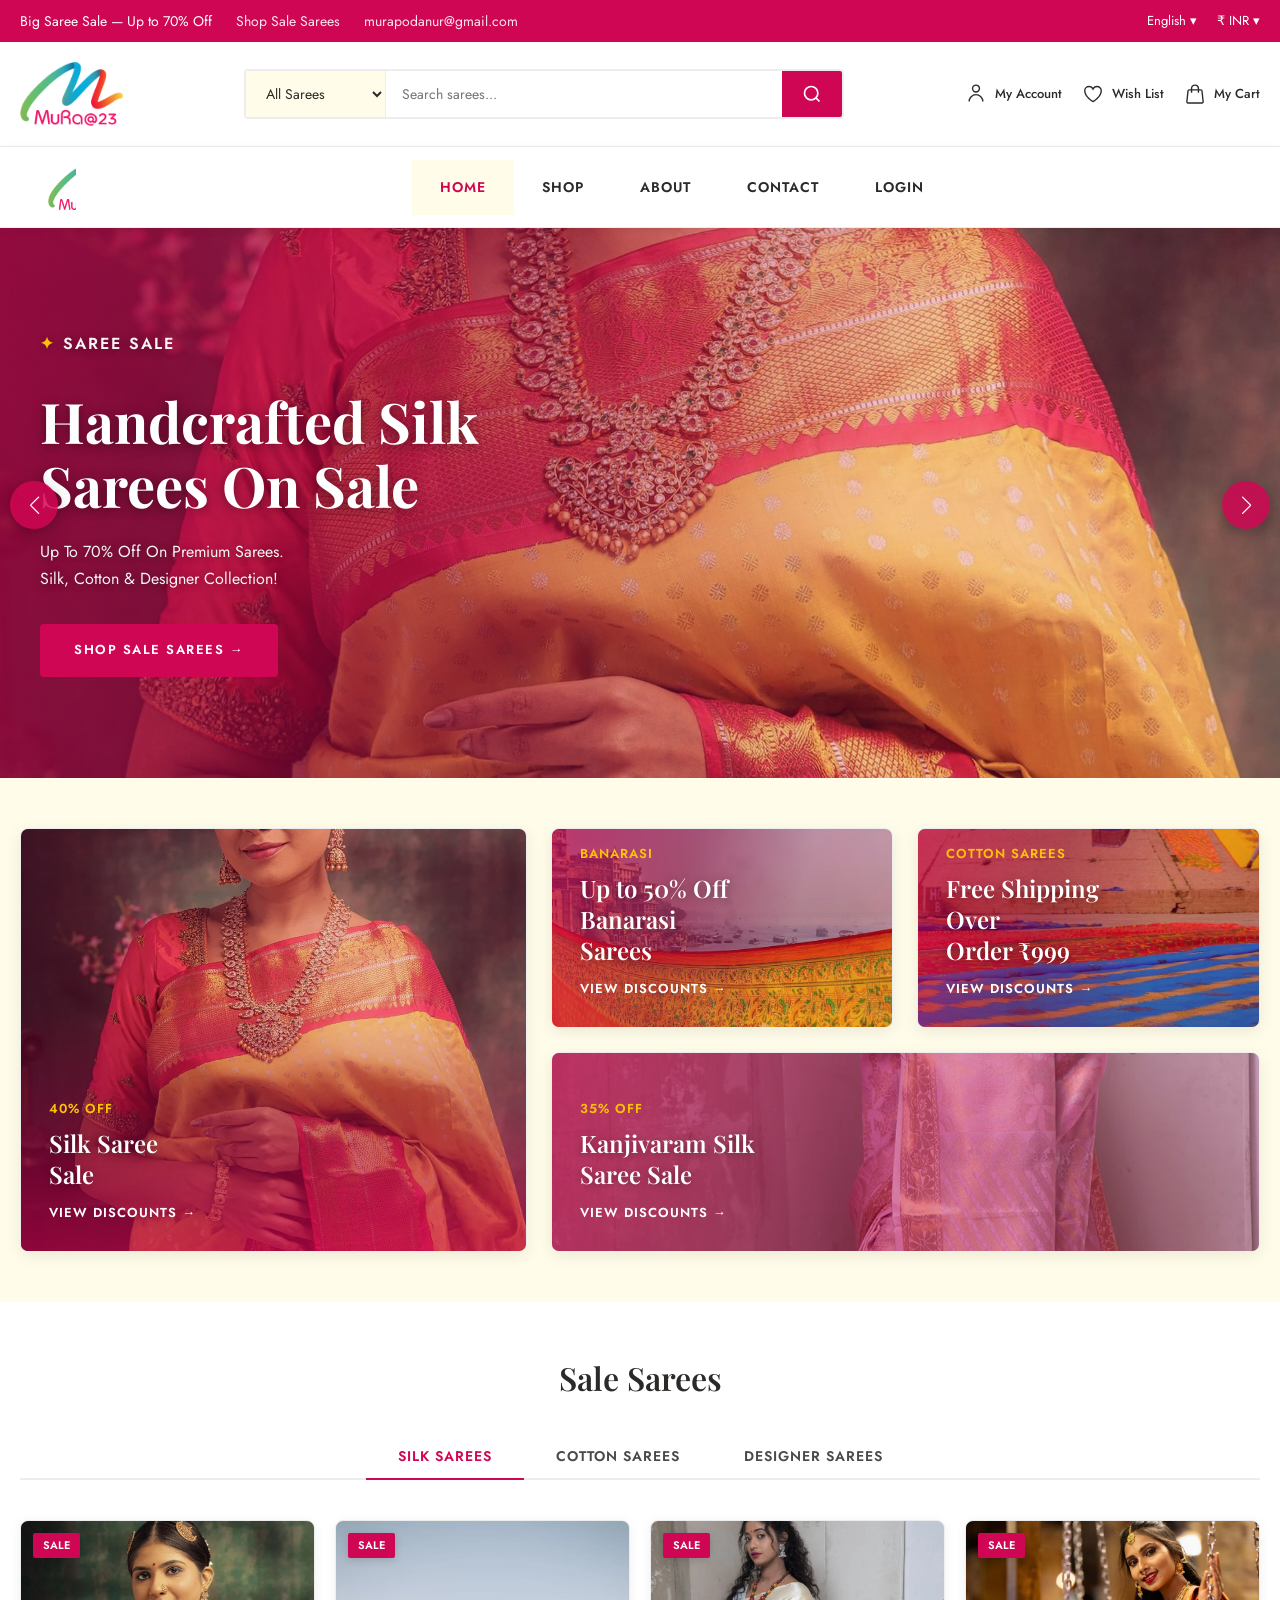
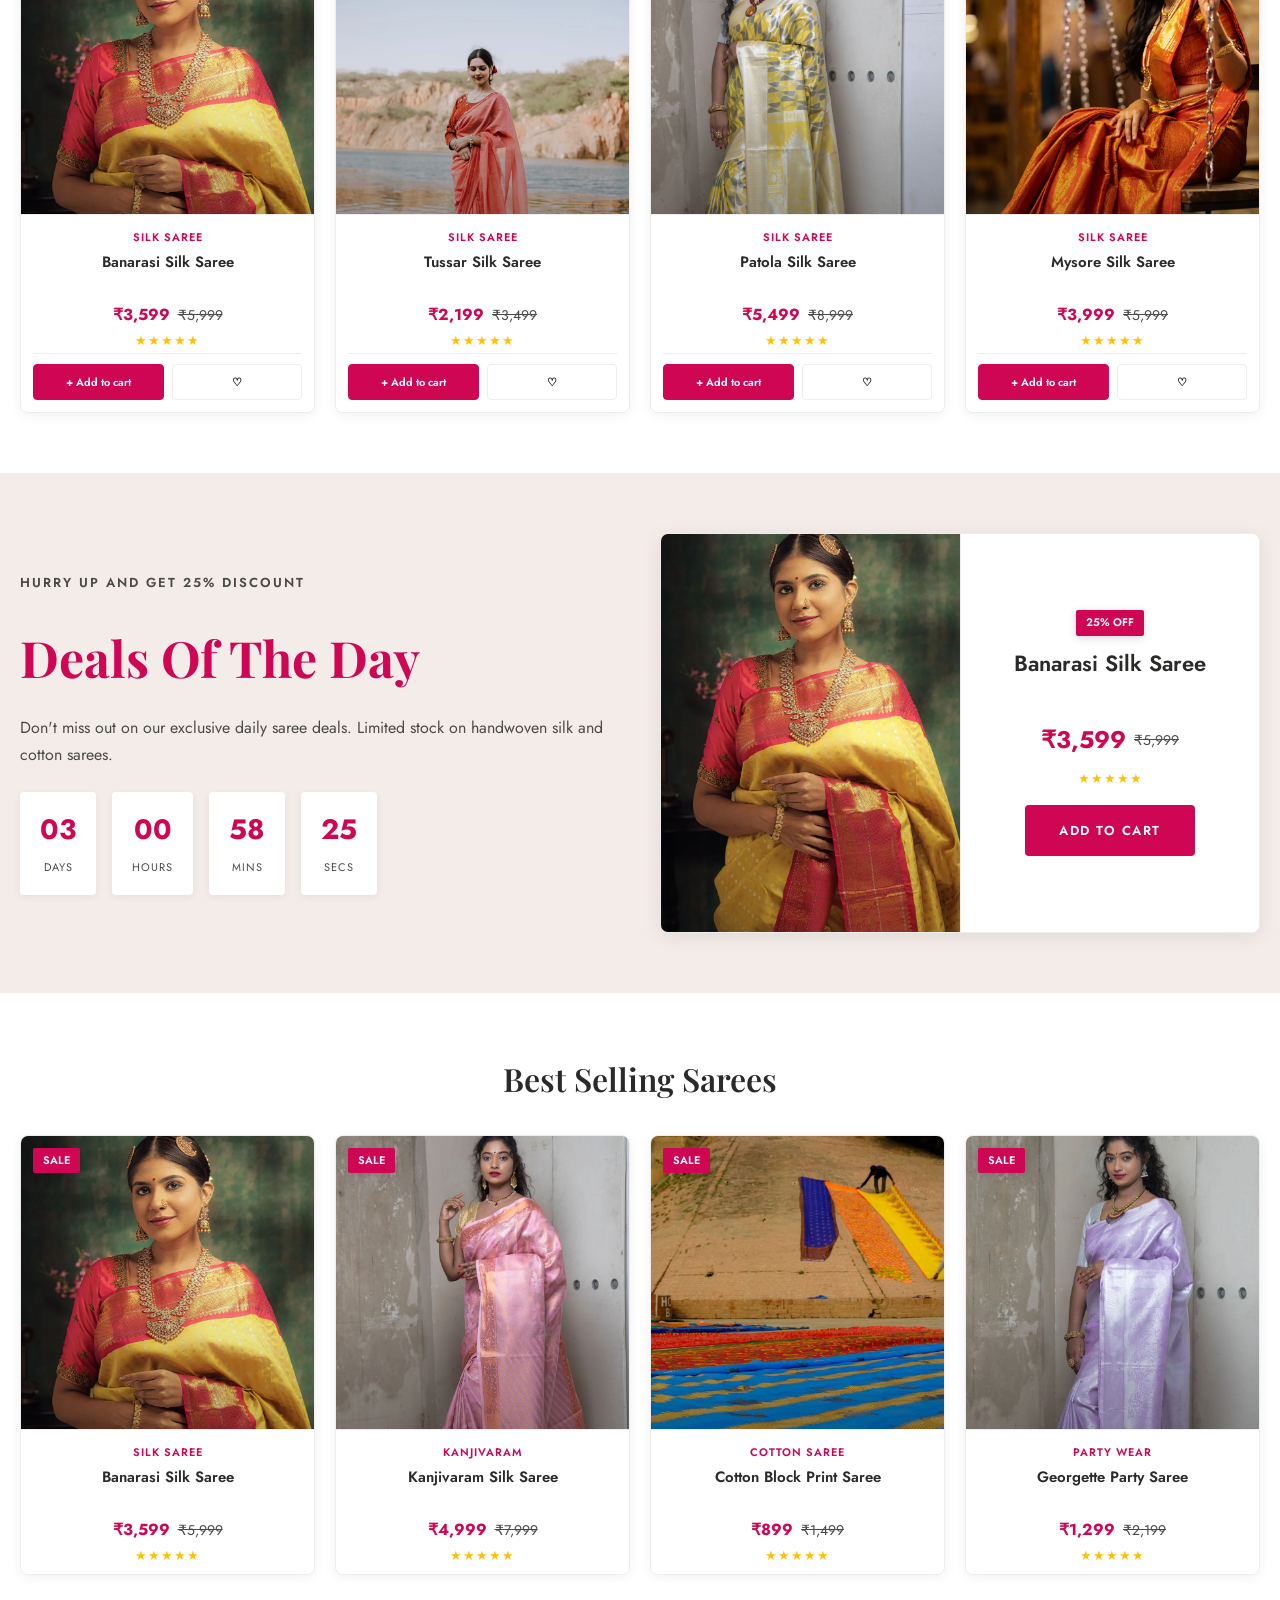
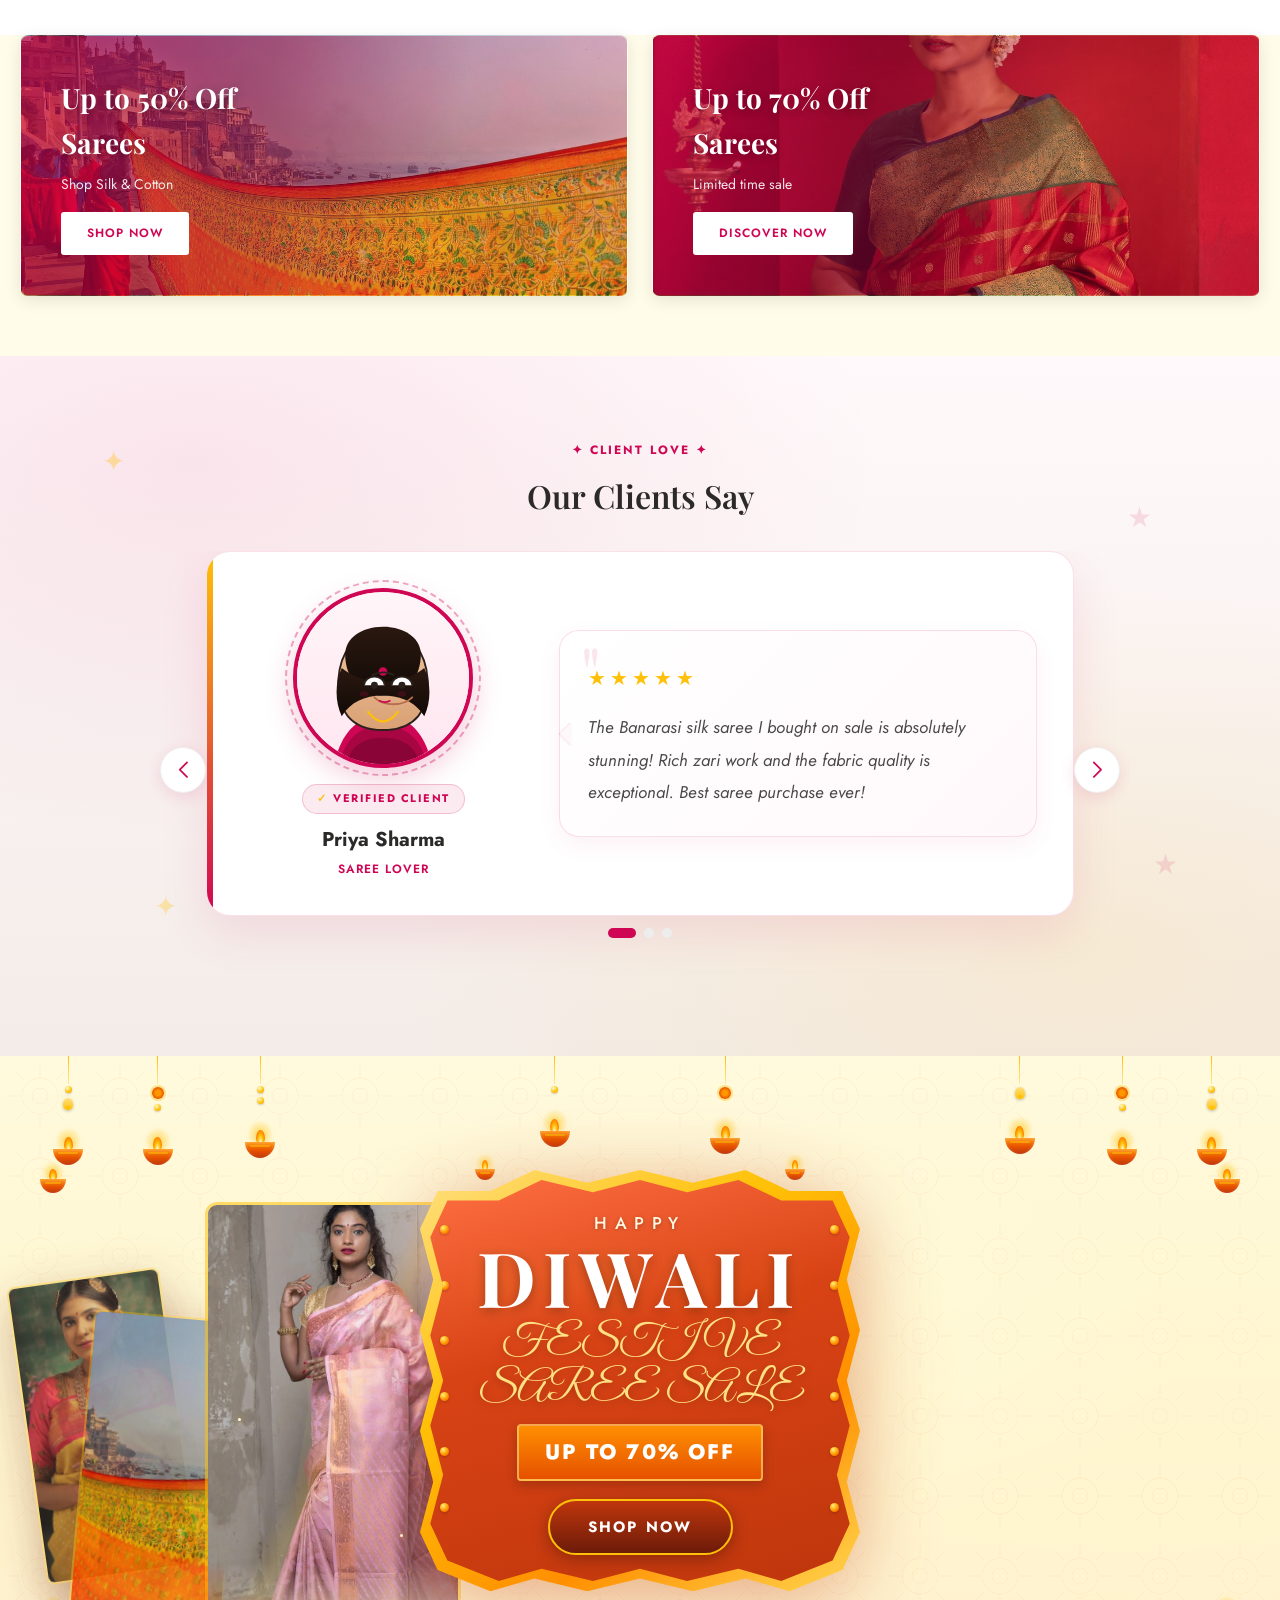
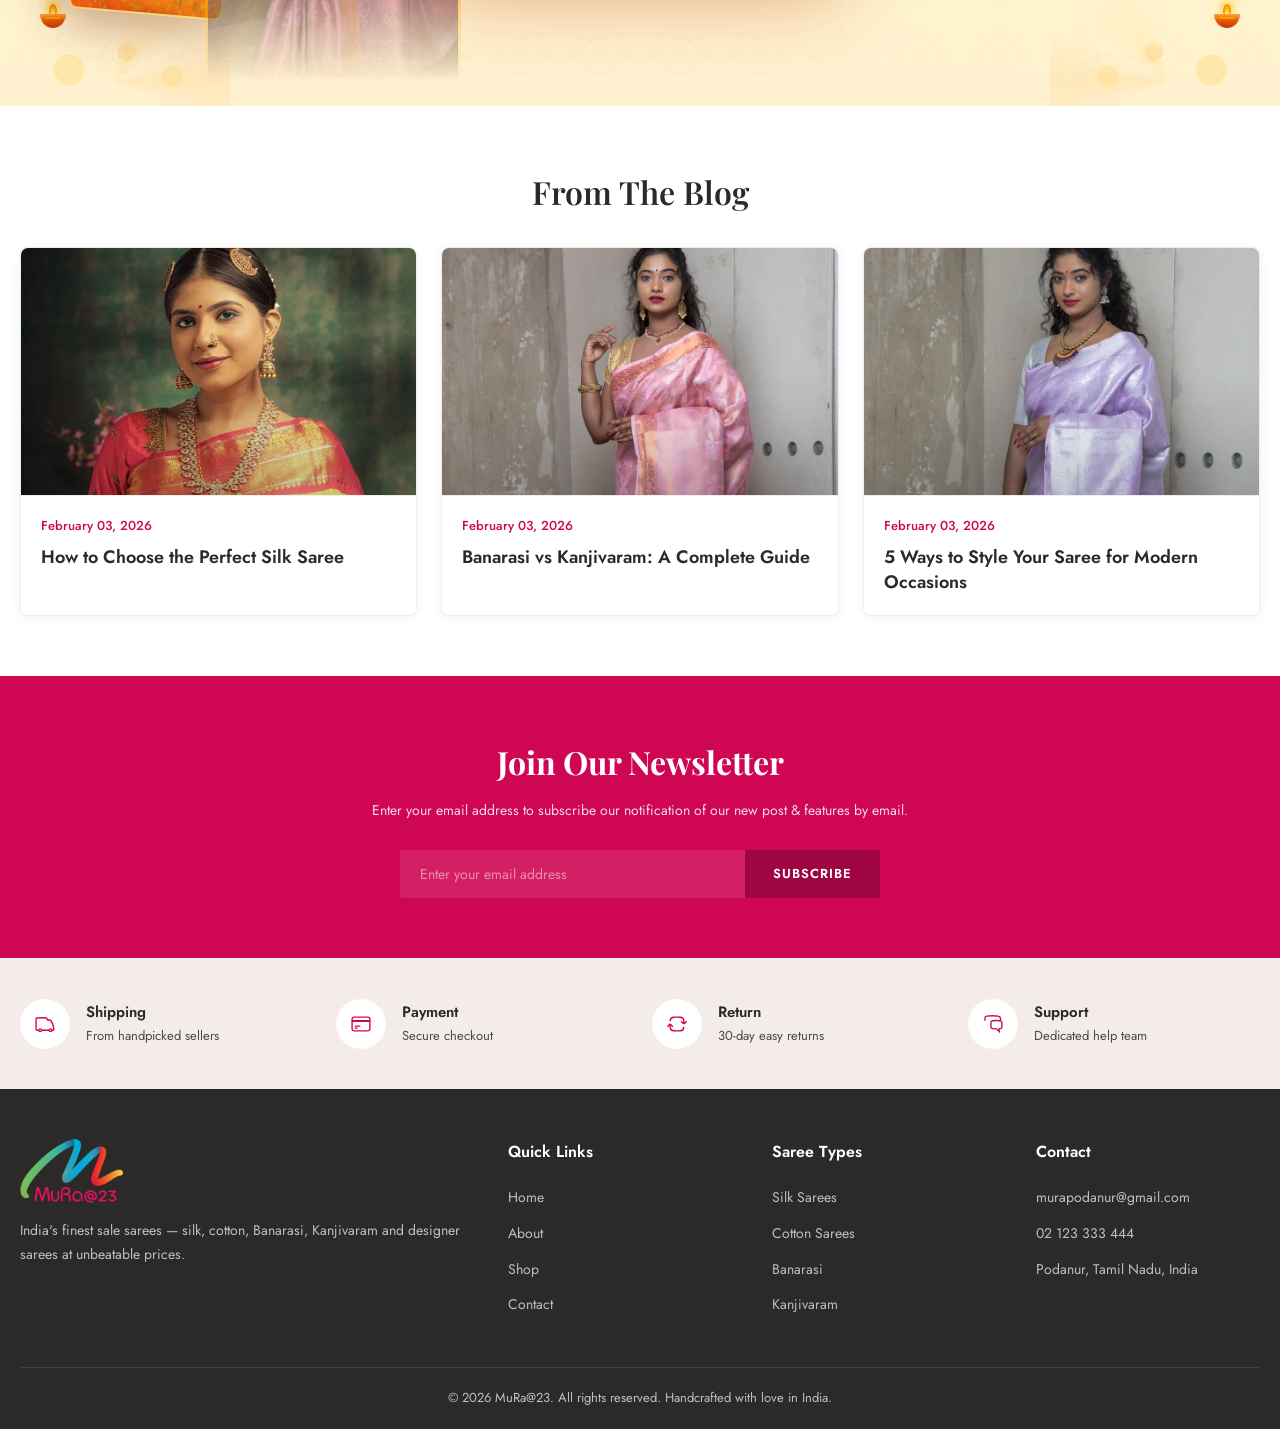
==== commit b071a4ec: "Rebuild Diwali hero banner: sarees, fireworks, festive sale layout - Three-column layout: premium sa" ====
--- a/index.html
+++ b/index.html
@@ -268,116 +268,127 @@
       </div>
     </section>
 
-    <!-- CTA — Diwali Sale Banner (HTML/CSS/JS) -->
+    <!-- Diwali Festive Saree Sale Hero Banner -->
     <section class="diwali-sale-banner" id="diwali-sale-banner" aria-labelledby="diwali-sale-heading">
       <!-- Background -->
       <div class="dsb-bg" aria-hidden="true">
         <div class="dsb-bg-gradient"></div>
         <div class="dsb-bg-pattern"></div>
-      </div>
-
-      <!-- Corner mandala decorations -->
-      <div class="dsb-corner dsb-corner--tl" aria-hidden="true"></div>
-      <div class="dsb-corner dsb-corner--tr" aria-hidden="true"></div>
-      <div class="dsb-corner dsb-corner--bl" aria-hidden="true"></div>
-      <div class="dsb-corner dsb-corner--br" aria-hidden="true"></div>
-
-      <!-- Floating golden particles -->
-      <div class="dsb-particles" aria-hidden="true">
-        <span></span><span></span><span></span><span></span><span></span>
-        <span></span><span></span><span></span><span></span><span></span>
-        <span></span><span></span><span></span><span></span><span></span>
-        <span></span><span></span><span></span><span></span><span></span>
-      </div>
-
-      <!-- Hanging diyas, beads & ornaments from top -->
+        <div class="dsb-bg-glow"></div>
+        <div class="dsb-banner-sweep"></div>
+      </div>
+
+      <!-- Bottom rangoli corners -->
+      <div class="dsb-rangoli dsb-rangoli--bl" aria-hidden="true"></div>
+      <div class="dsb-rangoli dsb-rangoli--br" aria-hidden="true"></div>
+
+      <!-- Festive sparkles -->
+      <div class="dsb-sparkles" aria-hidden="true">
+        <span>✦</span><span>✧</span><span>⋆</span><span>✹</span><span>✺</span>
+        <span>✦</span><span>✧</span><span>⋆</span><span>✹</span><span>✺</span>
+        <span>✦</span><span>✧</span>
+      </div>
+
+      <!-- Hanging festive decorations -->
       <div class="dsb-hangings" aria-hidden="true">
         <div class="dsb-hang dsb-hang--1">
-          <span class="dsb-bead-string"></span>
-          <span class="dsb-bead"></span><span class="dsb-bead"></span>
+          <span class="dsb-bead-string"></span><span class="dsb-bead"></span><span class="dsb-bell"></span>
           <div class="dsb-diya"><span class="dsb-diya-glow"></span><span class="dsb-diya-flame"></span><span class="dsb-diya-body"></span></div>
         </div>
         <div class="dsb-hang dsb-hang--2">
-          <span class="dsb-bead-string"></span>
-          <span class="dsb-bead"></span>
+          <span class="dsb-bead-string"></span><span class="dsb-flower"></span><span class="dsb-bead"></span>
           <div class="dsb-diya"><span class="dsb-diya-glow"></span><span class="dsb-diya-flame"></span><span class="dsb-diya-body"></span></div>
         </div>
         <div class="dsb-hang dsb-hang--3">
-          <span class="dsb-bead-string"></span>
+          <span class="dsb-bead-string"></span><span class="dsb-bead"></span><span class="dsb-bead"></span>
           <div class="dsb-diya"><span class="dsb-diya-glow"></span><span class="dsb-diya-flame"></span><span class="dsb-diya-body"></span></div>
         </div>
         <div class="dsb-hang dsb-hang--4">
-          <span class="dsb-bead-string"></span>
+          <span class="dsb-bead-string"></span><span class="dsb-bell"></span>
           <div class="dsb-diya"><span class="dsb-diya-glow"></span><span class="dsb-diya-flame"></span><span class="dsb-diya-body"></span></div>
         </div>
         <div class="dsb-hang dsb-hang--5">
-          <span class="dsb-bead-string"></span>
-          <span class="dsb-bead"></span>
+          <span class="dsb-bead-string"></span><span class="dsb-flower"></span><span class="dsb-bead"></span>
           <div class="dsb-diya"><span class="dsb-diya-glow"></span><span class="dsb-diya-flame"></span><span class="dsb-diya-body"></span></div>
         </div>
         <div class="dsb-hang dsb-hang--6">
-          <span class="dsb-bead-string"></span>
-          <span class="dsb-bead"></span><span class="dsb-bead"></span>
+          <span class="dsb-bead-string"></span><span class="dsb-bead"></span><span class="dsb-bell"></span>
           <div class="dsb-diya"><span class="dsb-diya-glow"></span><span class="dsb-diya-flame"></span><span class="dsb-diya-body"></span></div>
         </div>
         <div class="dsb-hang dsb-hang--7">
-          <span class="dsb-bead-string"></span>
-          <div class="dsb-diya"><span class="dsb-diya-glow"></span><span class="dsb-diya-flame"></span><span class="dsb-diya-body"></span></div>
-        </div>
-      </div>
-
-      <!-- Side diyas -->
-      <div class="dsb-side-diyas" aria-hidden="true">
-        <div class="dsb-side-diya dsb-side-diya--1">
-          <div class="dsb-diya" style="width:44px;height:60px">
-            <span class="dsb-diya-glow"></span><span class="dsb-diya-flame" style="width:12px;height:18px;bottom:18px"></span>
-            <span class="dsb-diya-body" style="width:38px;height:22px"></span>
-          </div>
-        </div>
-        <div class="dsb-side-diya dsb-side-diya--2">
-          <div class="dsb-diya" style="width:40px;height:56px">
-            <span class="dsb-diya-glow"></span><span class="dsb-diya-flame"></span><span class="dsb-diya-body"></span>
-          </div>
-        </div>
-        <div class="dsb-side-diya dsb-side-diya--3">
-          <div class="dsb-diya" style="width:44px;height:60px">
-            <span class="dsb-diya-glow"></span><span class="dsb-diya-flame" style="width:12px;height:18px;bottom:18px"></span>
-            <span class="dsb-diya-body" style="width:38px;height:22px"></span>
-          </div>
-        </div>
-        <div class="dsb-side-diya dsb-side-diya--4">
-          <div class="dsb-diya" style="width:40px;height:56px">
-            <span class="dsb-diya-glow"></span><span class="dsb-diya-flame"></span><span class="dsb-diya-body"></span>
-          </div>
-        </div>
-      </div>
-
-      <!-- Central ornate sale panel -->
-      <div class="dsb-stage">
-        <div class="dsb-panel-cluster">
-          <div class="dsb-panel-stars" aria-hidden="true">
-            <span></span><span></span><span></span><span></span><span></span>
-            <span></span><span></span><span></span><span></span><span></span>
-          </div>
-          <div class="dsb-panel">
-            <div class="dsb-panel-frame">
-              <div class="dsb-panel-inner">
-                <span class="dsb-panel-sweep" aria-hidden="true"></span>
-                <div class="dsb-garland dsb-garland--l" aria-hidden="true">
-                  <span></span><span></span><span></span><span></span><span></span><span></span>
-                </div>
-                <div class="dsb-garland dsb-garland--r" aria-hidden="true">
-                  <span></span><span></span><span></span><span></span><span></span><span></span>
-                </div>
-                <p class="dsb-text-happy">HAPPY</p>
-                <h2 class="dsb-text-diwali" id="diwali-sale-heading">DIWALI</h2>
-                <p class="dsb-text-sale">Sale</p>
-                <p class="dsb-text-offer">UPTO 70% OFF</p>
-                <a href="shop.html" class="dsb-cta" aria-label="Shop Diwali sale sarees now">SHOP NOW</a>
-              </div>
-            </div>
-          </div>
-        </div>
+          <span class="dsb-bead-string"></span><span class="dsb-bead"></span>
+          <div class="dsb-diya"><span class="dsb-diya-glow"></span><span class="dsb-diya-flame"></span><span class="dsb-diya-body"></span></div>
+        </div>
+        <div class="dsb-hang dsb-hang--8">
+          <span class="dsb-bead-string"></span><span class="dsb-flower"></span>
+          <div class="dsb-diya"><span class="dsb-diya-glow"></span><span class="dsb-diya-flame"></span><span class="dsb-diya-body"></span></div>
+        </div>
+      </div>
+
+      <!-- Corner & panel diyas -->
+      <div class="dsb-corner-diyas" aria-hidden="true">
+        <div class="dsb-corner-diya dsb-corner-diya--tl"><div class="dsb-diya dsb-diya--sm"><span class="dsb-diya-glow"></span><span class="dsb-diya-flame"></span><span class="dsb-diya-body"></span></div></div>
+        <div class="dsb-corner-diya dsb-corner-diya--tr"><div class="dsb-diya dsb-diya--sm"><span class="dsb-diya-glow"></span><span class="dsb-diya-flame"></span><span class="dsb-diya-body"></span></div></div>
+        <div class="dsb-corner-diya dsb-corner-diya--bl"><div class="dsb-diya dsb-diya--sm"><span class="dsb-diya-glow"></span><span class="dsb-diya-flame"></span><span class="dsb-diya-body"></span></div></div>
+        <div class="dsb-corner-diya dsb-corner-diya--br"><div class="dsb-diya dsb-diya--sm"><span class="dsb-diya-glow"></span><span class="dsb-diya-flame"></span><span class="dsb-diya-body"></span></div></div>
+      </div>
+
+      <div class="dsb-layout">
+        <!-- LEFT: Premium saree showcase -->
+        <div class="dsb-sarees" aria-hidden="true">
+          <div class="dsb-saree dsb-saree--back dsb-saree--2">
+            <img src="images/sarees/banarasi.webp" alt="" loading="lazy" decoding="async">
+          </div>
+          <div class="dsb-saree dsb-saree--back dsb-saree--3">
+            <img src="images/sarees/paithani.webp" alt="" loading="lazy" decoding="async">
+          </div>
+          <div class="dsb-saree dsb-saree--hero">
+            <div class="dsb-saree-mannequin" aria-hidden="true"></div>
+            <div class="dsb-saree-shimmer" aria-hidden="true"></div>
+            <img src="images/sarees/kanjivaram.webp" alt="Kanjivaram silk saree" loading="lazy" decoding="async">
+            <div class="dsb-saree-glints" aria-hidden="true">
+              <span></span><span></span><span></span>
+            </div>
+          </div>
+          <div class="dsb-saree-particles" aria-hidden="true">
+            <span></span><span></span><span></span><span></span><span></span><span></span>
+          </div>
+        </div>
+
+        <!-- CENTER: Ornamental sale panel -->
+        <div class="dsb-center">
+          <div class="dsb-panel-cluster">
+            <div class="dsb-panel-diyas" aria-hidden="true">
+              <div class="dsb-diya dsb-diya--xs"><span class="dsb-diya-glow"></span><span class="dsb-diya-flame"></span><span class="dsb-diya-body"></span></div>
+              <div class="dsb-diya dsb-diya--xs"><span class="dsb-diya-glow"></span><span class="dsb-diya-flame"></span><span class="dsb-diya-body"></span></div>
+            </div>
+            <div class="dsb-panel-stars" aria-hidden="true">
+              <span></span><span></span><span></span><span></span><span></span>
+              <span></span><span></span><span></span><span></span><span></span>
+            </div>
+            <div class="dsb-panel">
+              <div class="dsb-panel-frame">
+                <div class="dsb-panel-inner">
+                  <span class="dsb-panel-sweep" aria-hidden="true"></span>
+                  <div class="dsb-garland dsb-garland--l" aria-hidden="true">
+                    <span></span><span></span><span></span><span></span><span></span><span></span>
+                  </div>
+                  <div class="dsb-garland dsb-garland--r" aria-hidden="true">
+                    <span></span><span></span><span></span><span></span><span></span><span></span>
+                  </div>
+                  <p class="dsb-text-happy">HAPPY</p>
+                  <h2 class="dsb-text-diwali" id="diwali-sale-heading">DIWALI</h2>
+                  <p class="dsb-text-subtitle">FESTIVE SAREE SALE</p>
+                  <p class="dsb-text-offer">UP TO 70% OFF</p>
+                  <a href="shop.html" class="dsb-cta" aria-label="Shop Diwali festive saree sale">SHOP NOW</a>
+                </div>
+              </div>
+            </div>
+          </div>
+        </div>
+
+        <!-- RIGHT: Fireworks -->
+        <div class="dsb-fireworks" id="dsb-fireworks" aria-hidden="true"></div>
       </div>
     </section>
 
--- a/css/diwali-banner.css
+++ b/css/diwali-banner.css
@@ -1,22 +1,23 @@
 /* ============================================================
-   DIWALI SALE BANNER — Premium animated promotional section
+   DIWALI FESTIVE SAREE SALE — Premium animated hero banner
    Desktop: 1920×650 | HTML/CSS/JS only (no background image)
    ============================================================ */
 
-/* ---------- Base banner container ---------- */
 .diwali-sale-banner {
-  --dsb-gold: #ffc107;
-  --dsb-gold-light: #ffe082;
-  --dsb-orange: #ff7043;
-  --dsb-orange-deep: #e65100;
-  --dsb-red: #c62828;
-  --dsb-cream: #fff8e1;
-  --dsb-panel: #d84315;
-  --dsb-panel-dark: #bf360c;
+  --gold: #ffc107;
+  --gold-light: #ffe082;
+  --orange: #ff7043;
+  --orange-deep: #e65100;
+  --red: #c62828;
+  --maroon: #6d1b0a;
+  --cream: #fff8e1;
+  --panel: #d84315;
+  --panel-dark: #bf360c;
   --parallax-x: 0px;
   --parallax-y: 0px;
   position: relative;
   width: 100%;
+  max-width: 100vw;
   height: 650px;
   overflow: hidden;
   isolation: isolate;
@@ -24,16 +25,14 @@
   animation: dsb-bg-fade 1s ease forwards;
 }
 
-.diwali-sale-banner.dsb-loaded {
-  opacity: 1;
-}
+.diwali-sale-banner.dsb-loaded { opacity: 1; }
 
 @keyframes dsb-bg-fade {
   from { opacity: 0; }
-  to { opacity: 1; }
-}
-
-/* ---------- Background: golden gradient + pattern ---------- */
+  to   { opacity: 1; }
+}
+
+/* ---------- Background ---------- */
 .dsb-bg {
   position: absolute;
   inset: 0;
@@ -44,336 +43,354 @@
   position: absolute;
   inset: 0;
   background:
-    radial-gradient(ellipse 80% 60% at 50% 0%, #fff9c4 0%, transparent 55%),
-    radial-gradient(ellipse 50% 40% at 10% 90%, rgba(255, 152, 0, 0.25) 0%, transparent 50%),
-    radial-gradient(ellipse 45% 35% at 90% 85%, rgba(255, 193, 7, 0.2) 0%, transparent 45%),
-    linear-gradient(180deg, #ffe082 0%, #ffca28 40%, #ffb300 100%);
+    radial-gradient(ellipse 70% 55% at 50% 45%, rgba(255, 249, 196, 0.55) 0%, transparent 60%),
+    radial-gradient(ellipse 40% 35% at 12% 88%, rgba(255, 152, 0, 0.28) 0%, transparent 50%),
+    radial-gradient(ellipse 38% 32% at 88% 82%, rgba(255, 193, 7, 0.22) 0%, transparent 48%),
+    linear-gradient(180deg, #ffe082 0%, #ffca28 38%, #ffb300 72%, #ff8f00 100%);
+  opacity: 0;
+  animation: dsb-fade-in 0.8s ease 0s forwards;
 }
 
 .dsb-bg-pattern {
   position: absolute;
   inset: 0;
-  opacity: 0.12;
-  background-image: url("data:image/svg+xml,%3Csvg width='80' height='80' viewBox='0 0 80 80' xmlns='http://www.w3.org/2000/svg'%3E%3Cg fill='none' stroke='%23e65100' stroke-width='0.6'%3E%3Ccircle cx='40' cy='40' r='18'/%3E%3Ccircle cx='40' cy='40' r='8'/%3E%3Cpath d='M40 8v12M40 60v12M8 40h12M60 40h12M16 16l8 8M56 56l8 8M64 16l-8 8M16 64l8-8'/%3E%3C/g%3E%3C/svg%3E");
+  opacity: 0;
+  background-image: url("data:image/svg+xml,%3Csvg width='80' height='80' viewBox='0 0 80 80' xmlns='http://www.w3.org/2000/svg'%3E%3Cg fill='none' stroke='%23e65100' stroke-width='0.5'%3E%3Ccircle cx='40' cy='40' r='18'/%3E%3Ccircle cx='40' cy='40' r='8'/%3E%3Cpath d='M40 8v12M40 60v12M8 40h12M60 40h12M16 16l8 8M56 56l8 8M64 16l-8 8M16 64l8-8'/%3E%3C/g%3E%3C/svg%3E");
   background-size: 80px 80px;
-  transform: translate(calc(var(--parallax-x) * 0.25), calc(var(--parallax-y) * 0.2));
+  transform: translate(calc(var(--parallax-x) * 0.2), calc(var(--parallax-y) * 0.15));
   transition: transform 0.5s ease-out;
-  will-change: transform;
-  animation: dsb-bg-drift 14s ease-in-out infinite;
+  animation: dsb-fade-in 0.9s ease 0.3s forwards, dsb-bg-drift 16s ease-in-out 1s infinite;
+}
+
+@keyframes dsb-fade-in {
+  to { opacity: 0.11; }
 }
 
 @keyframes dsb-bg-drift {
   0%, 100% { background-position: 0 0; }
-  50%      { background-position: 12px 8px; }
-}
-
-/* ---------- Corner mandala decorations ---------- */
-.dsb-corner {
-  position: absolute;
-  width: clamp(100px, 14vw, 200px);
-  height: clamp(100px, 14vw, 200px);
+  50%      { background-position: 10px 6px; }
+}
+
+.dsb-bg-glow {
+  position: absolute;
+  top: 50%;
+  left: 50%;
+  width: min(680px, 70vw);
+  height: min(480px, 60vh);
+  transform: translate(-50%, -52%);
+  background: radial-gradient(ellipse, rgba(255, 224, 130, 0.35) 0%, transparent 68%);
+  pointer-events: none;
+  opacity: 0;
+  animation: dsb-fade-in-glow 1.2s ease 0.5s forwards;
+}
+
+@keyframes dsb-fade-in-glow {
+  to { opacity: 1; }
+}
+
+.dsb-banner-sweep {
+  position: absolute;
+  inset: 0;
   z-index: 1;
-  opacity: 0.18;
+  pointer-events: none;
+  background: linear-gradient(
+    100deg,
+    transparent 0%,
+    transparent 42%,
+    rgba(255, 255, 255, 0.03) 48%,
+    rgba(255, 224, 130, 0.12) 50%,
+    rgba(255, 255, 255, 0.03) 52%,
+    transparent 58%,
+    transparent 100%
+  );
+  transform: translateX(-130%);
+  animation: dsb-banner-sweep 7s ease-in-out 3s infinite;
+}
+
+@keyframes dsb-banner-sweep {
+  0%, 78%  { transform: translateX(-130%); opacity: 0; }
+  84%      { opacity: 1; }
+  96%      { transform: translateX(130%); opacity: 0.5; }
+  100%     { transform: translateX(130%); opacity: 0; }
+}
+
+/* ---------- Bottom rangoli ---------- */
+.dsb-rangoli {
+  position: absolute;
+  bottom: 0;
+  width: clamp(140px, 18vw, 260px);
+  height: clamp(70px, 10vw, 120px);
+  z-index: 2;
+  opacity: 0;
+  pointer-events: none;
   background:
-    radial-gradient(circle, transparent 30%, rgba(230, 81, 0, 0.5) 31%, transparent 32%),
-    repeating-conic-gradient(rgba(191, 54, 12, 0.45) 0deg 10deg, transparent 10deg 20deg);
-  border-radius: 50%;
-  -webkit-mask: radial-gradient(circle, #000 20%, transparent 68%);
-  mask: radial-gradient(circle, #000 20%, transparent 68%);
-  pointer-events: none;
-}
-
-.dsb-corner--tl {
-  top: -20px; left: -20px;
-  transform: translate(calc(var(--parallax-x) * 0.55), calc(var(--parallax-y) * 0.45));
-  animation: dsb-float-a 9s ease-in-out infinite;
-}
-.dsb-corner--tr {
-  top: -20px; right: -20px;
-  transform: scaleX(-1) translate(calc(var(--parallax-x) * -0.45), calc(var(--parallax-y) * 0.5));
-  animation: dsb-float-b 11s ease-in-out infinite;
-}
-.dsb-corner--bl {
-  bottom: -20px; left: -20px;
-  transform: scaleY(-1) translate(calc(var(--parallax-x) * 0.4), calc(var(--parallax-y) * -0.35));
-  animation: dsb-float-c 10s ease-in-out infinite;
-}
-.dsb-corner--br {
-  bottom: -20px; right: -20px;
-  transform: scale(-1) translate(calc(var(--parallax-x) * -0.5), calc(var(--parallax-y) * -0.4));
-  animation: dsb-float-a 12s ease-in-out infinite reverse;
-}
-
-.dsb-corner {
+    radial-gradient(circle at 30% 70%, rgba(255, 193, 7, 0.35) 0 8%, transparent 9%),
+    radial-gradient(circle at 55% 55%, rgba(255, 152, 0, 0.3) 0 6%, transparent 7%),
+    radial-gradient(circle at 75% 75%, rgba(255, 193, 7, 0.28) 0 5%, transparent 6%),
+    conic-gradient(from 0deg at 50% 80%, transparent 0deg, rgba(255, 193, 7, 0.2) 30deg, transparent 60deg, rgba(255, 152, 0, 0.18) 90deg, transparent 120deg);
+  mask-image: linear-gradient(to top, #000 40%, transparent);
+  animation: dsb-fade-in-rangoli 1s ease 0.6s forwards;
+}
+
+.dsb-rangoli--bl { left: 0; }
+.dsb-rangoli--br { right: 0; transform: scaleX(-1); }
+
+@keyframes dsb-fade-in-rangoli {
+  to { opacity: 0.55; }
+}
+
+/* ---------- Sparkles ---------- */
+.dsb-sparkles {
+  position: absolute;
+  inset: 0;
+  z-index: 3;
+  pointer-events: none;
+}
+
+.dsb-sparkles span {
+  position: absolute;
+  font-size: clamp(10px, 1.2vw, 14px);
+  color: var(--gold-light);
+  text-shadow: 0 0 6px rgba(255, 193, 7, 0.8);
+  opacity: 0;
+  animation: dsb-sparkle-pop 4s ease-in-out infinite;
+}
+
+.dsb-sparkles span:nth-child(1)  { top: 12%; left: 8%;  animation-delay: 3.2s; }
+.dsb-sparkles span:nth-child(2)  { top: 22%; left: 28%; animation-delay: 3.8s; }
+.dsb-sparkles span:nth-child(3)  { top: 8%;  left: 52%; animation-delay: 4.1s; }
+.dsb-sparkles span:nth-child(4)  { top: 18%; right: 22%; animation-delay: 3.5s; }
+.dsb-sparkles span:nth-child(5)  { top: 10%; right: 8%;  animation-delay: 4.4s; }
+.dsb-sparkles span:nth-child(6)  { bottom: 28%; left: 18%; animation-delay: 3.6s; }
+.dsb-sparkles span:nth-child(7)  { bottom: 18%; left: 42%; animation-delay: 4.2s; }
+.dsb-sparkles span:nth-child(8)  { bottom: 24%; right: 30%; animation-delay: 3.9s; }
+.dsb-sparkles span:nth-child(9)  { bottom: 14%; right: 12%; animation-delay: 4.6s; }
+.dsb-sparkles span:nth-child(10) { top: 42%; left: 4%;  animation-delay: 4.8s; }
+.dsb-sparkles span:nth-child(11) { top: 55%; right: 5%;  animation-delay: 5s; }
+.dsb-sparkles span:nth-child(12) { bottom: 38%; left: 62%; animation-delay: 5.2s; }
+
+@keyframes dsb-sparkle-pop {
+  0%, 100% { opacity: 0; transform: scale(0.5) rotate(0deg); }
+  20%      { opacity: 0.9; transform: scale(1.1) rotate(20deg); }
+  50%      { opacity: 0.3; transform: scale(0.8) rotate(-10deg); }
+  70%      { opacity: 0.85; transform: scale(1) rotate(15deg); }
+}
+
+/* ---------- Three-column layout ---------- */
+.dsb-layout {
+  position: relative;
+  z-index: 5;
+  display: grid;
+  grid-template-columns: 1fr minmax(280px, 440px) 1fr;
+  align-items: center;
+  height: 100%;
+  max-width: 1400px;
+  margin: 0 auto;
+  padding: 0 clamp(12px, 2vw, 32px);
+}
+
+/* ---------- LEFT: Sarees ---------- */
+.dsb-sarees {
+  position: relative;
+  height: 100%;
+  display: flex;
+  align-items: flex-end;
+  justify-content: center;
+  padding-bottom: 24px;
+  transform: translate(calc(var(--parallax-x) * 0.12), calc(var(--parallax-y) * 0.08));
   transition: transform 0.5s ease-out;
-  will-change: transform;
-}
-
-@keyframes dsb-float-a {
-  0%, 100% { margin-top: 0; }
-  50%      { margin-top: -5px; }
-}
-
-@keyframes dsb-float-b {
-  0%, 100% { margin-top: 0; }
-  50%      { margin-top: -7px; }
-}
-
-@keyframes dsb-float-c {
-  0%, 100% { margin-top: 0; }
-  50%      { margin-top: -4px; }
-}
-
-/* ---------- Floating golden particles ---------- */
-.dsb-particles {
+}
+
+.dsb-saree {
+  position: absolute;
+  border-radius: 8px;
+  overflow: hidden;
+  box-shadow: 0 16px 48px rgba(109, 27, 10, 0.35);
+}
+
+.dsb-saree img {
+  display: block;
+  width: 100%;
+  height: 100%;
+  object-fit: cover;
+  object-position: top center;
+}
+
+.dsb-saree--back {
+  width: clamp(100px, 12vw, 165px);
+  height: clamp(175px, 24vw, 300px);
+  opacity: 0;
+  filter: brightness(0.94) saturate(1.08);
+  border: 2px solid rgba(255, 193, 7, 0.4);
+  z-index: 1;
+}
+
+.dsb-saree--2 {
+  left: 0;
+  bottom: 20%;
+  transform: rotate(-8deg) translateY(24px);
+  z-index: 1;
+  animation: dsb-saree-in-2 1s ease 0.8s forwards, dsb-saree-float-2 7s ease-in-out 2s infinite;
+}
+
+.dsb-saree--3 {
+  left: 14%;
+  bottom: 14%;
+  transform: rotate(5deg) translateY(24px);
+  z-index: 2;
+  animation: dsb-saree-in-3 1s ease 0.95s forwards, dsb-saree-float-3 8s ease-in-out 2.4s infinite;
+}
+
+.dsb-saree--hero {
+  position: relative;
+  left: 28%;
+  width: clamp(160px, 20vw, 280px);
+  height: clamp(280px, 38vw, 480px);
+  z-index: 3;
+  opacity: 0;
+  transform: translateY(24px);
+  border: 3px solid rgba(255, 193, 7, 0.55);
+  border-radius: 12px 12px 4px 4px;
+  animation: dsb-saree-in-hero 1.1s cubic-bezier(0.22, 1, 0.36, 1) 0.8s forwards, dsb-saree-float-hero 6s ease-in-out 2s infinite;
+  mask-image: linear-gradient(to bottom, #000 75%, transparent 100%);
+}
+
+.dsb-saree-mannequin {
+  position: absolute;
+  bottom: 0;
+  left: 50%;
+  width: 55%;
+  height: 88%;
+  transform: translateX(-50%);
+  background: linear-gradient(180deg, transparent 0%, rgba(255, 224, 130, 0.08) 40%, rgba(109, 27, 10, 0.12) 100%);
+  clip-path: polygon(35% 0%, 65% 0%, 72% 18%, 68% 35%, 78% 55%, 62% 100%, 38% 100%, 22% 55%, 32% 35%, 28% 18%);
+  z-index: 0;
+}
+
+.dsb-saree-shimmer {
   position: absolute;
   inset: 0;
   z-index: 2;
-  pointer-events: none;
-}
-
-.dsb-particles span {
-  position: absolute;
-  bottom: -10px;
-  width: 4px;
-  height: 4px;
+  background: linear-gradient(
+    115deg,
+    transparent 30%,
+    rgba(255, 255, 255, 0.08) 45%,
+    rgba(255, 224, 130, 0.25) 50%,
+    rgba(255, 255, 255, 0.08) 55%,
+    transparent 70%
+  );
+  animation: dsb-saree-shimmer 5s ease-in-out 2.5s infinite;
+  pointer-events: none;
+}
+
+.dsb-saree-glints span {
+  position: absolute;
+  width: 3px;
+  height: 3px;
   border-radius: 50%;
-  background: radial-gradient(circle, #fffde7, var(--dsb-gold));
-  box-shadow: 0 0 6px rgba(255, 193, 7, 0.8);
-  opacity: 0;
-  animation: dsb-particle-rise 6s ease-in-out infinite;
-}
-
-.dsb-particles span:nth-child(1)  { left: 8%;  animation-delay: 0s;    width: 3px; height: 3px; }
-.dsb-particles span:nth-child(2)  { left: 15%; animation-delay: 1.2s; }
-.dsb-particles span:nth-child(3)  { left: 22%; animation-delay: 2.4s; width: 5px; height: 5px; }
-.dsb-particles span:nth-child(4)  { left: 31%; animation-delay: 0.6s; }
-.dsb-particles span:nth-child(5)  { left: 42%; animation-delay: 3s;   width: 3px; height: 3px; }
-.dsb-particles span:nth-child(6)  { left: 55%; animation-delay: 1.8s; }
-.dsb-particles span:nth-child(7)  { left: 63%; animation-delay: 4s;   width: 5px; height: 5px; }
-.dsb-particles span:nth-child(8)  { left: 71%; animation-delay: 0.3s; }
-.dsb-particles span:nth-child(9)  { left: 78%; animation-delay: 2s;   width: 3px; height: 3px; }
-.dsb-particles span:nth-child(10) { left: 86%; animation-delay: 3.5s; }
-.dsb-particles span:nth-child(11) { left: 92%; animation-delay: 1s;   width: 4px; height: 4px; }
-.dsb-particles span:nth-child(12) { left: 5%;  animation-delay: 4.5s; }
-.dsb-particles span:nth-child(13) { left: 48%; animation-delay: 2.8s; width: 3px; height: 3px; }
-.dsb-particles span:nth-child(14) { left: 36%; animation-delay: 5s;   }
-.dsb-particles span:nth-child(15) { left: 68%; animation-delay: 0.9s; width: 5px; height: 5px; }
-.dsb-particles span:nth-child(16) { left: 25%; animation-delay: 3.2s; }
-.dsb-particles span:nth-child(17) { left: 58%; animation-delay: 4.2s; width: 3px; height: 3px; }
-.dsb-particles span:nth-child(18) { left: 82%; animation-delay: 1.5s; }
-.dsb-particles span:nth-child(19) { left: 12%; animation-delay: 2.2s; width: 5px; height: 5px; }
-.dsb-particles span:nth-child(20) { left: 95%; animation-delay: 3.8s; }
-
-@keyframes dsb-particle-rise {
-  0%   { transform: translateY(0) scale(0.6); opacity: 0; }
-  15%  { opacity: 0.9; }
-  85%  { opacity: 0.4; }
-  100% { transform: translateY(-620px) scale(1.1); opacity: 0; }
-}
-
-/* ---------- Hanging decorations (diyas, beads, ornaments) ---------- */
-.dsb-hangings {
-  position: absolute;
-  inset: 0;
-  z-index: 3;
-  pointer-events: none;
-  transform: translate(calc(var(--parallax-x) * 0.18), calc(var(--parallax-y) * 0.14));
-  transition: transform 0.5s ease-out;
-  will-change: transform;
-}
-
-.dsb-hang {
-  position: absolute;
-  top: 0;
-  display: flex;
-  flex-direction: column;
-  align-items: center;
-  transform-origin: top center;
-  opacity: 0;
-  animation: dsb-hang-in 0.8s ease forwards, dsb-swing 4s ease-in-out infinite;
-}
-
-.dsb-hang--1  { left: 6%;  animation-delay: 0.2s, 1s; }
-.dsb-hang--2  { left: 14%; animation-delay: 0.35s, 1.2s; }
-.dsb-hang--3  { left: 22%; animation-delay: 0.5s, 1.4s; }
-.dsb-hang--4  { right: 22%; animation-delay: 0.35s, 1.1s; }
-.dsb-hang--5  { right: 14%; animation-delay: 0.5s, 1.3s; }
-.dsb-hang--6  { right: 6%;  animation-delay: 0.2s, 1.5s; }
-.dsb-hang--7  { left: 50%; margin-left: -18px; animation-delay: 0.4s, 1s; animation-name: dsb-hang-in, dsb-swing-center; }
-
-@keyframes dsb-hang-in {
-  from { opacity: 0; }
-  to   { opacity: 1; }
-}
-
-@keyframes dsb-swing {
-  0%, 100% { transform: rotate(-4deg); }
-  50%      { transform: rotate(4deg); }
-}
-
-@keyframes dsb-swing-center {
-  0%, 100% { transform: rotate(-3deg); }
-  50%      { transform: rotate(3deg); }
-}
-
-.dsb-bead-string {
-  width: 2px;
-  height: 28px;
-  background: linear-gradient(180deg, #5d4037, #8d6e63);
-  border-radius: 1px;
-}
-
-.dsb-bead {
-  width: 5px;
-  height: 5px;
-  margin: 2px 0;
+  background: #fffde7;
+  box-shadow: 0 0 6px rgba(255, 193, 7, 0.9);
+  animation: dsb-glint 3s ease-in-out infinite;
+}
+
+.dsb-saree-glints span:nth-child(1) { top: 22%; right: 18%; animation-delay: 0s; }
+.dsb-saree-glints span:nth-child(2) { top: 45%; left: 12%;  animation-delay: 1.1s; }
+.dsb-saree-glints span:nth-child(3) { bottom: 30%; right: 22%; animation-delay: 2s; }
+
+.dsb-saree-particles span {
+  position: absolute;
+  width: 3px;
+  height: 3px;
   border-radius: 50%;
-  background: radial-gradient(circle at 35% 30%, #8d6e63, #4e342e);
-}
-
-/* ---------- Diya component ---------- */
-.dsb-diya {
-  position: relative;
-  width: 36px;
-  height: 52px;
-  margin-top: 4px;
-}
-
-.dsb-diya-body {
-  position: absolute;
-  bottom: 0;
-  left: 50%;
-  width: 32px;
-  height: 18px;
-  margin-left: -16px;
-  background: linear-gradient(180deg, #ff8f00 0%, #e65100 55%, #bf360c 100%);
-  border-radius: 0 0 50% 50% / 0 0 100% 100%;
-  box-shadow: inset 0 2px 4px rgba(255, 255, 255, 0.25);
-}
-
-.dsb-diya-body::before {
-  content: '';
-  position: absolute;
-  inset: 4px 6px auto;
-  height: 3px;
-  border-radius: 2px;
-  background: rgba(255, 193, 7, 0.5);
-}
-
-.dsb-diya-flame {
-  position: absolute;
-  bottom: 16px;
-  left: 50%;
-  width: 10px;
-  height: 16px;
-  margin-left: -5px;
-  background: radial-gradient(ellipse at 50% 90%, #fffde7 0%, #ffc107 40%, #ff6f00 80%, transparent 100%);
-  border-radius: 50% 50% 50% 50% / 60% 60% 40% 40%;
-  animation: dsb-flicker 1.2s ease-in-out infinite;
-  filter: drop-shadow(0 0 8px rgba(255, 193, 7, 0.9));
-  will-change: transform, opacity;
-}
-
-/* Unique flame timing per diya — organic, non-uniform flicker */
-.dsb-hang--1 .dsb-diya-flame { animation-duration: 0.92s; animation-delay: 0s; }
-.dsb-hang--1 .dsb-diya-glow  { animation-duration: 1.18s; animation-delay: 0.08s; }
-.dsb-hang--2 .dsb-diya-flame { animation-duration: 1.28s; animation-delay: 0.22s; }
-.dsb-hang--2 .dsb-diya-glow  { animation-duration: 1.45s; animation-delay: 0.15s; }
-.dsb-hang--3 .dsb-diya-flame { animation-duration: 1.05s; animation-delay: 0.4s; }
-.dsb-hang--3 .dsb-diya-glow  { animation-duration: 1.32s; animation-delay: 0.3s; }
-.dsb-hang--4 .dsb-diya-flame { animation-duration: 1.38s; animation-delay: 0.12s; }
-.dsb-hang--4 .dsb-diya-glow  { animation-duration: 1.55s; animation-delay: 0.05s; }
-.dsb-hang--5 .dsb-diya-flame { animation-duration: 0.98s; animation-delay: 0.55s; }
-.dsb-hang--5 .dsb-diya-glow  { animation-duration: 1.22s; animation-delay: 0.35s; }
-.dsb-hang--6 .dsb-diya-flame { animation-duration: 1.15s; animation-delay: 0.18s; }
-.dsb-hang--6 .dsb-diya-glow  { animation-duration: 1.4s; animation-delay: 0.25s; }
-.dsb-hang--7 .dsb-diya-flame { animation-duration: 1.22s; animation-delay: 0.32s; }
-.dsb-hang--7 .dsb-diya-glow  { animation-duration: 1.5s; animation-delay: 0.1s; }
-.dsb-side-diya--1 .dsb-diya-flame { animation-duration: 1.08s; animation-delay: 0.14s; }
-.dsb-side-diya--1 .dsb-diya-glow  { animation-duration: 1.35s; animation-delay: 0.2s; }
-.dsb-side-diya--2 .dsb-diya-flame { animation-duration: 1.32s; animation-delay: 0.45s; }
-.dsb-side-diya--2 .dsb-diya-glow  { animation-duration: 1.6s; animation-delay: 0.28s; }
-.dsb-side-diya--3 .dsb-diya-flame { animation-duration: 0.88s; animation-delay: 0.08s; }
-.dsb-side-diya--3 .dsb-diya-glow  { animation-duration: 1.12s; animation-delay: 0.18s; }
-.dsb-side-diya--4 .dsb-diya-flame { animation-duration: 1.42s; animation-delay: 0.38s; }
-.dsb-side-diya--4 .dsb-diya-glow  { animation-duration: 1.48s; animation-delay: 0.42s; }
-
-.dsb-diya-glow {
-  position: absolute;
-  bottom: 14px;
-  left: 50%;
-  width: 28px;
-  height: 28px;
-  margin-left: -14px;
-  border-radius: 50%;
-  background: radial-gradient(circle, rgba(255, 193, 7, 0.45) 0%, transparent 70%);
-  animation: dsb-glow 1.2s ease-in-out infinite;
-}
-
-@keyframes dsb-flicker {
-  0%, 100% { transform: scaleX(1) scaleY(1) translateY(0); opacity: 1; }
-  25%  { transform: scaleX(0.88) scaleY(1.08) translateY(-1px); opacity: 0.92; }
-  50%  { transform: scaleX(1.05) scaleY(0.95) translateY(1px); opacity: 1; }
-  75%  { transform: scaleX(0.92) scaleY(1.04) translateY(-0.5px); opacity: 0.88; }
-}
-
-@keyframes dsb-glow {
-  0%, 100% { opacity: 0.5; transform: scale(1); }
-  50%      { opacity: 0.85; transform: scale(1.15); }
-}
-
-/* Side diyas (larger, positioned on banner sides) */
-.dsb-side-diyas {
-  position: absolute;
-  inset: 0;
-  z-index: 4;
-  pointer-events: none;
-  transform: translate(calc(var(--parallax-x) * 0.22), calc(var(--parallax-y) * 0.16));
-  transition: transform 0.5s ease-out;
-  will-change: transform;
-}
-
-.dsb-side-diya {
-  position: absolute;
-  opacity: 0;
-  animation: dsb-diya-in 0.9s ease forwards;
-}
-
-.dsb-side-diya--1 { top: 18%; left: 4%;  animation-delay: 0.45s; }
-.dsb-side-diya--2 { top: 55%; left: 2%;  animation-delay: 0.6s; }
-.dsb-side-diya--2 .dsb-diya { transform: scale(0.85); }
-.dsb-side-diya--3 { top: 18%; right: 4%; animation-delay: 0.55s; }
-.dsb-side-diya--4 { top: 55%; right: 2%; animation-delay: 0.7s; }
-.dsb-side-diya--4 .dsb-diya { transform: scale(0.85); }
-
-.dsb-side-diya--2 { animation-name: dsb-diya-in; }
-.dsb-side-diya--4 { animation-name: dsb-diya-in; }
-
-@keyframes dsb-diya-in {
-  from { opacity: 0; transform: translateY(10px); }
-  to   { opacity: 1; transform: translateY(0); }
-}
-
-/* ---------- Central stage & ornate panel ---------- */
-.dsb-stage {
-  position: relative;
-  z-index: 5;
+  background: radial-gradient(circle, #fffde7, var(--gold));
+  box-shadow: 0 0 5px rgba(255, 193, 7, 0.7);
+  opacity: 0;
+  animation: dsb-saree-particle 5s ease-in-out infinite;
+}
+
+.dsb-saree-particles span:nth-child(1) { top: 35%; left: 55%; animation-delay: 3s; }
+.dsb-saree-particles span:nth-child(2) { top: 50%; left: 62%; animation-delay: 3.8s; }
+.dsb-saree-particles span:nth-child(3) { top: 42%; left: 70%; animation-delay: 4.5s; }
+.dsb-saree-particles span:nth-child(4) { top: 58%; left: 58%; animation-delay: 5.2s; }
+.dsb-saree-particles span:nth-child(5) { top: 30%; left: 68%; animation-delay: 4.1s; }
+.dsb-saree-particles span:nth-child(6) { top: 48%; left: 75%; animation-delay: 5.8s; }
+
+@keyframes dsb-saree-in-2 {
+  to { opacity: 0.9; transform: rotate(-8deg) translateY(0); }
+}
+
+@keyframes dsb-saree-in-3 {
+  to { opacity: 0.9; transform: rotate(5deg) translateY(0); }
+}
+
+@keyframes dsb-saree-in-hero {
+  to { opacity: 1; transform: translateY(0); }
+}
+
+@keyframes dsb-saree-float-2 {
+  0%, 100% { transform: rotate(-8deg) translateY(0); }
+  50%      { transform: rotate(-8deg) translateY(-5px); }
+}
+
+@keyframes dsb-saree-float-3 {
+  0%, 100% { transform: rotate(5deg) translateY(0); }
+  50%      { transform: rotate(5deg) translateY(-5px); }
+}
+
+@keyframes dsb-saree-float-hero {
+  0%, 100% { transform: translateX(0) translateY(0); }
+  50%      { transform: translateX(0) translateY(-6px); }
+}
+
+@keyframes dsb-saree-float-hero-mobile {
+  0%, 100% { transform: translateX(-50%) translateY(0); }
+  50%      { transform: translateX(-50%) translateY(-6px); }
+}
+
+@keyframes dsb-saree-shimmer {
+  0%, 100% { transform: translateX(-30%); opacity: 0.4; }
+  50%      { transform: translateX(30%); opacity: 0.8; }
+}
+
+@keyframes dsb-glint {
+  0%, 100% { opacity: 0.2; transform: scale(0.8); }
+  50%      { opacity: 1; transform: scale(1.3); }
+}
+
+@keyframes dsb-saree-particle {
+  0%   { opacity: 0; transform: translate(0, 0); }
+  20%  { opacity: 0.9; }
+  100% { opacity: 0; transform: translate(80px, -20px); }
+}
+
+/* ---------- CENTER: Sale panel ---------- */
+.dsb-center {
   display: flex;
   align-items: center;
   justify-content: center;
-  height: 100%;
-  padding: 40px 20px;
+  z-index: 6;
 }
 
 .dsb-panel-cluster {
   position: relative;
 }
 
-/* Tiny sparkling stars around central panel */
+.dsb-panel-diyas {
+  position: absolute;
+  top: -28px;
+  left: 0;
+  right: 0;
+  display: flex;
+  justify-content: space-between;
+  padding: 0 12%;
+  z-index: 2;
+  opacity: 0;
+  animation: dsb-diya-appear 0.6s ease 1s forwards;
+}
+
 .dsb-panel-stars {
   position: absolute;
-  inset: -18px -24px;
+  inset: -20px -28px;
   z-index: 0;
   pointer-events: none;
 }
@@ -397,26 +414,19 @@
   border-radius: 1px;
 }
 
-.dsb-panel-stars span::before {
-  width: 7px; height: 1px;
-  top: 1px; left: -2px;
-}
-
-.dsb-panel-stars span::after {
-  width: 1px; height: 7px;
-  top: -2px; left: 1px;
-}
-
-.dsb-panel-stars span:nth-child(1)  { top: 8%;  left: 12%; animation-delay: 0s; }
-.dsb-panel-stars span:nth-child(2)  { top: 4%;  left: 48%; animation-delay: 0.6s; width: 2px; height: 2px; }
-.dsb-panel-stars span:nth-child(3)  { top: 10%; right: 10%; animation-delay: 1.2s; }
-.dsb-panel-stars span:nth-child(4)  { top: 38%; left: 2%;  animation-delay: 0.9s; width: 2px; height: 2px; }
-.dsb-panel-stars span:nth-child(5)  { top: 42%; right: 0;  animation-delay: 1.8s; }
-.dsb-panel-stars span:nth-child(6)  { bottom: 28%; left: 6%;  animation-delay: 0.4s; }
-.dsb-panel-stars span:nth-child(7)  { bottom: 22%; right: 8%; animation-delay: 1.4s; width: 2px; height: 2px; }
-.dsb-panel-stars span:nth-child(8)  { bottom: 8%; left: 22%; animation-delay: 2s; }
-.dsb-panel-stars span:nth-child(9)  { bottom: 6%; right: 20%; animation-delay: 0.7s; }
-.dsb-panel-stars span:nth-child(10) { bottom: 12%; left: 50%; animation-delay: 1.6s; width: 2px; height: 2px; }
+.dsb-panel-stars span::before { width: 7px; height: 1px; top: 1px; left: -2px; }
+.dsb-panel-stars span::after  { width: 1px; height: 7px; top: -2px; left: 1px; }
+
+.dsb-panel-stars span:nth-child(1)  { top: 6%;  left: 10%; animation-delay: 3s; }
+.dsb-panel-stars span:nth-child(2)  { top: 2%;  left: 45%; animation-delay: 3.6s; }
+.dsb-panel-stars span:nth-child(3)  { top: 8%;  right: 8%;  animation-delay: 4.2s; }
+.dsb-panel-stars span:nth-child(4)  { top: 40%; left: 0;   animation-delay: 3.3s; }
+.dsb-panel-stars span:nth-child(5)  { top: 44%; right: -2%; animation-delay: 4.8s; }
+.dsb-panel-stars span:nth-child(6)  { bottom: 26%; left: 4%;  animation-delay: 3.9s; }
+.dsb-panel-stars span:nth-child(7)  { bottom: 20%; right: 6%; animation-delay: 4.5s; }
+.dsb-panel-stars span:nth-child(8)  { bottom: 6%; left: 20%; animation-delay: 5.1s; }
+.dsb-panel-stars span:nth-child(9)  { bottom: 4%; right: 18%; animation-delay: 3.7s; }
+.dsb-panel-stars span:nth-child(10) { bottom: 10%; left: 48%; animation-delay: 5.4s; }
 
 @keyframes dsb-star-twinkle {
   0%, 100% { opacity: 0.15; transform: scale(0.8); }
@@ -426,23 +436,22 @@
 .dsb-panel {
   position: relative;
   z-index: 1;
-  width: min(420px, 88vw);
+  width: min(440px, 92vw);
   opacity: 0;
   transform: scale(0.88);
-  animation: dsb-panel-in 1s cubic-bezier(0.22, 1, 0.36, 1) 0.55s forwards;
+  animation: dsb-panel-in 1s cubic-bezier(0.22, 1, 0.36, 1) 1.2s forwards;
 }
 
 @keyframes dsb-panel-in {
-  0%   { opacity: 0; transform: scale(0.88); filter: drop-shadow(0 0 0 transparent); }
-  70%  { filter: drop-shadow(0 0 40px rgba(255, 193, 7, 0.5)); }
-  100% { opacity: 1; transform: scale(1); filter: drop-shadow(0 12px 40px rgba(191, 54, 12, 0.45)); }
-}
-
-/* Ornate outer gold frame (SVG mask shape via clip-path) */
+  0%   { opacity: 0; transform: scale(0.88); }
+  70%  { filter: drop-shadow(0 0 40px rgba(255, 193, 7, 0.45)); }
+  100% { opacity: 1; transform: scale(1); filter: drop-shadow(0 12px 40px rgba(191, 54, 12, 0.4)); }
+}
+
 .dsb-panel-frame {
   position: relative;
   padding: 6px;
-  background: linear-gradient(145deg, #ffe082 0%, #ffc107 35%, #ff8f00 70%, #ffd54f 100%);
+  background: linear-gradient(145deg, #ffe082 0%, var(--gold) 35%, #ff8f00 70%, #ffd54f 100%);
   clip-path: polygon(
     50% 0%, 62% 3%, 74% 0%, 84% 5%, 96% 5%, 100% 14%,
     97% 26%, 100% 38%, 97% 50%, 100% 62%, 97% 74%,
@@ -452,24 +461,20 @@
     3% 26%, 0% 14%, 4% 5%, 16% 5%, 26% 0%, 38% 3%
   );
   box-shadow: 0 0 30px rgba(255, 193, 7, 0.35);
-  animation: dsb-panel-breathe 5s ease-in-out 2.2s infinite;
+  animation: dsb-panel-breathe 5s ease-in-out 2.5s infinite;
 }
 
 @keyframes dsb-panel-breathe {
-  0%, 100% {
-    box-shadow: 0 0 28px rgba(255, 193, 7, 0.32), 0 0 0 rgba(255, 152, 0, 0);
-  }
-  50% {
-    box-shadow: 0 0 42px rgba(255, 193, 7, 0.48), 0 0 24px rgba(255, 152, 0, 0.18);
-  }
+  0%, 100% { box-shadow: 0 0 28px rgba(255, 193, 7, 0.32); }
+  50%      { box-shadow: 0 0 44px rgba(255, 193, 7, 0.5), 0 0 20px rgba(255, 152, 0, 0.15); }
 }
 
 .dsb-panel-inner {
   position: relative;
   overflow: hidden;
-  padding: 36px 28px 32px;
+  padding: 34px 26px 30px;
   text-align: center;
-  background: linear-gradient(165deg, #ff7043 0%, var(--dsb-panel) 40%, var(--dsb-panel-dark) 100%);
+  background: linear-gradient(165deg, var(--orange) 0%, var(--panel) 40%, var(--panel-dark) 100%);
   clip-path: polygon(
     50% 1%, 61% 4%, 73% 1%, 83% 6%, 95% 6%, 99% 15%,
     96% 27%, 99% 39%, 96% 50%, 99% 61%, 96% 73%,
@@ -480,7 +485,6 @@
   );
 }
 
-/* Golden light sweep across panel — every ~6s */
 .dsb-panel-sweep {
   position: absolute;
   inset: 0;
@@ -488,26 +492,23 @@
   pointer-events: none;
   background: linear-gradient(
     105deg,
-    transparent 0%,
-    transparent 38%,
+    transparent 0%, transparent 38%,
     rgba(255, 255, 255, 0.06) 44%,
     rgba(255, 224, 130, 0.22) 50%,
     rgba(255, 255, 255, 0.06) 56%,
-    transparent 62%,
-    transparent 100%
+    transparent 62%, transparent 100%
   );
   transform: translateX(-120%);
-  animation: dsb-light-sweep 6s ease-in-out 2.5s infinite;
+  animation: dsb-light-sweep 6.5s ease-in-out 2.8s infinite;
 }
 
 @keyframes dsb-light-sweep {
-  0%, 72%  { transform: translateX(-120%); opacity: 0; }
-  78%      { opacity: 1; }
-  92%      { transform: translateX(120%); opacity: 0.6; }
+  0%, 74%  { transform: translateX(-120%); opacity: 0; }
+  80%      { opacity: 1; }
+  94%      { transform: translateX(120%); opacity: 0.55; }
   100%     { transform: translateX(120%); opacity: 0; }
 }
 
-/* Marigold garlands inside panel */
 .dsb-garland {
   position: absolute;
   top: 12%;
@@ -526,14 +527,14 @@
   width: 9px;
   height: 9px;
   border-radius: 50%;
-  background: radial-gradient(circle at 35% 30%, #fff176, #ff9800 55%, #e65100);
+  background: radial-gradient(circle at 35% 30%, #fff176, #ff9800 55%, var(--orange-deep));
   box-shadow: 0 1px 3px rgba(0, 0, 0, 0.2);
 }
 
-/* ---------- Text hierarchy & entrance animations ---------- */
+/* ---------- Typography ---------- */
 .dsb-text-happy,
 .dsb-text-diwali,
-.dsb-text-sale,
+.dsb-text-subtitle,
 .dsb-text-offer,
 .dsb-cta {
   position: relative;
@@ -541,59 +542,59 @@
 }
 
 .dsb-text-happy {
-  font-size: clamp(14px, 2vw, 18px);
+  font-size: clamp(13px, 1.8vw, 17px);
   font-weight: 500;
-  letter-spacing: 0.35em;
+  letter-spacing: 0.4em;
   text-transform: uppercase;
-  color: var(--dsb-cream);
-  margin: 0 0 4px;
-  opacity: 0;
-  transform: translateY(12px);
+  color: var(--cream);
+  margin: 0 0 2px;
+  opacity: 0;
+  transform: translateY(14px);
   text-shadow: 0 1px 4px rgba(0, 0, 0, 0.25);
-  animation: dsb-text-in 0.8s ease 0.95s forwards, dsb-letter-space 1.2s ease 1.1s forwards;
+  animation: dsb-text-in 0.8s ease 1.5s forwards, dsb-letter-space 1.2s ease 1.65s forwards;
 }
 
 .dsb-text-diwali {
   font-family: var(--font-heading);
-  font-size: clamp(42px, 7vw, 72px);
+  font-size: clamp(44px, 7.5vw, 76px);
   font-weight: 700;
   line-height: 1;
-  letter-spacing: 0.12em;
+  letter-spacing: 0.1em;
   color: #fff;
-  margin: 0 0 2px;
+  margin: 0 0 6px;
   opacity: 0;
   transform: translateY(16px);
   text-shadow: 0 3px 12px rgba(0, 0, 0, 0.3), 0 0 30px rgba(255, 193, 7, 0.2);
-  animation: dsb-text-in 0.8s ease 1.15s forwards, dsb-text-glow 3s ease-in-out 1.8s infinite;
-}
-
-.dsb-text-sale {
+  animation: dsb-text-in 0.8s ease 1.5s forwards, dsb-text-glow 3.5s ease-in-out 2s infinite;
+}
+
+.dsb-text-subtitle {
   font-family: 'Great Vibes', cursive;
-  font-size: clamp(36px, 6vw, 56px);
-  color: #fff;
-  margin: -6px 0 14px;
-  line-height: 1;
+  font-size: clamp(28px, 4.5vw, 42px);
+  color: var(--gold-light);
+  margin: 0 0 10px;
+  line-height: 1.1;
   opacity: 0;
   transform: translateY(12px);
-  text-shadow: 0 2px 8px rgba(0, 0, 0, 0.2);
-  animation: dsb-text-in 0.8s ease 1.35s forwards;
+  text-shadow: 0 2px 8px rgba(0, 0, 0, 0.25);
+  animation: dsb-text-in 0.8s ease 1.8s forwards;
 }
 
 .dsb-text-offer {
   display: inline-block;
-  padding: 10px 28px;
-  margin: 0 0 20px;
-  font-size: clamp(16px, 2.5vw, 22px);
+  padding: 10px 26px;
+  margin: 0 0 18px;
+  font-size: clamp(15px, 2.2vw, 21px);
   font-weight: 800;
-  letter-spacing: 0.08em;
+  letter-spacing: 0.1em;
   color: #fff;
-  background: linear-gradient(180deg, #ff8f00 0%, #e65100 100%);
+  background: linear-gradient(180deg, #ff8f00 0%, var(--orange-deep) 100%);
   border: 2px solid rgba(255, 224, 130, 0.6);
   border-radius: 4px;
   box-shadow: 0 4px 12px rgba(0, 0, 0, 0.2);
   opacity: 0;
   transform: translateY(12px);
-  animation: dsb-text-in 0.8s ease 1.55s forwards;
+  animation: dsb-text-in 0.8s ease 2.1s forwards;
 }
 
 @keyframes dsb-text-in {
@@ -607,30 +608,29 @@
 
 @keyframes dsb-text-glow {
   0%, 100% { text-shadow: 0 3px 12px rgba(0, 0, 0, 0.3), 0 0 20px rgba(255, 193, 7, 0.15); }
-  50%      { text-shadow: 0 3px 12px rgba(0, 0, 0, 0.3), 0 0 35px rgba(255, 193, 7, 0.35); }
-}
-
-/* ---------- CTA button ---------- */
+  50%      { text-shadow: 0 3px 12px rgba(0, 0, 0, 0.3), 0 0 38px rgba(255, 193, 7, 0.35); }
+}
+
+/* ---------- CTA ---------- */
 .dsb-cta {
   display: inline-flex;
   align-items: center;
   justify-content: center;
-  padding: 14px 40px;
-  font-size: clamp(13px, 1.8vw, 15px);
+  padding: 14px 38px;
+  font-size: clamp(12px, 1.7vw, 15px);
   font-weight: 700;
   letter-spacing: 0.15em;
   text-transform: uppercase;
   text-decoration: none;
   color: #fff;
-  background: linear-gradient(180deg, #bf360c 0%, #6d1b0a 100%);
-  border: 2px solid var(--dsb-gold);
+  background: linear-gradient(180deg, var(--panel-dark) 0%, var(--maroon) 100%);
+  border: 2px solid var(--gold);
   border-radius: 999px;
   box-shadow: 0 4px 16px rgba(0, 0, 0, 0.3);
   opacity: 0;
   transform: translateY(12px);
-  animation: dsb-text-in 0.8s ease 1.75s forwards, dsb-cta-pulse 2.5s ease-in-out 2.5s infinite;
+  animation: dsb-text-in 0.8s ease 2.4s forwards, dsb-cta-pulse 2.5s ease-in-out 3s infinite;
   transition: transform 0.3s ease, box-shadow 0.3s ease;
-  will-change: transform;
   overflow: hidden;
 }
 
@@ -675,6 +675,280 @@
   50%      { box-shadow: 0 6px 22px rgba(255, 193, 7, 0.35); }
 }
 
+/* ---------- RIGHT: Fireworks ---------- */
+.dsb-fireworks {
+  position: relative;
+  height: 100%;
+  min-height: 200px;
+  pointer-events: none;
+  transform: translate(calc(var(--parallax-x) * -0.1), calc(var(--parallax-y) * -0.08));
+  transition: transform 0.5s ease-out;
+}
+
+.dsb-fw-burst {
+  position: absolute;
+  width: 0;
+  height: 0;
+  animation: dsb-fw-cycle var(--cycle, 3.5s) ease-out var(--delay, 2.7s) infinite;
+}
+
+.dsb-fw-burst::before {
+  content: '';
+  position: absolute;
+  width: 6px;
+  height: 6px;
+  margin: -3px 0 0 -3px;
+  border-radius: 50%;
+  background: radial-gradient(circle, #fffde7, var(--gold));
+  box-shadow: 0 0 12px rgba(255, 193, 7, 0.8);
+  opacity: 0;
+  animation: dsb-fw-core var(--cycle, 3.5s) ease-out var(--delay, 2.7s) infinite;
+}
+
+.dsb-fw-burst span {
+  position: absolute;
+  width: var(--size, 4px);
+  height: var(--size, 4px);
+  border-radius: 50%;
+  background: var(--color, var(--gold));
+  box-shadow: 0 0 6px var(--color, var(--gold));
+  opacity: 0;
+  animation: dsb-fw-particle var(--cycle, 3.5s) ease-out var(--delay, 2.7s) infinite;
+}
+
+@keyframes dsb-fw-core {
+  0%, 5%, 100% { opacity: 0; transform: scale(0.5); }
+  7%           { opacity: 1; transform: scale(1.2); }
+  20%          { opacity: 0; transform: scale(0.3); }
+}
+
+@keyframes dsb-fw-cycle {
+  0%, 6%   { opacity: 1; }
+  28%, 100% { opacity: 0; }
+}
+
+@keyframes dsb-fw-particle {
+  0%, 5%, 100% { transform: translate(0, 0) scale(0.3); opacity: 0; }
+  7%           { transform: translate(0, 0) scale(1); opacity: 1; }
+  24%          { transform: translate(var(--tx), var(--ty)) scale(0.2); opacity: 0.6; }
+  30%          { opacity: 0; }
+}
+
+/* ---------- Hanging decorations ---------- */
+.dsb-hangings {
+  position: absolute;
+  inset: 0;
+  z-index: 4;
+  pointer-events: none;
+  transform: translate(calc(var(--parallax-x) * 0.15), calc(var(--parallax-y) * 0.1));
+  transition: transform 0.5s ease-out;
+}
+
+.dsb-hang {
+  position: absolute;
+  top: 0;
+  display: flex;
+  flex-direction: column;
+  align-items: center;
+  transform-origin: top center;
+  opacity: 0;
+  animation: dsb-hang-drop 0.7s ease forwards, dsb-swing 4.5s ease-in-out infinite;
+}
+
+.dsb-hang--1 { left: 4%;  animation-delay: 0.5s, 1.2s; }
+.dsb-hang--2 { left: 11%; animation-delay: 0.6s, 1.4s; }
+.dsb-hang--3 { left: 19%; animation-delay: 0.65s, 1.1s; }
+.dsb-hang--4 { right: 19%; animation-delay: 0.55s, 1.3s; }
+.dsb-hang--5 { right: 11%; animation-delay: 0.7s, 1.5s; }
+.dsb-hang--6 { right: 4%;  animation-delay: 0.5s, 1.25s; }
+.dsb-hang--7 { left: 42%; animation-delay: 0.58s, 1.35s; }
+.dsb-hang--8 { right: 42%; animation-delay: 0.62s, 1.15s; }
+
+@keyframes dsb-hang-drop {
+  from { opacity: 0; transform: translateY(-30px); }
+  to   { opacity: 1; transform: translateY(0); }
+}
+
+@keyframes dsb-swing {
+  0%, 100% { rotate: -2deg; }
+  50%      { rotate: 2deg; }
+}
+
+.dsb-bead-string {
+  display: block;
+  width: 1px;
+  height: 28px;
+  background: linear-gradient(180deg, var(--gold), rgba(255, 193, 7, 0.3));
+}
+
+.dsb-bead {
+  width: 7px;
+  height: 7px;
+  margin: 2px 0;
+  border-radius: 50%;
+  background: radial-gradient(circle at 35% 30%, #fff9c4, var(--gold) 60%, #ff8f00);
+  box-shadow: 0 1px 2px rgba(0, 0, 0, 0.2);
+}
+
+.dsb-bell {
+  width: 10px;
+  height: 12px;
+  margin: 3px 0;
+  background: linear-gradient(180deg, var(--gold-light), var(--gold));
+  border-radius: 50% 50% 40% 40%;
+  box-shadow: 0 1px 3px rgba(0, 0, 0, 0.25);
+}
+
+.dsb-bell::after {
+  content: '';
+  display: block;
+  width: 4px;
+  height: 3px;
+  margin: 8px auto 0;
+  background: var(--gold);
+  border-radius: 50%;
+}
+
+.dsb-flower {
+  width: 12px;
+  height: 12px;
+  margin: 3px 0;
+  border-radius: 50%;
+  background: radial-gradient(circle, #ff9800 30%, #e65100 70%);
+  box-shadow: 0 0 0 2px rgba(255, 193, 7, 0.4);
+}
+
+/* ---------- Diya component ---------- */
+.dsb-diya {
+  position: relative;
+  width: 34px;
+  height: 50px;
+  margin-top: 2px;
+}
+
+.dsb-diya--sm { width: 30px; height: 44px; }
+.dsb-diya--xs { width: 24px; height: 36px; }
+
+.dsb-diya-body {
+  position: absolute;
+  bottom: 0;
+  left: 50%;
+  width: 30px;
+  height: 16px;
+  margin-left: -15px;
+  background: linear-gradient(180deg, #ff8f00 0%, var(--orange-deep) 55%, var(--panel-dark) 100%);
+  border-radius: 0 0 50% 50% / 0 0 100% 100%;
+  box-shadow: inset 0 2px 4px rgba(255, 255, 255, 0.25);
+}
+
+.dsb-diya--sm .dsb-diya-body { width: 26px; height: 14px; margin-left: -13px; }
+.dsb-diya--xs .dsb-diya-body { width: 20px; height: 11px; margin-left: -10px; }
+
+.dsb-diya-body::before {
+  content: '';
+  position: absolute;
+  inset: 3px 5px auto;
+  height: 2px;
+  border-radius: 2px;
+  background: rgba(255, 193, 7, 0.5);
+}
+
+.dsb-diya-flame {
+  position: absolute;
+  bottom: 14px;
+  left: 50%;
+  width: 9px;
+  height: 14px;
+  margin-left: -4.5px;
+  background: radial-gradient(ellipse at 50% 90%, #fffde7 0%, var(--gold) 40%, #ff6f00 80%, transparent 100%);
+  border-radius: 50% 50% 50% 50% / 60% 60% 40% 40%;
+  animation: dsb-flicker 1.2s ease-in-out infinite;
+  filter: drop-shadow(0 0 6px rgba(255, 193, 7, 0.85));
+}
+
+.dsb-diya--sm .dsb-diya-flame { bottom: 12px; width: 8px; height: 12px; margin-left: -4px; }
+.dsb-diya--xs .dsb-diya-flame { bottom: 10px; width: 6px; height: 10px; margin-left: -3px; }
+
+.dsb-diya-glow {
+  position: absolute;
+  bottom: 12px;
+  left: 50%;
+  width: 26px;
+  height: 26px;
+  margin-left: -13px;
+  border-radius: 50%;
+  background: radial-gradient(circle, rgba(255, 193, 7, 0.42) 0%, transparent 70%);
+  animation: dsb-glow 1.2s ease-in-out infinite;
+}
+
+.dsb-diya--sm .dsb-diya-glow { width: 22px; height: 22px; margin-left: -11px; bottom: 10px; }
+.dsb-diya--xs .dsb-diya-glow { width: 18px; height: 18px; margin-left: -9px; bottom: 8px; }
+
+/* Unique flame timing per diya */
+.dsb-hang--1 .dsb-diya-flame { animation-duration: 0.92s; animation-delay: 1s; }
+.dsb-hang--1 .dsb-diya-glow  { animation-duration: 1.18s; animation-delay: 1.08s; }
+.dsb-hang--2 .dsb-diya-flame { animation-duration: 1.28s; animation-delay: 1.22s; }
+.dsb-hang--2 .dsb-diya-glow  { animation-duration: 1.45s; animation-delay: 1.15s; }
+.dsb-hang--3 .dsb-diya-flame { animation-duration: 1.05s; animation-delay: 1.4s; }
+.dsb-hang--3 .dsb-diya-glow  { animation-duration: 1.32s; animation-delay: 1.3s; }
+.dsb-hang--4 .dsb-diya-flame { animation-duration: 1.38s; animation-delay: 1.12s; }
+.dsb-hang--4 .dsb-diya-glow  { animation-duration: 1.55s; animation-delay: 1.05s; }
+.dsb-hang--5 .dsb-diya-flame { animation-duration: 0.98s; animation-delay: 1.55s; }
+.dsb-hang--5 .dsb-diya-glow  { animation-duration: 1.22s; animation-delay: 1.35s; }
+.dsb-hang--6 .dsb-diya-flame { animation-duration: 1.15s; animation-delay: 1.18s; }
+.dsb-hang--6 .dsb-diya-glow  { animation-duration: 1.4s; animation-delay: 1.25s; }
+.dsb-hang--7 .dsb-diya-flame { animation-duration: 1.22s; animation-delay: 1.32s; }
+.dsb-hang--7 .dsb-diya-glow  { animation-duration: 1.5s; animation-delay: 1.1s; }
+.dsb-hang--8 .dsb-diya-flame { animation-duration: 1.08s; animation-delay: 1.28s; }
+.dsb-hang--8 .dsb-diya-glow  { animation-duration: 1.35s; animation-delay: 1.2s; }
+
+.dsb-corner-diya--tl .dsb-diya-flame { animation-duration: 1.1s; animation-delay: 1.05s; }
+.dsb-corner-diya--tl .dsb-diya-glow  { animation-duration: 1.3s; animation-delay: 1.12s; }
+.dsb-corner-diya--tr .dsb-diya-flame { animation-duration: 1.25s; animation-delay: 1.18s; }
+.dsb-corner-diya--tr .dsb-diya-glow  { animation-duration: 1.42s; animation-delay: 1.22s; }
+.dsb-corner-diya--bl .dsb-diya-flame { animation-duration: 0.95s; animation-delay: 1.08s; }
+.dsb-corner-diya--bl .dsb-diya-glow  { animation-duration: 1.2s; animation-delay: 1.15s; }
+.dsb-corner-diya--br .dsb-diya-flame { animation-duration: 1.32s; animation-delay: 1.25s; }
+.dsb-corner-diya--br .dsb-diya-glow  { animation-duration: 1.48s; animation-delay: 1.3s; }
+
+.dsb-panel-diyas .dsb-diya:nth-child(1) .dsb-diya-flame { animation-duration: 1.05s; }
+.dsb-panel-diyas .dsb-diya:nth-child(2) .dsb-diya-flame { animation-duration: 1.28s; animation-delay: 0.2s; }
+
+@keyframes dsb-flicker {
+  0%, 100% { transform: scaleX(1) scaleY(1) translateY(0); opacity: 1; }
+  25%  { transform: scaleX(0.88) scaleY(1.08) translateY(-1px); opacity: 0.92; }
+  50%  { transform: scaleX(1.05) scaleY(0.95) translateY(1px); opacity: 1; }
+  75%  { transform: scaleX(0.92) scaleY(1.04) translateY(-0.5px); opacity: 0.88; }
+}
+
+@keyframes dsb-glow {
+  0%, 100% { opacity: 0.5; transform: scale(1); }
+  50%      { opacity: 0.85; transform: scale(1.15); }
+}
+
+@keyframes dsb-diya-appear {
+  to { opacity: 1; }
+}
+
+/* ---------- Corner diyas ---------- */
+.dsb-corner-diyas {
+  position: absolute;
+  inset: 0;
+  z-index: 4;
+  pointer-events: none;
+}
+
+.dsb-corner-diya {
+  position: absolute;
+  opacity: 0;
+  animation: dsb-diya-appear 0.6s ease 1s forwards;
+}
+
+.dsb-corner-diya--tl { top: 14%; left: 3%; }
+.dsb-corner-diya--tr { top: 14%; right: 3%; }
+.dsb-corner-diya--bl { bottom: 12%; left: 3%; }
+.dsb-corner-diya--br { bottom: 12%; right: 3%; }
+
 /* ---------- Reduced motion ---------- */
 .diwali-sale-banner.dsb-reduced-motion,
 .diwali-sale-banner.dsb-reduced-motion * {
@@ -684,77 +958,86 @@
   transform: none !important;
 }
 
-.diwali-sale-banner.dsb-reduced-motion .dsb-hang--7 {
-  margin-left: -18px;
-}
-
 /* ---------- Tablet ---------- */
 @media (max-width: 1024px) {
-  .diwali-sale-banner {
-    height: 560px;
+  .diwali-sale-banner { height: 580px; }
+
+  .dsb-layout {
+    grid-template-columns: 0.9fr minmax(260px, 380px) 0.8fr;
   }
 
-  .dsb-side-diya--2,
-  .dsb-side-diya--4 {
-    display: none;
+  .dsb-saree--hero {
+    width: clamp(130px, 18vw, 220px);
+    height: clamp(230px, 32vw, 400px);
   }
 
   .dsb-hang--2,
-  .dsb-hang--5 {
-    display: none;
+  .dsb-hang--5,
+  .dsb-hang--7,
+  .dsb-hang--8 { display: none; }
+}
+
+/* ---------- Mobile ---------- */
+@media (max-width: 768px) {
+  .diwali-sale-banner { height: auto; min-height: 620px; }
+
+  .dsb-layout {
+    grid-template-columns: 1fr;
+    grid-template-rows: auto auto;
+    gap: 0;
+    padding: 48px 16px 32px;
   }
-}
-
-/* ---------- Mobile ---------- */
-@media (max-width: 640px) {
-  .diwali-sale-banner {
-    height: 500px;
+
+  .dsb-sarees {
+    order: 2;
+    height: 200px;
+    padding-bottom: 0;
+    margin-top: -8px;
   }
 
-  .dsb-corner {
-    opacity: 0.1;
-    width: 80px;
-    height: 80px;
+  .dsb-saree--hero {
+    width: 120px;
+    height: 200px;
+    left: 50%;
+    transform: translateX(-50%) translateY(20px);
+    animation-name: dsb-saree-in-hero-mobile, dsb-saree-float-hero-mobile;
   }
 
+  @keyframes dsb-saree-in-hero-mobile {
+    to { opacity: 1; transform: translateX(-50%) translateY(0); }
+  }
+
+  .dsb-saree--2 { left: 18%; width: 70px; height: 130px; }
+  .dsb-saree--3 { left: auto; right: 18%; width: 70px; height: 130px; }
+
+  .dsb-center { order: 1; }
+
+  .dsb-fireworks {
+    position: absolute;
+    inset: 0;
+    opacity: 0.6;
+  }
+
+  .dsb-corner-diya--bl,
+  .dsb-corner-diya--br { bottom: 8%; }
+
   .dsb-hang--3,
-  .dsb-hang--4 {
-    display: none;
-  }
-
-  .dsb-side-diyas {
-    display: none;
-  }
-
-  .dsb-panel-inner {
-    padding: 28px 20px 24px;
-  }
-
-  .dsb-garland {
-    display: none;
-  }
-
-  .dsb-text-offer {
-    padding: 8px 18px;
-    margin-bottom: 16px;
-  }
-
-  .dsb-cta {
-    padding: 12px 28px;
-  }
-
-  @keyframes dsb-particle-rise {
-    100% { transform: translateY(-480px) scale(1.1); }
-  }
-}
-
-@media (max-width: 400px) {
-  .diwali-sale-banner {
-    height: 460px;
-  }
-
-  .dsb-hang--1,
-  .dsb-hang--6 {
-    transform: scale(0.85);
-  }
-}
+  .dsb-hang--4 { display: none; }
+
+  .dsb-rangoli { opacity: 0.35; }
+}
+
+@media (max-width: 480px) {
+  .diwali-sale-banner { min-height: 580px; }
+
+  .dsb-text-diwali { font-size: clamp(36px, 12vw, 52px); }
+
+  .dsb-text-subtitle { font-size: clamp(24px, 7vw, 32px); }
+
+  .dsb-sarees { height: 170px; }
+
+  .dsb-saree--hero { width: 100px; height: 170px; }
+
+  .dsb-saree--2,
+  .dsb-saree--3 { width: 58px; height: 108px; }
+}
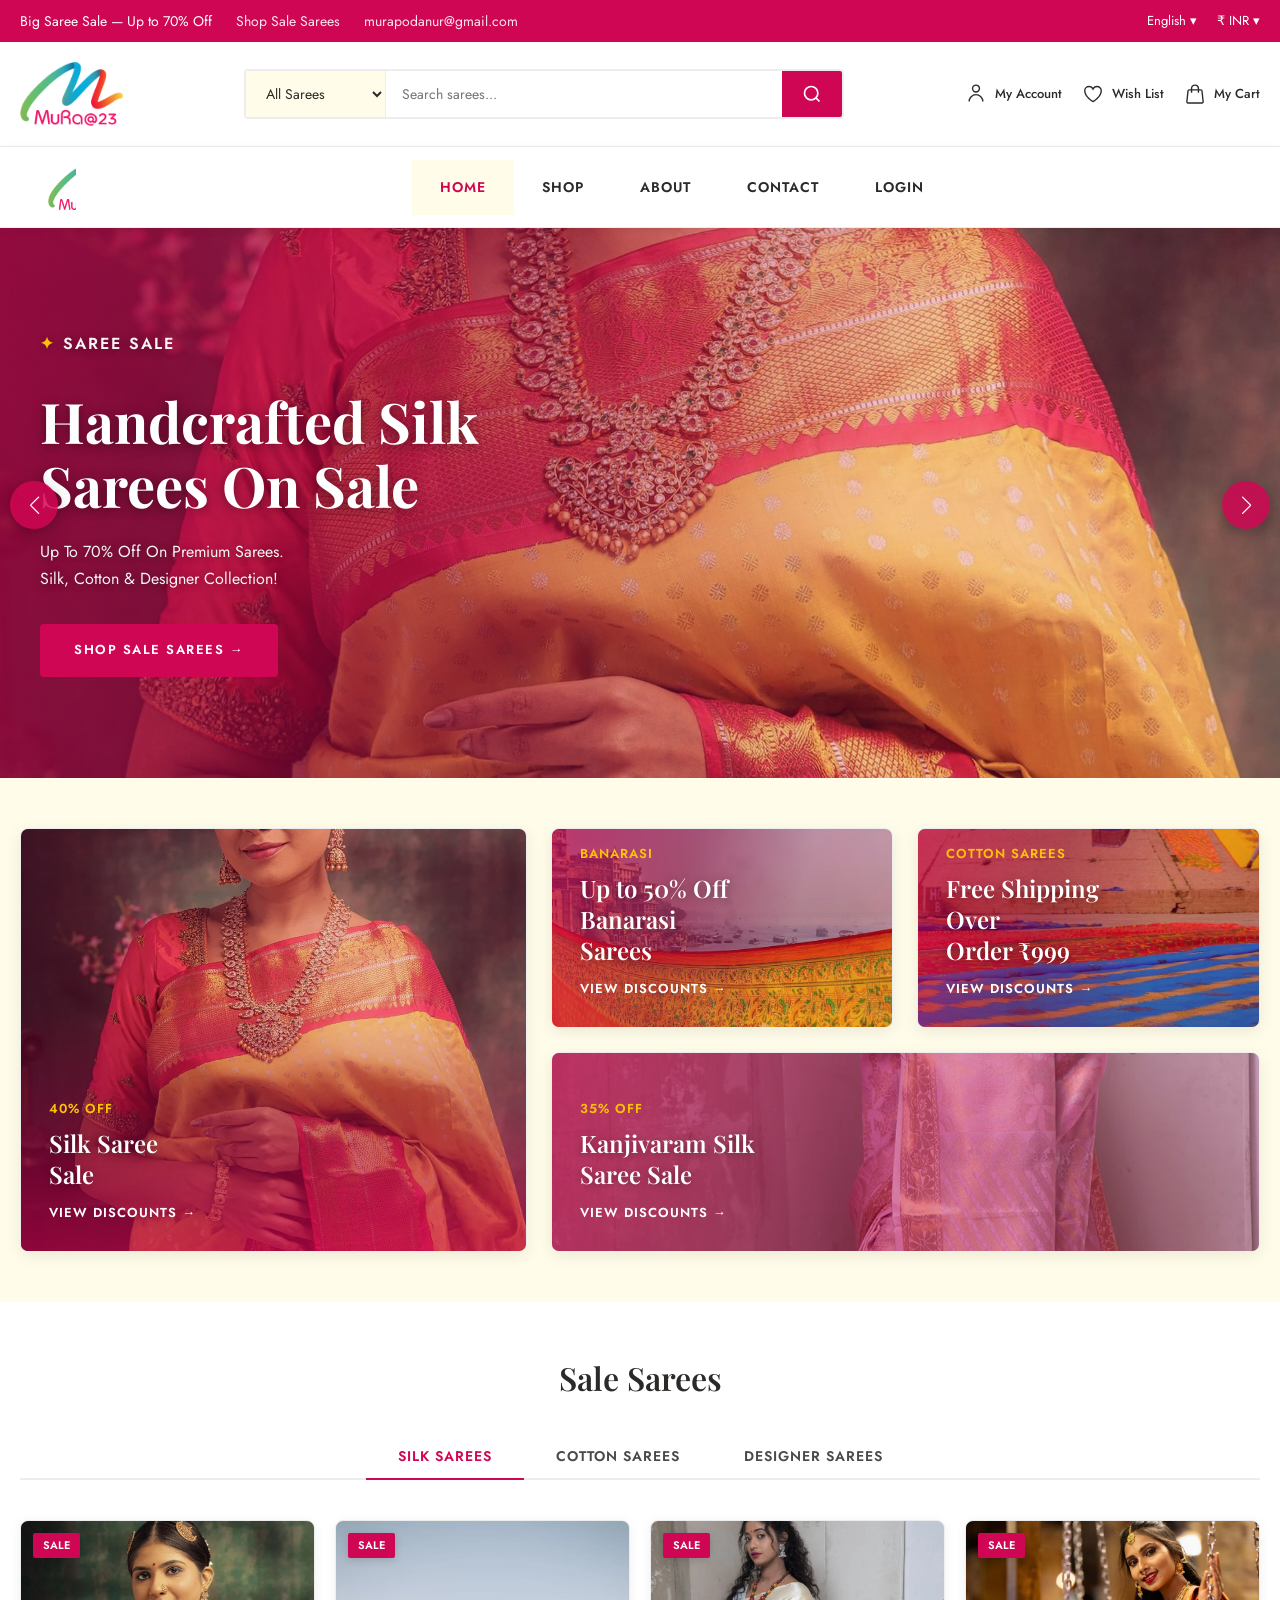
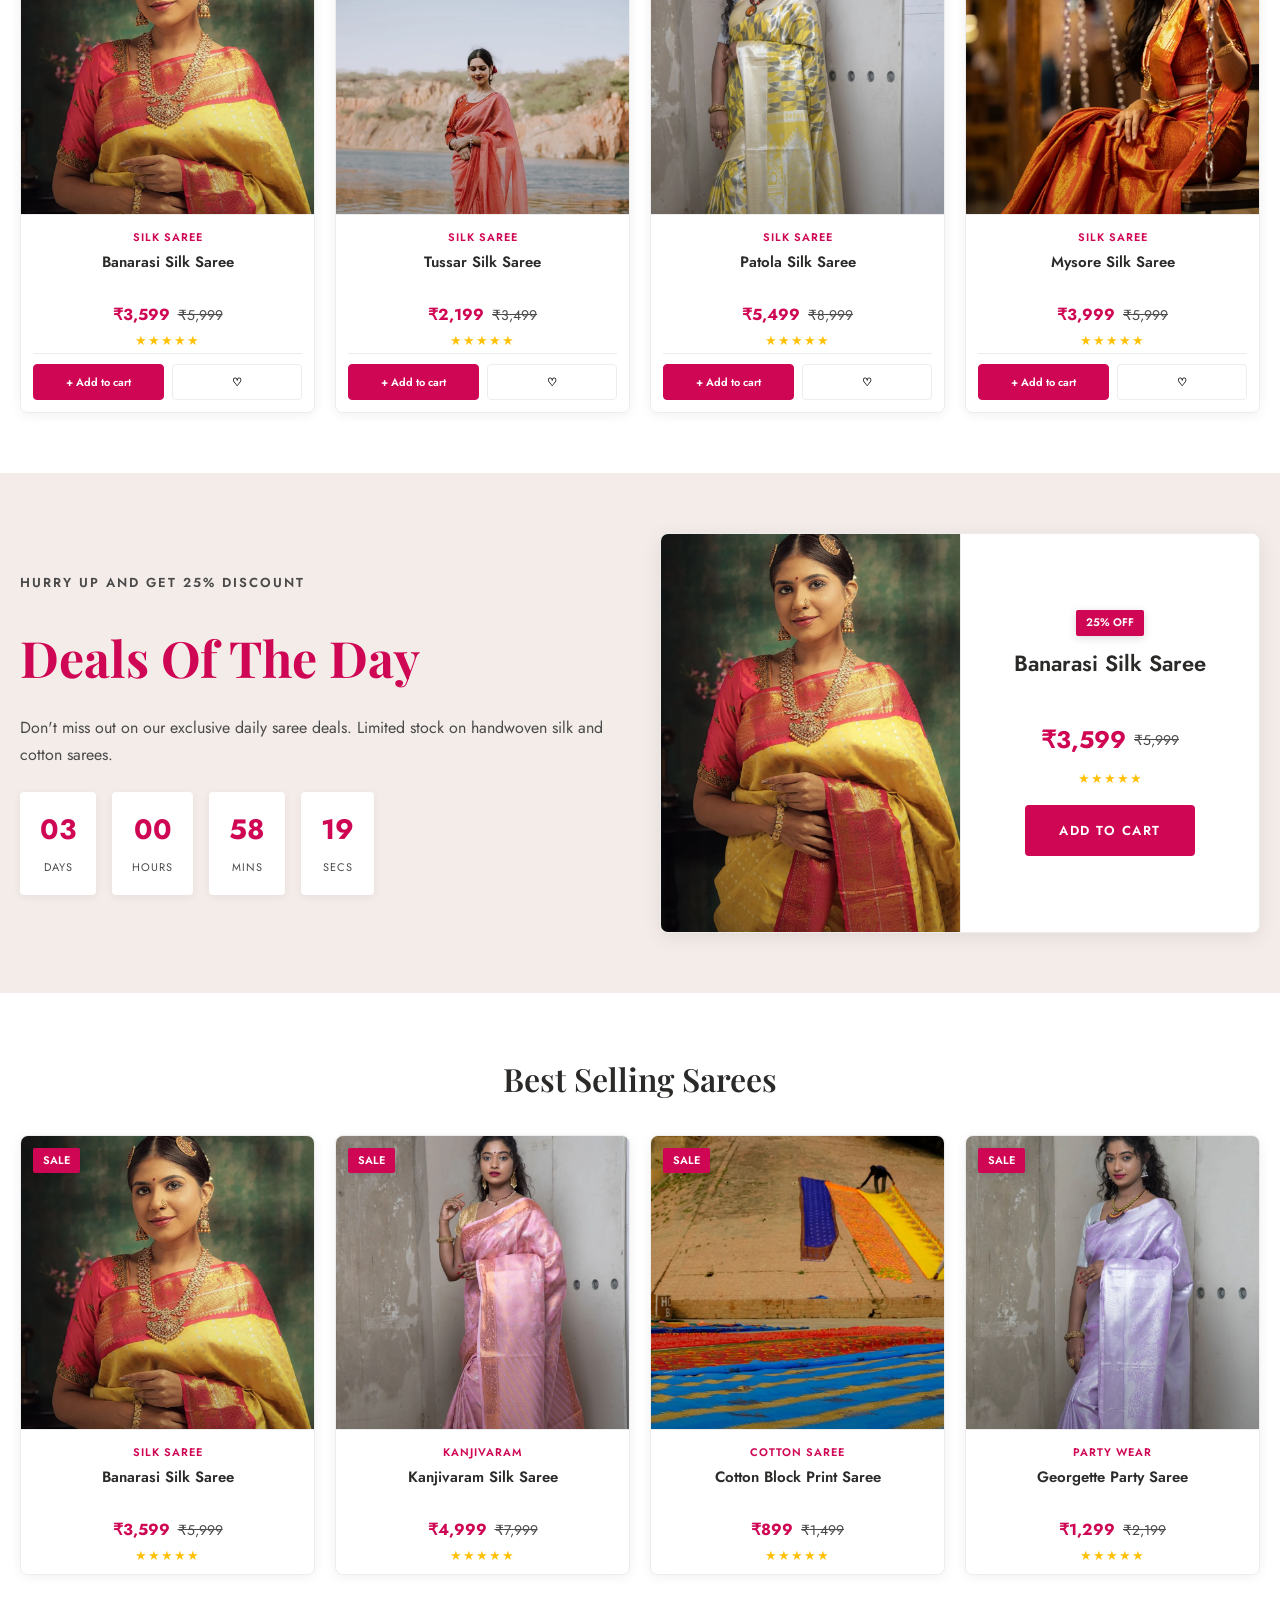
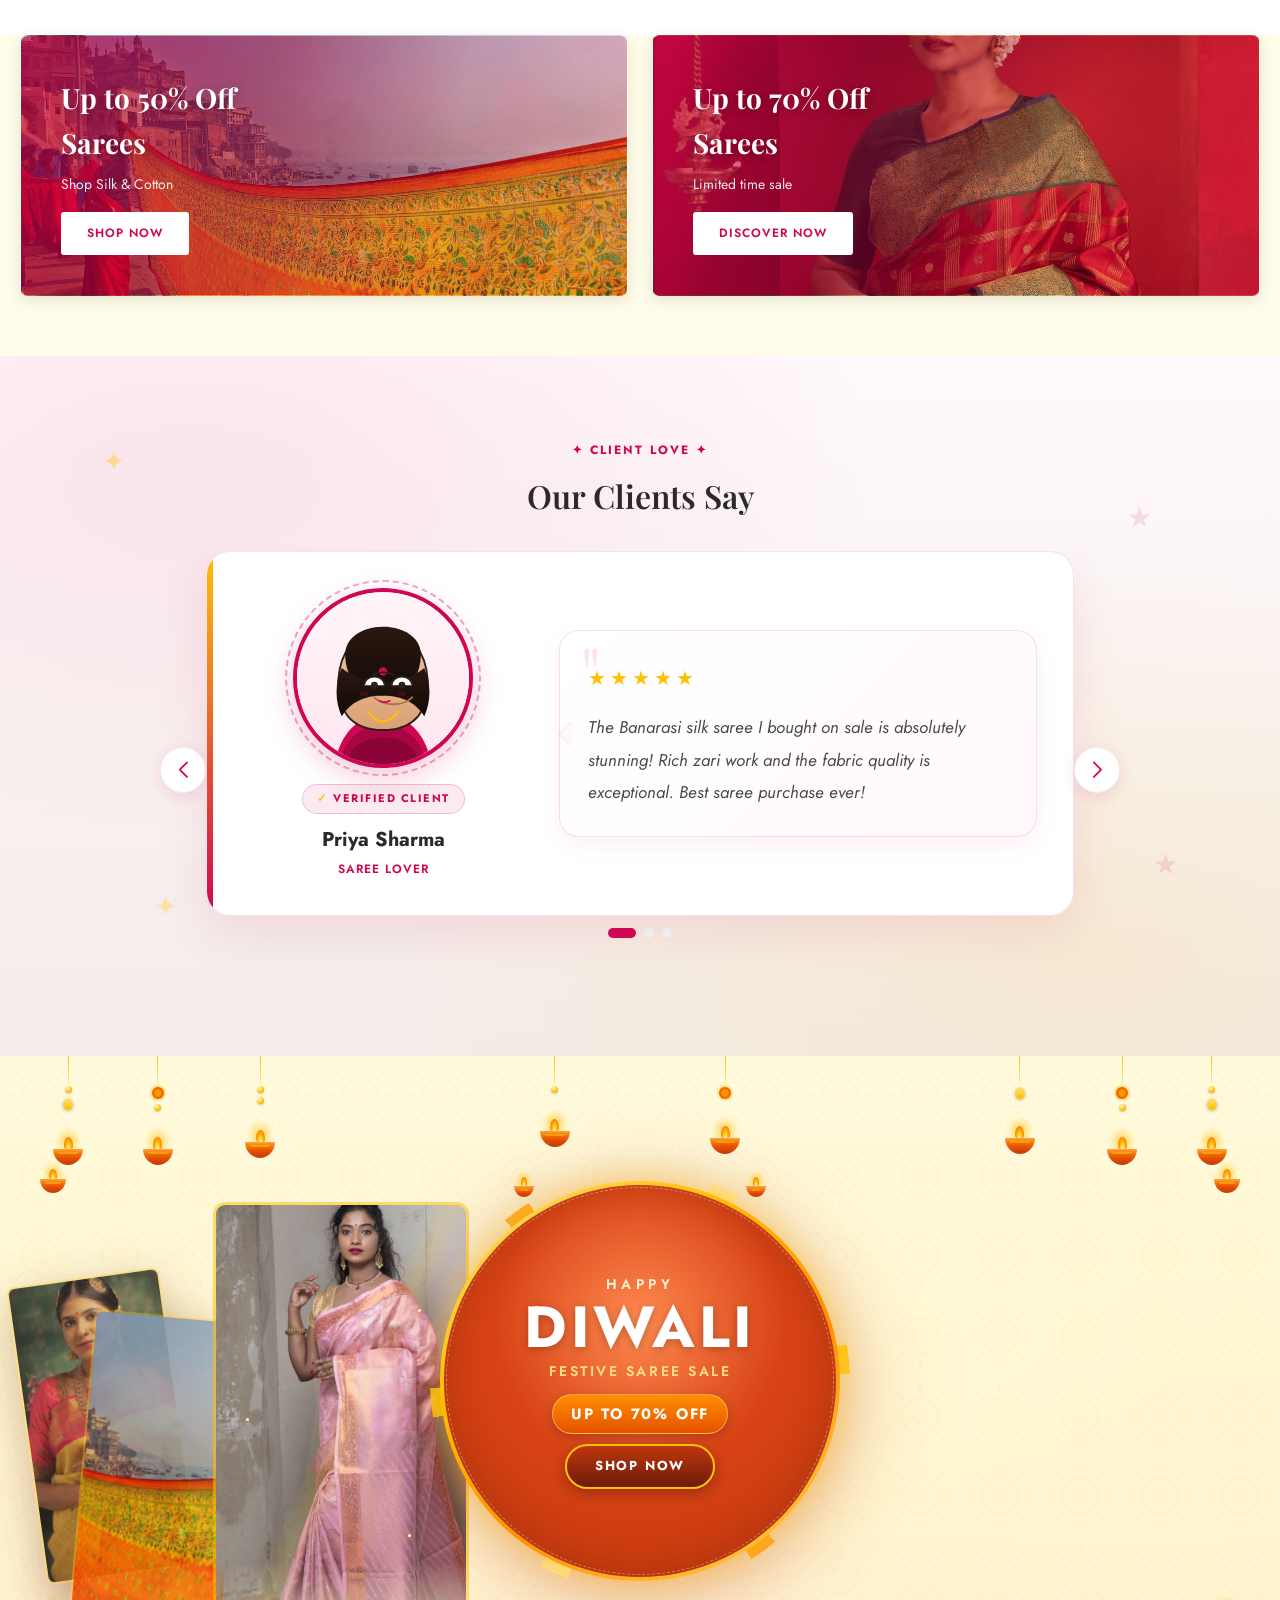
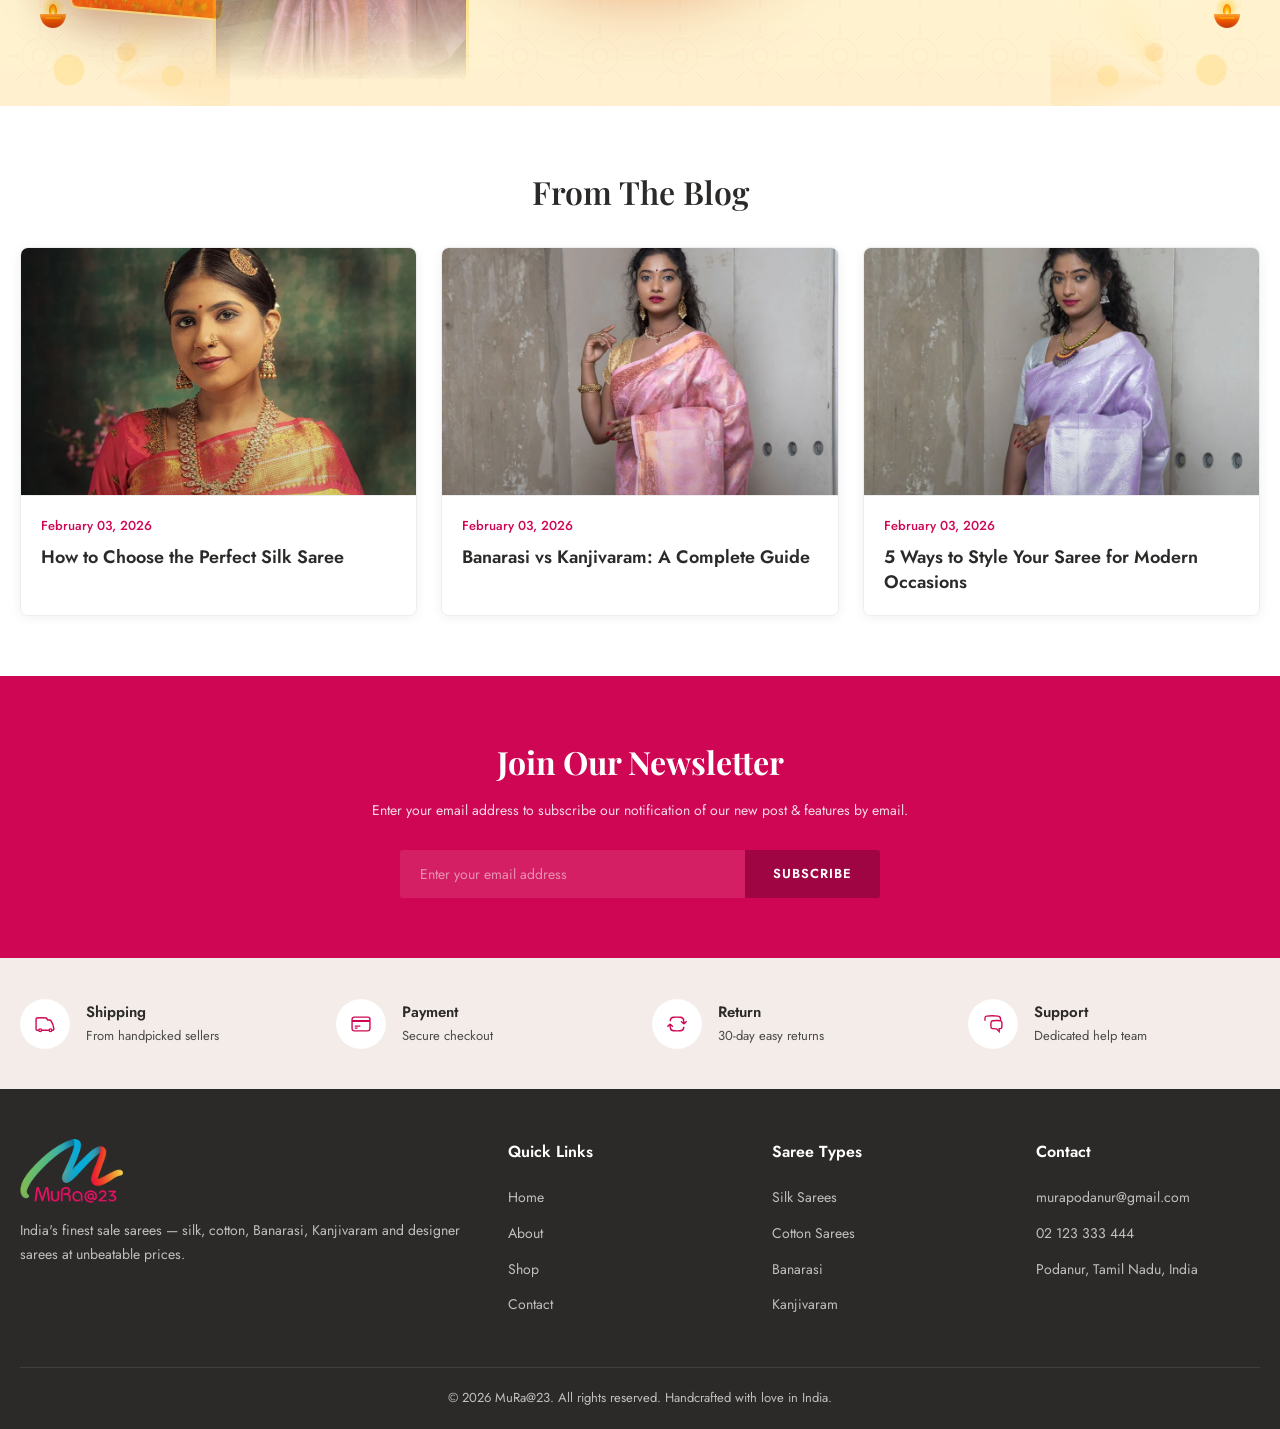
==== commit 91722857: "Round animated Diwali panel with clean sans-serif typography - Replace scalloped frame with circular" ====
--- a/index.html
+++ b/index.html
@@ -366,21 +366,20 @@
               <span></span><span></span><span></span><span></span><span></span>
               <span></span><span></span><span></span><span></span><span></span>
             </div>
-            <div class="dsb-panel">
-              <div class="dsb-panel-frame">
+            <div class="dsb-panel dsb-panel--round">
+              <div class="dsb-panel-orbit" aria-hidden="true"></div>
+              <div class="dsb-panel-ring" aria-hidden="true">
                 <div class="dsb-panel-inner">
                   <span class="dsb-panel-sweep" aria-hidden="true"></span>
-                  <div class="dsb-garland dsb-garland--l" aria-hidden="true">
-                    <span></span><span></span><span></span><span></span><span></span><span></span>
-                  </div>
-                  <div class="dsb-garland dsb-garland--r" aria-hidden="true">
-                    <span></span><span></span><span></span><span></span><span></span><span></span>
-                  </div>
-                  <p class="dsb-text-happy">HAPPY</p>
-                  <h2 class="dsb-text-diwali" id="diwali-sale-heading">DIWALI</h2>
-                  <p class="dsb-text-subtitle">FESTIVE SAREE SALE</p>
-                  <p class="dsb-text-offer">UP TO 70% OFF</p>
-                  <a href="shop.html" class="dsb-cta" aria-label="Shop Diwali festive saree sale">SHOP NOW</a>
+                  <div class="dsb-panel-copy">
+                    <p class="dsb-text-happy">HAPPY</p>
+                    <h2 class="dsb-text-diwali" id="diwali-sale-heading">DIWALI</h2>
+                    <p class="dsb-text-subtitle">FESTIVE SAREE SALE</p>
+                  </div>
+                  <div class="dsb-panel-action">
+                    <p class="dsb-text-offer">UP TO 70% OFF</p>
+                    <a href="shop.html" class="dsb-cta" aria-label="Shop Diwali festive saree sale">SHOP NOW</a>
+                  </div>
                 </div>
               </div>
             </div>
--- a/css/diwali-banner.css
+++ b/css/diwali-banner.css
@@ -181,7 +181,7 @@
   position: relative;
   z-index: 5;
   display: grid;
-  grid-template-columns: 1fr minmax(280px, 440px) 1fr;
+  grid-template-columns: 1fr minmax(300px, 420px) 1fr;
   align-items: center;
   height: 100%;
   max-width: 1400px;
@@ -377,12 +377,12 @@
 
 .dsb-panel-diyas {
   position: absolute;
-  top: -28px;
+  top: -22px;
   left: 0;
   right: 0;
   display: flex;
   justify-content: space-between;
-  padding: 0 12%;
+  padding: 0 18%;
   z-index: 2;
   opacity: 0;
   animation: dsb-diya-appear 0.6s ease 1s forwards;
@@ -390,7 +390,7 @@
 
 .dsb-panel-stars {
   position: absolute;
-  inset: -20px -28px;
+  inset: -24px;
   z-index: 0;
   pointer-events: none;
 }
@@ -436,10 +436,77 @@
 .dsb-panel {
   position: relative;
   z-index: 1;
-  width: min(440px, 92vw);
   opacity: 0;
   transform: scale(0.88);
   animation: dsb-panel-in 1s cubic-bezier(0.22, 1, 0.36, 1) 1.2s forwards;
+}
+
+/* ---------- Round animated panel ---------- */
+.dsb-panel--round {
+  width: min(400px, 88vw);
+  aspect-ratio: 1;
+  margin: 0 auto;
+}
+
+.dsb-panel-orbit {
+  position: absolute;
+  inset: -10px;
+  border-radius: 50%;
+  background: conic-gradient(
+    from 0deg,
+    transparent 0deg 20deg,
+    rgba(255, 224, 130, 0.9) 20deg 28deg,
+    transparent 28deg 80deg,
+    rgba(255, 193, 7, 0.85) 80deg 88deg,
+    transparent 88deg 140deg,
+    rgba(255, 152, 0, 0.8) 140deg 148deg,
+    transparent 148deg 200deg,
+    rgba(255, 224, 130, 0.9) 200deg 208deg,
+    transparent 208deg 260deg,
+    rgba(255, 193, 7, 0.85) 260deg 268deg,
+    transparent 268deg 320deg,
+    rgba(255, 152, 0, 0.8) 320deg 328deg,
+    transparent 328deg 360deg
+  );
+  animation: dsb-orbit-spin 10s linear infinite;
+  pointer-events: none;
+  z-index: 0;
+}
+
+.dsb-panel-ring {
+  position: relative;
+  width: 100%;
+  height: 100%;
+  border-radius: 50%;
+  padding: 4px;
+  background: linear-gradient(145deg, #ffe082 0%, var(--gold) 30%, #ff8f00 60%, #ffd54f 100%);
+  box-shadow: 0 0 28px rgba(255, 193, 7, 0.4);
+  animation: dsb-ring-breathe 5s ease-in-out 2.5s infinite;
+  z-index: 1;
+}
+
+.dsb-panel-ring::before {
+  content: '';
+  position: absolute;
+  inset: 6px;
+  border-radius: 50%;
+  border: 1px dashed rgba(255, 255, 255, 0.35);
+  animation: dsb-ring-spin 18s linear infinite reverse;
+  pointer-events: none;
+  z-index: 2;
+}
+
+@keyframes dsb-orbit-spin {
+  to { rotate: 360deg; }
+}
+
+@keyframes dsb-ring-spin {
+  to { rotate: 360deg; }
+}
+
+@keyframes dsb-ring-breathe {
+  0%, 100% { box-shadow: 0 0 24px rgba(255, 193, 7, 0.35); transform: scale(1); }
+  50%      { box-shadow: 0 0 42px rgba(255, 193, 7, 0.55), 0 0 16px rgba(255, 152, 0, 0.2); transform: scale(1.02); }
 }
 
 @keyframes dsb-panel-in {
@@ -448,41 +515,43 @@
   100% { opacity: 1; transform: scale(1); filter: drop-shadow(0 12px 40px rgba(191, 54, 12, 0.4)); }
 }
 
-.dsb-panel-frame {
-  position: relative;
-  padding: 6px;
-  background: linear-gradient(145deg, #ffe082 0%, var(--gold) 35%, #ff8f00 70%, #ffd54f 100%);
-  clip-path: polygon(
-    50% 0%, 62% 3%, 74% 0%, 84% 5%, 96% 5%, 100% 14%,
-    97% 26%, 100% 38%, 97% 50%, 100% 62%, 97% 74%,
-    100% 86%, 96% 95%, 84% 100%, 74% 97%, 62% 100%,
-    50% 97%, 38% 100%, 26% 97%, 16% 100%, 4% 95%,
-    0% 86%, 3% 74%, 0% 62%, 3% 50%, 0% 38%,
-    3% 26%, 0% 14%, 4% 5%, 16% 5%, 26% 0%, 38% 3%
-  );
-  box-shadow: 0 0 30px rgba(255, 193, 7, 0.35);
-  animation: dsb-panel-breathe 5s ease-in-out 2.5s infinite;
-}
-
-@keyframes dsb-panel-breathe {
-  0%, 100% { box-shadow: 0 0 28px rgba(255, 193, 7, 0.32); }
-  50%      { box-shadow: 0 0 44px rgba(255, 193, 7, 0.5), 0 0 20px rgba(255, 152, 0, 0.15); }
-}
-
 .dsb-panel-inner {
   position: relative;
+  z-index: 1;
+  width: 100%;
+  height: 100%;
+  border-radius: 50%;
   overflow: hidden;
-  padding: 34px 26px 30px;
+  display: flex;
+  flex-direction: column;
+  align-items: center;
+  justify-content: center;
+  gap: 10px;
+  padding: clamp(24px, 5vw, 36px) clamp(20px, 4vw, 28px);
   text-align: center;
-  background: linear-gradient(165deg, var(--orange) 0%, var(--panel) 40%, var(--panel-dark) 100%);
-  clip-path: polygon(
-    50% 1%, 61% 4%, 73% 1%, 83% 6%, 95% 6%, 99% 15%,
-    96% 27%, 99% 39%, 96% 50%, 99% 61%, 96% 73%,
-    99% 85%, 95% 94%, 83% 99%, 73% 96%, 61% 99%,
-    50% 96%, 39% 99%, 27% 96%, 17% 99%, 5% 94%,
-    1% 85%, 4% 73%, 1% 61%, 4% 50%, 1% 39%,
-    4% 27%, 1% 15%, 5% 6%, 17% 6%, 27% 1%, 39% 4%
-  );
+  background: radial-gradient(circle at 50% 35%, #ff8a50 0%, var(--panel) 45%, var(--panel-dark) 100%);
+  box-shadow: inset 0 0 40px rgba(0, 0, 0, 0.15);
+  animation: dsb-round-float 6s ease-in-out 2.2s infinite;
+}
+
+@keyframes dsb-round-float {
+  0%, 100% { transform: translateY(0); }
+  50%      { transform: translateY(-4px); }
+}
+
+.dsb-panel-copy {
+  display: flex;
+  flex-direction: column;
+  align-items: center;
+  gap: 2px;
+}
+
+.dsb-panel-action {
+  display: flex;
+  flex-direction: column;
+  align-items: center;
+  gap: 10px;
+  margin-top: 4px;
 }
 
 .dsb-panel-sweep {
@@ -490,6 +559,7 @@
   inset: 0;
   z-index: 3;
   pointer-events: none;
+  border-radius: 50%;
   background: linear-gradient(
     105deg,
     transparent 0%, transparent 38%,
@@ -509,29 +579,7 @@
   100%     { transform: translateX(120%); opacity: 0; }
 }
 
-.dsb-garland {
-  position: absolute;
-  top: 12%;
-  bottom: 18%;
-  width: 10px;
-  display: flex;
-  flex-direction: column;
-  justify-content: space-between;
-  pointer-events: none;
-}
-
-.dsb-garland--l { left: 14px; }
-.dsb-garland--r { right: 14px; }
-
-.dsb-garland span {
-  width: 9px;
-  height: 9px;
-  border-radius: 50%;
-  background: radial-gradient(circle at 35% 30%, #fff176, #ff9800 55%, var(--orange-deep));
-  box-shadow: 0 1px 3px rgba(0, 0, 0, 0.2);
-}
-
-/* ---------- Typography ---------- */
+/* ---------- Typography — clean sans-serif ---------- */
 .dsb-text-happy,
 .dsb-text-diwali,
 .dsb-text-subtitle,
@@ -539,76 +587,68 @@
 .dsb-cta {
   position: relative;
   z-index: 4;
+  font-family: var(--font-body);
 }
 
 .dsb-text-happy {
-  font-size: clamp(13px, 1.8vw, 17px);
-  font-weight: 500;
-  letter-spacing: 0.4em;
+  font-size: clamp(11px, 1.5vw, 14px);
+  font-weight: 600;
+  letter-spacing: 0.32em;
   text-transform: uppercase;
-  color: var(--cream);
-  margin: 0 0 2px;
-  opacity: 0;
-  transform: translateY(14px);
-  text-shadow: 0 1px 4px rgba(0, 0, 0, 0.25);
-  animation: dsb-text-in 0.8s ease 1.5s forwards, dsb-letter-space 1.2s ease 1.65s forwards;
+  color: rgba(255, 248, 225, 0.95);
+  margin: 0;
+  opacity: 0;
+  transform: translateY(10px);
+  animation: dsb-text-in 0.7s ease 1.5s forwards;
 }
 
 .dsb-text-diwali {
-  font-family: var(--font-heading);
-  font-size: clamp(44px, 7.5vw, 76px);
+  font-size: clamp(36px, 6.5vw, 58px);
   font-weight: 700;
   line-height: 1;
-  letter-spacing: 0.1em;
+  letter-spacing: 0.06em;
+  text-transform: uppercase;
   color: #fff;
-  margin: 0 0 6px;
-  opacity: 0;
-  transform: translateY(16px);
-  text-shadow: 0 3px 12px rgba(0, 0, 0, 0.3), 0 0 30px rgba(255, 193, 7, 0.2);
-  animation: dsb-text-in 0.8s ease 1.5s forwards, dsb-text-glow 3.5s ease-in-out 2s infinite;
-}
-
-.dsb-text-subtitle {
-  font-family: 'Great Vibes', cursive;
-  font-size: clamp(28px, 4.5vw, 42px);
-  color: var(--gold-light);
-  margin: 0 0 10px;
-  line-height: 1.1;
+  margin: 0;
   opacity: 0;
   transform: translateY(12px);
   text-shadow: 0 2px 8px rgba(0, 0, 0, 0.25);
-  animation: dsb-text-in 0.8s ease 1.8s forwards;
+  animation: dsb-text-in 0.7s ease 1.65s forwards;
+}
+
+.dsb-text-subtitle {
+  font-size: clamp(11px, 1.6vw, 14px);
+  font-weight: 600;
+  letter-spacing: 0.18em;
+  text-transform: uppercase;
+  color: var(--gold-light);
+  margin: 4px 0 0;
+  line-height: 1.3;
+  opacity: 0;
+  transform: translateY(10px);
+  animation: dsb-text-in 0.7s ease 1.8s forwards;
 }
 
 .dsb-text-offer {
   display: inline-block;
-  padding: 10px 26px;
-  margin: 0 0 18px;
-  font-size: clamp(15px, 2.2vw, 21px);
-  font-weight: 800;
-  letter-spacing: 0.1em;
+  padding: 7px 18px;
+  margin: 0;
+  font-size: clamp(12px, 1.8vw, 15px);
+  font-weight: 700;
+  letter-spacing: 0.12em;
+  text-transform: uppercase;
   color: #fff;
   background: linear-gradient(180deg, #ff8f00 0%, var(--orange-deep) 100%);
-  border: 2px solid rgba(255, 224, 130, 0.6);
-  border-radius: 4px;
-  box-shadow: 0 4px 12px rgba(0, 0, 0, 0.2);
-  opacity: 0;
-  transform: translateY(12px);
-  animation: dsb-text-in 0.8s ease 2.1s forwards;
+  border: 1.5px solid rgba(255, 224, 130, 0.55);
+  border-radius: 999px;
+  box-shadow: 0 3px 10px rgba(0, 0, 0, 0.2);
+  opacity: 0;
+  transform: translateY(10px);
+  animation: dsb-text-in 0.7s ease 2.1s forwards;
 }
 
 @keyframes dsb-text-in {
   to { opacity: 1; transform: translateY(0); }
-}
-
-@keyframes dsb-letter-space {
-  from { letter-spacing: 0.2em; }
-  to   { letter-spacing: 0.45em; }
-}
-
-@keyframes dsb-text-glow {
-  0%, 100% { text-shadow: 0 3px 12px rgba(0, 0, 0, 0.3), 0 0 20px rgba(255, 193, 7, 0.15); }
-  50%      { text-shadow: 0 3px 12px rgba(0, 0, 0, 0.3), 0 0 38px rgba(255, 193, 7, 0.35); }
 }
 
 /* ---------- CTA ---------- */
@@ -616,20 +656,20 @@
   display: inline-flex;
   align-items: center;
   justify-content: center;
-  padding: 14px 38px;
-  font-size: clamp(12px, 1.7vw, 15px);
+  padding: 10px 28px;
+  font-size: clamp(11px, 1.5vw, 13px);
   font-weight: 700;
-  letter-spacing: 0.15em;
+  letter-spacing: 0.14em;
   text-transform: uppercase;
   text-decoration: none;
   color: #fff;
   background: linear-gradient(180deg, var(--panel-dark) 0%, var(--maroon) 100%);
   border: 2px solid var(--gold);
   border-radius: 999px;
-  box-shadow: 0 4px 16px rgba(0, 0, 0, 0.3);
-  opacity: 0;
-  transform: translateY(12px);
-  animation: dsb-text-in 0.8s ease 2.4s forwards, dsb-cta-pulse 2.5s ease-in-out 3s infinite;
+  box-shadow: 0 4px 14px rgba(0, 0, 0, 0.28);
+  opacity: 0;
+  transform: translateY(10px);
+  animation: dsb-text-in 0.7s ease 2.4s forwards, dsb-cta-pulse 2.5s ease-in-out 3s infinite;
   transition: transform 0.3s ease, box-shadow 0.3s ease;
   overflow: hidden;
 }
@@ -950,12 +990,8 @@
 .dsb-corner-diya--br { bottom: 12%; right: 3%; }
 
 /* ---------- Reduced motion ---------- */
-.diwali-sale-banner.dsb-reduced-motion,
-.diwali-sale-banner.dsb-reduced-motion * {
+.diwali-sale-banner.dsb-reduced-motion .dsb-panel-inner {
   animation: none !important;
-  transition: none !important;
-  opacity: 1 !important;
-  transform: none !important;
 }
 
 /* ---------- Tablet ---------- */
@@ -996,9 +1032,9 @@
   }
 
   .dsb-saree--hero {
+    left: 50%;
     width: 120px;
     height: 200px;
-    left: 50%;
     transform: translateX(-50%) translateY(20px);
     animation-name: dsb-saree-in-hero-mobile, dsb-saree-float-hero-mobile;
   }
@@ -1030,9 +1066,13 @@
 @media (max-width: 480px) {
   .diwali-sale-banner { min-height: 580px; }
 
-  .dsb-text-diwali { font-size: clamp(36px, 12vw, 52px); }
-
-  .dsb-text-subtitle { font-size: clamp(24px, 7vw, 32px); }
+  .dsb-panel--round {
+    width: min(320px, 90vw);
+  }
+
+  .dsb-text-diwali { font-size: clamp(32px, 11vw, 44px); }
+
+  .dsb-text-subtitle { font-size: clamp(10px, 2.8vw, 12px); letter-spacing: 0.14em; }
 
   .dsb-sarees { height: 170px; }
 
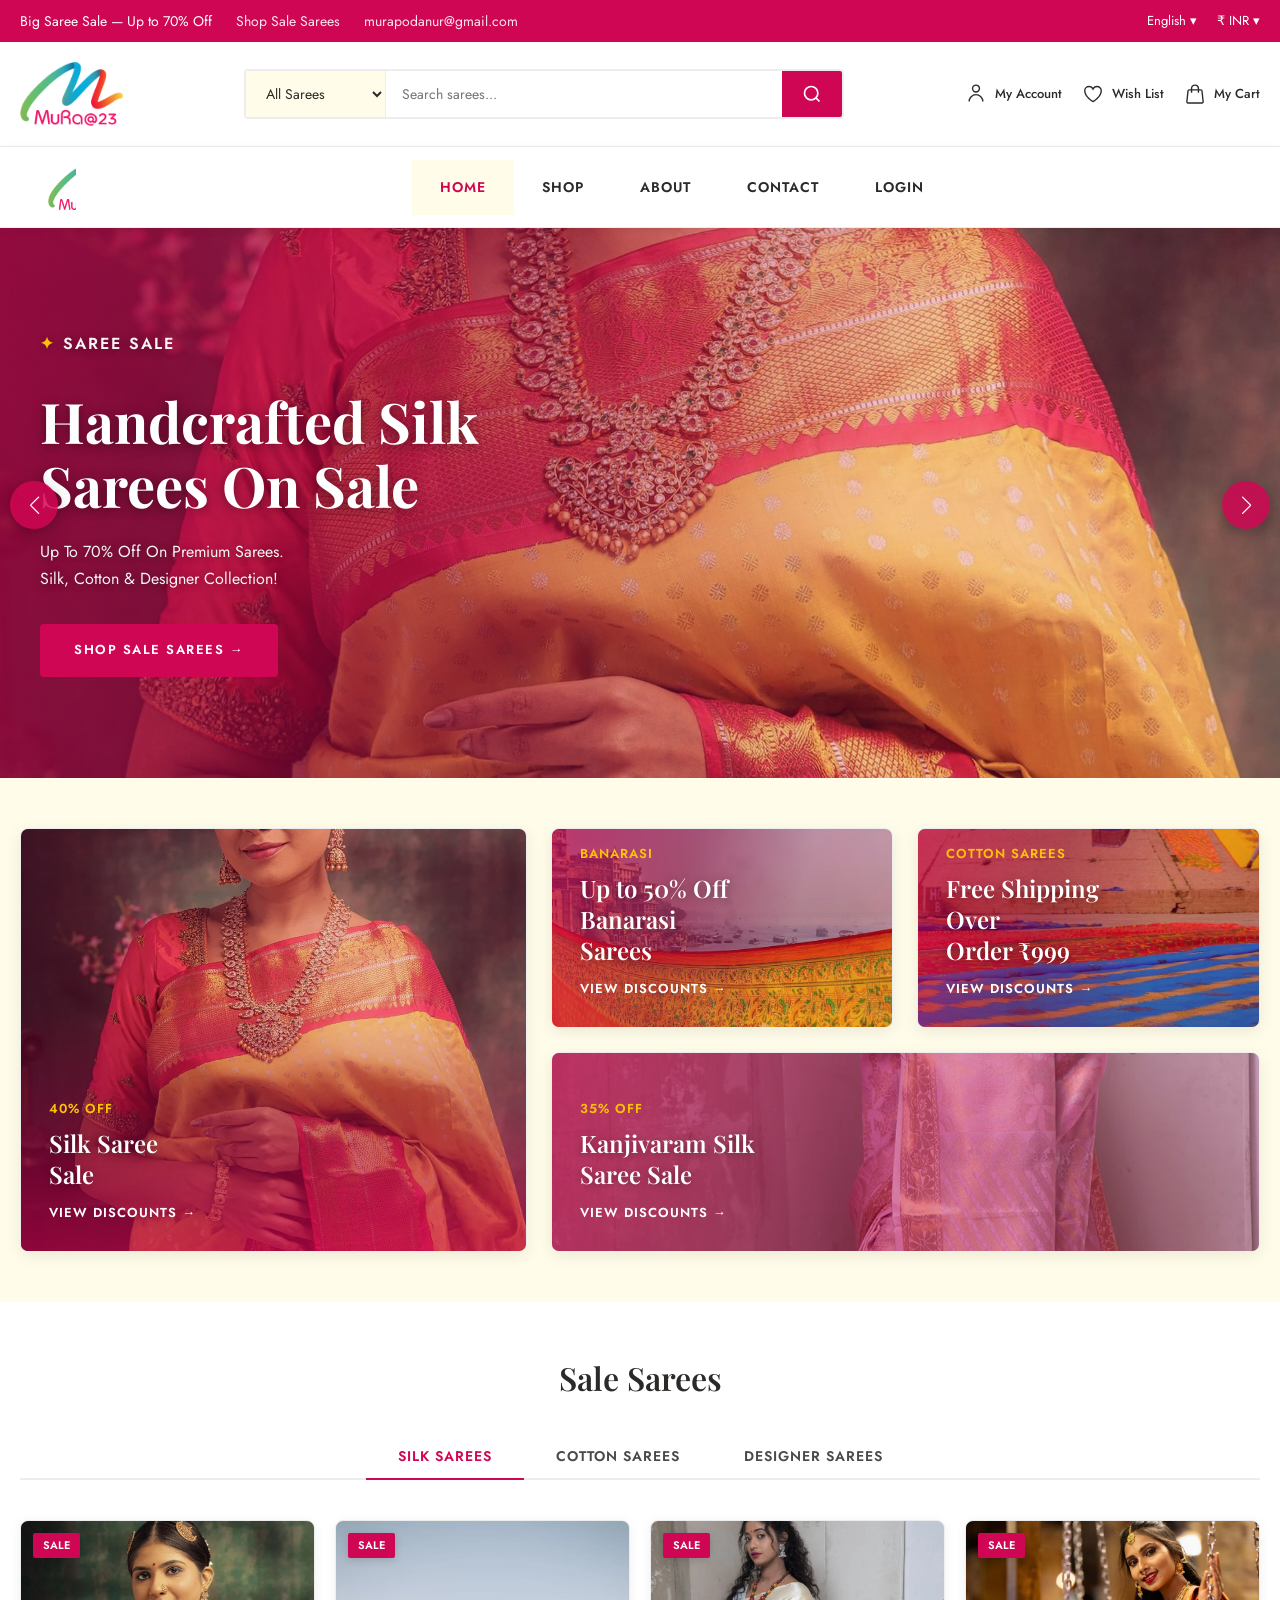
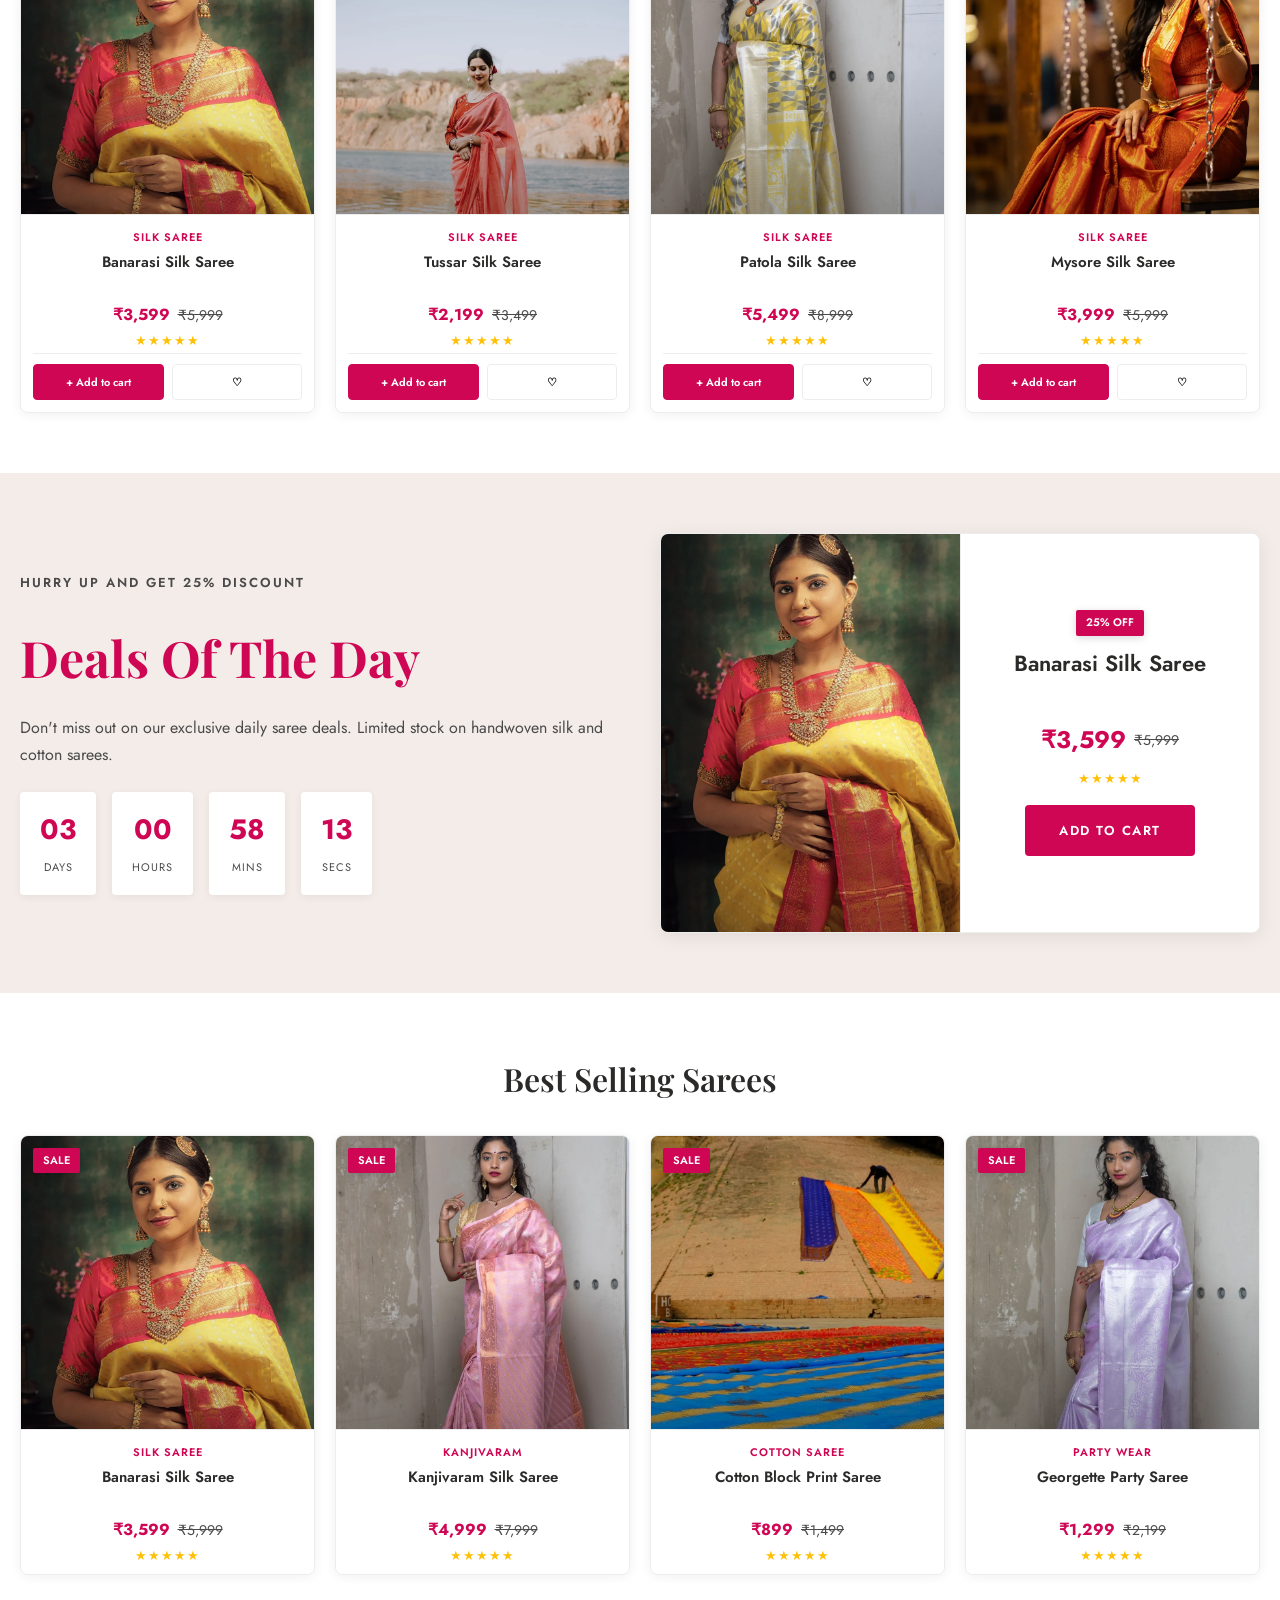
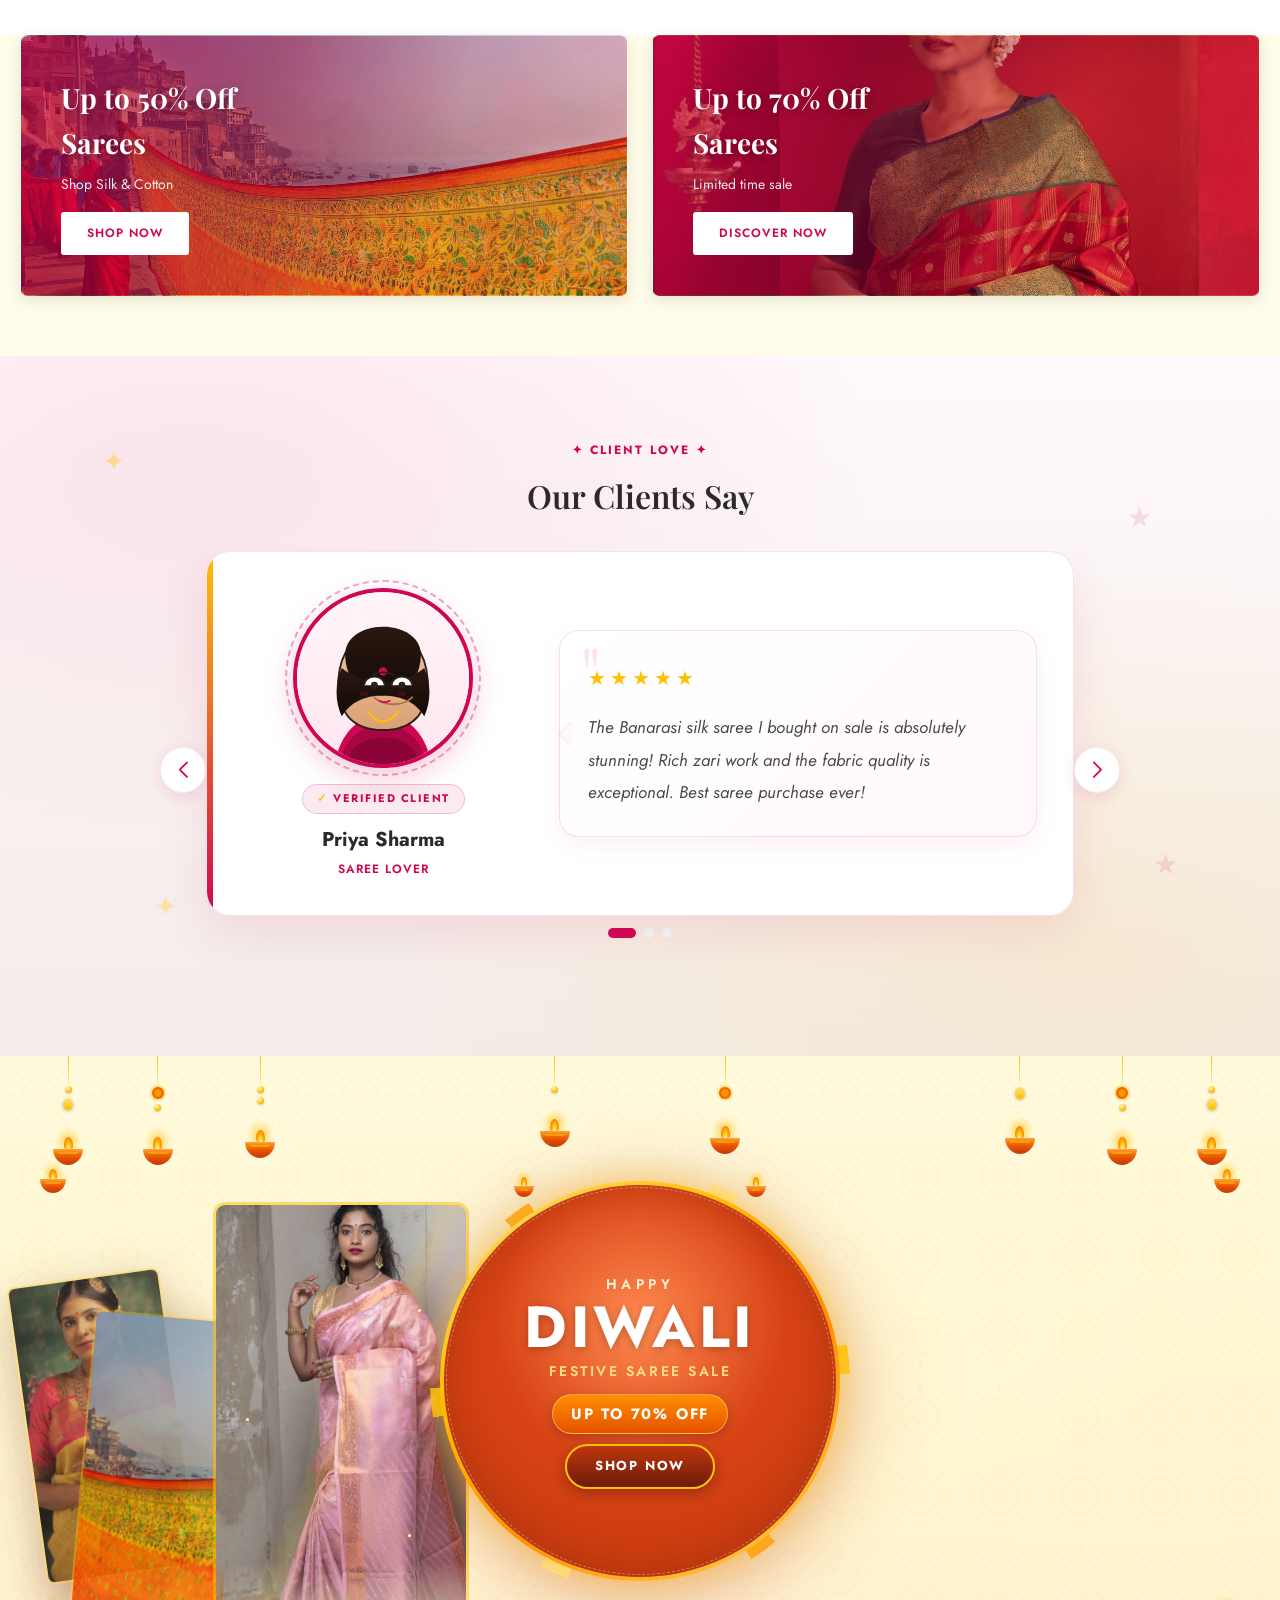
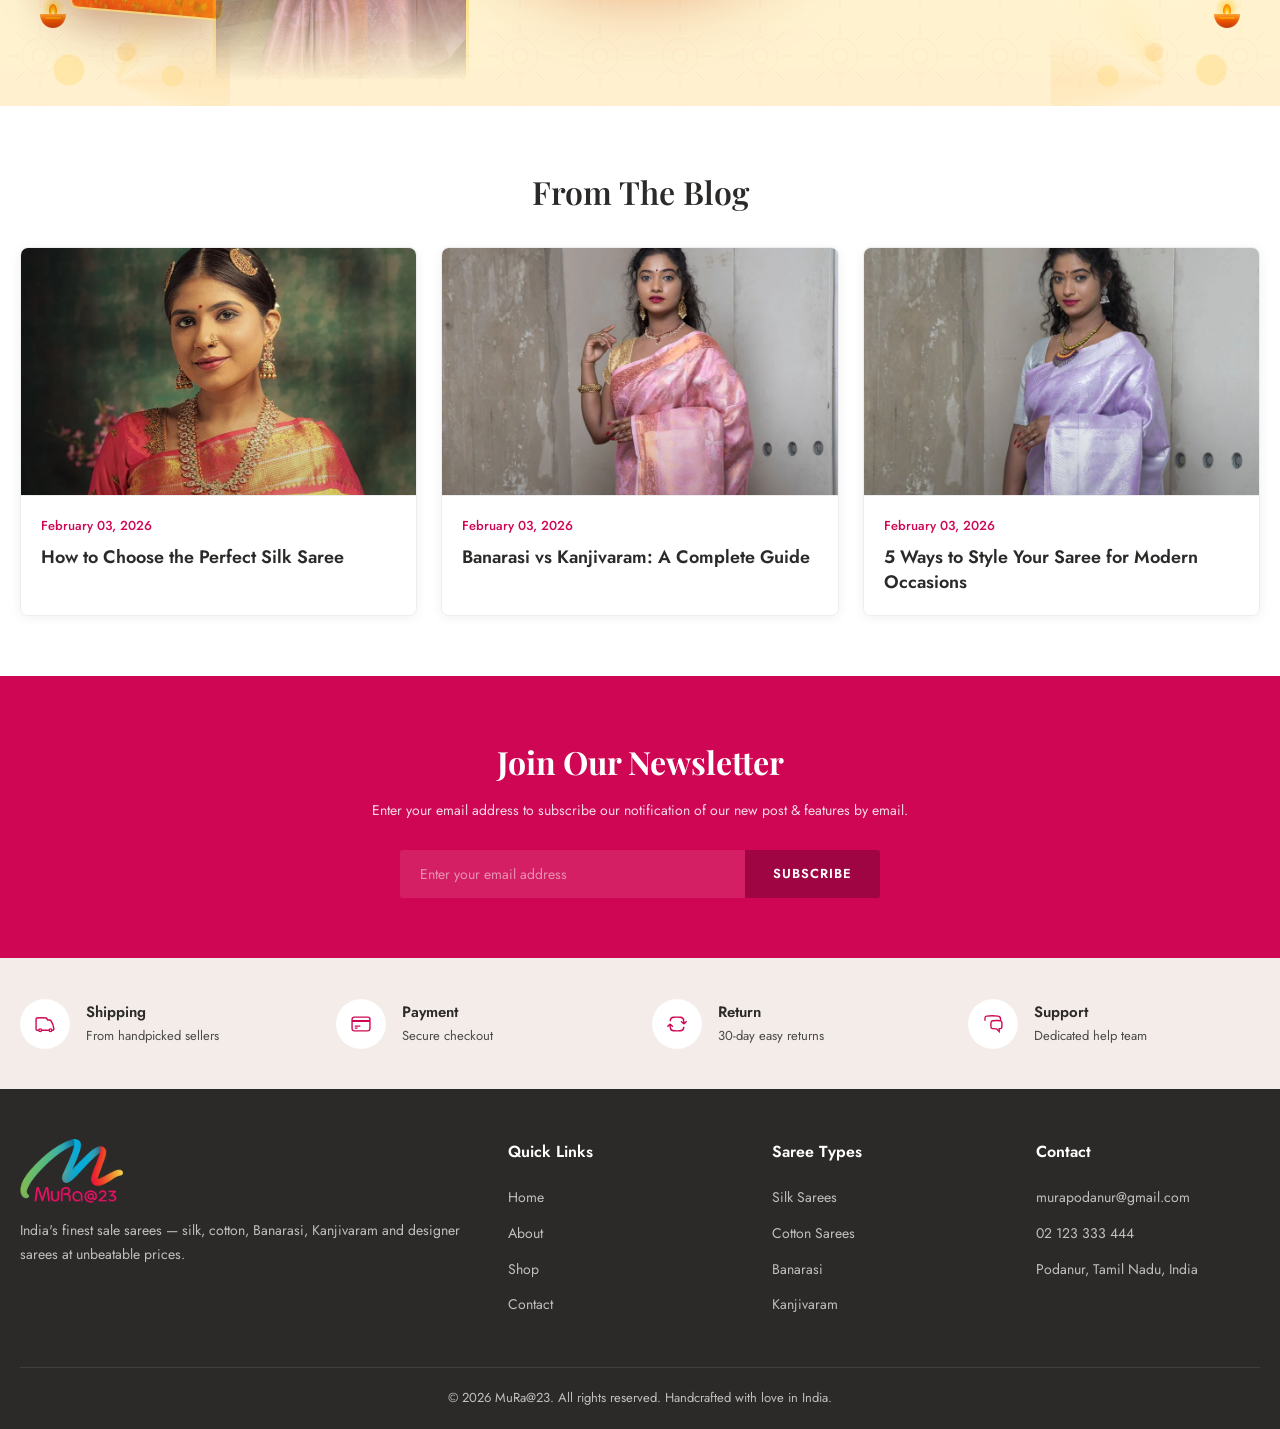
==== commit 88aa1370: "Add mobile arrow navigation for Sale Sarees category tabs Wrap product tabs in a scroll container wi" ====
--- a/index.html
+++ b/index.html
@@ -109,10 +109,18 @@
     <section class="products-section">
       <div class="products-section-inner">
         <div class="section-heading"><h2>Sale Sarees</h2></div>
-        <div class="product-tabs">
-          <button class="product-tab active" data-target="#tab-featured">Silk Sarees</button>
-          <button class="product-tab" data-target="#tab-trending">Cotton Sarees</button>
-          <button class="product-tab" data-target="#tab-newarrival">Designer Sarees</button>
+        <div class="product-tabs-wrap">
+          <button class="product-tabs-arrow product-tabs-arrow--prev" type="button" aria-label="Previous saree category">
+            <svg width="18" height="18" fill="none" stroke="currentColor" stroke-width="2" viewBox="0 0 24 24" aria-hidden="true"><path d="M15 6l-6 6 6 6"/></svg>
+          </button>
+          <div class="product-tabs" role="tablist" aria-label="Saree categories">
+            <button class="product-tab active" type="button" role="tab" aria-selected="true" data-target="#tab-featured">Silk Sarees</button>
+            <button class="product-tab" type="button" role="tab" aria-selected="false" data-target="#tab-trending">Cotton Sarees</button>
+            <button class="product-tab" type="button" role="tab" aria-selected="false" data-target="#tab-newarrival">Designer Sarees</button>
+          </div>
+          <button class="product-tabs-arrow product-tabs-arrow--next" type="button" aria-label="Next saree category">
+            <svg width="18" height="18" fill="none" stroke="currentColor" stroke-width="2" viewBox="0 0 24 24" aria-hidden="true"><path d="M9 6l6 6-6 6"/></svg>
+          </button>
         </div>
 
         <div id="tab-featured" class="tab-pane active">
--- a/css/home.css
+++ b/css/home.css
@@ -299,11 +299,45 @@
   font-weight: 600;
 }
 
+.product-tabs-wrap {
+  position: relative;
+  display: flex;
+  align-items: stretch;
+  gap: 8px;
+  margin-bottom: 40px;
+}
+
+.product-tabs-arrow {
+  display: none;
+  align-items: center;
+  justify-content: center;
+  flex-shrink: 0;
+  width: 40px;
+  border: 1px solid var(--suruchi-border);
+  border-radius: 50%;
+  background: var(--suruchi-white);
+  color: var(--suruchi-dark);
+  cursor: pointer;
+  transition: background 0.2s ease, color 0.2s ease, border-color 0.2s ease, opacity 0.2s ease;
+}
+
+.product-tabs-arrow:hover:not(:disabled) {
+  background: var(--suruchi-primary);
+  border-color: var(--suruchi-primary);
+  color: var(--suruchi-white);
+}
+
+.product-tabs-arrow:disabled {
+  opacity: 0.35;
+  cursor: not-allowed;
+}
+
 .product-tabs {
   display: flex;
   justify-content: center;
   gap: 0;
-  margin-bottom: 40px;
+  flex: 1;
+  min-width: 0;
   border-bottom: 2px solid var(--suruchi-border);
 }
 
--- a/css/diwali-banner.css
+++ b/css/diwali-banner.css
@@ -990,8 +990,16 @@
 .dsb-corner-diya--br { bottom: 12%; right: 3%; }
 
 /* ---------- Reduced motion ---------- */
+.diwali-sale-banner.dsb-reduced-motion,
+.diwali-sale-banner.dsb-reduced-motion * {
+  animation: none !important;
+  transition: none !important;
+  opacity: 1 !important;
+  transform: none !important;
+}
+
 .diwali-sale-banner.dsb-reduced-motion .dsb-panel-inner {
-  animation: none !important;
+  transform: none !important;
 }
 
 /* ---------- Tablet ---------- */
@@ -1015,13 +1023,16 @@
 
 /* ---------- Mobile ---------- */
 @media (max-width: 768px) {
-  .diwali-sale-banner { height: auto; min-height: 620px; }
+  .diwali-sale-banner { height: auto; min-height: 620px; overflow: hidden; }
 
   .dsb-layout {
     grid-template-columns: 1fr;
     grid-template-rows: auto auto;
     gap: 0;
     padding: 48px 16px 32px;
+    width: 100%;
+    max-width: 100%;
+    overflow: hidden;
   }
 
   .dsb-sarees {
--- a/css/responsive.css
+++ b/css/responsive.css
@@ -42,9 +42,38 @@
 }
 
 /* ========== LAPTOP (1200px – 1399px) ========== */
-@media (max-width: 1399px) {
+@media (max-width: 1399px) and (min-width: 1200px) {
   .suruchi-products-grid {
     grid-template-columns: repeat(4, 1fr);
+  }
+}
+
+/* Product grids — must come after home.css and override only at each tier */
+@media (max-width: 1199px) {
+  .suruchi-products-grid {
+    grid-template-columns: repeat(4, 1fr);
+  }
+}
+
+@media (max-width: 991px) {
+  .suruchi-products-grid {
+    grid-template-columns: repeat(3, 1fr);
+  }
+}
+
+@media (max-width: 768px) {
+  .suruchi-products-grid,
+  .bestseller-grid,
+  .blog-grid {
+    grid-template-columns: repeat(2, 1fr);
+  }
+}
+
+@media (max-width: 480px) {
+  .suruchi-products-grid,
+  .bestseller-grid,
+  .blog-grid {
+    grid-template-columns: 1fr;
   }
 }
 
@@ -179,8 +208,8 @@
   }
 }
 
-/* ========== MOBILE (max 767px) ========== */
-@media (max-width: 767px) {
+/* ========== MOBILE (max 768px) ========== */
+@media (max-width: 768px) {
   body {
     font-size: 15px;
   }
@@ -247,6 +276,25 @@
     visibility: visible;
   }
 
+  .suruchi-nav.is-scrolled {
+    position: fixed;
+    top: 0 !important;
+    left: 0;
+    right: 0;
+    width: 100%;
+    transform: translateX(-100%);
+    visibility: hidden;
+    box-shadow: none;
+    height: auto;
+    overflow-y: auto;
+    padding-top: 12px;
+  }
+
+  .suruchi-nav.is-scrolled.open {
+    transform: translateX(0);
+    visibility: visible;
+  }
+
   .suruchi-nav-inner {
     flex-direction: column;
     align-items: stretch;
@@ -304,6 +352,12 @@
   }
 
   /* Hero */
+  .hero-slider .hero-swiper,
+  .hero-slider .swiper-wrapper,
+  .hero-slider .swiper-slide {
+    min-height: 360px;
+  }
+
   .hero-slide {
     min-height: 360px;
   }
@@ -359,12 +413,25 @@
     font-size: 26px;
   }
 
+  .product-tabs-wrap {
+    gap: 6px;
+    margin-bottom: 28px;
+  }
+
+  .product-tabs-arrow {
+    display: flex;
+    align-self: center;
+    width: 36px;
+    height: 36px;
+  }
+
   .product-tabs {
     overflow-x: auto;
     -webkit-overflow-scrolling: touch;
     justify-content: flex-start;
+    scroll-behavior: smooth;
     scrollbar-width: none;
-    margin-bottom: 28px;
+    scroll-snap-type: x proximity;
   }
 
   .product-tabs::-webkit-scrollbar {
@@ -372,15 +439,24 @@
   }
 
   .product-tab {
-    padding: 10px 20px;
+    padding: 10px 18px;
     font-size: 12px;
     white-space: nowrap;
     flex-shrink: 0;
+    scroll-snap-align: start;
   }
 
   .suruchi-product-actions {
     opacity: 1;
     transform: none;
+    flex-wrap: wrap;
+  }
+
+  .suruchi-action-btn {
+    white-space: normal;
+    font-size: 10px;
+    padding: 8px 6px;
+    line-height: 1.2;
   }
 
   /* Deals */
@@ -656,6 +732,12 @@
   }
 
   .hero-slide {
+    min-height: 300px;
+  }
+
+  .hero-slider .hero-swiper,
+  .hero-slider .swiper-wrapper,
+  .hero-slider .swiper-slide {
     min-height: 300px;
   }
 
